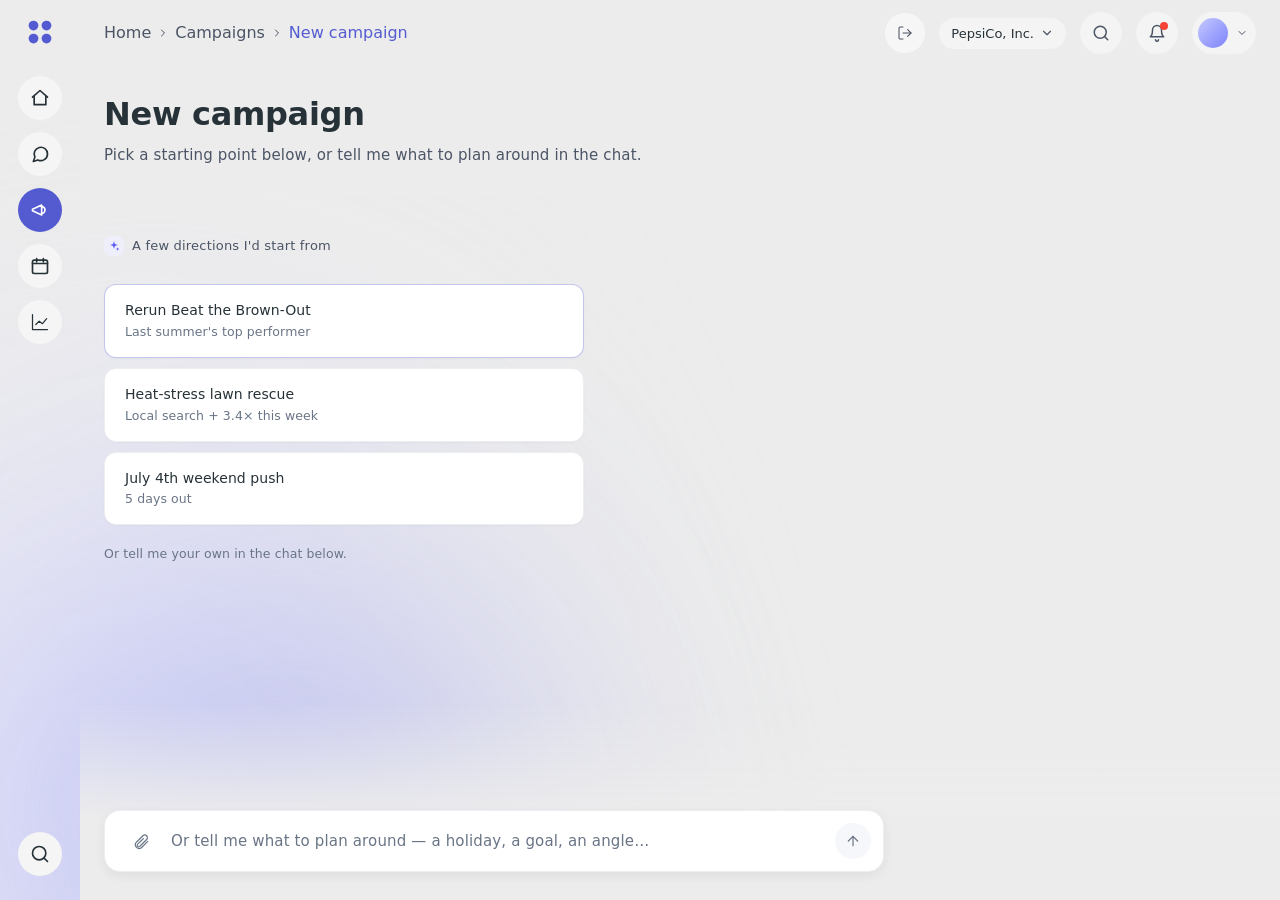
==== designs/create-campaign.html @ 0b5dced1 "Add campaign flow prototype" ====
<!doctype html>
<html lang="en">
<head>
<meta charset="utf-8" />
<meta name="viewport" content="width=device-width, initial-scale=1" />
<title>New campaign · Scout flow prototype</title>
<link rel="stylesheet" href="../design-system/tokens.css" />
<link rel="stylesheet" href="./_shared.css" />
<link rel="stylesheet" href="./_campaigns-components.css?v=7" />
<link rel="stylesheet" href="./_prototype.css" />
<style>
  body.mode-campaigns { background: var(--camp-surface-canvas); }

  /* Stick the shell — sidebar + topbar stay in place while the content
     column scrolls. The ambient background inherits the Campaigns
     dashboard treatment from _shared.css. */
  .sidebar {
    position: sticky !important;
    top: 0;
    height: 100vh;
    z-index: 25;
  }
  .topbar {
    position: sticky !important;
    top: 0;
    z-index: 22;
    background: var(--camp-surface-canvas, #ECECEC);
  }
  /* Hide the ambient blob outright once the user leaves the landing.
     The gradient competes with chat legibility, dock cards, and post
     drafts — and its transition was flashing back in between qdock
     openings and typewriter beats. Once the conversation starts
     (body.in-conversation), the surface commits to a single neutral
     canvas for the rest of the flow. `visibility: hidden` beats an
     `opacity: 0` transition here — no in-flight animation to stall. */
  body.in-conversation .atmosphere,
  body.has-side-panel .atmosphere,
  body.has-drafts .atmosphere,
  body.has-qdock .atmosphere {
    opacity: 0 !important;
    visibility: hidden;
    pointer-events: none;
  }
  /* Keep the conversation canvas transparent so the Campaigns dashboard
     atmosphere runs continuously behind the create flow instead of
     appearing as a clipped rectangle inside the main column. */
  .cc-main {
    position: relative;
    z-index: 1;
    background: transparent;
  }
  body.in-conversation .cc-main {
    background: transparent;
  }
  /* Chat log gets breathing room at the bottom so the composer/footbar
     doesn't cover the last message, and the confirmation/question docks
     always sit visibly beneath the newest message rather than under the
     composer. */
  /* Chat log always leaves room at the bottom for the fixed composer /
     question dock — so the newest message never hides underneath it. */
  main { min-height: 0; }
  .cc-main { padding-bottom: 200px; }
  body.has-drafts .cc-main { padding-bottom: 160px; }
  /* Q-dock is a wider variant of the composer's bottom slot: same fixed
     position, same left/right anchoring. The card carries a soft border
     and light shadow so it reads as an input surface, not a floating card. */
  .cc-qdock__card {
    box-shadow: 0 6px 20px rgba(15, 23, 42, 0.06) !important;
    border-radius: 14px !important;
    padding: 6px 6px 8px 6px; /* extra breathing space around head/list/composer */
  }
  /* Qdock header, list, and composer get extra whitespace so the surface
     feels like a room, not a stuffed shelf. Head is a comfy row; list has
     larger inter-option gaps; composer stands off the list with padding. */
  .cc-qdock__head { padding: 16px 16px 10px 16px !important; }
  .cc-qdock__list { padding: 4px 8px 4px 8px !important; gap: 4px !important; }
  .cc-qdock__opt { padding: 12px 14px !important; }
  .cc-qdock__composer {
    padding: 10px 12px 12px 12px !important;
    margin-top: 4px !important;
    border-top: 1px solid var(--camp-border-hairline) !important;
  }

  /* Bottom fade mask — always on. A tall gradient at the viewport bottom
     that goes from solid canvas at the bottom to transparent 200px up.
     This is what keeps the conversation from bleeding under the fixed
     composer / qdock: content simply fades into the canvas before it
     ever reaches the input surface. Sits BELOW the composer/qdock
     (z-index 30) and ABOVE the chat (z-index 1). */
  .cc-scroll-mask {
    position: fixed;
    left: var(--sidebar-w, 80px);
    right: 0;
    bottom: 0;
    height: 200px;
    z-index: 30;
    pointer-events: none;
    background: linear-gradient(
      to top,
      var(--camp-surface-canvas, #ECECEC) 0%,
      var(--camp-surface-canvas, #ECECEC) 40%,
      rgba(236, 236, 236, 0) 100%
    );
  }
  /* Panel-aware trim — when the drafts panel is open, the mask stops at
     the panel's edge so it doesn't fade over the drafts column. */
  body.has-side-panel .cc-scroll-mask { right: var(--cc-panel-w, 520px); }

  /* Qdock scrim — a PROGRESSIVE blur that's strong at the bottom (near
     the qdock) and fades to zero at the top (near the header). CSS
     can't gradient a `backdrop-filter` directly, so we stack two blurred
     pseudo-elements and use mask-image gradients to feather each
     layer's visibility across the vertical range. Net effect: perceived
     blur strength ramps from ~15px at the bottom → 0 at the top, with
     the two layers overlapping smoothly in the middle. */
  .cc-qdock-scrim {
    position: fixed;
    inset: var(--cc-topbar-h, 66px) 0 0 var(--sidebar-w, 80px);
    z-index: 33; /* below qdock (34), above mask (30) */
    background: transparent;
    opacity: 0;
    pointer-events: none;
    transition: opacity 220ms var(--ease-standard);
    overflow: hidden;
  }
  .cc-qdock-scrim::before,
  .cc-qdock-scrim::after {
    content: '';
    position: absolute;
    inset: 0;
    pointer-events: none;
  }
  /* Bottom layer — strongest blur, revealed only across the lower ~60%
     of the scrim with a smooth easing fade to invisible above. */
  .cc-qdock-scrim::before {
    backdrop-filter: blur(15px) saturate(0.9);
    -webkit-backdrop-filter: blur(15px) saturate(0.9);
    background: rgba(255, 255, 255, 0.20);
    -webkit-mask-image: linear-gradient(
      to top,
      rgba(0, 0, 0, 1) 0%,
      rgba(0, 0, 0, 1) 22%,
      rgba(0, 0, 0, 0.55) 48%,
      rgba(0, 0, 0, 0.15) 68%,
      rgba(0, 0, 0, 0) 82%
    );
    mask-image: linear-gradient(
      to top,
      rgba(0, 0, 0, 1) 0%,
      rgba(0, 0, 0, 1) 22%,
      rgba(0, 0, 0, 0.55) 48%,
      rgba(0, 0, 0, 0.15) 68%,
      rgba(0, 0, 0, 0) 82%
    );
  }
  /* Middle layer — gentler blur, extends further up so the transition
     from "blurred" to "sharp" isn't a hard step. Overlaps the bottom
     layer to reinforce mid-band softness without stacking harshly. */
  .cc-qdock-scrim::after {
    backdrop-filter: blur(6px) saturate(0.95);
    -webkit-backdrop-filter: blur(6px) saturate(0.95);
    background: rgba(255, 255, 255, 0.10);
    -webkit-mask-image: linear-gradient(
      to top,
      rgba(0, 0, 0, 0.7) 0%,
      rgba(0, 0, 0, 0.7) 35%,
      rgba(0, 0, 0, 0.35) 60%,
      rgba(0, 0, 0, 0.10) 82%,
      rgba(0, 0, 0, 0) 100%
    );
    mask-image: linear-gradient(
      to top,
      rgba(0, 0, 0, 0.7) 0%,
      rgba(0, 0, 0, 0.7) 35%,
      rgba(0, 0, 0, 0.35) 60%,
      rgba(0, 0, 0, 0.10) 82%,
      rgba(0, 0, 0, 0) 100%
    );
  }
  body.has-qdock .cc-qdock-scrim {
    opacity: 1;
    pointer-events: auto;
  }
  /* Keep the campaign header readable above the scrim so users always
     see what they're planning. */
  body.has-qdock .cc-header { z-index: 34; position: sticky; }
  /* Trim the scrim's right edge when the drafts panel is open so the
     panel doesn't get blurred with the chat. */
  body.has-side-panel .cc-qdock-scrim { right: var(--cc-panel-w, 520px); }

  /* Scroll padding so scrollIntoView respects the composer footprint —
     new messages land above the composer, not tucked behind it. */
  html { scroll-padding-bottom: 180px; }
  /* Neutralize the primary option's number badge — it read as "already
     selected" which conflicts with the "Recommended" chip's job. Numbers
     stay uniform; only the "Recommended" pill marks Scout's pick. */
  .cc-qdock__opt--primary .cc-qdock__opt-num {
    background: var(--camp-surface-hover, #F5F7FA) !important;
    color: var(--camp-text-tertiary) !important;
  }
  .cc-qdock__opt--primary:hover .cc-qdock__opt-num {
    background: var(--camp-surface, #FFF) !important;
    color: var(--indigo-500, #5B5BF5) !important;
  }
  /* Dock header controls — Skip + Minimize buttons sit on the right of
     the title bar so users can bail without a false answer, or collapse
     to keep scrolling the thread. */
  .cc-qdock__head-actions {
    margin-left: auto;
    display: inline-flex; align-items: center; gap: 4px;
  }
  .cc-qdock__head-btn {
    display: inline-flex; align-items: center; gap: 4px;
    height: 28px;
    padding: 0 10px;
    background: transparent;
    border: none;
    border-radius: 8px;
    color: var(--camp-text-tertiary);
    font-family: var(--font-sans);
    font-size: 12px; font-weight: 500;
    letter-spacing: 0.1px;
    cursor: pointer;
    transition: background 160ms var(--ease-standard), color 160ms var(--ease-standard);
  }
  .cc-qdock__head-btn:hover { background: var(--camp-surface-hover); color: var(--camp-text-primary); }
  .cc-qdock__head-btn svg { width: 14px; height: 14px; }
  /* Minimize button — icon-only. Hide the "Minimize" label so the row
     reads as a set of glyph controls, not verbose buttons. */
  #cc-qdock-minimize {
    width: 28px; height: 28px; padding: 0;
    display: grid; place-items: center;
    border-radius: 8px;
  }
  #cc-qdock-minimize .cc-qdock__head-btn-label { display: none; }
  #cc-qdock-minimize svg { width: 14px; height: 14px; }
  .cc-qdock.is-minimized .cc-qdock__list,
  .cc-qdock.is-minimized .cc-qdock__composer { display: none; }
  .cc-qdock.is-minimized .cc-qdock__card { border-radius: 999px !important; }
  .cc-qdock.is-minimized .cc-qdock__head { padding: 10px 14px; }
  .cc-qdock.is-minimized .cc-qdock__title {
    font-size: 12px; font-weight: 500; color: var(--camp-text-secondary);
    white-space: nowrap; overflow: hidden; text-overflow: ellipsis; max-width: 380px;
  }

  /* Spacing scale for the create-campaign surface. Tuned to the reference
     designs' generosity: 48px page gutter, 32px between the header and
     the conversation, no per-card elevation. */
  :root {
    /* All page-column content (breadcrumbs, heading, chat, composer)
       shares this single left inset from the main column edge. Prior
       to this the heading used a larger gutter than the breadcrumbs,
       which made the heading kick out visually. Now they share a rail. */
    --cc-rail-inset: 24px;
    /* Kept for compat with existing rules that used these tokens for
       from-viewport calculations. The rail token is the authoritative
       source going forward. */
    --cc-gutter-left: calc(var(--sidebar-w, 80px) + var(--cc-rail-inset));
    --cc-gutter-right: var(--cc-rail-inset);
    /* Drawer widened to fit the row-based post cards (842px card + gutter). */
    --cc-panel-w: 900px;
    --cc-chat-max: 780px;
    /* Landing container now sized to the two-card grid + heading gutter. */
    --cc-landing-max: 820px;
    /* Top chrome (topbar + campaign header) that stays stuck to viewport.
       Used to compute the scrolling region below. */
    --cc-topbar-h: 66px;
  }

  /* Header lives at the top-left of the main area — sticky beneath the
     topbar so the campaign title always follows the user as they scroll.
     Removed the auto-centering behavior on landing: the title now stays
     anchored to the left edge regardless of state. */
  .cc-header {
    position: sticky;
    top: var(--cc-topbar-h, 66px);
    z-index: 20;
    /* Left-anchored to the same rail as the topbar breadcrumbs — both
       live inside <main> so they share the same 24px inset origin. */
    padding: 28px var(--cc-rail-inset) 18px var(--cc-rail-inset);
    margin: 0;
    max-width: none;
    background: var(--camp-surface-canvas, #ECECEC);
  }
  /* Status row sits BELOW the heading + subtitle, quieter than before. */
  .cc-status-row {
    margin: 12px 0 0 0;
    display: flex;
    align-items: center;
    gap: 12px;
  }
  body.has-drafts .cc-status-row,
  body.has-side-panel .cc-status-row {
    /* Once we're past shaping, the status pill lives in the drawer
       header instead of taking up header room. */
    display: none;
  }
  /* KB chip next to the status pill — surfaces which KB Scout is on. */
  .cc-status-kb {
    display: inline-flex; align-items: center; gap: 6px;
    padding: 4px 10px;
    background: var(--camp-primary-tint);
    color: var(--indigo-500, #3C4194);
    border: none;
    border-radius: 999px;
    font-family: var(--font-sans);
    font-size: 11px; font-weight: 600;
    letter-spacing: 0.3px;
    cursor: pointer;
    transition: background 160ms var(--ease-standard);
  }
  .cc-status-kb:hover { background: var(--camp-primary-tint-hover, #DFE1F5); }
  .cc-status-kb[hidden] { display: none; }
  /* Shape-summary in header is retired — the header title and the
     in-chat selection pill together carry the shape's identity. */
  .cc-shape-summary { display: none !important; }
  /* Conversation column — the main body scrolls with the rail inset on
     both sides, and the inner chat log auto-centers within it. That
     makes the chat sit in the middle of the viewport (matching the
     composer / qdock, which also auto-center to the same width). */
  .cc-main {
    max-width: none;
    margin: 0;
    padding: 8px var(--cc-rail-inset) 140px var(--cc-rail-inset);
    transition: padding 360ms var(--ease-emphasized);
  }
  .cc-main .cc-chat {
    max-width: var(--cc-chat-max);
    margin: 0;
  }
  /* Lift the bottom clearance once drafts + footbar + lifted composer land. */
  body.has-drafts .cc-main { padding-bottom: 220px; }
  .cc-title {
    font-family: var(--font-sans);
    font-size: 32px; line-height: 40px; font-weight: 600;
    letter-spacing: -0.3px;
    color: var(--camp-text-primary);
    margin: 0 0 10px 0;
    text-align: left;
  }
  .cc-subtitle {
    font-family: var(--font-sans);
    font-size: 15px; line-height: 22px; font-weight: 400;
    letter-spacing: 0.15px;
    color: var(--camp-text-secondary);
    margin: 0;
    text-align: left;
  }
  /* Bottom-docked composer — same rail as the chat log and heading.
     Left-anchored, not auto-centered, so heading/chat/composer form a
     single visual column. */
  .cc-composer-dock {
    position: fixed;
    left: var(--cc-gutter-left);
    right: var(--cc-gutter-right);
    bottom: 28px;
    z-index: 32;
    transition: right 360ms var(--ease-emphasized), bottom 260ms var(--ease-standard);
  }
  .cc-composer-dock .chat-composer {
    max-width: var(--cc-chat-max);
    margin: 0;
    box-shadow: 0 4px 12px rgba(15, 23, 42, 0.06);
    border: 1px solid var(--camp-border-hairline);
  }
  /* QDock — left-anchored to the same rail as the chat + composer so
     heading, pills, chat items, and composer form one visual column. */
  .cc-qdock__card {
    margin: 0 !important;
  }

  /* When the side panel is open: it's flush-right, so composer/footbar
     end at exactly the panel edge. Chat column ANCHORS to the left (not
     centered) — the conversation slides into the header's column. Panel
     sits INSIDE the layout with a 12px gutter from the chat area — no
     elevation, no shadow, no floating card feel. Mirrors the campaigns
     dashboard's inline panel pattern. */
  body.has-side-panel .cc-composer-dock { right: calc(var(--cc-panel-w) + 12px); }
  body.has-side-panel .footbar { right: calc(var(--cc-panel-w) + 12px); }

  body.has-side-panel .cc-main {
    max-width: none;
    margin: 0;
    padding-left: var(--cc-gutter-left);
    padding-right: calc(var(--cc-panel-w) + 24px);
  }
  /* Chat column also shrinks so text doesn't run underneath the panel.
     The chatlog wraps to the remaining viewport width, and the header
     mirrors the same right-padding so the title doesn't get clipped. */
  body.has-side-panel .cc-header {
    padding-right: calc(var(--cc-panel-w) + 24px);
  }
  body.has-side-panel .cc-chat {
    max-width: none;
    width: 100%;
  }

  /* Narrower viewports: shrink the panel so the chat column keeps at
     least ~440px of breathing room. */
  @media (max-width: 1440px) {
    :root { --cc-panel-w: 720px; }
  }
  @media (max-width: 1200px) {
    :root { --cc-panel-w: 560px; }
    body.has-side-panel .cc-main {
      padding-right: calc(var(--cc-panel-w) + 16px);
    }
    body.has-side-panel .cc-header {
      padding-right: calc(var(--cc-panel-w) + 16px);
    }
  }
  /* Inline drafts panel — no shadow, no rounded corners on the outer
     edge. Uses the same canvas token as the campaigns dashboard's curated
     panel, so the panel reads as one continuous surface with the rest
     of the app, not a floating white card. Post cards inside get their
     own white surface for contrast. */
  .side-panel {
    width: var(--cc-panel-w) !important;
    top: 72px !important;
    right: 0 !important;
    bottom: 0 !important;
    height: auto !important;
    border-radius: 0 !important;
    border: none !important;
    border-left: 1px solid var(--camp-border-hairline) !important;
    box-shadow: none !important;
    background: var(--camp-surface-canvas, #ECECEC) !important;
  }
  .side-panel__body { overflow-y: auto; padding: 16px 20px 40px !important; }
  .side-panel__header--toolbar {
    padding: 14px 20px !important;
    border-bottom: 1px solid var(--camp-border-hairline);
    display: flex; align-items: center; gap: 12px;
    background: var(--camp-surface-canvas, #ECECEC);
    position: sticky; top: 0; z-index: 2;
  }
  /* Post cards inside the canvas-tinted panel get a white surface with a
     soft border so they still pop out of the neutral canvas. */
  .side-panel .postdraft {
    background: var(--camp-surface, #FFFFFF);
    border: 1px solid var(--camp-border-hairline);
    border-radius: 12px;
    padding: 16px;
    margin-bottom: 12px;
  }
  .side-panel .postdraft:last-child { margin-bottom: 0; }
  .side-panel__count {
    font-family: var(--font-sans);
    font-size: 13px; font-weight: 500;
    color: var(--camp-text-secondary);
    letter-spacing: 0.1px;
    white-space: nowrap;
  }
  .side-panel__toolbar {
    margin-left: auto;
    display: inline-flex; align-items: center; gap: 8px;
  }
  /* Retire the badge + heading block since the campaign heading is now
     always visible in the page's top-left. */
  .side-panel__badge, .side-panel__heading { display: none !important; }
  /* The chat column inside .cc-main stays at its natural width and
     hugs the LEFT gutter — no auto-centering. This is the "conversation
     shifted left" behavior the design calls for. */
  body.has-side-panel .cc-main .cc-chat {
    max-width: var(--cc-chat-max);
    margin-inline: 0;
  }
  body.has-side-panel .cc-composer-dock .chat-composer {
    margin: 0;
    max-width: var(--cc-chat-max);
  }

  /* Once drafts land, the composer STAYS put — users can keep talking
     to Scout ("swap the tone", "shorten Post 2", "regenerate all imagery")
     without leaving the flow. Only the bottom position shifts up so it
     doesn't overlap the drafts panel footer.
     (The old rule that hid this dock has been retired.) */
  body.has-drafts .cc-composer-dock { bottom: 20px; }

  /* Hide the empty user-avatar circle — per design-language §8 the user side
     is right-aligned, no avatar. Scoped locally so other flows using
     _campaigns-components.css can still opt in. */
  .chatmsg--user .chatmsg__avatar { display: none; }

  /* ==================================================================
     Landing hero — prompt + three shape cards.
     Shown on entry; fades out once the user seeds the campaign so the
     conversation can take the surface. Also the first hierarchy anchor:
     one giant prompt and three visible next moves is a stronger read
     than an empty page.
     ================================================================== */
  /* Landing wraps in its own wider container so the three shape cards
     can breathe in a single row. Once the landing is dismissed (hidden),
     cc-main snaps back to the narrow chat column width so the chatlog
     matches the composer pill's 760px. */
  body:not(.has-side-panel) .cc-main:has(.cc-landing:not([hidden])) {
    max-width: none;
    margin: 0;
  }
  /* Chatlog matches composer width. Left-anchored (not auto-centered) so
     it visually connects to the campaign heading in the top-left. */
  .cc-chat { max-width: var(--cc-chat-max); margin: 0; width: 100%; }
  .cc-landing {
    padding: 0 var(--cc-gutter-right) 0 0;
    max-width: none;
    margin: 0;
    opacity: 1;
    transform: translateY(0);
    transition: opacity 320ms var(--ease-standard), transform 320ms var(--ease-standard);
  }
  .cc-landing[hidden] { display: none; }
  .cc-landing.is-leaving { opacity: 0; transform: translateY(-6px); pointer-events: none; }
  .cc-landing__lead {
    color: var(--camp-text-secondary);
    font-size: 13px; line-height: 20px; font-weight: 500;
    letter-spacing: 0.2px;
    text-transform: none;
    margin: 0 0 12px 0;
    display: inline-flex; align-items: center; gap: 8px;
  }
  .cc-landing__lead-badge {
    display: inline-flex; align-items: center; justify-content: center;
    width: 20px; height: 20px;
    border-radius: 6px;
    background: var(--camp-primary-tint);
    color: var(--indigo-500, #3C4194);
  }
  .cc-landing__lead-badge svg { width: 12px; height: 12px; }
  /* Landing prompt input was removed — the bottom composer serves that
     role now. Lead + shape cards are the whole landing. */

  /* Shape cards — two side-by-side, Scout's curated starting points.
     Each card fades and lifts on entry with a staggered delay so the
     landing "unfolds" for the user rather than snapping in. */
  .cc-shape-grid {
    display: grid;
    grid-template-columns: repeat(2, minmax(0, 1fr));
    gap: 16px;
    max-width: 780px;
  }
  /* Intent-mode: three cards. Uses a 3-column grid at wider viewports,
     collapsing to a single column below 720px. */
  .cc-shape-grid--intents {
    grid-template-columns: repeat(3, minmax(0, 1fr));
    max-width: 900px;
  }
  @media (max-width: 780px) {
    .cc-shape-grid { grid-template-columns: 1fr; }
    .cc-shape-grid--intents { grid-template-columns: 1fr; }
  }
  @media (min-width: 780px) and (max-width: 1024px) {
    .cc-shape-grid--intents { grid-template-columns: repeat(2, minmax(0, 1fr)); }
  }
  .cc-shape-card {
    position: relative;
    display: flex; flex-direction: column; gap: 12px;
    padding: 22px;
    background: var(--camp-surface, #FFFFFF);
    border: 1px solid var(--camp-border-hairline, #E4E7EC);
    border-radius: 16px;
    text-align: left;
    cursor: pointer;
    opacity: 0;
    transform: translateY(10px);
    animation: ccShapeCardIn 520ms var(--ease-emphasized) both;
    animation-delay: calc(160ms + var(--cc-card-i, 0) * 90ms);
    transition: border-color 200ms var(--ease-standard), box-shadow 200ms var(--ease-standard), transform 200ms var(--ease-standard);
  }
  @keyframes ccShapeCardIn {
    from { opacity: 0; transform: translateY(10px); }
    to   { opacity: 1; transform: translateY(0); }
  }
  /* The lead label ("Scout can start from any of these") lifts in first,
     just ahead of the cards. */
  .cc-landing__lead {
    opacity: 0;
    animation: ccShapeCardIn 400ms var(--ease-emphasized) both;
    animation-delay: 60ms;
  }
  /* Landing leaves cleanly when the flow advances. */
  .cc-landing.is-leaving .cc-shape-card {
    animation: ccShapeCardOut 240ms var(--ease-standard) both;
    animation-delay: calc(var(--cc-card-i, 0) * 40ms);
  }
  @keyframes ccShapeCardOut {
    to { opacity: 0; transform: translateY(-6px); }
  }
  .cc-shape-card:hover {
    border-color: rgba(60, 65, 148, 0.32);
    box-shadow: 0 12px 28px rgba(60, 65, 148, 0.10);
    transform: translateY(-1px);
  }
  .cc-shape-card:focus-visible {
    outline: none;
    border-color: var(--indigo-500, #3C4194);
    box-shadow: 0 0 0 3px rgba(60, 65, 148, 0.16);
  }
  .cc-shape-card--rec { border-color: rgba(60, 65, 148, 0.24); }
  .cc-shape-card__head {
    display: flex; align-items: center; gap: 10px;
    flex-wrap: wrap;
  }
  .cc-shape-card__kind {
    font-size: 11px; font-weight: 700;
    letter-spacing: 0.6px; text-transform: uppercase;
    color: var(--indigo-500, #3C4194);
    background: var(--camp-primary-tint);
    padding: 4px 8px; border-radius: 999px;
  }
  .cc-shape-card__rec {
    font-size: 11px; font-weight: 600;
    color: var(--indigo-500, #3C4194);
    background: transparent;
    border: 1px solid rgba(60, 65, 148, 0.28);
    padding: 3px 8px; border-radius: 999px;
    letter-spacing: 0.2px;
  }
  .cc-shape-card__title {
    font-size: 18px; line-height: 24px; font-weight: 600;
    letter-spacing: -0.15px;
    color: var(--camp-text-primary);
    margin: 0;
  }
  .cc-shape-card__desc {
    font-size: 14px; line-height: 21px; font-weight: 400;
    color: var(--camp-text-secondary);
    margin: 0;
  }
  .cc-shape-card__meta {
    display: flex; align-items: center; gap: 10px;
    margin-top: auto;
    padding-top: 8px;
    border-top: 1px dashed rgba(228, 231, 236, 0.9);
    color: var(--camp-text-tertiary);
    font-size: 12px; font-weight: 500;
  }
  .cc-shape-card__meta svg { width: 13px; height: 13px; }
  .cc-shape-card__meta-sep { color: rgba(0, 0, 0, 0.14); }

  /* ==================================================================
     Status pill in the topbar — the single wayfinding signal.
     Ordered progression: Draft → Shaping → Drafting → In review.
     Sits to the left of the account switcher. Uses the campaign status
     families (§2 in campaigns.md).
     ================================================================== */
  .cc-status {
    display: inline-flex; align-items: center; gap: 8px;
    padding: 5px 12px 5px 10px;
    border-radius: 999px;
    font-size: 12px; font-weight: 500;
    letter-spacing: 0.15px;
    background: #F4F3FF; border: 1px solid #D9D6FE; color: #5925DC;
    transition: background 220ms var(--ease-standard), border-color 220ms var(--ease-standard), color 220ms var(--ease-standard);
  }
  .cc-status__dot {
    width: 6px; height: 6px; border-radius: 999px; background: currentColor;
    box-shadow: 0 0 0 3px rgba(89, 37, 220, 0.14);
  }
  .cc-status--shaping { background: #F4F3FF; border-color: #D9D6FE; color: #5925DC; }
  .cc-status--drafting { background: #FFFAEB; border-color: #FEDF89; color: #B54708; }
  .cc-status--drafting .cc-status__dot {
    box-shadow: 0 0 0 3px rgba(181, 71, 8, 0.16);
    animation: ccStatusPulse 1.6s ease-in-out infinite;
  }
  .cc-status--review { background: #EFF8FF; border-color: #B2DDFF; color: #175CD3; }
  .cc-status--ready { background: #ECFDF3; border-color: #ABEFC6; color: #067647; }
  @keyframes ccStatusPulse {
    0%, 100% { opacity: 1; }
    50%      { opacity: 0.35; }
  }

  /* Exit affordance in the topbar — quiet ghost text button. */
  .cc-exit {
    display: inline-flex; align-items: center; gap: 6px;
    background: transparent; border: none;
    color: var(--camp-text-secondary);
    font-size: 13px; font-weight: 500;
    cursor: pointer;
    padding: 8px 10px;
    border-radius: 8px;
    transition: background 160ms var(--ease-standard), color 160ms var(--ease-standard);
  }
  .cc-exit:hover { background: rgba(0, 0, 0, 0.04); color: var(--camp-text-primary); }
  .cc-exit svg { width: 16px; height: 16px; }
  .cc-exit--icon {
    padding: 0;
    width: 40px; height: 40px;
    border-radius: 999px;
    justify-content: center;
    background: rgba(255, 255, 255, 0.55);
  }
  .cc-exit--icon:hover { background: rgba(255, 255, 255, 0.85); }

  /* Title is a plain block now; the status pill sits below in .cc-status-row. */

  /* ==================================================================
     Header — title crossfade + shape summary chip below.
     ================================================================== */
  .cc-title { transition: opacity 320ms var(--ease-standard); }
  .cc-title.is-swapping { opacity: 0; }
  .cc-subtitle { transition: opacity 320ms var(--ease-standard); }
  .cc-subtitle.is-swapping { opacity: 0; }

  .cc-shape-summary {
    display: inline-flex; align-items: center; gap: 12px;
    padding: 8px 14px 8px 10px;
    margin: 8px 0 0 0;
    background: #FFFFFF;
    border: 1px solid rgba(60, 65, 148, 0.20);
    border-radius: 999px;
    box-shadow: 0 4px 12px rgba(15, 23, 42, 0.05);
    animation: ccChipIn 320ms var(--ease-emphasized);
  }
  .cc-shape-summary[hidden] { display: none; }
  .cc-shape-summary__pill {
    display: inline-flex; align-items: center; gap: 6px;
    padding: 4px 8px; border-radius: 999px;
    background: #EEF0FF;
    color: var(--indigo-500, #3C4194);
    font-size: 11px; font-weight: 600;
    letter-spacing: 0.3px;
  }
  .cc-shape-summary__pill svg { width: 11px; height: 11px; }
  .cc-shape-summary__body { display: flex; flex-direction: column; gap: 2px; }
  .cc-shape-summary__title {
    font-size: 13px; font-weight: 600;
    color: var(--camp-text-primary);
    letter-spacing: -0.05px;
  }
  .cc-shape-summary__meta {
    font-size: 11px; font-weight: 500;
    color: var(--camp-text-tertiary);
  }
  .cc-shape-summary__adjust {
    margin-left: 4px;
    background: transparent; border: none;
    color: var(--indigo-500, #3C4194);
    font-size: 12px; font-weight: 600;
    cursor: pointer;
    padding: 4px 8px; border-radius: 6px;
  }
  .cc-shape-summary__adjust:hover { background: rgba(60, 65, 148, 0.08); }
  @keyframes ccChipIn {
    0%   { opacity: 0; transform: translateY(-4px); }
    100% { opacity: 1; transform: translateY(0); }
  }

  /* ==================================================================
     Toast rail — bottom-right, stacked. §3.20.10.
     ================================================================== */
  .cc-toasts {
    position: fixed;
    right: 24px; bottom: 24px;
    z-index: 60;
    display: flex; flex-direction: column-reverse;
    gap: 10px;
    pointer-events: none;
    max-width: 420px;
  }
  .cc-toast {
    pointer-events: auto;
    display: flex; align-items: flex-start; gap: 10px;
    padding: 12px 14px;
    background: #FFFFFF;
    border-radius: 12px;
    box-shadow: 0 0 21px rgba(0, 0, 0, 0.14);
    min-width: 320px;
    animation: ccToastIn 260ms var(--ease-emphasized);
  }
  .cc-toast.is-leaving { animation: ccToastOut 220ms var(--ease-standard) forwards; }
  .cc-toast__icon {
    width: 22px; height: 22px; flex: 0 0 22px;
    border-radius: 999px;
    display: inline-flex; align-items: center; justify-content: center;
    color: #2E7D32;
  }
  .cc-toast__icon svg { width: 16px; height: 16px; }
  .cc-toast__body { display: flex; flex-direction: column; gap: 2px; flex: 1; min-width: 0; }
  .cc-toast__title {
    font-size: 14px; font-weight: 500;
    color: #2E7D32;
    letter-spacing: -0.05px;
  }
  .cc-toast__desc {
    font-size: 13px; font-weight: 400;
    color: var(--camp-text-secondary);
  }
  .cc-toast__action {
    background: transparent; border: none;
    color: var(--indigo-500, #3C4194);
    font-size: 13px; font-weight: 600;
    cursor: pointer;
    padding: 4px 8px; border-radius: 6px;
    align-self: center;
  }
  .cc-toast__action:hover { background: rgba(60, 65, 148, 0.08); }
  .cc-toast__close {
    width: 26px; height: 26px; flex: 0 0 26px;
    background: transparent; border: none; cursor: pointer;
    border-radius: 6px;
    display: inline-flex; align-items: center; justify-content: center;
    color: var(--camp-text-tertiary);
    align-self: flex-start;
  }
  .cc-toast__close:hover { background: rgba(0, 0, 0, 0.04); color: var(--camp-text-primary); }
  .cc-toast__close svg { width: 14px; height: 14px; }
  .cc-toast--info .cc-toast__icon { color: var(--indigo-500, #3C4194); }
  .cc-toast--info .cc-toast__title { color: var(--camp-text-primary); }
  .cc-toast--warn .cc-toast__icon { color: #B54708; }
  .cc-toast--warn .cc-toast__title { color: #7C4A1E; }
  @keyframes ccToastIn {
    0%   { opacity: 0; transform: translateY(8px); }
    100% { opacity: 1; transform: translateY(0); }
  }
  @keyframes ccToastOut {
    0%   { opacity: 1; transform: translateY(0); }
    100% { opacity: 0; transform: translateY(8px); }
  }

  /* ==================================================================
     Post card — horizontal ROW layout per the Figma spec.
     842px wide, 135px tall, 12px radius. Left gutter holds the drag
     grip (3 pairs of dots). Content area stacks: top row (num + AI
     badge + status pill + minus), middle body copy, bottom row (clock +
     scheduled at + attachments pill + arrow-up-right button).
     ================================================================== */
  .cc-postcard {
    display: flex; flex-direction: row; align-items: stretch;
    flex-shrink: 0;
    background: #FFFFFF;
    border-radius: 12px;
    min-height: 135px;
    border: 1px solid rgba(228, 231, 236, 0.6);
    overflow: hidden;
    transition: box-shadow 200ms var(--ease-standard), border-color 200ms var(--ease-standard);
    animation: ccCardIn 360ms var(--ease-emphasized) both;
  }
  /* When a comment sheet is open the card grows — release the clamp so
     the sheet is not cropped by min-height and overflow hidden. */
  .cc-postcard.is-commenting {
    min-height: 0;
    overflow: visible;
  }
  .cc-postcard:hover { border-color: rgba(60, 65, 148, 0.20); }
  .cc-postcard:hover { box-shadow: 0 6px 18px rgba(15, 23, 42, 0.06); }

  /* Drag grip — 3 pairs of 4px dots, vertically centered. */
  .cc-postcard__grip {
    flex: 0 0 24px;
    display: flex; flex-direction: column; align-items: center; justify-content: center;
    gap: 4px;
    cursor: grab;
  }
  .cc-postcard__grip-row {
    display: flex; gap: 2px;
  }
  .cc-postcard__grip-row span {
    width: 4px; height: 4px;
    border-radius: 999px;
    background: #CDD5DF;
    display: inline-block;
  }

  /* Content cell — 16px padding, three stacked rows. */
  .cc-postcard__cell {
    flex: 1; min-width: 0;
    padding: 16px;
    display: flex; flex-direction: column; justify-content: space-between;
    gap: 12px;
  }

  /* Top row: meta on the left, status + minus on the right. */
  .cc-postcard__row-head {
    display: flex; align-items: center; justify-content: space-between;
    gap: 8px;
  }
  .cc-postcard__row-head-left {
    display: flex; align-items: center; gap: 8px;
    min-width: 0;
  }
  .cc-postcard__num {
    font-family: var(--font-sans);
    font-size: 12px; font-weight: 400; line-height: 20px;
    color: #4B5565;
    white-space: nowrap;
  }
  .cc-postcard__ai {
    display: inline-flex; align-items: center; justify-content: center;
    width: 20px; height: 20px;
    border-radius: 999px;
    background: var(--ai-gradient, linear-gradient(135deg, #5B5BF5 0%, #A448F9 100%));
    color: #FFFFFF;
  }
  .cc-postcard__ai svg { width: 11px; height: 11px; }
  .cc-postcard__ver {
    font-size: 10px; font-weight: 600; letter-spacing: 0.3px;
    color: var(--camp-text-tertiary);
    border: 1px solid var(--camp-border-hairline, #E4E7EC);
    padding: 2px 6px; border-radius: 999px;
  }
  .cc-postcard__ver[hidden] { display: none; }

  .cc-postcard__row-head-right {
    display: flex; align-items: center; gap: 4px;
    flex: 0 0 auto;
  }
  /* In-Draft status pill (blue family, §2 in campaigns.md) */
  .cc-postcard__status {
    display: inline-flex; align-items: center;
    padding: 2px 8px;
    background: #EFF8FF;
    border: 1px solid #B2DDFF;
    color: #175CD3;
    border-radius: 999px;
    font-family: var(--font-sans);
    font-size: 12px; font-weight: 500; line-height: 18px;
  }
  .cc-postcard__minus {
    width: 26px; height: 26px;
    border: none; background: transparent;
    color: #9AA4B2;
    cursor: pointer;
    display: inline-flex; align-items: center; justify-content: center;
    border-radius: 6px;
  }
  .cc-postcard__minus:hover { background: var(--camp-surface-hover); color: var(--camp-text-primary); }
  .cc-postcard__minus svg { width: 18px; height: 18px; }

  /* Body copy — 2-line clamp so cards stay 135px tall. */
  .cc-postcard__text {
    font-family: var(--font-sans);
    font-size: 14px; font-weight: 400; line-height: 18px;
    color: #263238;
    margin: 0;
    display: -webkit-box;
    -webkit-line-clamp: 2;
    -webkit-box-orient: vertical;
    overflow: hidden;
    min-height: 36px;
    flex: 0 0 auto;
  }

  /* Bottom row: schedule + attachments on the left, arrow-up-right on the right. */
  .cc-postcard__row-foot {
    display: flex; align-items: center; justify-content: space-between;
    gap: 12px;
  }
  .cc-postcard__row-foot-left {
    display: flex; align-items: center; gap: 12px;
    min-width: 0;
  }
  .cc-postcard__schedule {
    display: inline-flex; align-items: center; gap: 8px;
    color: #4E4E50;
    cursor: pointer;
    padding: 2px 4px;
    border-radius: 6px;
    transition: background 160ms var(--ease-standard);
  }
  .cc-postcard__schedule:hover { background: var(--camp-surface-hover); }
  .cc-postcard__schedule svg { width: 18px; height: 18px; stroke: #667085; }
  .cc-postcard__schedule-text {
    font-family: 'Outfit', var(--font-sans);
    font-size: 12px; font-weight: 400; line-height: 20px;
    white-space: nowrap;
  }
  /* Card actions — quiet ghost buttons on the left, filled AI button
     on the right. Icons carry meaning; labels back them up. Both keep
     the same 28px pill height so the foot row scans as a unit. */
  .cc-postcard__act {
    display: inline-flex; align-items: center; gap: 6px;
    height: 28px;
    padding: 0 10px;
    background: transparent;
    border: 1px solid var(--camp-border-hairline, #E4E7EC);
    border-radius: 999px;
    color: var(--camp-text-secondary, #4B5565);
    cursor: pointer;
    font-family: var(--font-sans);
    font-size: 12px; font-weight: 500;
    letter-spacing: 0.1px;
    transition: background 160ms var(--ease-standard), color 160ms var(--ease-standard), border-color 160ms var(--ease-standard);
  }
  .cc-postcard__act:hover {
    background: var(--camp-surface-hover, #F5F7FA);
    color: var(--camp-text-primary);
    border-color: var(--camp-border-hairline, #E4E7EC);
  }
  .cc-postcard__act svg { width: 14px; height: 14px; }
  .cc-postcard__act--comment .cc-postcard__badge {
    display: inline-grid; place-items: center;
    min-width: 16px; height: 16px;
    padding: 0 5px;
    margin-left: 2px;
    background: var(--camp-primary);
    color: #FFFFFF;
    border-radius: 999px;
    font-size: 10px; font-weight: 700;
    letter-spacing: 0;
  }
  .cc-postcard__ai-btn {
    display: inline-flex; align-items: center; gap: 6px;
    height: 28px;
    padding: 0 12px;
    border: none;
    background: var(--ai-gradient, linear-gradient(135deg, #5B5BF5 0%, #A448F9 100%));
    color: #FFFFFF;
    border-radius: 999px;
    cursor: pointer;
    font-family: var(--font-sans);
    font-size: 12px; font-weight: 600;
    letter-spacing: 0.1px;
    transition: transform 160ms var(--ease-standard), filter 160ms var(--ease-standard), box-shadow 160ms var(--ease-standard);
  }
  .cc-postcard__ai-btn:hover {
    transform: translateY(-1px);
    filter: brightness(1.05);
    box-shadow: 0 4px 12px rgba(84, 91, 209, 0.28);
  }
  .cc-postcard__ai-btn svg { width: 12px; height: 12px; }

  /* Icon-only AI trigger — quieter than the gradient pill. A small round
     button with a subtle sparkle icon; the AI gradient shows up only on
     hover so it doesn't compete with the card content. */
  .cc-postcard__ai-icon {
    width: 32px; height: 32px;
    display: inline-grid; place-items: center;
    background: var(--camp-primary-tint, #EEEFFA);
    color: var(--camp-primary, #5B5BF5);
    border: none;
    border-radius: 999px;
    cursor: pointer;
    transition: background 160ms var(--ease-standard), color 160ms var(--ease-standard), transform 160ms var(--ease-standard);
  }
  .cc-postcard__ai-icon:hover {
    background: var(--ai-gradient, linear-gradient(135deg, #5B5BF5 0%, #A448F9 100%));
    color: #FFFFFF;
    transform: translateY(-1px);
  }
  .cc-postcard__ai-icon:focus-visible {
    outline: none;
    box-shadow: var(--camp-shadow-focus-ring, 0 0 0 3px rgba(84, 91, 209, 0.18));
  }
  .cc-postcard__ai-icon svg { width: 14px; height: 14px; }

  /* Tone chip — a clickable pill showing the current tone, opens a
     dropdown to change it. Sits where the "Comment" chip used to be. */
  .cc-postcard__tone-chip {
    display: inline-flex; align-items: center; gap: 6px;
    height: 28px;
    padding: 0 10px 0 8px;
    background: var(--camp-surface, #FFFFFF);
    border: 1px solid var(--camp-border-hairline, #E4E7EC);
    border-radius: 999px;
    color: var(--camp-text-secondary, #4B5565);
    cursor: pointer;
    font-family: var(--font-sans);
    font-size: 12px; font-weight: 500;
    letter-spacing: 0.1px;
    transition: background 160ms var(--ease-standard), color 160ms var(--ease-standard), border-color 160ms var(--ease-standard);
  }
  .cc-postcard__tone-chip:hover {
    background: var(--camp-surface-hover, #F5F7FA);
    color: var(--camp-text-primary);
    border-color: rgba(84, 91, 209, 0.18);
  }
  .cc-postcard__tone-chip:focus-visible {
    outline: none;
    box-shadow: var(--camp-shadow-focus-ring, 0 0 0 3px rgba(84, 91, 209, 0.18));
  }
  .cc-postcard__tone-chip > svg:first-child { width: 14px; height: 14px; color: var(--camp-primary); }
  .cc-postcard__tone-chip-chev { width: 10px; height: 10px; margin-left: 2px; opacity: 0.6; }
  /* Retire the status pill on the card head — tone chip now carries
     that role. */
  .cc-postcard__status { display: none !important; }

  /* Inline "insert post" divider — 2px indigo-tint line with a plus
     button on the right. Sits between adjacent cc-postcards. */
  .cc-post-divider {
    position: relative;
    height: 20px;
    display: flex; align-items: center;
    margin: 4px 0;
    opacity: 0;
    transition: opacity 160ms var(--ease-standard);
  }
  .cc-postcard:hover + .cc-post-divider,
  .cc-post-divider:hover {
    opacity: 1;
  }
  .cc-post-divider__line {
    flex: 1; height: 2px;
    background: #CACCF1;
    border-radius: 999px;
  }
  .cc-post-divider__plus {
    position: absolute;
    right: -6px;
    width: 22px; height: 22px;
    border-radius: 999px;
    border: 1.5px solid #8C91E0;
    background: #FFFFFF;
    color: #8C91E0;
    cursor: pointer;
    display: inline-flex; align-items: center; justify-content: center;
    transition: background 160ms var(--ease-standard), color 160ms var(--ease-standard);
  }
  .cc-post-divider__plus:hover {
    background: #8C91E0;
    color: #FFFFFF;
  }
  .cc-post-divider__plus svg { width: 12px; height: 12px; }

  @keyframes ccCardIn {
    0%   { opacity: 0; transform: translateY(6px); }
    100% { opacity: 1; transform: translateY(0); }
  }

  /* ==================================================================
     Floating dropdown for post footer buttons — Tone, Schedule, kebab.
     ================================================================== */
  .cc-dropdown {
    position: fixed;
    z-index: 55;
    min-width: 240px;
    background: #FFFFFF;
    border: 1px solid var(--camp-border-hairline, #E4E7EC);
    border-radius: 12px;
    box-shadow: 0 0 24px rgba(17, 17, 20, 0.14);
    padding: 6px;
    animation: ccDropIn 180ms var(--ease-emphasized);
  }
  .cc-dropdown[hidden] { display: none; }
  .cc-dropdown__label {
    font-size: 11px; font-weight: 700;
    letter-spacing: 0.4px; text-transform: none;
    color: var(--camp-text-tertiary);
    padding: 8px 10px 4px;
  }
  .cc-dropdown__item {
    display: flex; align-items: center; gap: 10px;
    width: 100%;
    padding: 9px 10px;
    border: none; background: transparent;
    text-align: left;
    font-family: var(--font-sans);
    font-size: 14px; font-weight: 400;
    color: var(--camp-text-primary);
    border-radius: 8px;
    cursor: pointer;
    transition: background 120ms var(--ease-standard);
  }
  .cc-dropdown__item:hover { background: var(--camp-surface-hover); }
  .cc-dropdown__item.is-active { color: var(--indigo-500, #3C4194); font-weight: 500; }
  .cc-dropdown__item.is-active::after {
    content: '';
    width: 6px; height: 6px; border-radius: 999px;
    background: var(--indigo-500, #3C4194);
    margin-left: auto;
  }
  .cc-dropdown__item svg { width: 15px; height: 15px; color: var(--camp-text-tertiary); }
  .cc-dropdown__item:hover svg { color: var(--camp-text-primary); }
  .cc-dropdown__sep {
    height: 1px; background: var(--camp-border-hairline, #E4E7EC);
    margin: 4px 6px;
  }
  .cc-dropdown__item--danger { color: #B42318; }
  .cc-dropdown__item--danger svg { color: #B42318; }
  .cc-dropdown__item--danger:hover { background: #FEF3F2; }
  .cc-dropdown__item:focus-visible {
    outline: none;
    background: var(--camp-surface-hover);
    box-shadow: inset 0 0 0 2px var(--camp-primary);
  }
  @keyframes ccDropIn {
    0%   { opacity: 0; transform: translateY(-4px); }
    100% { opacity: 1; transform: translateY(0); }
  }

  /* Focus rings for compact controls that share the same visual hit-target
     but did not previously expose a keyboard-visible state. Uses the
     campaign-scoped focus recipe (18% indigo halo) so it reads the same
     way as .cc-shape-card:focus-visible above. */
  .cc-postcard__minus:focus-visible,
  .cc-shape-summary__adjust:focus-visible,
  .cc-status-kb:focus-visible,
  .cc-ai-popover__close:focus-visible {
    outline: none;
    box-shadow: var(--camp-shadow-focus-ring, 0 0 0 3px rgba(84, 91, 209, 0.18));
  }
  .cc-postcard:focus-visible {
    outline: none;
    box-shadow: 0 0 0 2px var(--camp-primary), var(--camp-shadow-focus-ring, 0 0 0 5px rgba(84, 91, 209, 0.18));
  }

  /* Schedule dropdown — day chips + time chips. */
  .cc-dropdown--schedule { min-width: 320px; padding: 12px; }
  .cc-dropdown__row + .cc-dropdown__row { margin-top: 12px; }
  .cc-dropdown__row-label {
    font-size: 11px; font-weight: 600; letter-spacing: 0.3px;
    color: var(--camp-text-tertiary);
    margin-bottom: 6px;
  }
  .cc-dropdown__chips {
    display: flex; flex-wrap: wrap; gap: 6px;
  }
  .cc-dropdown__pill {
    padding: 6px 12px; border-radius: 8px;
    background: #FFFFFF;
    border: 1px solid #E4E7EC;
    font-size: 13px; font-weight: 500;
    color: var(--camp-text-primary);
    cursor: pointer;
    transition: background 120ms var(--ease-standard), border-color 120ms var(--ease-standard), color 120ms var(--ease-standard);
  }
  .cc-dropdown__pill:hover { background: #F8FAFC; }
  .cc-dropdown__pill.is-active {
    background: var(--indigo-500, #3C4194);
    border-color: var(--indigo-500, #3C4194);
    color: #FFFFFF;
  }

  /* ==================================================================
     Schedule confirmation modal — .cfm-lite variant.
     Symmetric buttons per §3.17.
     ================================================================== */
  .cc-modal-scrim {
    position: fixed; inset: 0; z-index: 70;
    background: rgba(15, 23, 42, 0.32);
    display: flex; align-items: center; justify-content: center;
    animation: ccScrimIn 220ms var(--ease-standard);
  }
  .cc-modal-scrim[hidden] { display: none; }
  .cc-modal {
    width: 469px; max-width: calc(100% - 32px);
    background: #FFFFFF;
    border-radius: 16px;
    box-shadow: 0 20px 40px rgba(15, 23, 42, 0.24);
    padding: 24px;
    animation: ccModalIn 260ms var(--ease-emphasized);
  }
  .cc-modal__hero {
    height: 108px;
    background: linear-gradient(135deg, rgba(60, 65, 148, 0.10) 0%, rgba(164, 72, 249, 0.14) 100%);
    border-radius: 12px;
    display: flex; align-items: center; justify-content: center;
    margin-bottom: 20px;
    position: relative; overflow: hidden;
  }
  .cc-modal__hero-mark {
    width: 42px; height: 42px; border-radius: 12px;
    background: #0B0B0F;
    color: #FFFFFF;
    display: inline-flex; align-items: center; justify-content: center;
  }
  .cc-modal__hero-mark svg { width: 22px; height: 22px; }
  .cc-modal__title {
    font-size: 20px; line-height: 26px; font-weight: 600;
    color: var(--camp-text-primary);
    text-align: center;
    margin: 0 0 8px 0;
    letter-spacing: -0.15px;
  }
  .cc-modal__desc {
    font-size: 14px; line-height: 21px; font-weight: 400;
    color: var(--camp-text-secondary);
    text-align: center;
    margin: 0 0 20px 0;
  }
  .cc-modal__foot {
    display: flex; gap: 10px;
  }
  .cc-modal__foot--three .cc-modal__btn { font-size: 13px; padding: 11px 12px; }
  .cc-modal__btn {
    flex: 1;
    padding: 12px 16px;
    border-radius: 10px;
    font-family: var(--font-sans);
    font-size: 14px; font-weight: 600;
    cursor: pointer;
    transition: background 160ms var(--ease-standard), color 160ms var(--ease-standard);
  }
  .cc-modal__btn--ghost {
    background: transparent;
    border: 1px solid var(--camp-border-hairline, #E4E7EC);
    color: var(--camp-text-primary);
  }
  .cc-modal__btn--ghost:hover { background: #F8FAFC; }
  .cc-modal__btn--secondary {
    background: #EEF0FF;
    border: 1px solid rgba(60, 65, 148, 0.24);
    color: var(--indigo-500, #3C4194);
  }
  .cc-modal__btn--secondary:hover { background: #DDE0F4; }
  .cc-modal__btn--primary {
    background: var(--indigo-500, #3C4194);
    border: 1px solid var(--indigo-500, #3C4194);
    color: #FFFFFF;
  }
  .cc-modal__btn--primary:hover { background: #4B4FB5; border-color: #4B4FB5; }

  /* Schedule modal — wider to accommodate the per-post preview list. */
  .cc-modal--schedule { width: 540px; }
  .cc-schedule-list {
    display: flex; flex-direction: column; gap: 6px;
    margin: 0 0 16px 0;
    max-height: 220px;
    overflow-y: auto;
  }
  .cc-schedule-row {
    display: flex; align-items: center; gap: 12px;
    padding: 10px 12px;
    background: #F8FAFC;
    border-radius: 10px;
    border: 1px solid rgba(228, 231, 236, 0.7);
  }
  .cc-schedule-row__num {
    flex: 0 0 auto;
    padding: 3px 8px;
    background: #EEF0FF;
    color: var(--indigo-500, #3C4194);
    font-size: 11px; font-weight: 600;
    letter-spacing: 0.3px;
    border-radius: 999px;
    min-width: 44px; text-align: center;
  }
  .cc-schedule-row__hook {
    flex: 1;
    font-size: 13px; font-weight: 500;
    color: var(--camp-text-primary);
    line-height: 18px;
    overflow: hidden;
    text-overflow: ellipsis;
    white-space: nowrap;
  }
  .cc-schedule-row__time {
    flex: 0 0 auto;
    display: inline-flex; align-items: center; gap: 6px;
    color: #4E4E50;
    font-family: 'Outfit', var(--font-sans);
    font-size: 12px; font-weight: 500;
    white-space: nowrap;
  }
  .cc-schedule-row__time svg { width: 14px; height: 14px; stroke: #667085; }
  .cc-schedule-row--flag {
    background: #FEF6EE;
    border-color: #F9DBAF;
  }
  .cc-schedule-row--flag .cc-schedule-row__num {
    background: #FDE1CB;
    color: #B54708;
  }

  .cc-schedule-warn {
    display: flex; align-items: center; gap: 10px;
    padding: 10px 12px;
    background: #FEF6EE;
    border: 1px solid #F9DBAF;
    border-radius: 10px;
    color: #B54708;
    font-size: 13px; font-weight: 500;
    margin: 0 0 16px 0;
  }
  .cc-schedule-warn[hidden] { display: none; }
  .cc-schedule-warn svg { width: 16px; height: 16px; flex: 0 0 16px; }

  .cc-schedule-view[hidden] { display: none; }
  .cc-modal__hero--success {
    background: linear-gradient(135deg, rgba(46, 125, 50, 0.10) 0%, rgba(46, 125, 50, 0.20) 100%);
  }
  .cc-modal__hero-mark--success {
    background: #2E7D32;
    color: #FFFFFF;
  }
  @keyframes ccScrimIn {
    0%   { opacity: 0; }
    100% { opacity: 1; }
  }
  @keyframes ccModalIn {
    0%   { opacity: 0; transform: scale(0.96); }
    100% { opacity: 1; transform: scale(1); }
  }

  /* ==================================================================
     QDock option row overrides — numbers on the LEFT (Claude-Code style),
     bigger main text when a "why" subtext is present.
     ================================================================== */
  .cc-qdock__opt {
    grid-template-columns: 28px 1fr auto !important;
    gap: 12px !important;
    align-items: flex-start !important;
    padding: 12px 12px !important;
  }
  .cc-qdock__opt-num {
    order: -1;
    width: 22px !important;
    height: 22px !important;
    border-radius: 6px !important;
    font-size: 11px !important;
    background: var(--camp-surface-hover, #F5F7FA) !important;
    color: var(--camp-text-secondary) !important;
    margin-top: 1px;
  }
  .cc-qdock__opt--primary .cc-qdock__opt-num {
    /* Match the neutral treatment used for all other option numbers.
       The "Recommended" pill on the right is the only marker for
       Scout's pick — the number badge should not double as one. */
    background: var(--camp-surface-hover, #F5F7FA) !important;
    color: var(--camp-text-tertiary) !important;
  }
  .cc-qdock__opt-body {
    gap: 4px !important;
    padding-right: 4px;
  }
  /* When a sub is present, promote the label to 16/600 for hierarchy. */
  .cc-qdock__opt-label {
    font-size: 15px !important;
    line-height: 22px !important;
    font-weight: 500 !important;
    color: var(--camp-text-primary) !important;
  }
  .cc-qdock__opt--with-sub .cc-qdock__opt-label {
    font-size: 16px !important;
    font-weight: 600 !important;
    line-height: 22px !important;
    letter-spacing: -0.05px !important;
  }
  .cc-qdock__opt-sub {
    font-size: 13px !important;
    line-height: 18px !important;
    color: var(--camp-text-secondary) !important;
    letter-spacing: 0.1px !important;
  }
  .cc-qdock__opt-sub::before {
    content: 'Why · ';
    color: var(--camp-text-tertiary);
    font-weight: 500;
  }
  .cc-qdock__opt-rec {
    align-self: center;
  }

  /* ==================================================================
     Selection pill — the user's first "you picked X" response in chat.
     Replaces the plain user bubble for the seed message: 12px radius,
     icon + label + sub-line hierarchy.
     ================================================================== */
  /* Redesigned selection pill — a single-line right-aligned chat entry
     that reads like the user's "you picked X" turn. No gradient badge,
     no double-line body. The full campaign identity now lives in the
     top-left heading (which updates on shape commit), so the pill only
     has to communicate the choice, not the whole story. */
  .cc-selection-pill {
    align-self: flex-end;
    display: inline-flex; align-items: baseline; gap: 8px;
    padding: 8px 14px;
    background: var(--camp-surface, #FFFFFF);
    border: 1px solid var(--camp-border-hairline, #E4E7EC);
    border-radius: 999px;
    max-width: 100%;
    animation: ccChipIn 320ms var(--ease-emphasized);
    margin: 8px 0 24px auto;
    box-shadow: 0 1px 2px rgba(15, 23, 42, 0.04);
  }
  .cc-selection-pill__icon { display: none; }
  .cc-selection-pill__body {
    display: inline-flex; align-items: baseline; gap: 8px;
    min-width: 0;
  }
  .cc-selection-pill__label {
    font-family: var(--font-sans);
    font-size: 14px; font-weight: 500; line-height: 20px;
    color: var(--camp-text-primary);
    letter-spacing: -0.05px;
    white-space: nowrap; overflow: hidden; text-overflow: ellipsis;
    max-width: 340px;
  }
  .cc-selection-pill__sub {
    font-family: var(--font-sans);
    font-size: 11px; font-weight: 600; line-height: 14px;
    color: var(--camp-text-tertiary);
    letter-spacing: 0.4px;
    text-transform: uppercase;
  }

  /* Applied-image strip on a post card. Small preview + filename +
     "tap to swap" hint. Sits between the row-head and the body copy. */
  .cc-postcard__media {
    display: flex; align-items: center; gap: 10px;
    margin: 6px 0 8px;
    padding: 8px;
    background: var(--camp-surface-field, #F8FAFC);
    border: 1px solid var(--camp-border-hairline, #E4E7EC);
    border-radius: 10px;
  }
  .cc-postcard__media-thumb {
    flex: 0 0 56px;
    width: 56px; height: 42px;
    border-radius: 6px;
    background-color: var(--camp-primary-tint);
    background-size: cover; background-position: center;
  }
  .cc-postcard__media-meta {
    display: flex; flex-direction: column;
    gap: 2px;
    min-width: 0;
  }
  .cc-postcard__media-name {
    font-family: var(--font-sans);
    font-size: 12px; font-weight: 600;
    color: var(--camp-text-primary);
    white-space: nowrap; overflow: hidden; text-overflow: ellipsis;
    max-width: 240px;
  }
  .cc-postcard__media-hint {
    font-family: var(--font-sans);
    font-size: 11px; font-weight: 500;
    color: var(--camp-text-tertiary);
    letter-spacing: 0.1px;
  }

  /* ==================================================================
     User image attachment in chat — grid of thumbnails, right-aligned,
     no bubble. Below the grid, a quiet secondary bubble narrates
     "N images shared with Scout" so the turn still reads as a message.
     ================================================================== */
  .chatmsg--images {
    display: flex; flex-direction: column;
    align-items: flex-end;
    gap: 6px;
    margin-bottom: 8px;
  }
  .chatmsg__images {
    display: grid;
    grid-template-columns: repeat(auto-fit, minmax(120px, 140px));
    gap: 6px;
    max-width: 460px;
  }
  .chatmsg__thumb {
    position: relative;
    aspect-ratio: 4 / 3;
    background-color: var(--camp-primary-tint);
    background-size: cover;
    background-position: center;
    border-radius: 12px;
    border: 1px solid var(--camp-border-hairline);
    overflow: hidden;
  }
  .chatmsg__thumb-name {
    position: absolute;
    left: 6px; right: 6px; bottom: 6px;
    padding: 3px 8px;
    background: rgba(15, 23, 42, 0.7);
    color: #FFFFFF;
    border-radius: 6px;
    font-family: var(--font-sans);
    font-size: 10px; font-weight: 500;
    letter-spacing: 0.1px;
    white-space: nowrap; overflow: hidden; text-overflow: ellipsis;
  }
  /* Thumb states — analyzing (Scout looking), relevant (green check),
     flagged (amber outline + "Off-brief" tag). */
  .chatmsg__thumb.is-analyzing::before {
    content: '';
    position: absolute; inset: 0;
    background: rgba(15, 23, 42, 0.35);
    backdrop-filter: blur(1px);
  }
  .chatmsg__thumb.is-analyzing::after {
    content: '';
    position: absolute;
    left: 50%; top: 50%;
    width: 22px; height: 22px;
    margin: -11px 0 0 -11px;
    border-radius: 999px;
    border: 2px solid rgba(255,255,255,0.35);
    border-top-color: #FFFFFF;
    animation: ccThumbSpin 700ms linear infinite;
  }
  @keyframes ccThumbSpin { to { transform: rotate(360deg); } }
  .chatmsg__thumb.is-relevant {
    outline: 2px solid #067647;
    outline-offset: -2px;
    box-shadow: 0 0 0 4px rgba(6, 118, 71, 0.10);
  }
  .chatmsg__thumb.is-flagged {
    outline: 2px solid #F79009;
    outline-offset: -2px;
    box-shadow: 0 0 0 4px rgba(247, 144, 9, 0.12);
  }
  .chatmsg__thumb-flag {
    position: absolute;
    left: 6px; top: 6px;
    padding: 3px 8px;
    background: #B54708;
    color: #FFFFFF;
    border-radius: 6px;
    font-family: var(--font-sans);
    font-size: 10px; font-weight: 700;
    letter-spacing: 0.4px;
    text-transform: uppercase;
  }
  /* Right-aligned flag note that gives users a decision moment for an
     image Scout flagged as off-brief. */
  .chatmsg--flag {
    align-self: flex-end;
    max-width: 460px;
    margin: 4px 0 12px;
  }
  .cc-flag-note {
    display: flex; gap: 12px;
    padding: 12px;
    background: var(--camp-surface, #FFFFFF);
    border: 1px solid var(--camp-border-hairline, #E4E7EC);
    border-left: 3px solid #F79009;
    border-radius: 12px;
  }
  .cc-flag-note__thumb {
    flex: 0 0 64px;
    width: 64px; height: 48px;
    border-radius: 6px;
    background-color: var(--camp-primary-tint);
    background-size: cover; background-position: center;
  }
  .cc-flag-note__body { flex: 1; min-width: 0; display: flex; flex-direction: column; gap: 4px; }
  .cc-flag-note__label {
    font-family: var(--font-sans);
    font-size: 13px; font-weight: 600;
    color: var(--camp-text-primary);
    white-space: nowrap; overflow: hidden; text-overflow: ellipsis;
  }
  .cc-flag-note__hint {
    font-family: var(--font-sans);
    font-size: 12px; color: var(--camp-text-tertiary);
    line-height: 1.4;
  }
  .cc-flag-note__actions {
    display: inline-flex; gap: 6px; margin-top: 4px;
  }
  .cc-flag-note__btn {
    height: 26px;
    padding: 0 10px;
    background: transparent;
    border: 1px solid var(--camp-border-hairline);
    border-radius: 999px;
    font-family: var(--font-sans);
    font-size: 12px; font-weight: 500;
    color: var(--camp-text-secondary);
    cursor: pointer;
    transition: background 160ms var(--ease-standard), color 160ms var(--ease-standard);
  }
  .cc-flag-note__btn:hover { background: var(--camp-surface-hover); color: var(--camp-text-primary); }
  .cc-flag-note__btn--primary {
    background: var(--camp-primary);
    border-color: var(--camp-primary);
    color: #FFFFFF;
  }
  .cc-flag-note__btn--primary:hover { background: var(--camp-primary-hover); color: #FFFFFF; }
  /* Regenerate icon on an applied media strip. */
  .cc-postcard__media-regen {
    margin-left: auto;
    width: 28px; height: 28px;
    display: grid; place-items: center;
    background: transparent;
    color: var(--camp-primary);
    border: 1px solid var(--camp-border-hairline);
    border-radius: 999px;
    cursor: pointer;
    transition: background 160ms var(--ease-standard), color 160ms var(--ease-standard), border-color 160ms var(--ease-standard);
  }
  .cc-postcard__media-regen:hover {
    background: var(--ai-gradient, linear-gradient(135deg, #5B5BF5 0%, #A448F9 100%));
    color: #FFFFFF;
    border-color: transparent;
  }
  .cc-postcard__media-regen svg { width: 12px; height: 12px; }
  .chatmsg__bubble--quiet {
    background: transparent !important;
    box-shadow: none !important;
    color: var(--camp-text-tertiary);
    font-size: 12px; font-weight: 500;
    padding: 0 !important;
  }

  /* ==================================================================
     Comment overlay — inline sheet attached to a post card. Slides down
     from the card foot, matches the card's soft palette. NOT a modal:
     the user can see the post above it while writing.
     ================================================================== */
  .cc-comment-sheet {
    display: none;
    background: var(--camp-surface-field, #F8FAFC);
    border: 1px solid var(--camp-border-hairline, #E4E7EC);
    border-radius: 12px;
    margin: 12px 0 4px 0;
    padding: 12px;
    animation: ccCommentIn 220ms var(--ease-emphasized) both;
  }
  .cc-postcard.is-commenting .cc-comment-sheet { display: block; }
  @keyframes ccCommentIn {
    from { opacity: 0; transform: translateY(-4px); }
    to   { opacity: 1; transform: translateY(0); }
  }
  .cc-comment-sheet__head {
    display: flex; align-items: center; gap: 8px;
    padding: 0 4px 8px;
  }
  .cc-comment-sheet__title {
    font-family: var(--font-sans);
    font-size: 11px; font-weight: 700;
    letter-spacing: 0.4px;
    text-transform: uppercase;
    color: var(--camp-text-tertiary);
  }
  .cc-comment-sheet__close {
    margin-left: auto;
    width: 20px; height: 20px;
    display: grid; place-items: center;
    background: transparent; border: none;
    color: var(--camp-text-tertiary);
    cursor: pointer;
    border-radius: 4px;
  }
  .cc-comment-sheet__close:hover { background: var(--camp-surface-hover); color: var(--camp-text-primary); }
  .cc-comment-sheet__close svg { width: 12px; height: 12px; }
  .cc-comment-sheet__list {
    display: flex; flex-direction: column; gap: 8px;
    padding: 0 4px 8px;
  }
  .cc-comment-sheet__list:empty { display: none; }
  .cc-comment {
    display: flex; gap: 10px; align-items: flex-start;
    padding: 8px 10px;
    background: var(--camp-surface, #FFFFFF);
    border-radius: 8px;
    border: 1px solid var(--camp-border-hairline);
  }
  .cc-comment__avatar {
    flex: 0 0 24px;
    width: 24px; height: 24px;
    border-radius: 999px;
    background: var(--camp-primary-tint);
    color: var(--camp-primary);
    display: grid; place-items: center;
    font-family: var(--font-sans);
    font-size: 11px; font-weight: 700;
  }
  .cc-comment__body {
    display: flex; flex-direction: column; gap: 2px;
    min-width: 0;
  }
  .cc-comment__meta {
    display: flex; align-items: baseline; gap: 8px;
    font-family: var(--font-sans);
    font-size: 11px;
  }
  .cc-comment__author { font-weight: 600; color: var(--camp-text-primary); }
  .cc-comment__time   { color: var(--camp-text-tertiary); }
  .cc-comment__text {
    font-family: var(--font-sans);
    font-size: 13px; line-height: 18px;
    color: var(--camp-text-quiet, #4E4E5B);
    letter-spacing: 0.1px;
  }
  .cc-comment-sheet__input-row {
    display: flex; gap: 8px; align-items: flex-end;
  }
  .cc-comment-sheet__input {
    flex: 1;
    min-height: 36px;
    max-height: 120px;
    padding: 8px 12px;
    background: var(--camp-surface, #FFFFFF);
    border: 1px solid var(--camp-border-hairline);
    border-radius: 8px;
    font-family: var(--font-sans);
    font-size: 13px; line-height: 18px;
    color: var(--camp-text-primary);
    resize: none;
    outline: none;
    transition: border-color 160ms var(--ease-standard);
  }
  .cc-comment-sheet__input:focus { border-color: var(--camp-primary); }
  .cc-comment-sheet__input::placeholder { color: var(--camp-text-tertiary); }
  .cc-comment-sheet__send {
    height: 36px;
    padding: 0 14px;
    background: var(--camp-primary);
    color: #FFFFFF;
    border: none;
    border-radius: 8px;
    font-family: var(--font-sans);
    font-size: 13px; font-weight: 600;
    cursor: pointer;
    transition: background 160ms var(--ease-standard);
  }
  .cc-comment-sheet__send:hover:not(:disabled) { background: var(--camp-primary-hover); }
  .cc-comment-sheet__send:disabled { opacity: 0.4; cursor: not-allowed; }

  /* Cc-conf card edit pencil hint — quiet at rest, live on hover. */
  .cc-conf__edit {
    opacity: 0.55;
    transition: opacity 160ms var(--ease-standard), background 160ms var(--ease-standard);
  }
  .cc-conf__row:hover .cc-conf__edit { opacity: 1; }
  .cc-conf__edit:hover { background: var(--camp-surface-hover); }

  /* ==================================================================
     AI popover — anchored 427px panel per campaigns.md §3.20.7.
     Preset tiles + free-text instruction + primary CTA.
     ================================================================== */
  .cc-ai-popover {
    position: fixed;
    z-index: 58;
    width: 380px;
    max-width: calc(100vw - 32px);
    background: #FFFFFF;
    border: 1px solid rgba(154, 164, 178, 0.20);
    border-radius: 12px;
    box-shadow: 0 20px 48px rgba(17, 17, 20, 0.20);
    padding: 12px;
    display: flex; flex-direction: column; gap: 12px;
    animation: ccDropIn 220ms var(--ease-emphasized);
  }
  .cc-ai-popover[hidden] { display: none; }
  .cc-ai-popover__head {
    display: flex; align-items: center; gap: 10px;
    padding-bottom: 4px;
    border-bottom: 1px solid var(--camp-border-hairline, #E4E7EC);
    margin-bottom: 6px;
  }
  .cc-ai-popover__mark--scout {
    width: 28px; height: 28px; border-radius: 8px;
    background: var(--camp-primary-tint, #EEEFFA);
    color: var(--camp-primary, #545BD1);
    display: inline-flex; align-items: center; justify-content: center;
    padding-bottom: 8px;
  }
  .cc-ai-popover__mark--scout svg { width: 16px; height: 16px; }
  .cc-ai-popover__head-body {
    flex: 1;
    display: flex; flex-direction: column; gap: 1px;
    min-width: 0;
  }
  .cc-ai-popover__title {
    font-size: 14px; font-weight: 600;
    color: var(--camp-text-primary);
    letter-spacing: -0.05px;
    line-height: 18px;
  }
  .cc-ai-popover__head-sub {
    font-size: 11px; font-weight: 500;
    color: var(--camp-text-tertiary);
    letter-spacing: 0.1px;
  }
  .cc-ai-popover__close {
    width: 24px; height: 24px;
    background: transparent; border: none; cursor: pointer;
    color: var(--camp-text-tertiary);
    border-radius: 6px;
    display: inline-flex; align-items: center; justify-content: center;
  }
  .cc-ai-popover__close:hover { background: rgba(0, 0, 0, 0.04); color: var(--camp-text-primary); }
  .cc-ai-popover__close svg { width: 14px; height: 14px; }

  /* Composer at the top — one input + a small send button. This is now
     the primary ask, not the fallback. The old "Editing / description"
     grey band is gone; the head subtitle carries that context. */
  .cc-ai-popover__composer {
    display: flex; align-items: center; gap: 8px;
    padding: 6px 8px 6px 12px;
    background: var(--camp-surface-field, #F8FAFC);
    border: 1px solid var(--camp-border-hairline, #E4E7EC);
    border-radius: 10px;
    transition: border-color 160ms var(--ease-standard), box-shadow 160ms var(--ease-standard);
  }
  .cc-ai-popover__composer:focus-within {
    border-color: var(--camp-primary, #545BD1);
    box-shadow: 0 0 0 3px rgba(84, 91, 209, 0.14);
    background: var(--camp-surface, #FFF);
  }
  .cc-ai-popover__input {
    flex: 1;
    padding: 6px 0;
    border: none;
    background: transparent;
    font-family: var(--font-sans);
    font-size: 13px; font-weight: 400;
    color: var(--camp-text-primary);
    outline: none;
  }
  .cc-ai-popover__input::placeholder { color: var(--camp-text-tertiary); }
  .cc-ai-popover__submit {
    flex: 0 0 32px;
    width: 32px; height: 32px;
    padding: 0;
    background: var(--camp-primary, #545BD1);
    border: none;
    color: #FFFFFF;
    border-radius: 999px;
    display: inline-grid; place-items: center;
    cursor: pointer;
    transition: background 160ms var(--ease-standard), transform 160ms var(--ease-standard);
  }
  .cc-ai-popover__submit svg { width: 14px; height: 14px; }
  .cc-ai-popover__submit:hover:not(:disabled) { background: var(--camp-primary-hover, #4848E0); transform: translateY(-1px); }
  .cc-ai-popover__submit:disabled { opacity: 0.35; cursor: not-allowed; }

  .cc-ai-popover__tiles-label {
    font-family: var(--font-sans);
    font-size: 11px; font-weight: 600;
    color: var(--camp-text-tertiary);
    letter-spacing: 0.4px;
    text-transform: uppercase;
    margin-top: 4px;
  }
  .cc-ai-popover__tiles {
    display: flex; flex-wrap: wrap; gap: 6px;
  }
  .cc-ai-popover__tile {
    padding: 6px 12px; min-height: 30px;
    background: var(--camp-surface, #FFFFFF);
    border: 1px solid var(--camp-border-hairline, #E4E7EC);
    border-radius: 999px;
    font-family: var(--font-sans);
    font-size: 12px; font-weight: 500;
    color: var(--camp-text-secondary);
    cursor: pointer;
    transition: background 120ms var(--ease-standard), border-color 120ms var(--ease-standard), color 120ms var(--ease-standard);
  }
  .cc-ai-popover__tile:hover {
    background: var(--camp-surface-hover, #F5F7FA);
    border-color: rgba(84, 91, 209, 0.30);
    color: var(--camp-primary, #545BD1);
  }

  /* ==================================================================
     Add-post ghost card — dashed placeholder at the end of the list.
     ================================================================== */
  .cc-add-post {
    background: transparent;
    border: 1.5px dashed rgba(60, 65, 148, 0.24);
    border-radius: 14px;
    padding: 22px 16px;
    display: flex; align-items: center; justify-content: center; gap: 10px;
    color: var(--camp-text-secondary);
    font-family: var(--font-sans);
    font-size: 14px; font-weight: 500;
    cursor: pointer;
    transition: background 160ms var(--ease-standard), border-color 160ms var(--ease-standard), color 160ms var(--ease-standard);
    margin-top: 12px;
  }
  .cc-add-post:hover {
    background: rgba(60, 65, 148, 0.04);
    border-color: rgba(60, 65, 148, 0.48);
    color: var(--indigo-500, #3C4194);
  }
  .cc-add-post__icon {
    width: 22px; height: 22px;
    border-radius: 6px;
    background: rgba(60, 65, 148, 0.10);
    color: var(--indigo-500, #3C4194);
    display: inline-flex; align-items: center; justify-content: center;
  }
  .cc-add-post__icon svg { width: 12px; height: 12px; }
  .cc-add-post.is-loading {
    pointer-events: none;
    color: var(--camp-text-tertiary);
  }

  /* ==================================================================
     Image mismatch state — the whole image slot flags loudly per
     §3.20.5 when a user-uploaded image doesn't match the tone.
     ================================================================== */
  .cc-postcard__image { position: relative; overflow: hidden; }
  .cc-postcard__image--mismatch {
    outline: 2px solid #F79009;
    outline-offset: -2px;
    box-shadow: 0 0 0 6px rgba(247, 144, 9, 0.12);
    animation: ccMismatchPulse 2.2s ease-in-out infinite;
  }
  .cc-postcard__image-flag {
    position: absolute; top: 0; left: 0; right: 0;
    background: #B54708; color: #FFFFFF;
    font-size: 10px; font-weight: 600;
    letter-spacing: 0.4px;
    padding: 3px 6px;
    display: flex; align-items: center; gap: 4px;
    line-height: 14px;
  }
  .cc-postcard__image-flag svg { width: 10px; height: 10px; }
  @keyframes ccMismatchPulse {
    0%, 100% { box-shadow: 0 0 0 6px rgba(247, 144, 9, 0.12); }
    50%      { box-shadow: 0 0 0 8px rgba(247, 144, 9, 0.22); }
  }

  /* Image dropdown affordance — the empty slot is now clickable */
  .cc-postcard__image { cursor: pointer; transition: transform 160ms var(--ease-standard); }
  .cc-postcard__image:hover { transform: translateY(-1px); }

  /* KB chip in the shape summary meta */
  .cc-shape-summary__kb {
    display: inline-flex; align-items: center; gap: 4px;
    padding: 2px 6px;
    background: var(--camp-primary-tint);
    color: var(--indigo-500, #3C4194);
    border-radius: 999px;
    font-size: 10px; font-weight: 600;
    letter-spacing: 0.2px;
    cursor: pointer;
    margin-left: 6px;
    transition: background 160ms var(--ease-standard);
  }
  .cc-shape-summary__kb:hover { background: #DDE0F4; }

  /* Hide the injected prototype chrome — the "Scout flow" menu at the
     bottom-right and the "Prototype" pill. They're prototype-only and
     don't belong in this flow. */
  .flow-menu, #flow-menu, .proto-pill, .prototype-pill { display: none !important; }

  /* ==================================================================
     Intent pills — vertically stacked, roomy, rounded cards.
     Three tap targets that read like a short list of possibilities,
     not chips. Each one: label on top, supporting meta below, no
     icons — clarity comes from the text itself.
     ================================================================== */
  .cc-landing--intents {
    display: flex;
    flex-direction: column;
    align-items: flex-start;
    gap: 16px;
    padding: 32px 0 12px;
    text-align: left;
  }
  .cc-landing--intents .cc-landing__lead {
    justify-content: flex-start;
    color: var(--camp-text-secondary, #667085);
    font-size: 13px;
  }
  .cc-intent-pills {
    display: flex;
    flex-direction: column;
    gap: 10px;
    width: 100%;
    max-width: 480px;
    align-self: flex-start;
  }
  .cc-intent-hint { align-self: flex-start; }
  .cc-intent-pill {
    display: flex;
    flex-direction: column;
    align-items: flex-start;
    gap: 4px;
    padding: 16px 20px;
    background: var(--camp-surface, #FFFFFF);
    border: 1px solid var(--camp-border-hairline, #E4E7EC);
    border-radius: 12px;
    font-family: var(--font-sans);
    color: var(--camp-text-primary, #101828);
    text-align: left;
    cursor: pointer;
    transition:
      background 180ms var(--ease-standard),
      border-color 180ms var(--ease-standard),
      transform 180ms var(--ease-standard),
      box-shadow 180ms var(--ease-standard);
    box-shadow: 0 1px 2px rgba(15, 23, 42, 0.03);
    line-height: 1.35;
  }
  .cc-intent-pill:hover {
    border-color: var(--camp-primary, #545BD1);
    transform: translateY(-1px);
    box-shadow: 0 4px 12px rgba(84, 91, 209, 0.08);
  }
  .cc-intent-pill:focus-visible {
    outline: none;
    border-color: var(--camp-primary, #545BD1);
    box-shadow: 0 0 0 3px rgba(84, 91, 209, 0.20);
  }
  .cc-intent-pill--rec {
    border-color: rgba(84, 91, 209, 0.35);
  }
  .cc-intent-pill__label {
    font-size: 14px;
    font-weight: 500;
    color: inherit;
    letter-spacing: 0.05px;
  }
  .cc-intent-pill__meta {
    color: var(--camp-text-tertiary, #98A2B3);
    font-weight: 400;
    font-size: 12.5px;
    letter-spacing: 0.1px;
  }
  .cc-intent-hint {
    font-family: var(--font-sans);
    font-size: 12.5px;
    color: var(--camp-text-tertiary, #98A2B3);
    letter-spacing: 0.1px;
    margin-top: 4px;
  }
  /* Retire the old shape-card styles when intent-mode is present. */
  .cc-landing--intents .cc-shape-grid { display: none; }

  /* ==================================================================
     Chat widgets go edge-to-edge inside the conversational container.
     The chat column is --cc-chat-max wide and the bottom composer sits
     at the same width; every Scout widget (plan card, proc-line, chip
     rows, postcards) fills that column so nothing floats inside a
     narrower nested box. Plain text stays at a comfortable reading
     measure — width is for widgets, not paragraphs. User bubbles keep
     their narrow right-aligned pill treatment.
     ================================================================== */
  .chatmsg--scout {
    width: 100%;
    max-width: 100%;
  }
  .chatmsg--scout .chatmsg__text { max-width: 68ch; }
  .cc-conf,
  .cc-proc-line {
    max-width: 100% !important;
    width: 100%;
  }

  /* ==================================================================
     Action states — Scout's visible working state before a message.
     Reuses the onboarding proc-line rhythm (icon+text crossfade with a
     breathing halo) then settles into a compact clickable receipt so
     users can inspect what Scout actually checked.
     ================================================================== */
  .cc-actions {
    display: flex;
    flex-direction: column;
    gap: 0;
    margin: 6px 0 14px 40px; /* aligns under .chatmsg__text (avatar 28 + gap 12) */
    max-width: 640px;
  }
  .cc-actions__ticker {
    display: flex;
    align-items: center;
    gap: 10px;
    min-height: 24px;
    color: #6c62c9;
    font-size: 13px;
    font-weight: 500;
    letter-spacing: 0.05px;
  }
  .cc-actions__icon {
    position: relative;
    width: 20px; height: 20px;
    display: inline-flex;
    align-items: center; justify-content: center;
    flex-shrink: 0;
    color: #7c3aed;
  }
  .cc-actions__icon-pulse {
    position: absolute;
    inset: -5px;
    border-radius: 50%;
    background: radial-gradient(circle at center, rgba(124, 58, 237, 0.34) 0%, rgba(124, 58, 237, 0) 68%);
    animation: ccActionsPulse 2400ms ease-in-out infinite;
    pointer-events: none;
  }
  @keyframes ccActionsPulse {
    0%, 100% { opacity: 0; transform: scale(0.86); }
    50%      { opacity: 0.65; transform: scale(1.1); }
  }
  .cc-actions__icon-glyph {
    position: relative;
    width: 18px; height: 18px;
    display: block;
  }
  .cc-actions__icon-glyph svg { width: 100%; height: 100%; display: block; }
  .cc-actions__icon-frame {
    position: absolute; inset: 0;
    opacity: 0; transform: scale(0.94);
    transition: opacity 300ms cubic-bezier(0.4,0,0.2,1), transform 300ms cubic-bezier(0.4,0,0.2,1);
  }
  .cc-actions__icon-frame--in  { opacity: 1; transform: scale(1); }
  .cc-actions__icon-frame--out { opacity: 0; transform: scale(0.94); transition-duration: 260ms; }
  .cc-actions__text-slot {
    position: relative;
    display: inline-flex; align-items: center;
    min-height: 18px; flex: 1;
    overflow: hidden;
  }
  .cc-actions__text-line {
    display: inline-block;
    opacity: 0; transform: translateY(4px);
    transition: opacity 320ms cubic-bezier(0.4,0,0.2,1), transform 320ms cubic-bezier(0.4,0,0.2,1);
  }
  .cc-actions__text-line--in  { opacity: 1; transform: translateY(0); }
  .cc-actions__text-line--out {
    opacity: 0; transform: translateY(-4px);
    transition-duration: 260ms;
    position: absolute; inset: 0;
  }
  /* Settled — after thinking ends the "checked X" line reads as inline
     grey metadata, not a chip or pill. No background, no border, no
     rounded box. Just icon + text + chevron, muted colour, click to
     expand into the detail list below. */
  .cc-actions--settled .cc-actions__ticker { display: none; }
  .cc-actions__receipt {
    display: none;
    align-items: center;
    gap: 6px;
    background: transparent;
    border: none;
    border-radius: 0;
    padding: 2px 0;
    color: #98A2B3; /* muted grey — reads as done, not active */
    font-size: 12px; font-weight: 500;
    line-height: 1.2;
    cursor: pointer;
    transition: color 160ms var(--ease-standard);
    align-self: flex-start;
    max-width: 100%;
    animation: ccActionsReceiptIn 320ms cubic-bezier(0.4,0,0.2,1) both;
  }
  @keyframes ccActionsReceiptIn {
    from { opacity: 0; transform: translateY(-4px); }
    to   { opacity: 1; transform: translateY(0); }
  }
  .cc-actions--settled .cc-actions__receipt { display: inline-flex; }
  .cc-actions__receipt:hover { color: #667085; }
  .cc-actions__receipt-check {
    width: 12px; height: 12px;
    display: inline-flex; align-items: center; justify-content: center;
    color: #98A2B3;
    flex-shrink: 0;
    opacity: 0.9;
  }
  .cc-actions__receipt-check svg { width: 100%; height: 100%; }
  .cc-actions__receipt-label {
    color: inherit;
    white-space: nowrap;
    overflow: hidden;
    text-overflow: ellipsis;
    max-width: 420px;
  }
  .cc-actions__receipt-chev {
    width: 12px; height: 12px;
    margin-left: 2px;
    transition: transform 200ms var(--ease-standard);
    opacity: 0.7;
    flex-shrink: 0;
  }
  .cc-actions__receipt[aria-expanded="true"] .cc-actions__receipt-chev { transform: rotate(180deg); }
  .cc-actions__detail {
    display: none;
    list-style: none;
    padding: 10px 12px 4px 6px;
    margin: 6px 0 0 0;
    animation: ccActionsDetailIn 260ms cubic-bezier(0.4,0,0.2,1);
  }
  @keyframes ccActionsDetailIn {
    from { opacity: 0; transform: translateY(-2px); }
    to   { opacity: 1; transform: translateY(0); }
  }
  .cc-actions__receipt[aria-expanded="true"] + .cc-actions__detail { display: block; }
  .cc-actions__detail-row {
    display: flex;
    gap: 10px;
    align-items: flex-start;
    padding: 6px 0;
  }
  .cc-actions__detail-icon {
    flex-shrink: 0;
    width: 16px; height: 16px;
    margin-top: 2px;
    color: #6f6f83;
  }
  .cc-actions__detail-icon svg { width: 100%; height: 100%; }
  .cc-actions__detail-body {
    flex: 1; min-width: 0;
    font-size: 12.5px; line-height: 1.45;
  }
  .cc-actions__detail-label { color: #2a2a3f; font-weight: 500; display: block; }
  .cc-actions__detail-value { color: #6d6d88; font-size: 12px; display: block; margin-top: 1px; }

  /* Tertiary action on the plan card — for "Show me other angles". */
  .cc-conf__btn--extra {
    background: transparent;
    border: 1px solid transparent;
    color: var(--camp-primary, #4A50AA);
    margin-right: auto; /* pushes primary/ghost to the far right */
    padding-left: 12px; padding-right: 12px;
  }
  .cc-conf__btn--extra:hover {
    background: var(--camp-primary-tint, rgba(74, 80, 170, 0.08));
    color: var(--camp-primary-hover, #3C4194);
  }

  /* ==================================================================
     Post card image slot — empty by default, click to upload or generate
     via a small popover. Bulk drag-drop over the chat area distributes
     images across posts one at a time.
     ================================================================== */
  .cc-postcard__body-row {
    display: flex;
    gap: 14px;
    align-items: flex-start;
  }
  .cc-postcard__body-row .cc-postcard__text {
    flex: 1;
    min-width: 0;
  }
  .cc-postcard__imgslot {
    flex-shrink: 0;
    width: 72px; height: 72px;
    border-radius: 10px;
    display: flex;
    align-items: center;
    justify-content: center;
    flex-direction: column;
    gap: 4px;
    cursor: pointer;
    background: var(--camp-surface, #FFF);
    transition: background 160ms var(--ease-standard), border-color 160ms var(--ease-standard);
    position: relative;
    overflow: hidden;
    font-family: var(--font-sans);
    font-size: 10.5px;
    color: var(--camp-text-tertiary, #98A2B3);
    letter-spacing: 0.1px;
  }
  .cc-postcard__imgslot--empty {
    border: 1.5px dashed rgba(84, 91, 209, 0.3);
    background: rgba(84, 91, 209, 0.03);
  }
  .cc-postcard__imgslot--empty:hover {
    border-color: var(--camp-primary, #545BD1);
    background: rgba(84, 91, 209, 0.06);
    color: var(--camp-primary, #545BD1);
  }
  .cc-postcard__imgslot--empty .cc-postcard__imgslot-icon {
    width: 22px; height: 22px;
    opacity: 0.7;
  }
  .cc-postcard__imgslot--busy {
    border: 1px solid var(--camp-border-hairline);
    background: rgba(84, 91, 209, 0.04);
    cursor: default;
  }
  .cc-postcard__imgspin {
    width: 22px; height: 22px;
    border-radius: 50%;
    border: 2px solid rgba(84, 91, 209, 0.2);
    border-top-color: var(--camp-primary, #545BD1);
    animation: ccImgSpin 800ms linear infinite;
  }
  @keyframes ccImgSpin { to { transform: rotate(360deg); } }
  .cc-postcard__imgbusy-label { color: var(--camp-text-secondary, #667085); }
  .cc-postcard__imgslot--ready {
    border: 1px solid var(--camp-border-hairline);
    padding: 0;
  }
  .cc-postcard__imgslot--ready img {
    width: 100%; height: 100%; object-fit: cover; display: block;
  }
  .cc-postcard__imgtag {
    position: absolute;
    top: 4px; right: 4px;
    background: rgba(0, 0, 0, 0.55);
    color: #FFF;
    padding: 1px 6px;
    border-radius: 999px;
    font-size: 9px;
    font-weight: 600;
    letter-spacing: 0.4px;
    text-transform: uppercase;
  }

  /* Image-source popover — the small menu that opens when the user clicks
     an empty image slot. Two options: Upload from device, Generate with AI. */
  .cc-imgmenu {
    position: absolute;
    z-index: 55;
    background: var(--camp-surface, #FFF);
    border: 1px solid var(--camp-border-hairline);
    border-radius: 12px;
    box-shadow: 0 12px 32px rgba(15, 23, 42, 0.12);
    padding: 6px;
    display: flex; flex-direction: column;
    min-width: 200px;
    animation: ccImgMenuIn 180ms var(--ease-standard) both;
  }
  @keyframes ccImgMenuIn {
    from { opacity: 0; transform: translateY(-4px); }
    to   { opacity: 1; transform: translateY(0); }
  }
  .cc-imgmenu__opt {
    display: flex; align-items: center; gap: 10px;
    padding: 10px 12px;
    background: transparent;
    border: none;
    border-radius: 8px;
    text-align: left;
    font-family: var(--font-sans);
    font-size: 13px; font-weight: 500;
    color: var(--camp-text-primary, #101828);
    cursor: pointer;
    transition: background 140ms var(--ease-standard);
  }
  .cc-imgmenu__opt:hover { background: var(--camp-surface-hover, #F5F7FA); }
  .cc-imgmenu__opt svg {
    width: 16px; height: 16px;
    color: var(--camp-primary, #545BD1);
    flex-shrink: 0;
  }
  .cc-imgmenu__sub {
    display: block;
    color: var(--camp-text-tertiary, #98A2B3);
    font-weight: 400;
    font-size: 11.5px;
    margin-top: 1px;
  }

  /* Chat drop-zone active state — soft indigo halo on the chat log when
     files are being dragged over the page. */
  .cc-chat.is-drop-active {
    outline: 2px dashed rgba(84, 91, 209, 0.45);
    outline-offset: 6px;
    border-radius: 12px;
    background: rgba(84, 91, 209, 0.04);
  }
  .cc-chat-dropcue {
    display: none;
    position: fixed;
    left: 50%; top: 50%;
    transform: translate(-50%, -50%);
    z-index: 60;
    background: var(--camp-surface, #FFF);
    border: 1px dashed var(--camp-primary, #545BD1);
    border-radius: 14px;
    padding: 18px 22px;
    font-family: var(--font-sans);
    font-size: 13.5px; font-weight: 500;
    color: var(--camp-primary, #545BD1);
    box-shadow: 0 12px 32px rgba(15, 23, 42, 0.16);
    pointer-events: none;
  }
  body.is-drop-active .cc-chat-dropcue { display: block; }

  /* One-line playback summary — Turn 4 final confirmation. */
  .cc-playback {
    margin: 6px 0 12px 40px;
    padding: 14px 18px;
    background: linear-gradient(180deg, rgba(124, 58, 237, 0.05), rgba(124, 58, 237, 0.02));
    border: 1px solid rgba(124, 58, 237, 0.16);
    border-radius: 12px;
    font-size: 13.5px;
    line-height: 1.55;
    color: #2a2a3f;
    max-width: 640px;
    animation: ccActionsReceiptIn 380ms cubic-bezier(0.4,0,0.2,1) both;
  }
  .cc-playback strong {
    color: var(--camp-primary, #4A50AA);
    font-weight: 600;
  }
  .cc-playback__sep {
    color: #b6b6c8;
    margin: 0 4px;
  }

</style>
</head>
<body class="mode-campaigns">

<!-- Icon sprite -->
<svg width="0" height="0" style="position:absolute" aria-hidden="true">
  <defs>
    <symbol id="i-logo" viewBox="0 0 32 32"><circle cx="8" cy="8" r="6" fill="currentColor"/><circle cx="24" cy="8" r="6" fill="currentColor"/><circle cx="8" cy="24" r="6" fill="currentColor"/><circle cx="24" cy="24" r="6" fill="currentColor"/></symbol>
    <symbol id="i-home" viewBox="0 0 24 24" fill="none" stroke="currentColor" stroke-width="2" stroke-linecap="round" stroke-linejoin="round"><path d="M3 11l9-8 9 8"/><path d="M5 10v10h14V10"/></symbol>
    <symbol id="i-chat" viewBox="0 0 24 24" fill="none" stroke="currentColor" stroke-width="2" stroke-linecap="round" stroke-linejoin="round"><path d="M21 12a8 8 0 0 1-11.6 7.1L4 21l1.9-5.4A8 8 0 1 1 21 12z"/></symbol>
    <symbol id="i-megaphone" viewBox="0 0 24 24" fill="none" stroke="currentColor" stroke-width="2" stroke-linecap="round" stroke-linejoin="round"><path d="M3 11v2l11 5V6L3 11z"/><path d="M14 8a4 4 0 0 1 0 8"/></symbol>
    <symbol id="i-cal" viewBox="0 0 24 24" fill="none" stroke="currentColor" stroke-width="2" stroke-linecap="round" stroke-linejoin="round"><rect x="3" y="5" width="18" height="16" rx="2"/><path d="M3 9h18M8 3v4M16 3v4"/></symbol>
    <symbol id="i-cal-line" viewBox="0 0 24 24" fill="none" stroke="currentColor" stroke-width="1.6" stroke-linecap="round" stroke-linejoin="round"><rect x="3" y="5" width="18" height="16" rx="2"/><path d="M3 10h18M8 3v4M16 3v4"/></symbol>
    <symbol id="i-analytics" viewBox="0 0 24 24" fill="none" stroke="currentColor" stroke-width="1.5" stroke-linecap="round" stroke-linejoin="round"><path d="M3 3v18h18"/><path d="M7 15l4-4 4 3 5-6"/></symbol>
    <symbol id="i-search" viewBox="0 0 24 24" fill="none" stroke="currentColor" stroke-width="2" stroke-linecap="round" stroke-linejoin="round"><circle cx="11" cy="11" r="8"/><line x1="21" y1="21" x2="16.65" y2="16.65"/></symbol>
    <symbol id="i-bell" viewBox="0 0 24 24" fill="none" stroke="currentColor" stroke-width="2" stroke-linecap="round" stroke-linejoin="round"><path d="M6 8a6 6 0 1 1 12 0c0 7 3 9 3 9H3s3-2 3-9"/><path d="M10 21a2 2 0 0 0 4 0"/></symbol>
    <symbol id="i-chevron-down" viewBox="0 0 24 24" fill="none" stroke="currentColor" stroke-width="2" stroke-linecap="round" stroke-linejoin="round"><polyline points="6 9 12 15 18 9"/></symbol>
    <symbol id="i-chevron-right" viewBox="0 0 24 24" fill="none" stroke="currentColor" stroke-width="2" stroke-linecap="round" stroke-linejoin="round"><polyline points="9 6 15 12 9 18"/></symbol>
    <symbol id="i-arrow-right" viewBox="0 0 24 24" fill="none" stroke="currentColor" stroke-width="2" stroke-linecap="round" stroke-linejoin="round"><line x1="5" y1="12" x2="19" y2="12"/><polyline points="12 5 19 12 12 19"/></symbol>
    <symbol id="i-plus" viewBox="0 0 24 24" fill="none" stroke="currentColor" stroke-width="2" stroke-linecap="round" stroke-linejoin="round"><line x1="12" y1="5" x2="12" y2="19"/><line x1="5" y1="12" x2="19" y2="12"/></symbol>
    <symbol id="i-kebab" viewBox="0 0 24 24" fill="currentColor"><circle cx="12" cy="5" r="1.6"/><circle cx="12" cy="12" r="1.6"/><circle cx="12" cy="19" r="1.6"/></symbol>
    <!-- Scout co-pilot symbols -->
    <symbol id="i-sparkle" viewBox="0 0 24 24" fill="currentColor"><path d="M12 2.5l1.9 5.6 5.6 1.9-5.6 1.9L12 17.5l-1.9-5.6L4.5 10l5.6-1.9L12 2.5zm7.2 12l.9 2.7 2.7.9-2.7.9-.9 2.7-.9-2.7-2.7-.9 2.7-.9.9-2.7z"/></symbol>
    <symbol id="i-x-square" viewBox="0 0 24 24" fill="none" stroke="currentColor" stroke-width="1.8" stroke-linecap="round" stroke-linejoin="round"><line x1="6" y1="6" x2="18" y2="18"/><line x1="18" y1="6" x2="6" y2="18"/></symbol>
    <symbol id="i-tone" viewBox="0 0 24 24" fill="none" stroke="currentColor" stroke-width="1.6" stroke-linecap="round" stroke-linejoin="round"><path d="M4 18c0-4.4 3.6-8 8-8s8 3.6 8 8"/><circle cx="9" cy="10.5" r="1"/><circle cx="15" cy="10.5" r="1"/></symbol>
    <symbol id="i-clock" viewBox="0 0 24 24" fill="none" stroke="currentColor" stroke-width="1.6" stroke-linecap="round" stroke-linejoin="round"><circle cx="12" cy="12" r="9"/><polyline points="12 7 12 12 15.5 14"/></symbol>
    <symbol id="i-pencil-line" viewBox="0 0 24 24" fill="none" stroke="currentColor" stroke-width="1.6" stroke-linecap="round" stroke-linejoin="round"><path d="M3 17.25V21h3.75L17.81 9.94l-3.75-3.75L3 17.25z"/><path d="M14.06 6.19l3.75 3.75"/></symbol>
    <symbol id="i-book-open" viewBox="0 0 24 24" fill="none" stroke="currentColor" stroke-width="1.6" stroke-linecap="round" stroke-linejoin="round"><path d="M2 6h7a3 3 0 0 1 3 3v12"/><path d="M22 6h-7a3 3 0 0 0-3 3v12"/></symbol>
    <symbol id="i-trending" viewBox="0 0 24 24" fill="none" stroke="currentColor" stroke-width="1.6" stroke-linecap="round" stroke-linejoin="round"><polyline points="3 17 9 11 13 15 21 7"/><polyline points="14 7 21 7 21 14"/></symbol>
    <symbol id="i-check" viewBox="0 0 24 24" fill="none" stroke="currentColor" stroke-width="2.2" stroke-linecap="round" stroke-linejoin="round"><polyline points="5 12 10 17 20 7"/></symbol>
    <symbol id="i-minus-sq" viewBox="0 0 18 18" fill="none" stroke="currentColor" stroke-width="1.5" stroke-linecap="round" stroke-linejoin="round"><rect x="2.25" y="2.25" width="13.5" height="13.5" rx="2"/><line x1="6" y1="9" x2="12" y2="9"/></symbol>
    <symbol id="i-paperclip" viewBox="0 0 12 12" fill="none" stroke="currentColor" stroke-width="1.2" stroke-linecap="round" stroke-linejoin="round"><path d="M9 3.5L5 7.5c-.6.6-.6 1.5 0 2.1.6.6 1.5.6 2.1 0l4.5-4.5c1-1 1-2.6 0-3.6s-2.6-1-3.6 0L3.4 5.9c-1.4 1.4-1.4 3.6 0 5s3.6 1.4 5 0L11.5 8"/></symbol>
    <symbol id="i-arrow-up-right" viewBox="0 0 14 14" fill="none" stroke="currentColor" stroke-width="1.4" stroke-linecap="round" stroke-linejoin="round"><line x1="4" y1="10" x2="10" y2="4"/><polyline points="5 4 10 4 10 9"/></symbol>
    <symbol id="i-cloud-sun" viewBox="0 0 24 24" fill="none" stroke="currentColor" stroke-width="1.7" stroke-linecap="round" stroke-linejoin="round"><circle cx="7.5" cy="7.5" r="2.5"/><line x1="7.5" y1="2.5" x2="7.5" y2="3.5"/><line x1="7.5" y1="11.5" x2="7.5" y2="12.5"/><line x1="2.5" y1="7.5" x2="3.5" y2="7.5"/><line x1="11.5" y1="7.5" x2="12.5" y2="7.5"/><line x1="4" y1="4" x2="4.7" y2="4.7"/><line x1="10.3" y1="10.3" x2="11" y2="11"/><path d="M13 18a4 4 0 0 1 4-4c.5 0 1 .1 1.4.3A3 3 0 0 1 21 17a3 3 0 0 1-3 3H8a3.5 3.5 0 0 1 0-7 3.9 3.9 0 0 1 1.5.3"/></symbol>
    <symbol id="i-tag" viewBox="0 0 24 24" fill="none" stroke="currentColor" stroke-width="1.7" stroke-linecap="round" stroke-linejoin="round"><path d="M20.6 13.4l-8 8a2 2 0 0 1-2.8 0L3 14.6a2 2 0 0 1 0-2.8l8-8H20v9.6z"/><circle cx="16" cy="8" r="1.2" fill="currentColor" stroke="none"/></symbol>
    <symbol id="i-users" viewBox="0 0 24 24" fill="none" stroke="currentColor" stroke-width="1.7" stroke-linecap="round" stroke-linejoin="round"><path d="M17 20v-2a4 4 0 0 0-4-4H6a4 4 0 0 0-4 4v2"/><circle cx="9.5" cy="7" r="3.5"/><path d="M22 20v-2a4 4 0 0 0-3-3.87"/><path d="M16 3.13a4 4 0 0 1 0 7.75"/></symbol>
    <symbol id="i-target" viewBox="0 0 24 24" fill="none" stroke="currentColor" stroke-width="1.7" stroke-linecap="round" stroke-linejoin="round"><circle cx="12" cy="12" r="9"/><circle cx="12" cy="12" r="5.5"/><circle cx="12" cy="12" r="2"/></symbol>
    <!-- Scout loader — 4 circles animate via CSS to signal "thinking". -->
    <symbol id="i-scout-loader" viewBox="0 0 24 24"><g><circle class="scout-loader__c scout-loader__c--1" cx="7"  cy="7"  r="3"/><circle class="scout-loader__c scout-loader__c--2" cx="7"  cy="17" r="3"/><circle class="scout-loader__c scout-loader__c--3" cx="17" cy="17" r="3"/><circle class="scout-loader__c scout-loader__c--4" cx="17" cy="7"  r="3"/></g></symbol>
  </defs>
</svg>

<div class="app mode-campaigns">
  <div class="atmosphere" aria-hidden="true">
    <div class="atmosphere__blob atmosphere__blob--violet"></div>
    <div class="atmosphere__blob atmosphere__blob--indigo"></div>
  </div>

  <aside class="sidebar">
    <div class="sidebar__logo"><svg width="26" height="26"><use href="#i-logo"/></svg></div>
    <nav class="sidebar__nav">
      <button class="sidebar__btn" title="Home" data-goto="../poc/index.html?view=home"><svg><use href="#i-home"/></svg></button>
      <button class="sidebar__btn" title="Scout"><svg><use href="#i-chat"/></svg></button>
      <button class="sidebar__btn is-active" title="Campaigns" data-goto="../poc/index.html"><svg><use href="#i-megaphone"/></svg></button>
      <button class="sidebar__btn" title="Scheduler"><svg><use href="#i-cal"/></svg></button>
      <button class="sidebar__btn" title="Analytics"><svg><use href="#i-analytics"/></svg></button>
    </nav>
    <div class="sidebar__footer">
      <button class="sidebar__btn" title="Search"><svg><use href="#i-search"/></svg></button>
    </div>
  </aside>

  <main>
    <header class="topbar">
      <div class="topbar__breadcrumb" style="white-space: nowrap;">
        Home <svg width="12" height="12"><use href="#i-chevron-right"/></svg>
        Campaigns <svg width="12" height="12"><use href="#i-chevron-right"/></svg>
        <b>New campaign</b>
      </div>
      <div class="topbar__right">
        <button class="cc-exit cc-exit--icon" id="cc-exit" type="button" aria-label="Save and exit" title="Save and exit">
          <svg viewBox="0 0 24 24" fill="none" stroke="currentColor" stroke-width="1.6" stroke-linecap="round" stroke-linejoin="round"><path d="M9 21H5a2 2 0 0 1-2-2V5a2 2 0 0 1 2-2h4"/><polyline points="16 17 21 12 16 7"/><line x1="21" y1="12" x2="9" y2="12"/></svg>
        </button>
        <button class="topbar__acct-switch">
          PepsiCo, Inc.
          <svg><use href="#i-chevron-down"/></svg>
        </button>
        <button class="topbar__icon-btn" aria-label="Search"><svg><use href="#i-search"/></svg></button>
        <button class="topbar__icon-btn" aria-label="Notifications">
          <svg><use href="#i-bell"/></svg>
          <span class="topbar__dot"></span>
        </button>
        <div class="topbar__avatar">
          <div class="topbar__avatar-img"></div>
          <svg width="12" height="12" style="color:#4B5565"><use href="#i-chevron-down"/></svg>
        </div>
      </div>
    </header>

    <header class="cc-header">
      <h1 class="cc-title" id="cc-title">New campaign</h1>
      <p class="cc-subtitle" id="cc-subtitle">Pick a starting point below, or tell me what to plan around in the chat.</p>
      <!-- Draft status pill + KB chip lived here previously — retired now that
           the campaign heading itself carries the state (title updates to the
           campaign name as soon as Scout starts drafting). -->
      <div class="cc-status-row" id="cc-status-row" hidden></div>
      <div class="cc-shape-summary" id="cc-shape-summary" hidden>
        <span class="cc-shape-summary__pill" style="display:none">
          <span id="cc-shape-summary-kind"></span>
        </span>
        <div class="cc-shape-summary__body" style="display:none">
          <span class="cc-shape-summary__title" id="cc-shape-summary-title"></span>
          <span class="cc-shape-summary__meta" id="cc-shape-summary-meta"></span>
        </div>
        <button class="cc-shape-summary__adjust" type="button" id="cc-shape-summary-adjust" style="display:none">Adjust</button>
      </div>
    </header>

    <div class="cc-main">
      <!-- Landing hero: prompt + three Scout-authored shape cards. Hidden
           once the user seeds the campaign (either by typing or picking a
           shape). -->
      <section class="cc-landing cc-landing--intents" id="cc-landing">
        <div class="cc-landing__lead">
          <span class="cc-landing__lead-badge" aria-hidden="true">
            <svg viewBox="0 0 24 24" fill="currentColor"><use href="#i-sparkle"/></svg>
          </span>
          A few directions I'd start from
        </div>
        <div class="cc-intent-pills" id="cc-shape-grid">
          <button class="cc-intent-pill cc-intent-pill--rec" type="button" data-shape="success">
            <span class="cc-intent-pill__label">Rerun Beat the Brown-Out</span>
            <span class="cc-intent-pill__meta">Last summer's top performer</span>
          </button>

          <button class="cc-intent-pill" type="button" data-shape="trend">
            <span class="cc-intent-pill__label">Heat-stress lawn rescue</span>
            <span class="cc-intent-pill__meta">Local search + 3.4× this week</span>
          </button>

          <button class="cc-intent-pill" type="button" data-shape="holiday">
            <span class="cc-intent-pill__label">July 4th weekend push</span>
            <span class="cc-intent-pill__meta">5 days out</span>
          </button>
        </div>
        <div class="cc-intent-hint">Or tell me your own in the chat below.</div>
      </section>

      <section class="cc-chat" aria-live="polite">
        <div class="chatlog" id="chatlog">
          <!-- Scout speaks async on shape pick or prompt submit — see run() below. -->
        </div>
      </section>
    </div>
  </main>
</div>

<!-- Bottom-docked composer (default state — hidden while a question dock is open). -->
<div class="cc-composer-dock" id="cc-composer-dock">
  <form class="chat-composer" id="cc-composer" autocomplete="off">
    <button class="chat-composer__attach" type="button" aria-label="Attach an image" title="Attach an image" id="cc-attach-btn">
      <svg viewBox="0 0 24 24" fill="none" stroke="currentColor" stroke-width="1.6" stroke-linecap="round" stroke-linejoin="round"><path d="M21 12.5l-8.5 8.5a5 5 0 0 1-7-7l9-9a3.5 3.5 0 1 1 5 5l-9 9a2 2 0 1 1-2.8-2.8L15 9"/></svg>
    </button>
    <input class="chat-composer__input" type="text" placeholder="Reply to Scout..." autofocus />
    <button class="chat-composer__send" type="submit" aria-label="Send" disabled>
      <svg viewBox="0 0 24 24" fill="none" stroke="currentColor" stroke-width="1.8" stroke-linecap="round" stroke-linejoin="round"><path d="M12 19V5"/><path d="m5 12 7-7 7 7"/></svg>
    </button>
  </form>
  <input type="file" id="cc-attach-input" accept="image/*" multiple hidden />
</div>

<!-- Always-on scroll mask — a canvas-tinted gradient at the bottom of
     the viewport that keeps chat content from bleeding under the fixed
     composer / qdock. Sits below the input surfaces but above the chat. -->
<div class="cc-scroll-mask" id="cc-scroll-mask" aria-hidden="true"></div>

<!-- Scrim behind the qdock — soft-white blur so the conversation reads
     as backgrounded while a question is on screen. Purely presentational. -->
<div class="cc-qdock-scrim" id="cc-qdock-scrim" aria-hidden="true"></div>

<!-- Global drop cue — shown when files are dragged over the page. -->
<div class="cc-chat-dropcue" id="cc-chat-dropcue" aria-hidden="true">Drop images to add them to your posts</div>

<!-- Question overlay dock — shown when Scout asks a question. Replaces
     the normal composer while active. Structure mirrors Claude Code's
     AskUserQuestion: header (step badge + title + skip), numbered options
     list, embedded composer input at the bottom for free-text answers.
     The user can EITHER click an option OR type their own reply. -->
<div class="cc-qdock" id="cc-qdock" hidden aria-hidden="true">
  <div class="cc-qdock__card">
    <header class="cc-qdock__head">
      <span class="cc-qdock__step" id="cc-qdock-step" hidden></span>
      <span class="cc-qdock__title" id="cc-qdock-title"></span>
      <div class="cc-qdock__head-actions">
        <button class="cc-qdock__head-btn" id="cc-qdock-minimize" type="button" aria-label="Minimize" title="Minimize">
          <svg viewBox="0 0 24 24" fill="none" stroke="currentColor" stroke-width="2" stroke-linecap="round" stroke-linejoin="round"><line x1="5" y1="12" x2="19" y2="12"/></svg>
          <span class="cc-qdock__head-btn-label">Minimize</span>
        </button>
        <button class="cc-qdock__head-btn" id="cc-qdock-skip" type="button" aria-label="Skip">
          Skip
        </button>
        <button class="cc-qdock__close" id="cc-qdock-close" type="button" aria-label="Close" title="Close">
          <svg viewBox="0 0 24 24" fill="none" stroke="currentColor" stroke-width="2" stroke-linecap="round" stroke-linejoin="round"><line x1="6" y1="6" x2="18" y2="18"/><line x1="18" y1="6" x2="6" y2="18"/></svg>
        </button>
      </div>
    </header>
    <div class="cc-qdock__list" id="cc-qdock-list"></div>
    <form class="cc-qdock__composer" id="cc-qdock-composer" autocomplete="off">
      <button class="cc-qdock__attach" type="button" aria-label="Attach">
        <svg viewBox="0 0 24 24" fill="none" stroke="currentColor" stroke-width="1.6" stroke-linecap="round" stroke-linejoin="round"><path d="M21 12.5l-8.5 8.5a5 5 0 0 1-7-7l9-9a3.5 3.5 0 1 1 5 5l-9 9a2 2 0 1 1-2.8-2.8L15 9"/></svg>
      </button>
      <input class="cc-qdock__input" id="cc-qdock-input" type="text" placeholder="Type your own answer here" />
      <button class="cc-qdock__send" id="cc-qdock-send" type="submit" aria-label="Send" disabled>
        <svg viewBox="0 0 24 24" fill="none" stroke="currentColor" stroke-width="1.8" stroke-linecap="round" stroke-linejoin="round"><path d="M12 19V5"/><path d="m5 12 7-7 7 7"/></svg>
      </button>
    </form>
  </div>
</div>

<!-- Side panel (drafts, revealed after commit). The panel header is now
     minimal — the campaign heading in the top-left of the page carries
     the identity, so the panel only holds the toolbar (schedule + revise
     + close). This mirrors the campaigns dashboard right-panel pattern. -->
<aside class="side-panel" id="cc-panel" aria-hidden="true" role="dialog" aria-labelledby="cc-title">
  <div class="side-panel__header side-panel__header--toolbar">
    <span class="side-panel__count" id="cc-panel-count">Four drafts ready</span>
    <div class="side-panel__toolbar">
      <button class="sbtn sbtn--ghost" type="button" data-cc-notquite>Revise</button>
      <button class="sbtn sbtn--primary" type="button" data-cc-schedule>Schedule campaign</button>
    </div>
    <button class="side-panel__close" type="button" aria-label="Close" data-cc-close>
      <svg viewBox="0 0 24 24" fill="none"><use href="#i-x-square"/></svg>
    </button>
  </div>
  <div class="side-panel__body" id="cc-drafts">
    <!-- 4x .postdraft rendered by JS on reveal -->
  </div>
</aside>

<!-- Retired footbar — schedule + revise now live in the drafts panel
     toolbar. Kept as a hidden empty div so any JS still keying on the
     id doesn't blow up in this prototype. -->
<div class="footbar" id="cc-footbar" hidden></div>

<!-- Toast rail — bottom-right stack. -->
<div class="cc-toasts" id="cc-toasts" aria-live="polite" aria-atomic="false"></div>

<!-- Floating dropdown — shared node repositioned to whichever button opened it. -->
<div class="cc-dropdown" id="cc-dropdown" hidden></div>

<!-- AI popover — anchored per-post refinement panel. Head shows Scout's
     avatar as the "who's doing the edit" cue. Input is at the top (a
     single ask-Scout composer), followed by preset shortcuts and Apply. -->
<div class="cc-ai-popover" id="cc-ai-popover" hidden aria-hidden="true">
  <div class="cc-ai-popover__head">
    <span class="cc-ai-popover__mark cc-ai-popover__mark--scout" aria-hidden="true">
      <svg viewBox="0 0 32 32" fill="currentColor"><use href="#i-logo"/></svg>
    </span>
    <div class="cc-ai-popover__head-body">
      <span class="cc-ai-popover__title">Edit with Scout</span>
      <span class="cc-ai-popover__head-sub" id="cc-ai-desc-text">Post 1</span>
    </div>
    <button class="cc-ai-popover__close" id="cc-ai-close" type="button" aria-label="Close">
      <svg viewBox="0 0 24 24" fill="none" stroke="currentColor" stroke-width="2" stroke-linecap="round" stroke-linejoin="round"><line x1="6" y1="6" x2="18" y2="18"/><line x1="18" y1="6" x2="6" y2="18"/></svg>
    </button>
  </div>
  <div class="cc-ai-popover__composer">
    <input class="cc-ai-popover__input" id="cc-ai-input" type="text" placeholder="Tell Scout how to change this post" />
    <button class="cc-ai-popover__submit" id="cc-ai-submit" type="button" aria-label="Apply" disabled>
      <svg viewBox="0 0 24 24" fill="none" stroke="currentColor" stroke-width="1.8" stroke-linecap="round" stroke-linejoin="round"><path d="M12 19V5"/><path d="m5 12 7-7 7 7"/></svg>
    </button>
  </div>
  <div class="cc-ai-popover__tiles-label">Or pick a quick edit</div>
  <div class="cc-ai-popover__tiles" id="cc-ai-tiles">
    <button class="cc-ai-popover__tile" type="button" data-ai-preset="shorten">Shorten</button>
    <button class="cc-ai-popover__tile" type="button" data-ai-preset="expand">Expand</button>
    <button class="cc-ai-popover__tile" type="button" data-ai-preset="rewrite">Rewrite</button>
    <button class="cc-ai-popover__tile" type="button" data-ai-preset="punchier">Make it punchier</button>
    <button class="cc-ai-popover__tile" type="button" data-ai-preset="softer">Softer tone</button>
    <button class="cc-ai-popover__tile" type="button" data-ai-preset="stronger-cta">Stronger CTA</button>
  </div>
</div>

<!-- Schedule confirmation modal — two states: confirm + success. -->
<div class="cc-modal-scrim" id="cc-schedule-scrim" hidden>
  <div class="cc-modal cc-modal--schedule" role="dialog" aria-labelledby="cc-schedule-title" aria-modal="true">
    <!-- Confirm state -->
    <div class="cc-schedule-view cc-schedule-view--confirm" id="cc-schedule-view-confirm">
      <div class="cc-modal__hero">
        <span class="cc-modal__hero-mark">
          <svg viewBox="0 0 24 24" fill="currentColor"><use href="#i-x-square"/></svg>
        </span>
      </div>
      <h2 class="cc-modal__title" id="cc-schedule-title">Send these posts to X</h2>
      <p class="cc-modal__desc" id="cc-schedule-desc">You can still edit or pause them from Campaigns after they're queued.</p>

      <!-- Per-post schedule preview -->
      <div class="cc-schedule-list" id="cc-schedule-list" role="list"></div>

      <!-- Optional warning strip when a post has an unresolved issue. -->
      <div class="cc-schedule-warn" id="cc-schedule-warn" hidden>
        <svg viewBox="0 0 24 24" fill="none" stroke="currentColor" stroke-width="2" stroke-linecap="round" stroke-linejoin="round"><path d="M10.3 3.86 1.82 18a2 2 0 0 0 1.71 3h16.94a2 2 0 0 0 1.71-3L13.71 3.86a2 2 0 0 0-3.42 0z"/><line x1="12" y1="9" x2="12" y2="13"/><line x1="12" y1="17" x2="12" y2="17"/></svg>
        <span id="cc-schedule-warn-text">One post has an unresolved image mismatch. Schedule anyway?</span>
      </div>

      <div class="cc-modal__foot cc-modal__foot--three">
        <button class="cc-modal__btn cc-modal__btn--ghost" type="button" id="cc-schedule-cancel">Not yet</button>
        <button class="cc-modal__btn cc-modal__btn--secondary" type="button" id="cc-schedule-publish-now">Publish first now</button>
        <button class="cc-modal__btn cc-modal__btn--primary" type="button" id="cc-schedule-confirm">Schedule all</button>
      </div>
    </div>

    <!-- Success state -->
    <div class="cc-schedule-view cc-schedule-view--success" id="cc-schedule-view-success" hidden>
      <div class="cc-modal__hero cc-modal__hero--success">
        <span class="cc-modal__hero-mark cc-modal__hero-mark--success">
          <svg viewBox="0 0 24 24" fill="none" stroke="currentColor" stroke-width="3" stroke-linecap="round" stroke-linejoin="round"><polyline points="5 12 10 17 20 7"/></svg>
        </span>
      </div>
      <h2 class="cc-modal__title" id="cc-schedule-success-title">Your campaign is live</h2>
      <p class="cc-modal__desc" id="cc-schedule-success-desc">Four posts queued. I'll publish them on your schedule and nudge you if anything needs attention.</p>
      <div class="cc-modal__foot">
        <button class="cc-modal__btn cc-modal__btn--ghost" type="button" id="cc-schedule-view-details">View schedule</button>
        <button class="cc-modal__btn cc-modal__btn--primary" type="button" id="cc-schedule-done">Back to Campaigns</button>
      </div>
    </div>
  </div>
</div>

<script>
  (function () {
    'use strict';

    const chatlog  = document.getElementById('chatlog');
    const composer = document.getElementById('cc-composer');
    const panel    = document.getElementById('cc-panel');
    const drafts   = document.getElementById('cc-drafts');
    const footbar  = document.getElementById('cc-footbar');
    if (!chatlog || !composer) return;

    const input   = composer.querySelector('.chat-composer__input');
    const sendBtn = composer.querySelector('.chat-composer__send');

    // -----------------------------------------------------------------
    // Refs for new surfaces (landing, status pill, header, summary, toasts)
    // -----------------------------------------------------------------
    const landingEl    = document.getElementById('cc-landing');
    const shapeGrid    = document.getElementById('cc-shape-grid');
    const statusEl     = document.getElementById('cc-status');
    const statusLabel  = document.getElementById('cc-status-label');
    const titleEl      = document.getElementById('cc-title');
    const subEl        = document.getElementById('cc-subtitle');
    const summaryEl    = document.getElementById('cc-shape-summary');
    const summaryKind  = document.getElementById('cc-shape-summary-kind');
    const summaryTitle = document.getElementById('cc-shape-summary-title');
    const summaryMeta  = document.getElementById('cc-shape-summary-meta');
    const summaryAdj   = document.getElementById('cc-shape-summary-adjust');
    const toastsEl     = document.getElementById('cc-toasts');
    const dropdownEl   = document.getElementById('cc-dropdown');
    const scheduleScrim   = document.getElementById('cc-schedule-scrim');
    const scheduleCancel  = document.getElementById('cc-schedule-cancel');
    const scheduleConfirm = document.getElementById('cc-schedule-confirm');
    const exitBtn      = document.getElementById('cc-exit');
    const footHint     = document.getElementById('cc-footbar-hint');

    // -----------------------------------------------------------------
    // Status pill — the single wayfinding signal in the topbar.
    //   'shaping'   → user is choosing / shaping the plan (Draft family)
    //   'drafting'  → Scout is generating posts (In Draft, animated dot)
    //   'review'    → drafts ready, awaiting approval (In Review family)
    //   'ready'     → scheduled/approved (Published family)
    // -----------------------------------------------------------------
    function setStatus(kind, label) {
      // Status pill was retired in this iteration — the page heading now
      // carries state. Guard both refs so we're a safe no-op when the
      // elements aren't in the DOM.
      if (!statusEl) return;
      const map = {
        shaping:  { cls: 'cc-status--shaping',  label: label || 'Draft' },
        drafting: { cls: 'cc-status--drafting', label: label || 'Drafting' },
        review:   { cls: 'cc-status--review',   label: label || 'In review' },
        ready:    { cls: 'cc-status--ready',    label: label || 'Ready to publish' },
      };
      const entry = map[kind] || map.shaping;
      statusEl.classList.remove('cc-status--shaping', 'cc-status--drafting', 'cc-status--review', 'cc-status--ready');
      statusEl.classList.add(entry.cls);
      if (statusLabel) statusLabel.textContent = entry.label;
    }

    // Header title crossfade — the surface commits to a name once the
    // shape lands. Also swaps the subtitle to a factual summary.
    async function swapHeader(title, subtitle) {
      titleEl.classList.add('is-swapping');
      subEl.classList.add('is-swapping');
      await beat(200);
      titleEl.textContent = title;
      if (subtitle != null) subEl.textContent = subtitle;
      await beat(20);
      titleEl.classList.remove('is-swapping');
      subEl.classList.remove('is-swapping');
    }

    // Shape summary chip — the standalone chip is retired. The header
    // title + in-chat selection pill carry the shape identity together.
    // What remains is the KB chip in the status row so users can see
    // which knowledge base Scout is drawing on.
    function showShapeSummary({ kind, title, meta }) {
      // Reveal the KB chip once a shape has landed.
      const kbBtn = document.getElementById('cc-shape-summary-kb');
      if (kbBtn) kbBtn.hidden = false;
    }

    // -----------------------------------------------------------------
    // Landing controller — hides the hero once the user commits.
    // -----------------------------------------------------------------
    function leaveLanding() {
      if (!landingEl || landingEl.hidden) return;
      landingEl.classList.add('is-leaving');
      // Commit the surface to the conversation state so the ambient
      // atmosphere gradient stays hidden for every turn — otherwise
      // it flashes back in between qdock openings and typewriter beats.
      document.body.classList.add('in-conversation');
      setTimeout(() => { landingEl.hidden = true; }, 320);
    }

    // -----------------------------------------------------------------
    // Toasts — bottom-right stack, auto-dismiss at 4.2s. §3.20.10.
    //   fireToast({ title, desc, kind: 'success' | 'info' | 'warn',
    //               actionLabel, onAction })
    // -----------------------------------------------------------------
    function fireToast({ title, desc, kind = 'success', actionLabel, onAction, duration = 4200 } = {}) {
      const toast = el('div', 'cc-toast' + (kind === 'info' ? ' cc-toast--info' : kind === 'warn' ? ' cc-toast--warn' : ''));
      const iconGlyph = kind === 'warn'
        ? '<svg viewBox="0 0 24 24" fill="none" stroke="currentColor" stroke-width="2" stroke-linecap="round" stroke-linejoin="round"><path d="M10.3 3.86 1.82 18a2 2 0 0 0 1.71 3h16.94a2 2 0 0 0 1.71-3L13.71 3.86a2 2 0 0 0-3.42 0z"/><line x1="12" y1="9" x2="12" y2="13"/><line x1="12" y1="17" x2="12" y2="17"/></svg>'
        : kind === 'info'
        ? '<svg viewBox="0 0 24 24" fill="none" stroke="currentColor" stroke-width="2" stroke-linecap="round" stroke-linejoin="round"><circle cx="12" cy="12" r="10"/><line x1="12" y1="8" x2="12" y2="12"/><line x1="12" y1="16" x2="12" y2="16"/></svg>'
        : '<svg viewBox="0 0 24 24" fill="none" stroke="currentColor" stroke-width="2.4" stroke-linecap="round" stroke-linejoin="round"><polyline points="5 12 10 17 20 7"/></svg>';
      toast.innerHTML =
        '<span class="cc-toast__icon">' + iconGlyph + '</span>' +
        '<div class="cc-toast__body">' +
          '<span class="cc-toast__title"></span>' +
          (desc ? '<span class="cc-toast__desc"></span>' : '') +
        '</div>' +
        (actionLabel ? '<button class="cc-toast__action" type="button"></button>' : '') +
        '<button class="cc-toast__close" type="button" aria-label="Dismiss">' +
          '<svg viewBox="0 0 24 24" fill="none" stroke="currentColor" stroke-width="2" stroke-linecap="round" stroke-linejoin="round"><line x1="6" y1="6" x2="18" y2="18"/><line x1="18" y1="6" x2="6" y2="18"/></svg>' +
        '</button>';
      toast.querySelector('.cc-toast__title').textContent = title;
      if (desc) toast.querySelector('.cc-toast__desc').textContent = desc;
      if (actionLabel) {
        const act = toast.querySelector('.cc-toast__action');
        act.textContent = actionLabel;
        act.addEventListener('click', () => { if (typeof onAction === 'function') onAction(); dismiss(); });
      }
      const closeBtn = toast.querySelector('.cc-toast__close');
      let dismissed = false;
      function dismiss() {
        if (dismissed) return;
        dismissed = true;
        toast.classList.add('is-leaving');
        setTimeout(() => toast.remove(), 240);
      }
      closeBtn.addEventListener('click', dismiss);
      toastsEl.appendChild(toast);
      if (duration > 0) setTimeout(dismiss, duration);
      // Cap the visible stack at 3.
      const stack = toastsEl.querySelectorAll('.cc-toast:not(.is-leaving)');
      if (stack.length > 3) stack[0].querySelector('.cc-toast__close').click();
      return { dismiss };
    }

    // -----------------------------------------------------------------
    // Floating dropdown — shared instance, positioned to whichever
    // trigger opened it. Auto-flips above if there's no room below.
    // Dismisses on click-outside, Escape, or scroll.
    // -----------------------------------------------------------------
    let dropdownAnchor = null;
    function openDropdown(anchor, html, onSelect) {
      closeDropdown();
      dropdownEl.innerHTML = html;
      dropdownEl.hidden = false;
      // Position: below the anchor by default; flip above if it would clip.
      const rect = anchor.getBoundingClientRect();
      dropdownEl.style.left = rect.left + 'px';
      dropdownEl.style.top  = (rect.bottom + 6) + 'px';
      // Wait a frame to know the dropdown's height.
      requestAnimationFrame(() => {
        const dh = dropdownEl.getBoundingClientRect().height;
        const dw = dropdownEl.getBoundingClientRect().width;
        if (rect.bottom + dh + 12 > window.innerHeight) {
          dropdownEl.style.top = (rect.top - dh - 6) + 'px';
        }
        // Keep within horizontal viewport.
        if (rect.left + dw + 12 > window.innerWidth) {
          dropdownEl.style.left = (window.innerWidth - dw - 12) + 'px';
        }
      });
      dropdownAnchor = anchor;
      anchor.classList.add('is-active');
      dropdownEl.addEventListener('click', dropdownClickHandler);
      function dropdownClickHandler(e) {
        const item = e.target.closest('[data-value]');
        if (!item) return;
        const value = item.dataset.value;
        closeDropdown();
        if (typeof onSelect === 'function') onSelect(value, item);
      }
    }
    function closeDropdown() {
      if (dropdownEl.hidden) return;
      dropdownEl.hidden = true;
      dropdownEl.innerHTML = '';
      if (dropdownAnchor) dropdownAnchor.classList.remove('is-active');
      dropdownAnchor = null;
    }
    document.addEventListener('click', (e) => {
      if (dropdownEl.hidden) return;
      if (e.target.closest('#cc-dropdown')) return;
      if (dropdownAnchor && e.target.closest('.cc-post-btn')) {
        // Clicking the same anchor should re-close (handled by opener).
        // Clicking a different anchor is handled by opener too.
        return;
      }
      closeDropdown();
    });
    document.addEventListener('keydown', (e) => {
      if (e.key === 'Escape') closeDropdown();
    });
    window.addEventListener('scroll', () => closeDropdown(), true);

    // -----------------------------------------------------------------
    // AI popover — full spec (§3.20.7). Anchored to a post's AI button,
    // presets commit immediately, free text needs the CTA. Applies
    // to a specific post index; on commit fires a scoped regenerate,
    // a version stamp, and an undo-toast.
    // -----------------------------------------------------------------
    const aiPopEl        = document.getElementById('cc-ai-popover');
    const aiPopClose     = document.getElementById('cc-ai-close');
    const aiPopDescText  = document.getElementById('cc-ai-desc-text');
    const aiPopSubmit    = document.getElementById('cc-ai-submit');
    const aiPopInput     = document.getElementById('cc-ai-input');
    const aiPopTiles     = document.getElementById('cc-ai-tiles');
    let aiPopIdx = -1;
    let aiPopAnchor = null;

    function openAIPopover(anchor, idx) {
      aiPopIdx = idx;
      aiPopAnchor = anchor;
      const post = postState[idx];
      // Head subtitle names the post; the submit button is icon-only now,
      // so its aria-label carries the context instead of on-screen text.
      aiPopDescText.textContent = 'Post ' + (idx+1) + ' · ' + post.hook.slice(0, 40);
      aiPopSubmit.setAttribute('aria-label', 'Apply to Post ' + (idx+1));
      aiPopSubmit.disabled = true;
      aiPopInput.value = '';
      aiPopEl.hidden = false;
      aiPopEl.setAttribute('aria-hidden', 'false');
      // Position: anchored to the AI button, right-aligned so the popover
      // opens toward the chat column (away from the panel edge).
      const rect = anchor.getBoundingClientRect();
      const popW = 380;
      aiPopEl.style.left = Math.max(12, rect.right - popW) + 'px';
      aiPopEl.style.top  = (rect.bottom + 8) + 'px';
      // Flip above if it would clip.
      requestAnimationFrame(() => {
        const ph = aiPopEl.getBoundingClientRect().height;
        if (rect.bottom + ph + 12 > window.innerHeight) {
          aiPopEl.style.top = (rect.top - ph - 8) + 'px';
        }
      });
      setTimeout(() => aiPopInput.focus({ preventScroll: true }), 60);
    }
    function closeAIPopover() {
      aiPopEl.hidden = true;
      aiPopEl.setAttribute('aria-hidden', 'true');
      aiPopIdx = -1;
      if (aiPopAnchor) aiPopAnchor.classList.remove('is-active');
      aiPopAnchor = null;
    }
    aiPopClose.addEventListener('click', closeAIPopover);
    aiPopInput.addEventListener('input', () => {
      aiPopSubmit.disabled = !aiPopInput.value.trim();
    });
    aiPopTiles.addEventListener('click', (e) => {
      const t = e.target.closest('[data-ai-preset]');
      if (!t) return;
      applyAIInstruction(t.dataset.aiPreset, t.textContent);
    });
    aiPopSubmit.addEventListener('click', () => {
      const text = aiPopInput.value.trim();
      if (!text) return;
      applyAIInstruction(null, text);
    });
    document.addEventListener('keydown', (e) => {
      if (e.key === 'Escape' && !aiPopEl.hidden) closeAIPopover();
    });
    document.addEventListener('click', (e) => {
      if (aiPopEl.hidden) return;
      if (e.target.closest('#cc-ai-popover')) return;
      if (e.target.closest('[data-post-ai]')) return;
      closeAIPopover();
    });

    function applyAIInstruction(preset, label) {
      const idx = aiPopIdx;
      const state = postState[idx];
      if (!state) return;
      // Snapshot for undo.
      const prev = { hook: state.hook, body: state.body, version: state.version };
      state.version += 1;
      state.hook = varyHook(state.hook, preset || label);
      closeAIPopover();
      const card = drafts.querySelector('[data-post-idx="' + idx + '"]');
      if (card) regenPost(card, state);
      fireToast({
        kind: 'warn',
        title: 'Refined post ' + (idx+1),
        desc: label ? '"' + label + '"' : 'Applied.',
        actionLabel: 'Undo',
        onAction: () => {
          state.hook = prev.hook;
          state.body = prev.body;
          state.version = prev.version;
          renderPostCards();
          fireToast({ title: 'Reverted post ' + (idx+1), duration: 2200 });
        },
        duration: 5000,
      });
    }

    // Deterministic hook variation so each AI action visibly changes the copy.
    function varyHook(current, hint) {
      const hints = String(hint || '').toLowerCase();
      if (hints.includes('short'))    return 'Ninety in the shade. Cool inside.';
      if (hints.includes('expand'))   return 'Ninety in the shade means one thing, and this week it means everything.';
      if (hints.includes('punch'))    return 'Ninety in the shade. Come cool off.';
      if (hints.includes('soft'))     return 'Warm day out there. Cool corner in here.';
      if (hints.includes('cta'))      return 'Ninety in the shade. Stop in before four.';
      if (hints.includes('rewrite'))  return 'Shade at Elm and 4th, stocked all week.';
      const rotation = [
        'Cool corner, warm welcome.',
        'Hydration on us, story on the house.',
        'Come by. We saved you the shade.',
      ];
      return rotation[Math.floor(current.length) % rotation.length];
    }

    // -----------------------------------------------------------------
    // Image slot — clickable menu (Generate / Upload / Skip).
    // Demo the mismatch state on Post 3 for pattern showcase.
    // -----------------------------------------------------------------
    const IMAGE_OPTIONS = [
      { label: 'Generate with Scout',   value: 'generate',  icon: 'i-sparkle' },
      { label: 'Upload from device',    value: 'upload',    icon: 'i-book-open' },
      { sep: true },
      { label: 'Skip image for this post', value: 'skip',   icon: 'i-x-square' },
    ];

    function tagPostMismatch(idx) {
      const card = drafts.querySelector('[data-post-idx="' + idx + '"]');
      if (!card) return;
      const image = card.querySelector('.cc-postcard__image');
      if (!image) return;
      image.classList.add('cc-postcard__image--mismatch');
      image.innerHTML =
        '<div class="cc-postcard__image-flag">' +
          '<svg viewBox="0 0 24 24" fill="none" stroke="currentColor" stroke-width="2.4" stroke-linecap="round" stroke-linejoin="round"><path d="M10.3 3.86 1.82 18a2 2 0 0 0 1.71 3h16.94a2 2 0 0 0 1.71-3L13.71 3.86a2 2 0 0 0-3.42 0z"/><line x1="12" y1="9" x2="12" y2="13"/><line x1="12" y1="17" x2="12" y2="17.01"/></svg>' +
          'Mismatch' +
        '</div>' +
        '<svg viewBox="0 0 24 24" fill="none" stroke="currentColor" stroke-width="1.6" stroke-linecap="round" stroke-linejoin="round" style="width:22px;height:22px;opacity:0.6;color:var(--camp-text-tertiary)"><rect x="3" y="3" width="18" height="18" rx="2"/><circle cx="8.5" cy="8.5" r="1.5"/><polyline points="21 15 16 10 5 21"/></svg>';
    }

    // KB chip in the shape summary
    document.addEventListener('click', (e) => {
      const kbBtn = e.target.closest('#cc-shape-summary-kb');
      if (kbBtn) {
        e.stopPropagation();
        fireToast({
          kind: 'info',
          title: 'Craftsperson KB',
          desc: 'Warm-portrait tone, first-person voice. Trained on your March campaign.',
          duration: 4200,
        });
      }
    });

    // -----------------------------------------------------------------
    // Add-post ghost card — click to append a new draft.
    // -----------------------------------------------------------------
    function addPost() {
      const idx = postState.length;
      const newPost = {
        tone: 'Warm, local',
        day: 'Mon, 10:00 AM',
        version: 0,
        hook: 'Something new for Monday.',
        body: 'A fifth post drafted from the same warm voice. Edit anything below or refine with Scout.',
      };
      postState.push(newPost);
      renderPostCards();
      fireToast({ kind: 'info', title: 'Added post ' + (idx+1), desc: 'Refine it with Scout, or reschedule below.', duration: 3200 });
    }

    // Convenience: build a simple list dropdown from an options array.
    function listDropdownHTML(items, activeValue) {
      return items.map(it => {
        if (it.sep) return '<div class="cc-dropdown__sep"></div>';
        if (it.label && !it.value) return '<div class="cc-dropdown__label">' + it.label + '</div>';
        const activeCls = (activeValue === it.value) ? ' is-active' : '';
        const dangerCls = it.danger ? ' cc-dropdown__item--danger' : '';
        const iconMarkup = it.icon ? '<svg viewBox="0 0 24 24" fill="none" stroke="currentColor" stroke-width="1.7" stroke-linecap="round" stroke-linejoin="round"><use href="#' + it.icon + '"/></svg>' : '';
        return '<button class="cc-dropdown__item' + activeCls + dangerCls + '" type="button" data-value="' + it.value + '">' +
                 iconMarkup +
                 '<span>' + it.label + '</span>' +
               '</button>';
      }).join('');
    }

    // -----------------------------------------------------------------
    // Small primitives
    // -----------------------------------------------------------------
    const beat = (ms) => new Promise(r => setTimeout(r, ms));
    function el(tag, cls, html) {
      const n = document.createElement(tag);
      if (cls) n.className = cls;
      if (html != null) n.innerHTML = html;
      return n;
    }
    function scrollDown() {
      // Scroll the latest chatlog child into view, but stop above the
      // fixed composer so a fresh Scout message never renders behind it.
      // `scroll-padding-bottom` on <html> handles this for scrollIntoView.
      const last = chatlog.lastElementChild;
      if (last) last.scrollIntoView({ behavior: 'smooth', block: 'end' });
    }

    // Composer disabled/enabled state (Scout is speaking → disabled).
    // Clear the placeholder while disabled so a stale prompt from a prior
    // step (e.g. "pick a shape above") doesn't linger after the shapes are
    // gone. The next awaitFreeText/awaitShapeCommit call sets a fresh one.
    function setComposerEnabled(enabled) {
      composer.classList.toggle('is-disabled', !enabled);
      composer.setAttribute('aria-disabled', String(!enabled));
      input.disabled = !enabled;
      if (!enabled) {
        input.placeholder = '';
        if (sendBtn) sendBtn.disabled = true;
      } else {
        syncSend();
      }
      if (enabled) input.focus({ preventScroll: true });
    }
    const syncSend = () => { if (sendBtn) sendBtn.disabled = !(input.value || '').trim(); };
    input.addEventListener('input', syncSend);
    syncSend();

    // -----------------------------------------------------------------
    // Typewriter — character stream with punctuation pauses.
    // 14ms base · 90ms after commas/colons · 160ms after sentence enders.
    // -----------------------------------------------------------------
    async function typewriter(node, text, baseSpeed = 14) {
      node.textContent = '';
      for (let i = 0; i < text.length; i++) {
        const ch = text[i];
        node.appendChild(document.createTextNode(ch));
        let d = baseSpeed;
        if (ch === '.' || ch === '?' || ch === '!') d = 160;
        else if (ch === ',' || ch === ';' || ch === ':') d = 90;
        else if (ch === '\n') d = 220;
        await beat(d);
        if (i % 6 === 0) scrollDown();
      }
      scrollDown();
    }

    // -----------------------------------------------------------------
    // Message builders
    // -----------------------------------------------------------------
    // Onboarding parity: the avatar IS the loader. Inline the 4 circles so
    // each can carry its own animation phase. When Scout stops "thinking"
    // we swap the SVG for a <use href="#i-logo"/> reference — same shape,
    // now at rest. viewBox 0 0 32 32 with r=6 circles matches poc exactly.
    function scoutAvatarLoading() {
      return '<span class="chatmsg__avatar chatmsg__avatar--loading" aria-label="Scout is thinking">' +
        '<svg viewBox="0 0 32 32" aria-hidden="true">' +
          '<circle cx="8"  cy="8"  r="6" class="scout-loader__c scout-loader__c--1"/>' +
          '<circle cx="8"  cy="24" r="6" class="scout-loader__c scout-loader__c--2"/>' +
          '<circle cx="24" cy="24" r="6" class="scout-loader__c scout-loader__c--3"/>' +
          '<circle cx="24" cy="8"  r="6" class="scout-loader__c scout-loader__c--4"/>' +
        '</svg>' +
        '</span>';
    }

    // Structure mirrors onboarding (.msg / .msg__head / .msg__text):
    //   [head: avatar + "Scout"]   (only on the most recent Scout turn)
    //   [text: plain typewriter body, no bubble]
    async function appendScoutMsg(text, { thinkFor = 500, beatAfter = 500 } = {}) {
      // Retire previous Scout turns so only the current one shows a head —
      // the log reads as one live speaker, not a wall of avatars.
      chatlog.querySelectorAll('.chatmsg--scout').forEach(m => m.classList.add('chatmsg--past'));

      const msg = el('div', 'chatmsg chatmsg--scout',
        '<div class="chatmsg__head">' +
          scoutAvatarLoading() +
          '<span class="chatmsg__author">Scout</span>' +
        '</div>' +
        '<div class="chatmsg__text"></div>'
      );
      chatlog.appendChild(msg);
      scrollDown();
      await beat(thinkFor);
      // Stop animating, swap inline circles for the static logo — same
      // shape, now at rest. currentColor stays indigo throughout.
      const av = msg.querySelector('.chatmsg__avatar');
      av.classList.remove('chatmsg__avatar--loading');
      av.removeAttribute('aria-label');
      av.innerHTML = '<svg viewBox="0 0 32 32" aria-hidden="true"><use href="#i-logo"/></svg>';
      const body = msg.querySelector('.chatmsg__text');
      await typewriter(body, text);
      await beat(beatAfter);
      return msg;
    }

    // User turns render as a right-aligned white bubble, no avatar, no
    // author label. Matches onboarding .msg--user.
    function appendUserMsg(text) {
      const msg = el('div', 'chatmsg chatmsg--user',
        '<div class="chatmsg__bubble"></div>'
      );
      msg.querySelector('.chatmsg__bubble').textContent = text;
      chatlog.appendChild(msg);
      scrollDown();
      return msg;
    }

    // User image attachment turn — right-aligned card that shows the
    // thumbnails the user just dropped in. Scout picks it up from here.
    function appendUserImages(images) {
      const thumbsHTML = images.map(im => (
        '<div class="chatmsg__thumb" style="background-image:url(' + im.url + ')">' +
          '<span class="chatmsg__thumb-name">' + im.name + '</span>' +
        '</div>'
      )).join('');
      const msg = el('div', 'chatmsg chatmsg--user chatmsg--images',
        '<div class="chatmsg__images">' + thumbsHTML + '</div>' +
        '<div class="chatmsg__bubble chatmsg__bubble--quiet">' + images.length + ' image' + (images.length > 1 ? 's' : '') + ' shared with Scout</div>'
      );
      chatlog.appendChild(msg);
      scrollDown();
      return msg;
    }

    // Designed selection pill — the seed/first user response in chat.
    // Replaces the plain bubble with an icon + label + sub-line.
    // Shape argument: { kind, label, icon: sprite-id (optional) }.
    function appendSelectionPill(spec) {
      const iconId = spec.icon || 'i-sparkle';
      const pill = el('div', 'cc-selection-pill',
        '<span class="cc-selection-pill__icon" aria-hidden="true">' +
          '<svg viewBox="0 0 24 24" fill="currentColor"><use href="#' + iconId + '"/></svg>' +
        '</span>' +
        '<div class="cc-selection-pill__body">' +
          '<span class="cc-selection-pill__sub"></span>' +
          '<span class="cc-selection-pill__label"></span>' +
        '</div>'
      );
      pill.querySelector('.cc-selection-pill__sub').textContent = spec.kind;
      pill.querySelector('.cc-selection-pill__label').textContent = spec.label;
      chatlog.appendChild(pill);
      scrollDown();
      return pill;
    }

    // -----------------------------------------------------------------
    // QDock — docked question overlay (Claude Code AskUserQuestion style).
    // Combines options with a composer input in one card at the bottom of
    // the screen, ABOVE the chat log. Users can either click an option OR
    // type a free-text reply. Replaces the normal cc-composer-dock while
    // active.
    //
    // Public API returns one of:
    //   { type: 'option', label, value, index }
    //   { type: 'custom', text }
    //   { type: 'skip' }
    // The higher-level appendQuickReplies / appendChips helpers unwrap
    // this into their existing return shapes.
    // -----------------------------------------------------------------
    const qdockEl       = document.getElementById('cc-qdock');
    const qdockTitleEl  = document.getElementById('cc-qdock-title');
    const qdockStepEl   = document.getElementById('cc-qdock-step');
    const qdockListEl   = document.getElementById('cc-qdock-list');
    const qdockFormEl   = document.getElementById('cc-qdock-composer');
    const qdockInputEl  = document.getElementById('cc-qdock-input');
    const qdockSendEl   = document.getElementById('cc-qdock-send');
    const qdockCloseEl  = document.getElementById('cc-qdock-close');

    let qdockResolver = null;

    qdockInputEl.addEventListener('input', () => {
      qdockSendEl.disabled = !qdockInputEl.value.trim();
    });

    qdockFormEl.addEventListener('submit', (e) => {
      e.preventDefault();
      const text = qdockInputEl.value.trim();
      if (!text || !qdockResolver) return;
      const resolver = qdockResolver;
      qdockResolver = null;
      qdockInputEl.value = '';
      qdockSendEl.disabled = true;
      appendUserMsg(text);
      closeQDock();
      resolver({ type: 'custom', text });
    });

    qdockCloseEl.addEventListener('click', () => {
      if (!qdockResolver) return;
      const resolver = qdockResolver;
      qdockResolver = null;
      closeQDock();
      resolver({ type: 'skip' });
    });

    // Skip = "no thanks, use your best judgment" — same as close-X, but the
    // separate control gives users a clearer read.
    const qdockSkipEl = document.getElementById('cc-qdock-skip');
    if (qdockSkipEl) {
      qdockSkipEl.addEventListener('click', () => qdockCloseEl.click());
    }

    // Minimize = collapse the dock to just its title bar so users can keep
    // reading the thread. Click the bar to expand again.
    const qdockMinEl = document.getElementById('cc-qdock-minimize');
    if (qdockMinEl) {
      qdockMinEl.addEventListener('click', (e) => {
        e.stopPropagation();
        qdockEl.classList.toggle('is-minimized');
      });
      // Clicking the collapsed dock re-expands it. Ignore clicks on the
      // buttons inside the head so users can still Skip or Close directly.
      qdockEl.addEventListener('click', (e) => {
        if (!qdockEl.classList.contains('is-minimized')) return;
        if (e.target.closest('.cc-qdock__head-btn, .cc-qdock__close')) return;
        qdockEl.classList.remove('is-minimized');
      });
    }

    document.addEventListener('keydown', (e) => {
      if (e.key === 'Escape' && !qdockEl.hidden && qdockResolver) {
        qdockCloseEl.click();
      }
    });

    // The most recent Scout message doubles as the question title in the
    // qdock header — reads naturally as "Scout asked X, here are options."
    function getLastScoutText() {
      const nodes = document.querySelectorAll('.chatmsg--scout .chatmsg__text');
      const last = nodes[nodes.length - 1];
      return last ? last.textContent.trim() : '';
    }

    function openQDock({ title, options, step, placeholder = 'Type your own answer here' }) {
      return new Promise((resolve) => {
        qdockResolver = resolve;
        qdockTitleEl.textContent = title;
        if (step) {
          qdockStepEl.textContent = step;
          qdockStepEl.hidden = false;
        } else {
          qdockStepEl.hidden = true;
        }
        qdockListEl.innerHTML = '';
        options.forEach((opt, i) => {
          const btn = document.createElement('button');
          btn.type = 'button';
          const classes = ['cc-qdock__opt'];
          if (opt.primary) classes.push('cc-qdock__opt--primary');
          if (opt.sub)     classes.push('cc-qdock__opt--with-sub');
          btn.className = classes.join(' ');
          // Number goes FIRST (left column, Claude-Code style).
          const num = el('span', 'cc-qdock__opt-num');
          num.textContent = String(i + 1);
          btn.appendChild(num);
          const body = el('span', 'cc-qdock__opt-body');
          const label = el('span', 'cc-qdock__opt-label');
          label.textContent = opt.label;
          body.appendChild(label);
          if (opt.sub) {
            const sub = el('span', 'cc-qdock__opt-sub');
            sub.textContent = opt.sub;
            body.appendChild(sub);
          }
          btn.appendChild(body);
          if (opt.primary) {
            const rec = el('span', 'cc-qdock__opt-rec');
            rec.textContent = 'Recommended';
            btn.appendChild(rec);
          }
          btn.addEventListener('click', () => {
            if (!qdockResolver) return;
            const resolver = qdockResolver;
            qdockResolver = null;
            // No user-reply bubble for option picks — the closing qdock
            // + Scout's next turn is enough context. Free-text replies
            // still emit a bubble (they carry the user's own words).
            closeQDock();
            resolver({ type: 'option', label: opt.label, value: opt.value ?? opt.label, index: i });
          });
          qdockListEl.appendChild(btn);
        });
        qdockInputEl.placeholder = placeholder;
        qdockInputEl.value = '';
        qdockSendEl.disabled = true;
        document.body.classList.add('has-qdock');
        qdockEl.hidden = false;
        qdockEl.setAttribute('aria-hidden', 'false');
        // Focus the input; the dock lives at its fixed bottom slot so
        // no scroll juggling is needed — the chat log stays put.
        setTimeout(() => qdockInputEl.focus({ preventScroll: true }), 80);
      });
    }

    function closeQDock() {
      qdockEl.hidden = true;
      qdockEl.setAttribute('aria-hidden', 'true');
      document.body.classList.remove('has-qdock');
      qdockListEl.innerHTML = '';
      qdockInputEl.value = '';
      qdockSendEl.disabled = true;
    }

    // appendQuickReplies / appendChips keep their original return shape so
    // the run() flow doesn't need heavy rewriting. Custom text from the
    // composer surfaces as the raw string (a caller can distinguish it
    // from option values by comparing against known values).
    async function appendQuickReplies(options) {
      const result = await openQDock({
        title: getLastScoutText() || 'Choose one',
        options,
      });
      if (result.type === 'option') return result.value;
      if (result.type === 'custom') return result.text;
      return null;
    }

    async function appendChips(items, { maxPick = 1 } = {}) {
      // Multi-select isn't used in the current flow; treat everything as
      // single-select via the qdock. When it comes back, wrap in an array
      // to match the original API. Pass through sub + primary so the
      // options render with the "why" subtext hierarchy.
      const result = await openQDock({
        title: getLastScoutText() || 'Pick one',
        options: items.map((it) => ({ label: it.label, sub: it.sub, primary: it.primary })),
      });
      if (result.type === 'option') return [result.label];
      if (result.type === 'custom') return [result.text];
      return null;
    }

    // -----------------------------------------------------------------
    // Proc-line — narrated processing, one line at a time.
    // -----------------------------------------------------------------
    function appendProcLine() {
      const wrap = el('div', 'cc-proc-line');
      const pointer = el('div', 'cc-proc-line__pointer cc-proc-line__pointer--persistent',
        '<span class="cc-proc-line__icon">' +
          '<span class="cc-proc-line__icon-pulse"></span>' +
          '<span class="cc-proc-line__icon-glyph"></span>' +
        '</span>' +
        '<span class="cc-proc-line__text-slot"></span>'
      );
      wrap.appendChild(pointer);
      chatlog.appendChild(wrap);
      scrollDown();
      const glyph = wrap.querySelector('.cc-proc-line__icon-glyph');
      const slot  = wrap.querySelector('.cc-proc-line__text-slot');

      async function swap({ icon, text }) {
        // Swap icon (crossfade)
        const oldFrame = glyph.querySelector('.cc-proc-line__icon-frame');
        const newFrame = el('span', 'cc-proc-line__icon-frame',
          '<svg viewBox="0 0 24 24" fill="none" stroke="currentColor" stroke-width="1.7" stroke-linecap="round" stroke-linejoin="round">' +
          '<use href="#' + icon + '"/></svg>'
        );
        glyph.appendChild(newFrame);
        // Force reflow so the transition applies to the state change
        void newFrame.offsetWidth;
        newFrame.classList.add('cc-proc-line__icon-frame--in');
        if (oldFrame) {
          oldFrame.classList.remove('cc-proc-line__icon-frame--in');
          oldFrame.classList.add('cc-proc-line__icon-frame--out');
          setTimeout(() => oldFrame.remove(), 300);
        }
        // Swap text
        const oldLine = slot.querySelector('.cc-proc-line__text-line');
        const newLine = el('span', 'cc-proc-line__text-line');
        newLine.textContent = text;
        slot.appendChild(newLine);
        void newLine.offsetWidth;
        newLine.classList.add('cc-proc-line__text-line--in');
        if (oldLine) {
          oldLine.classList.remove('cc-proc-line__text-line--in');
          oldLine.classList.add('cc-proc-line__text-line--out');
          setTimeout(() => oldLine.remove(), 300);
        }
        scrollDown();
      }

      async function finish() {
        pointer.classList.remove('cc-proc-line__pointer--persistent');
        pointer.classList.add('cc-proc-line__pointer--exit');
        await beat(400);
        wrap.remove();
      }

      return { swap, finish };
    }

    // -----------------------------------------------------------------
    // Action states — Scout's visible working state before a message.
    //
    // Runs a sequence of {icon, text, short, detail, hold} steps as a
    // live ticker (same crossfade rhythm as onboarding's proc-line),
    // then settles into a compact clickable receipt: "Scout checked:
    // past campaigns · analytics · forecast" that expands into the
    // full list of steps with their findings. This is the trust
    // artifact — proof Scout pulled from real signal, not guesses.
    //
    // Step shape:
    //   { icon: 'i-search', text: 'Looking through your past summer campaigns…',
    //     short: 'past campaigns',                       // label in receipt + detail
    //     detail: 'Pulled 12 campaigns across 3 seasons.', // expanded finding
    //     hold: 1100 }                                   // ms this step is visible
    // -----------------------------------------------------------------
    async function appendActionStates(steps) {
      const wrap = el('div', 'cc-actions cc-actions--running');
      const ticker = el('div', 'cc-actions__ticker',
        '<span class="cc-actions__icon">' +
          '<span class="cc-actions__icon-pulse"></span>' +
          '<span class="cc-actions__icon-glyph"></span>' +
        '</span>' +
        '<span class="cc-actions__text-slot"></span>'
      );
      wrap.appendChild(ticker);
      chatlog.appendChild(wrap);
      scrollDown();

      const glyph = wrap.querySelector('.cc-actions__icon-glyph');
      const slot  = wrap.querySelector('.cc-actions__text-slot');

      async function swap({ icon, text }) {
        const oldFrame = glyph.querySelector('.cc-actions__icon-frame');
        const newFrame = el('span', 'cc-actions__icon-frame',
          '<svg viewBox="0 0 24 24" fill="none" stroke="currentColor" stroke-width="1.7" stroke-linecap="round" stroke-linejoin="round"><use href="#' + icon + '"/></svg>'
        );
        glyph.appendChild(newFrame);
        void newFrame.offsetWidth;
        newFrame.classList.add('cc-actions__icon-frame--in');
        if (oldFrame) {
          oldFrame.classList.remove('cc-actions__icon-frame--in');
          oldFrame.classList.add('cc-actions__icon-frame--out');
          setTimeout(() => oldFrame.remove(), 300);
        }
        const oldLine = slot.querySelector('.cc-actions__text-line');
        const newLine = el('span', 'cc-actions__text-line');
        newLine.textContent = text;
        slot.appendChild(newLine);
        void newLine.offsetWidth;
        newLine.classList.add('cc-actions__text-line--in');
        if (oldLine) {
          oldLine.classList.remove('cc-actions__text-line--in');
          oldLine.classList.add('cc-actions__text-line--out');
          setTimeout(() => oldLine.remove(), 300);
        }
        scrollDown();
      }

      for (let i = 0; i < steps.length; i++) {
        const s = steps[i];
        await swap({ icon: s.icon, text: s.text });
        await beat(s.hold != null ? s.hold : 1100);
      }

      // Settle into a receipt row users can expand.
      wrap.classList.remove('cc-actions--running');
      wrap.classList.add('cc-actions--settled');

      const labels = steps.map(s => (s.short || s.text.replace(/[…\.]+$/, ''))).join(' · ');
      const receipt = document.createElement('button');
      receipt.type = 'button';
      receipt.className = 'cc-actions__receipt';
      receipt.setAttribute('aria-expanded', 'false');
      receipt.innerHTML =
        '<span class="cc-actions__receipt-check">' +
          '<svg viewBox="0 0 24 24" fill="none" stroke="currentColor" stroke-width="2.2" stroke-linecap="round" stroke-linejoin="round"><use href="#i-check"/></svg>' +
        '</span>' +
        '<span class="cc-actions__receipt-label"></span>' +
        '<svg class="cc-actions__receipt-chev" viewBox="0 0 24 24" fill="none" stroke="currentColor" stroke-width="2" stroke-linecap="round" stroke-linejoin="round"><use href="#i-chevron-down"/></svg>';
      receipt.querySelector('.cc-actions__receipt-label').textContent = 'Scout checked: ' + labels;
      wrap.appendChild(receipt);

      const detail = el('ul', 'cc-actions__detail');
      steps.forEach(s => {
        const li = el('li', 'cc-actions__detail-row',
          '<span class="cc-actions__detail-icon">' +
            '<svg viewBox="0 0 24 24" fill="none" stroke="currentColor" stroke-width="1.7" stroke-linecap="round" stroke-linejoin="round"><use href="#' + s.icon + '"/></svg>' +
          '</span>' +
          '<span class="cc-actions__detail-body">' +
            '<span class="cc-actions__detail-label"></span>' +
            (s.detail ? '<span class="cc-actions__detail-value"></span>' : '') +
          '</span>'
        );
        li.querySelector('.cc-actions__detail-label').textContent = s.short || s.text.replace(/[…\.]+$/, '');
        if (s.detail) li.querySelector('.cc-actions__detail-value').textContent = s.detail;
        detail.appendChild(li);
      });
      wrap.appendChild(detail);

      receipt.addEventListener('click', () => {
        const open = receipt.getAttribute('aria-expanded') === 'true';
        receipt.setAttribute('aria-expanded', open ? 'false' : 'true');
        scrollDown();
      });

      return wrap;
    }

    // -----------------------------------------------------------------
    // Plan card — the "here's the plan" block. Same visual chassis as
    // the confirmation card but ships without commit buttons: the plan
    // is presented, pencils let the user tweak any row inline, and the
    // fork (Go with plan / My own idea / Show other angles) is chosen
    // via reply chips that appear below. Returns a live handle so the
    // caller can read the (possibly edited) values later for playback.
    // -----------------------------------------------------------------
    function appendPlanCard({ title = 'The plan', subtitle, sections }) {
      const rowsHTML = sections.map((r, i) => `
        <div class="cc-conf__row" data-conf-row="${i}">
          <span class="cc-conf__label">${r.label}</span>
          <div class="cc-conf__val-wrap">
            <span class="cc-conf__val" data-conf-val>${r.value}</span>
            ${r.meta ? `<span class="cc-conf__meta">${r.meta}</span>` : ''}
          </div>
          <button type="button" class="cc-conf__edit" data-conf-edit="${r.label}" aria-label="Edit ${r.label}">
            <svg viewBox="0 0 24 24" fill="none"><use href="#i-pencil-line"/></svg>
          </button>
        </div>
      `).join('');
      const headHTML =
        '<div class="cc-conf__head">' +
          '<span class="cc-conf__mark" aria-hidden="true">' +
            '<svg viewBox="0 0 32 32" fill="currentColor"><use href="#i-logo"/></svg>' +
          '</span>' +
          '<div class="cc-conf__head-body">' +
            '<h3 class="cc-conf__title">' + title + '</h3>' +
            (subtitle ? '<p class="cc-conf__subtitle">' + subtitle + '</p>' : '') +
          '</div>' +
        '</div>';
      const card = el('div', 'cc-conf',
        headHTML +
        '<div class="cc-conf__rows">' + rowsHTML + '</div>'
      );
      chatlog.appendChild(card);
      scrollDown();

      // Pencil edits — open a scoped qdock and write the pick back inline.
      card.addEventListener('click', async (e) => {
        const editBtn = e.target.closest('[data-conf-edit]');
        if (!editBtn) return;
        e.stopPropagation();
        const label = editBtn.dataset.confEdit;
        const config = CONF_EDIT_OPTIONS[label] || {
          title: 'What should the ' + label.toLowerCase() + ' be?',
          options: [{ label: card.querySelector('[data-conf-edit="' + label + '"]').closest('.cc-conf__row').querySelector('.cc-conf__val').textContent, primary: true }],
        };
        const result = await openQDock({
          title: config.title,
          options: config.options,
          placeholder: 'Or tell me exactly what to change',
        });
        if (result && result.type !== 'skip') {
          const newVal = result.type === 'option' ? result.label : result.text;
          const row = editBtn.closest('.cc-conf__row');
          row.querySelector('[data-conf-val]').textContent = newVal;
          fireToast({
            kind: 'info',
            title: 'Updated ' + label.toLowerCase(),
            desc: "I'll fold that in when I draft.",
            duration: 3200,
          });
        }
      });

      function readValues() {
        const out = {};
        card.querySelectorAll('.cc-conf__row').forEach(row => {
          const lbl = row.querySelector('.cc-conf__label').textContent;
          const val = row.querySelector('.cc-conf__val').textContent;
          out[lbl] = val;
        });
        return out;
      }

      return { element: card, readValues };
    }

    // -----------------------------------------------------------------
    // Confirmation card — plan summary with edit affordances.
    //
    // Each row's edit pencil opens a QDock scoped to that field. The
    // user's pick (or free-text) is written back into the row live, so
    // the card doubles as an editor before the final commit.
    //
    // Editable row config (by label):
    //   { editable: true, options: [{label, value}], placeholder }
    // -----------------------------------------------------------------
    const CONF_EDIT_OPTIONS = {
      Shape: {
        title: 'Which shape should we go with?',
        options: [
          { label: 'Reactive · Heatwave sprint', primary: true },
          { label: 'Evergreen · Q&A Fridays' },
          { label: 'Launch · New apron drop' },
        ],
      },
      Cadence: {
        title: 'Pick a cadence.',
        options: [
          { label: '4 posts, Thu to Sun', primary: true },
          { label: '3 posts, every other day' },
          { label: 'Weekly, one post' },
        ],
      },
      Voice: {
        title: 'What voice should the posts use?',
        options: [
          { label: 'Warm, local (Craftsperson KB)', primary: true },
          { label: 'Playful, high energy' },
          { label: 'Direct, no frills' },
        ],
      },
      Audience: {
        title: 'Who should this reach?',
        options: [
          { label: 'Existing followers plus local search', primary: true },
          { label: 'Existing followers only' },
          { label: 'Broaden to lookalike regional audiences' },
        ],
      },
    };

    function appendConfCard({ title, subtitle, rows, sections, primaryLabel = 'Looks right, draft it', ghostLabel = 'Not yet' }) {
      return new Promise((resolve) => {
        // Accept either legacy {rows} or richer {sections} shape. Sections
        // gain a `meta` line beneath the value for the "why this choice"
        // rationale — the plan card should feel like a plan, not a form.
        const items = sections || rows.map(r => ({ label: r.label, value: r.value }));
        const rowsHTML = items.map((r, i) => `
          <div class="cc-conf__row" data-conf-row="${i}">
            <span class="cc-conf__label">${r.label}</span>
            <div class="cc-conf__val-wrap">
              <span class="cc-conf__val" data-conf-val>${r.value}</span>
              ${r.meta ? `<span class="cc-conf__meta">${r.meta}</span>` : ''}
            </div>
            <button type="button" class="cc-conf__edit" data-conf-edit="${r.label}" aria-label="Edit ${r.label}">
              <svg viewBox="0 0 24 24" fill="none"><use href="#i-pencil-line"/></svg>
            </button>
          </div>
        `).join('');
        const headHTML =
          '<div class="cc-conf__head">' +
            '<span class="cc-conf__mark" aria-hidden="true">' +
              '<svg viewBox="0 0 32 32" fill="currentColor"><use href="#i-logo"/></svg>' +
            '</span>' +
            '<div class="cc-conf__head-body">' +
              '<h3 class="cc-conf__title">' + title + '</h3>' +
              (subtitle ? '<p class="cc-conf__subtitle">' + subtitle + '</p>' : '') +
            '</div>' +
          '</div>';
        const card = el('div', 'cc-conf',
          headHTML +
          '<div class="cc-conf__rows">' + rowsHTML + '</div>' +
          '<div class="cc-conf__actions">' +
            '<button type="button" class="cc-conf__btn cc-conf__btn--ghost" data-choice="ghost">' + ghostLabel + '</button>' +
            '<button type="button" class="cc-conf__btn cc-conf__btn--primary" data-choice="primary">' + primaryLabel + '</button>' +
          '</div>'
        );
        chatlog.appendChild(card);
        scrollDown();

        // Edit pencil → open a scoped QDock, write the user's pick back
        // into the row live, and fire a quiet info toast confirming.
        card.addEventListener('click', async (e) => {
          const editBtn = e.target.closest('[data-conf-edit]');
          if (editBtn) {
            e.stopPropagation();
            const label = editBtn.dataset.confEdit;
            const config = CONF_EDIT_OPTIONS[label];
            if (!config) return;
            const result = await openQDock({
              title: config.title,
              options: config.options,
              placeholder: 'Or tell me exactly what to change',
            });
            if (result && result.type !== 'skip') {
              const newVal = result.type === 'option' ? result.label : result.text;
              const row = editBtn.closest('.cc-conf__row');
              const valEl = row.querySelector('[data-conf-val]');
              valEl.textContent = newVal;
              fireToast({
                kind: 'info',
                title: 'Updated ' + label.toLowerCase(),
                desc: 'I\'ll fold that in when I draft.',
                duration: 3200,
              });
            }
            return;
          }
          const btn = e.target.closest('[data-choice]');
          if (!btn) return;
          const choice = btn.dataset.choice;
          card.querySelectorAll('.cc-conf__btn').forEach((b) => { b.disabled = true; });
          appendUserMsg(choice === 'primary' ? primaryLabel : ghostLabel);
          // Snapshot the current row values so the caller can honor edits.
          const finalValues = {};
          card.querySelectorAll('.cc-conf__row').forEach((row) => {
            const lbl = row.querySelector('.cc-conf__label').textContent;
            const val = row.querySelector('.cc-conf__val').textContent;
            finalValues[lbl] = val;
          });
          resolve({ choice, values: finalValues });
        });
      });
    }

    // -----------------------------------------------------------------
    // Draft reveal — same as before but factored out.
    // -----------------------------------------------------------------
    const POSTS = [
      { day: 'Thu, 7:30 AM',  hook: 'Ninety by noon. Your lawn feels it before you do.',
        body: 'The first sign is not brown, it is dull. Cut high, water at dawn, and skip the mid-day sprinklers. If it is already turning, we run a free 10-minute lawn check Thu to Sun. No upsell, just a plan. Link in bio.' },
      { day: 'Fri, 12:30 PM', hook: 'The five-minute test every homeowner should know.',
        body: 'Step barefoot on the grass and lift your foot. If the blades stay flat, the roots are already drought-stressed. Fifteen bookings left this week for our free check. We come by, walk the yard, tell you what it actually needs.' },
      { day: 'Sat, 8:00 AM',  hook: 'Before Monday, this yard was giving up.',
        body: 'Deep watering, aeration at two inches, and a fresh cut at the right height. Three days later, the roots are drinking again. Same street, same summer, different story. Swipe for the after.' },
      { day: 'Sun, 4:00 PM',  hook: 'One quiet Sunday tip that saves a season.',
        body: 'Sharpen your mower blade before next weekend. A dull blade tears the grass instead of slicing it, and torn tips are what turn brown first. Ten minutes now saves a month of stress. Free checks continue Mon to Wed if you missed us.' }
    ];
    // Two-phase reveal:
    //   openPanelLoading() — right after Scout says "On it.", slide the
    //   side-panel open with 4 skeleton cards pulsing. The chat shifts
    //   left (has-side-panel) and the proc-line runs in the chat while
    //   the right side shows "generating" activity.
    //
    //   fillDrafts()       — once proc-line finishes, crossfade the
    //   skeletons to the real drafts and surface the footbar.
    function openPanelLoading() {
      // Skeleton cards mirror the real postdraft layout but every text
      // block is a pulsing bar. staggered animation-delays make the
      // shimmer feel alive, like content streaming in.
      drafts.innerHTML = Array.from({ length: POSTS.length }).map((_, i) => `
        <article class="postdraft postdraft--loading" style="animation-delay: ${i * 90}ms">
          <header class="postdraft__head">
            <span class="postdraft__num postdraft__num--sk"></span>
          </header>
          <div class="postdraft__hook postdraft__hook--sk"></div>
          <div class="postdraft__body postdraft__body--sk"></div>
          <div class="postdraft__body postdraft__body--sk postdraft__body--sk-short"></div>
          <div class="postdraft__chips">
            <span class="postdraft__chip postdraft__chip--sk"></span>
            <span class="postdraft__chip postdraft__chip--sk postdraft__chip--sk-narrow"></span>
          </div>
        </article>
      `).join('');
      // No panel heading anymore — instead, update the main campaign
      // heading in the top-left so the whole page moves into the
      // "drafting" state together. The subtitle carries the progress cue.
      if (titleEl) titleEl.textContent = 'Drafting your campaign';
      if (subEl)   subEl.textContent   = 'Pulling voice and shaping the posts…';
      const countEl = document.getElementById('cc-panel-count');
      if (countEl) countEl.textContent = 'Drafting…';
      document.body.classList.add('has-drafts');
      document.body.classList.add('has-side-panel');
      panel.classList.add('is-open');
      panel.classList.add('side-panel--loading');
      panel.setAttribute('aria-hidden', 'false');
    }

    // Per-post state — tone + schedule live here so dropdowns can round-
    // trip picks back onto the card without a full re-render.
    let postState = [];
    function initPostState() {
      postState = POSTS.map((p) => ({
        tone: 'Warm, local',
        day: p.day,   // display value e.g. "Thu, 10:00 AM"
        version: 0,   // bumps on AI-driven regenerate
        hook: p.hook,
        body: p.body,
        comments: [],
        image: null,          // { url, source: 'upload' | 'generated' }
        imageState: 'empty',  // 'empty' | 'uploading' | 'generating' | 'ready'
      }));
    }

    // ---- Comment overlay -------------------------------------------------
    // A card-scoped sheet — one is-open at a time. Storing comments in
    // postState.comments lets the count and the sheet re-render from a
    // single source of truth.
    function renderCommentList(card, state) {
      const list = card.querySelector('[data-post-comment-list]');
      if (!list) return;
      list.innerHTML = state.comments.map(c => (
        '<div class="cc-comment">' +
          '<span class="cc-comment__avatar">' + (c.initials || 'AQ') + '</span>' +
          '<div class="cc-comment__body">' +
            '<div class="cc-comment__meta">' +
              '<span class="cc-comment__author">' + (c.author || 'You') + '</span>' +
              '<span class="cc-comment__time">' + c.time + '</span>' +
            '</div>' +
            '<div class="cc-comment__text">' + c.text + '</div>' +
          '</div>' +
        '</div>'
      )).join('');
    }
    function refreshCommentBadge(card, state) {
      const btn = card.querySelector('[data-post-comment]');
      if (!btn) return;
      const label = btn.querySelector('span:not(.cc-postcard__badge)');
      const existingBadge = btn.querySelector('.cc-postcard__badge');
      if (existingBadge) existingBadge.remove();
      if (state.comments.length > 0) {
        const badge = document.createElement('span');
        badge.className = 'cc-postcard__badge';
        badge.textContent = String(state.comments.length);
        btn.appendChild(badge);
      }
    }
    function openCommentOverlay(card, idx) {
      const state = postState[idx];
      if (!state) return;
      // Close any other open sheets first — one at a time.
      document.querySelectorAll('.cc-postcard.is-commenting').forEach(c => {
        if (c !== card) c.classList.remove('is-commenting');
      });
      card.classList.toggle('is-commenting');
      if (!card.classList.contains('is-commenting')) return;
      renderCommentList(card, state);
      const input = card.querySelector('[data-post-comment-input]');
      const send  = card.querySelector('[data-post-comment-send]');
      const close = card.querySelector('[data-post-comment-close]');
      if (!input) return;
      // Local wiring — replaceWith clones to drop stale handlers.
      const newInput = input.cloneNode(true);
      input.replaceWith(newInput);
      const newSend = send.cloneNode(true);
      send.replaceWith(newSend);
      const newClose = close.cloneNode(true);
      close.replaceWith(newClose);
      const syncSend = () => { newSend.disabled = !newInput.value.trim(); };
      newInput.addEventListener('input', syncSend);
      newInput.addEventListener('keydown', (e) => {
        if (e.key === 'Enter' && !e.shiftKey) { e.preventDefault(); newSend.click(); }
      });
      newSend.addEventListener('click', () => {
        const text = newInput.value.trim();
        if (!text) return;
        state.comments.push({
          author: 'You', initials: 'YOU',
          time: 'just now',
          text,
        });
        newInput.value = '';
        syncSend();
        renderCommentList(card, state);
        refreshCommentBadge(card, state);
      });
      newClose.addEventListener('click', () => {
        card.classList.remove('is-commenting');
      });
      setTimeout(() => newInput.focus({ preventScroll: true }), 40);
    }

    const TONE_OPTIONS = [
      { label: 'Warm, local', value: 'Warm, local', icon: 'i-tone' },
      { label: 'Playful',     value: 'Playful',     icon: 'i-tone' },
      { label: 'Direct',      value: 'Direct',      icon: 'i-tone' },
      { label: 'Warm, urgent',value: 'Warm, urgent',icon: 'i-tone' },
    ];
    const SCHEDULE_DAYS = ['Thu', 'Fri', 'Sat', 'Sun', 'Mon', 'Tue', 'Wed'];
    const SCHEDULE_TIMES = ['9:00 AM', '10:00 AM', '12:30 PM', '2:00 PM', '4:00 PM', '7:00 PM'];

    function renderPostCards() {
      const rowGrip =
        '<div class="cc-postcard__grip" aria-hidden="true">' +
          '<div class="cc-postcard__grip-row"><span></span><span></span></div>' +
          '<div class="cc-postcard__grip-row"><span></span><span></span></div>' +
          '<div class="cc-postcard__grip-row"><span></span><span></span></div>' +
        '</div>';
      const cards = postState.map((p, i) => {
        // Image slot — three visual states: empty (click to add), busy
        // (uploading/generating spinner), ready (thumbnail).
        let imageSlotHTML;
        if (p.imageState === 'ready' && p.image) {
          const src = p.image.url;
          const sourceLabel = p.image.source === 'generated' ? 'AI' : 'Uploaded';
          imageSlotHTML = `
            <button type="button" class="cc-postcard__imgslot cc-postcard__imgslot--ready" data-post-image aria-label="Change image">
              <img src="${src}" alt="Post ${i+1} image" />
              <span class="cc-postcard__imgtag">${sourceLabel}</span>
            </button>`;
        } else if (p.imageState === 'uploading' || p.imageState === 'generating') {
          imageSlotHTML = `
            <div class="cc-postcard__imgslot cc-postcard__imgslot--busy" aria-label="${p.imageState}">
              <span class="cc-postcard__imgspin"></span>
              <span class="cc-postcard__imgbusy-label">${p.imageState === 'generating' ? 'Generating…' : 'Uploading…'}</span>
            </div>`;
        } else {
          imageSlotHTML = `
            <button type="button" class="cc-postcard__imgslot cc-postcard__imgslot--empty" data-post-image aria-label="Add image">
              <svg class="cc-postcard__imgslot-icon" viewBox="0 0 24 24" fill="none" stroke="currentColor" stroke-width="1.6" stroke-linecap="round" stroke-linejoin="round">
                <rect x="3" y="4" width="18" height="16" rx="2"/>
                <circle cx="9" cy="10" r="1.6"/>
                <path d="M21 16l-5-5-9 9"/>
              </svg>
              <span class="cc-postcard__imgslot-label">Add image</span>
            </button>`;
        }
        return `
        <article class="cc-postcard" style="animation-delay: ${i * 90}ms" data-post-idx="${i}">
          ${rowGrip}
          <div class="cc-postcard__cell">
            <div class="cc-postcard__row-head">
              <div class="cc-postcard__row-head-left">
                <span class="cc-postcard__num">Post ${i+1} of ${postState.length}</span>
                <span class="cc-postcard__ver" ${p.version ? '' : 'hidden'}>v1.${p.version}</span>
              </div>
              <div class="cc-postcard__row-head-right">
                <span class="cc-postcard__status" data-post-tone>${p.tone === 'Warm, local' ? 'In Draft' : p.tone}</span>
                <button class="cc-postcard__minus" type="button" aria-label="Post actions" data-post-kebab>
                  <svg viewBox="0 0 24 24" fill="none" stroke="currentColor"><use href="#i-minus-sq"/></svg>
                </button>
              </div>
            </div>
            <div class="cc-postcard__body-row">
              <p class="cc-postcard__text">${p.hook} ${p.body}</p>
              ${imageSlotHTML}
            </div>
            <div class="cc-postcard__row-foot">
              <div class="cc-postcard__row-foot-left">
                <span class="cc-postcard__schedule" data-post-time>
                  <svg viewBox="0 0 24 24" fill="none" stroke="currentColor" stroke-width="1.6" stroke-linecap="round" stroke-linejoin="round"><use href="#i-clock"/></svg>
                  <span class="cc-postcard__schedule-text" data-post-time-val>${p.day}</span>
                </span>
                <button class="cc-postcard__tone-chip" type="button" data-post-tone-chip aria-label="Change tone">
                  <svg viewBox="0 0 24 24" fill="none" stroke="currentColor" stroke-width="1.6" stroke-linecap="round" stroke-linejoin="round"><use href="#i-tone"/></svg>
                  <span data-post-tone-chip-val>${p.tone}</span>
                  <svg class="cc-postcard__tone-chip-chev" viewBox="0 0 24 24" fill="none" stroke="currentColor" stroke-width="2" stroke-linecap="round" stroke-linejoin="round"><polyline points="6 9 12 15 18 9"/></svg>
                </button>
              </div>
              <button class="cc-postcard__ai-icon" type="button" data-post-ai aria-label="Edit with Scout" title="Edit with Scout">
                <svg viewBox="0 0 24 24" fill="currentColor"><use href="#i-sparkle"/></svg>
              </button>
            </div>
          </div>
        </article>
      `;});

      // Interleave dividers between cards.
      const divider =
        '<div class="cc-post-divider" data-cc-insert-post aria-hidden="true">' +
          '<span class="cc-post-divider__line"></span>' +
          '<button class="cc-post-divider__plus" type="button" aria-label="Insert post here">' +
            '<svg viewBox="0 0 24 24" fill="none" stroke="currentColor" stroke-width="2" stroke-linecap="round" stroke-linejoin="round"><line x1="12" y1="5" x2="12" y2="19"/><line x1="5" y1="12" x2="19" y2="12"/></svg>' +
          '</button>' +
        '</div>';
      const interleaved = [];
      cards.forEach((c, idx) => {
        interleaved.push(c);
        if (idx < cards.length - 1) interleaved.push(divider);
      });

      drafts.innerHTML = interleaved.join('') +
        // Ghost "Add post" card at the bottom of the list.
        '<button class="cc-add-post" type="button" data-cc-add-post>' +
          '<span class="cc-add-post__icon"><svg viewBox="0 0 24 24" fill="none" stroke="currentColor" stroke-width="2" stroke-linecap="round" stroke-linejoin="round"><line x1="12" y1="5" x2="12" y2="19"/><line x1="5" y1="12" x2="19" y2="12"/></svg></span>' +
          '<span>Add another post</span>' +
        '</button>';

      // Drafting is done — restore the campaign identity on the page
      // heading, and switch the panel count to a settled message.
      if (titleEl) titleEl.textContent = 'Summer lawn revival';
      if (subEl)   subEl.textContent   = 'Four posts, warm and practical, drafted from your Craftsperson tone.';
      const countEl = document.getElementById('cc-panel-count');
      if (countEl) countEl.textContent = postState.length + ' drafts ready';
      panel.classList.remove('side-panel--loading');
      // Footbar is retired — schedule + revise live in the panel toolbar.
      if (footbar) footbar.hidden = true;
      setStatus('review');
    }

    // Insert-post: click the "+" between two rows to add a post at that index.
    function insertPostAt(idx) {
      const newPost = {
        tone: 'Warm, local',
        day: 'Mon, 10:00 AM',
        version: 0,
        hook: 'A new post between.',
        body: 'Slotted in between existing posts. Refine or reschedule as needed.',
        comments: [],
        image: null,
        imageState: 'empty',
      };
      postState.splice(idx, 0, newPost);
      renderPostCards();
      fireToast({ kind: 'info', title: 'Inserted post ' + (idx+1), duration: 2600 });
    }

    // ------------------------------------------------------------------
    // Image slot — click opens a small popover with two paths:
    //   1. Upload from device (file picker)
    //   2. Generate with AI (simulated in this prototype)
    //
    // Also supports bulk drag-and-drop over the chat/panel: dropped files
    // are distributed to the first N posts whose image slot is empty.
    // ------------------------------------------------------------------
    let imgMenuEl = null;
    let imgUploadInput = null;
    function ensureImgUploadInput() {
      if (imgUploadInput) return imgUploadInput;
      imgUploadInput = document.createElement('input');
      imgUploadInput.type = 'file';
      imgUploadInput.accept = 'image/*';
      imgUploadInput.hidden = true;
      document.body.appendChild(imgUploadInput);
      return imgUploadInput;
    }
    function closeImgMenu() {
      if (!imgMenuEl) return;
      imgMenuEl.remove();
      imgMenuEl = null;
      document.removeEventListener('click', onImgMenuOutside, true);
      document.removeEventListener('keydown', onImgMenuKey);
    }
    function onImgMenuOutside(e) {
      if (!imgMenuEl || imgMenuEl.contains(e.target)) return;
      closeImgMenu();
    }
    function onImgMenuKey(e) {
      if (e.key === 'Escape') closeImgMenu();
    }
    function openImgMenu(anchor, idx) {
      closeImgMenu();
      const menu = el('div', 'cc-imgmenu',
        '<button class="cc-imgmenu__opt" data-imgopt="upload" type="button">' +
          '<svg viewBox="0 0 24 24" fill="none" stroke="currentColor" stroke-width="1.7" stroke-linecap="round" stroke-linejoin="round"><path d="M12 3v14"/><path d="m6 9 6-6 6 6"/><path d="M4 17v2a2 2 0 0 0 2 2h12a2 2 0 0 0 2-2v-2"/></svg>' +
          '<span>Upload from device' +
            '<span class="cc-imgmenu__sub">JPG or PNG, up to 5 MB</span>' +
          '</span>' +
        '</button>' +
        '<button class="cc-imgmenu__opt" data-imgopt="generate" type="button">' +
          '<svg viewBox="0 0 24 24" fill="currentColor"><use href="#i-sparkle"/></svg>' +
          '<span>Generate with AI' +
            '<span class="cc-imgmenu__sub">On-brand shot from your post copy</span>' +
          '</span>' +
        '</button>'
      );
      document.body.appendChild(menu);
      const r = anchor.getBoundingClientRect();
      menu.style.left = Math.max(12, Math.min(window.innerWidth - menu.offsetWidth - 12, r.left)) + 'px';
      menu.style.top  = (r.bottom + 6) + 'px';
      // Flip above if it would clip.
      if (r.bottom + menu.offsetHeight + 12 > window.innerHeight) {
        menu.style.top = (r.top - menu.offsetHeight - 6) + 'px';
      }
      imgMenuEl = menu;
      setTimeout(() => document.addEventListener('click', onImgMenuOutside, true), 0);
      document.addEventListener('keydown', onImgMenuKey);
      menu.addEventListener('click', (e) => {
        const opt = e.target.closest('[data-imgopt]');
        if (!opt) return;
        const kind = opt.dataset.imgopt;
        closeImgMenu();
        if (kind === 'upload') triggerUploadForPost(idx);
        else if (kind === 'generate') generateImageForPost(idx);
      });
    }

    function triggerUploadForPost(idx) {
      const inp = ensureImgUploadInput();
      inp.onchange = (e) => {
        const file = (e.target.files || [])[0];
        e.target.value = '';
        if (!file) return;
        applyImageToPost(idx, { url: URL.createObjectURL(file), source: 'upload' });
      };
      inp.click();
    }
    function applyImageToPost(idx, image) {
      const st = postState[idx];
      if (!st) return;
      st.imageState = 'uploading';
      renderPostCards();
      // Simulate the tiny beat of write-back.
      setTimeout(() => {
        st.image = image;
        st.imageState = 'ready';
        renderPostCards();
        fireToast({
          kind: 'success',
          title: 'Image added to Post ' + (idx + 1),
          desc: image.source === 'generated' ? 'Generated with AI.' : 'Uploaded from your device.',
          duration: 3000,
        });
      }, 240);
    }
    // Prototype: fake AI generation with a soft brand-tinted gradient.
    function generateImageForPost(idx) {
      const st = postState[idx];
      if (!st) return;
      st.imageState = 'generating';
      renderPostCards();
      setTimeout(() => {
        // Simple SVG-in-datauri so no network round-trip. Softly branded.
        const hues = [
          ['#A7B7FF', '#6266E7'],
          ['#B6DFCF', '#3E8E7E'],
          ['#F5C892', '#D28039'],
          ['#E9B8D8', '#B44D95'],
        ];
        const [c1, c2] = hues[idx % hues.length];
        const svg = `<svg xmlns='http://www.w3.org/2000/svg' viewBox='0 0 200 200'><defs><linearGradient id='g' x1='0' y1='0' x2='1' y2='1'><stop offset='0' stop-color='${c1}'/><stop offset='1' stop-color='${c2}'/></linearGradient></defs><rect width='200' height='200' fill='url(#g)'/></svg>`;
        const url = 'data:image/svg+xml;utf8,' + encodeURIComponent(svg);
        st.image = { url, source: 'generated' };
        st.imageState = 'ready';
        renderPostCards();
        fireToast({ kind: 'success', title: 'Image generated for Post ' + (idx + 1), duration: 3000 });
      }, 1400);
    }

    // Global drag-drop — accept image files anywhere on the page (chat or
    // panel) and distribute across posts. First N empty slots get the
    // first N images; extras fall into new empty slots by re-rendering.
    let dragDepth = 0;
    window.addEventListener('dragenter', (e) => {
      if (!e.dataTransfer || !Array.from(e.dataTransfer.types || []).includes('Files')) return;
      dragDepth += 1;
      document.body.classList.add('is-drop-active');
      const chatEl = document.querySelector('.cc-chat');
      if (chatEl) chatEl.classList.add('is-drop-active');
    });
    window.addEventListener('dragover', (e) => {
      if (!e.dataTransfer || !Array.from(e.dataTransfer.types || []).includes('Files')) return;
      e.preventDefault();
      e.dataTransfer.dropEffect = 'copy';
    });
    window.addEventListener('dragleave', () => {
      dragDepth = Math.max(0, dragDepth - 1);
      if (dragDepth === 0) {
        document.body.classList.remove('is-drop-active');
        const chatEl = document.querySelector('.cc-chat');
        if (chatEl) chatEl.classList.remove('is-drop-active');
      }
    });
    window.addEventListener('drop', (e) => {
      if (!e.dataTransfer) return;
      const files = Array.from(e.dataTransfer.files || []).filter(f => f.type.startsWith('image/'));
      dragDepth = 0;
      document.body.classList.remove('is-drop-active');
      const chatEl = document.querySelector('.cc-chat');
      if (chatEl) chatEl.classList.remove('is-drop-active');
      if (!files.length) return;
      e.preventDefault();
      // If drafts don't exist yet, keep the existing chat-attach behavior
      // (delegate to handleImageUpload which stashes / narrates).
      if (!document.body.classList.contains('has-drafts')) {
        const images = files.slice(0, 6).map(f => ({ url: URL.createObjectURL(f), name: f.name }));
        appendUserImages(images);
        handleImageUpload(images);
        return;
      }
      // Drafts exist — distribute across empty slots.
      let applied = 0;
      for (let i = 0; i < postState.length && applied < files.length; i++) {
        if (postState[i].imageState === 'empty' || postState[i].imageState === 'ready') {
          const f = files[applied];
          applyImageToPost(i, { url: URL.createObjectURL(f), source: 'upload' });
          applied += 1;
        }
      }
      if (applied < files.length) {
        fireToast({ kind: 'info', title: 'Applied ' + applied + ' of ' + files.length + ' images', desc: 'Ran out of post slots.', duration: 3200 });
      }
    });

    // Delegated event wiring for per-post controls.
    drafts.addEventListener('click', (e) => {
      // Add-post ghost card — outside the per-card scope.
      const addBtn = e.target.closest('[data-cc-add-post]');
      if (addBtn) {
        addPost();
        return;
      }

      // Insert-post divider — find neighbor card indices.
      const divider = e.target.closest('[data-cc-insert-post]');
      if (divider) {
        // The divider sits AFTER card N; insert at N+1.
        const cardsArr = Array.from(drafts.querySelectorAll('.cc-postcard'));
        const prev = divider.previousElementSibling;
        const prevIdx = cardsArr.indexOf(prev);
        insertPostAt(prevIdx + 1);
        return;
      }

      const card = e.target.closest('[data-post-idx]');
      if (!card) return;
      const idx = Number(card.dataset.postIdx);
      const state = postState[idx];
      if (!state) return;

      // Image slot — click opens the image-source popover (upload / generate).
      const imgBtn = e.target.closest('[data-post-image]');
      if (imgBtn) {
        e.stopPropagation();
        openImgMenu(imgBtn, idx);
        return;
      }

      // Tone dropdown — accepts both the retired status pill (still in
      // markup as a hidden node for backward-compat) and the new tone
      // chip on the card foot.
      const toneBtn = e.target.closest('[data-post-tone], [data-post-tone-chip]');
      if (toneBtn) {
        e.stopPropagation();
        if (dropdownAnchor === toneBtn) { closeDropdown(); return; }
        const html = '<div class="cc-dropdown__label">Tone</div>' +
          listDropdownHTML(TONE_OPTIONS, state.tone);
        openDropdown(toneBtn, html, (value) => {
          state.tone = value;
          const chipVal = card.querySelector('[data-post-tone-chip-val]');
          if (chipVal) chipVal.textContent = value;
          const legacyVal = toneBtn.querySelector('[data-post-tone-val]');
          if (legacyVal) legacyVal.textContent = value;
          fireToast({ title: 'Post ' + (idx+1) + ' tone updated', desc: 'Now: ' + value, duration: 2600 });
        });
        return;
      }

      // Schedule dropdown — wider, day + time chips.
      const timeBtn = e.target.closest('[data-post-time]');
      if (timeBtn) {
        e.stopPropagation();
        if (dropdownAnchor === timeBtn) { closeDropdown(); return; }
        const parts = (state.day || '').split(', ');
        const activeDay  = parts[0] || 'Thu';
        const activeTime = parts[1] || '10:00 AM';
        const daysHTML  = SCHEDULE_DAYS.map(d => `<button type="button" class="cc-dropdown__pill${d===activeDay?' is-active':''}" data-schedule-day="${d}">${d}</button>`).join('');
        const timesHTML = SCHEDULE_TIMES.map(t => `<button type="button" class="cc-dropdown__pill${t===activeTime?' is-active':''}" data-schedule-time="${t}">${t}</button>`).join('');
        dropdownEl.classList.add('cc-dropdown--schedule');
        openDropdown(timeBtn,
          '<div class="cc-dropdown__row"><div class="cc-dropdown__row-label">Day</div><div class="cc-dropdown__chips" data-schedule-days>' + daysHTML + '</div></div>' +
          '<div class="cc-dropdown__row"><div class="cc-dropdown__row-label">Time</div><div class="cc-dropdown__chips" data-schedule-times>' + timesHTML + '</div></div>',
          () => {}
        );
        // Handle chip clicks manually — this dropdown isn't a plain list.
        let pickDay = activeDay, pickTime = activeTime;
        dropdownEl.addEventListener('click', function chipHandler(ev) {
          const dayEl  = ev.target.closest('[data-schedule-day]');
          const timeEl = ev.target.closest('[data-schedule-time]');
          if (dayEl) {
            pickDay = dayEl.dataset.scheduleDay;
            dropdownEl.querySelectorAll('[data-schedule-day]').forEach(n => n.classList.toggle('is-active', n === dayEl));
          }
          if (timeEl) {
            pickTime = timeEl.dataset.scheduleTime;
            dropdownEl.querySelectorAll('[data-schedule-time]').forEach(n => n.classList.toggle('is-active', n === timeEl));
          }
          if (dayEl || timeEl) {
            state.day = pickDay + ', ' + pickTime;
            timeBtn.querySelector('[data-post-time-val]').textContent = state.day;
            fireToast({ title: 'Post ' + (idx+1) + ' rescheduled', desc: 'Now: ' + state.day, duration: 2600 });
            setTimeout(() => { dropdownEl.removeEventListener('click', chipHandler); closeDropdown(); dropdownEl.classList.remove('cc-dropdown--schedule'); }, 220);
          }
        });
        return;
      }

      // Kebab dropdown — per-post actions.
      const kebabBtn = e.target.closest('[data-post-kebab]');
      if (kebabBtn) {
        e.stopPropagation();
        if (dropdownAnchor === kebabBtn) { closeDropdown(); return; }
        const html =
          '<div class="cc-dropdown__label">Post ' + (idx+1) + '</div>' +
          listDropdownHTML([
            { label: 'Regenerate',        value: 'regen',    icon: 'i-sparkle' },
            { label: 'Duplicate',         value: 'dup',      icon: 'i-plus' },
            { sep: true },
            { label: 'Delete post',       value: 'delete',   icon: 'i-x-square', danger: true },
          ]);
        openDropdown(kebabBtn, html, (value) => {
          if (value === 'regen') {
            state.version += 1;
            regenPost(card, state);
            fireToast({ kind: 'info', title: 'Regenerating post ' + (idx+1), desc: 'A new draft in a moment.', duration: 2400 });
          } else if (value === 'dup') {
            const clone = { ...state, hook: state.hook, body: state.body, version: 0 };
            postState.splice(idx + 1, 0, clone);
            renderPostCards();
            fireToast({ title: 'Duplicated', desc: 'A copy is now Post ' + (idx+2) + '.', duration: 2600 });
          } else if (value === 'delete') {
            postState.splice(idx, 1);
            renderPostCards();
            fireToast({ kind: 'warn', title: 'Post deleted', actionLabel: 'Undo', onAction: () => {
              postState.splice(idx, 0, state);
              renderPostCards();
            }, duration: 5000 });
          }
        });
        return;
      }

      // AI button — opens the full AI popover (§3.20.7).
      const aiBtn = e.target.closest('[data-post-ai]');
      if (aiBtn) {
        e.stopPropagation();
        if (aiPopIdx === idx && !aiPopEl.hidden) { closeAIPopover(); return; }
        openAIPopover(aiBtn, idx);
        return;
      }

      // Comment button — opens the inline comment overlay for this post.
      const commentBtn = e.target.closest('[data-post-comment]');
      if (commentBtn) {
        e.stopPropagation();
        openCommentOverlay(card, idx);
        return;
      }

      // Image slot — dropdown: generate / upload / skip.
      const imgEl = e.target.closest('.cc-postcard__image');
      if (imgEl) {
        e.stopPropagation();
        if (dropdownAnchor === imgEl) { closeDropdown(); return; }
        openDropdown(imgEl,
          '<div class="cc-dropdown__label">Image for Post ' + (idx+1) + '</div>' +
          listDropdownHTML(IMAGE_OPTIONS),
          (value) => {
            if (value === 'generate') {
              fireToast({ kind: 'info', title: 'Generating image for Post ' + (idx+1), desc: 'On-brand shot from your Craftsperson KB.', duration: 3200 });
            } else if (value === 'upload') {
              fireToast({ kind: 'info', title: 'Choose an image', desc: 'Upload not wired in this prototype.', duration: 2800 });
            } else if (value === 'skip') {
              fireToast({ title: 'Post ' + (idx+1) + ' will publish text-only', duration: 2600 });
            }
          }
        );
        return;
      }
    });

    // Refresh a single card's copy in place (fake regen — swap the hook).
    async function regenPost(card, state) {
      const hookEl = card.querySelector('.cc-postcard__hook');
      const bodyEl = card.querySelector('.cc-postcard__text');
      const verEl  = card.querySelector('.cc-postcard__ver');
      if (verEl) { verEl.textContent = 'v1.' + state.version; verEl.hidden = false; }
      hookEl.classList.add('is-swapping');
      bodyEl.classList.add('is-swapping');
      hookEl.style.transition = 'opacity 220ms ease';
      bodyEl.style.transition = 'opacity 220ms ease';
      hookEl.style.opacity = '0.35';
      bodyEl.style.opacity = '0.35';
      await beat(600);
      // Small deterministic tweak so the change is visible.
      const HOOK_ALTS = [
        'Ninety in the shade, cool in the shop.',
        'Shade at Elm and 4th, all week.',
        'Come by for the coffee, stay for the calm.',
        'Hydration on us, story on the house.',
      ];
      const pick = HOOK_ALTS[state.version % HOOK_ALTS.length];
      state.hook = pick;
      hookEl.textContent = pick;
      hookEl.style.opacity = '1';
      bodyEl.style.opacity = '1';
    }

    function fillDrafts() {
      initPostState();
      renderPostCards();
    }

    // Side-panel close (unchanged).
    function closePanel() {
      panel.classList.remove('is-open');
      panel.setAttribute('aria-hidden', 'true');
      document.body.classList.remove('has-side-panel');
    }
    document.addEventListener('click', (e) => {
      if (e.target.closest('[data-cc-close]')) closePanel();
    });
    document.addEventListener('keydown', (e) => {
      if (e.key === 'Escape' && panel.classList.contains('is-open')) closePanel();
    });

    // -----------------------------------------------------------------
    // Free-text composer — used when Scout hands the floor to the user
    // (e.g. after "Different angle" or "Tell me more"). Otherwise the
    // composer is disabled while Scout speaks.
    // -----------------------------------------------------------------
    // composerResolver can be either a function OR { fn, silent } — the
     // silent flag tells the submit handler NOT to append a user bubble
     // (useful when the caller wants to render its own designed pill).
    let composerResolver = null;
    composer.addEventListener('submit', (e) => {
      e.preventDefault();
      const text = (input.value || '').trim();
      if (!text || !composerResolver) return;
      input.value = '';
      syncSend();
      const spec = (typeof composerResolver === 'function')
        ? { fn: composerResolver, silent: false }
        : composerResolver;
      if (!spec.silent) appendUserMsg(text);
      composerResolver = null;
      setComposerEnabled(false);
      spec.fn(text);
    });
    function awaitFreeText(placeholder) {
      return new Promise((resolve) => {
        input.placeholder = placeholder || 'Reply to Scout...';
        composerResolver = resolve;
        setComposerEnabled(true);
      });
    }

    // -----------------------------------------------------------------
    // Image upload — the paperclip in the composer opens a file picker.
    // Chosen images render as a right-aligned user turn in the chat;
    // Scout then narrates a quick analysis and offers to attach each
    // image to a specific post. If drafts already exist, Scout applies
    // one image per card (up to POSTS.length). Otherwise Scout stashes
    // them and mentions they'll be woven in during drafting.
    // -----------------------------------------------------------------
    const attachBtn   = document.getElementById('cc-attach-btn');
    const attachInput = document.getElementById('cc-attach-input');
    let pendingImages = []; // { url, name } — held until drafts exist
    if (attachBtn && attachInput) {
      attachBtn.addEventListener('click', (e) => {
        e.preventDefault();
        attachInput.click();
      });
      attachInput.addEventListener('change', async (e) => {
        const files = Array.from(e.target.files || []).filter(f => f.type.startsWith('image/'));
        e.target.value = '';
        if (!files.length) return;
        const images = files.slice(0, 6).map(f => ({ url: URL.createObjectURL(f), name: f.name }));
        appendUserImages(images);
        await handleImageUpload(images);
      });
    }

    // Filename-based relevance heuristic. In a real build Scout would
    // read pixel/colour/subject; the prototype uses keywords so users
    // can see the flag interaction reliably. Everything else is treated
    // as "off-brief" and surfaced instead of silently hidden.
    const IMG_RELEVANT_KEYWORDS = ['lawn', 'grass', 'yard', 'garden', 'before', 'after', 'mower', 'green', 'sprinkler', 'crew', 'aerat'];
    function classifyImage(im) {
      const name = (im.name || '').toLowerCase();
      const relevant = IMG_RELEVANT_KEYWORDS.some(k => name.includes(k));
      // Best-guess "subject" for the Scout narration.
      const subject = /before/.test(name) ? 'a stressed lawn (before shot)'
                    : /after/.test(name)  ? 'a revived lawn (after shot)'
                    : /crew|team/.test(name) ? 'the crew at work'
                    : /mower|blade/.test(name) ? 'a mower/blade close-up'
                    : /green|lush/.test(name)  ? 'a healthy lawn'
                    : relevant ? 'a lawn subject' : 'something off-brief';
      return { relevant, subject };
    }

    async function handleImageUpload(images) {
      const draftsReady = document.body.classList.contains('has-drafts');

      // Classify + set loading visuals in the chat thumbnails.
      const classified = images.map(im => ({ ...im, ...classifyImage(im) }));
      setImagesAnalyzing(images, true);

      await appendScoutMsg('Got them. Reading colour, subject, and how each one fits the campaign.', { thinkFor: 240, beatAfter: 320 });
      // Fake the synthesis beat so users see the progress ring settle.
      await beat(1400);
      setImagesAnalyzing(images, false, classified);

      const good = classified.filter(c => c.relevant);
      const flagged = classified.filter(c => !c.relevant);

      if (!draftsReady) {
        pendingImages.push(...classified);
        if (good.length && flagged.length) {
          await appendScoutMsg('Kept ' + good.length + ' that fit — ' + flagged.length + ' looked off-brief so I\'ll flag those on the draft, you decide.', { thinkFor: 260, beatAfter: 300 });
        } else if (good.length) {
          await appendScoutMsg('Nice — all of these fit the summer-lawn brief. I\'ll weave them into the drafts as I go.', { thinkFor: 260, beatAfter: 300 });
        } else {
          await appendScoutMsg('These read as off-brief for a lawn campaign. I can still slot them in on your say-so, or you can pick different ones.', { thinkFor: 260, beatAfter: 300 });
        }
        return;
      }

      // Drafts exist — apply the good ones to specific posts, and offer
      // to skip/generate for the flagged ones.
      const cards = document.querySelectorAll('.cc-postcard');
      const applied = [];
      good.forEach((im, i) => {
        if (i >= cards.length) return;
        applyImageToCard(cards[i], im);
        applied.push(i + 1);
      });
      flagged.forEach(im => {
        appendImageFlagMsg(im);
      });

      if (applied.length && flagged.length) {
        await appendScoutMsg('Placed ' + applied.length + ' on Post ' + applied.join(', Post ') + '. ' + flagged.length + ' didn\'t fit — I\'ve flagged those above so you can decide.', { thinkFor: 300, beatAfter: 300 });
      } else if (applied.length) {
        const suffix = applied.length === 1 ? 'Post ' + applied[0] + '.'
                     : 'Posts ' + applied.slice(0, -1).join(', ') + ' and ' + applied.slice(-1) + '.';
        await appendScoutMsg('These fit — swapped onto ' + suffix + ' Tap any card to swap or ask Scout to regenerate.', { thinkFor: 260, beatAfter: 300 });
      } else {
        await appendScoutMsg('None of these read on-brief. Want me to generate lawn shots on your voice instead?', { thinkFor: 260, beatAfter: 300 });
      }
      fireToast({ kind: 'info', title: applied.length + ' image' + (applied.length===1?'':'s') + ' applied', desc: flagged.length ? flagged.length + ' flagged as off-brief.' : 'On-brand and on-brief.', duration: 3600 });
    }

    // Toggle the loading state on the chat thumbnails so users see Scout
    // "reading" them. When done, apply relevant/flagged states so the
    // relevance decision stays visible even after the analysis finishes.
    function setImagesAnalyzing(images, on, classified) {
      const wraps = document.querySelectorAll('.chatmsg__thumb');
      // We only mark the most-recent group of thumbs (last N).
      const arr = Array.from(wraps).slice(-images.length);
      arr.forEach((el, i) => {
        el.classList.toggle('is-analyzing', on);
        if (!on && classified && classified[i]) {
          el.classList.toggle('is-relevant', !!classified[i].relevant);
          el.classList.toggle('is-flagged', !classified[i].relevant);
          if (!classified[i].relevant) {
            let badge = el.querySelector('.chatmsg__thumb-flag');
            if (!badge) {
              badge = document.createElement('span');
              badge.className = 'chatmsg__thumb-flag';
              badge.textContent = 'Off-brief';
              el.appendChild(badge);
            }
          }
        }
      });
    }

    // For a flagged image, render a short right-aligned notice so users
    // can act on it (accept anyway / skip / generate replacement).
    function appendImageFlagMsg(im) {
      const note = el('div', 'chatmsg chatmsg--flag',
        '<div class="cc-flag-note">' +
          '<div class="cc-flag-note__thumb" style="background-image:url(' + im.url + ')"></div>' +
          '<div class="cc-flag-note__body">' +
            '<div class="cc-flag-note__label">' + im.name + '</div>' +
            '<div class="cc-flag-note__hint">Looks off-brief for a lawn campaign. Skip, or use it anyway?</div>' +
            '<div class="cc-flag-note__actions">' +
              '<button class="cc-flag-note__btn" type="button" data-flag-skip>Skip</button>' +
              '<button class="cc-flag-note__btn cc-flag-note__btn--primary" type="button" data-flag-use>Use anyway</button>' +
            '</div>' +
          '</div>' +
        '</div>'
      );
      chatlog.appendChild(note);
      scrollDown();
    }

    function applyImageToCard(card, im) {
      const cell = card.querySelector('.cc-postcard__cell');
      if (!cell) return;
      // Insert (or update) a media strip below the head row.
      let strip = card.querySelector('[data-post-media]');
      if (!strip) {
        strip = document.createElement('div');
        strip.className = 'cc-postcard__media';
        strip.setAttribute('data-post-media', '');
        const head = card.querySelector('.cc-postcard__row-head');
        if (head && head.nextSibling) cell.insertBefore(strip, head.nextSibling);
        else cell.appendChild(strip);
        // Small enter animation on first apply.
        strip.animate([
          { opacity: 0, transform: 'translateY(-4px)' },
          { opacity: 1, transform: 'translateY(0)' },
        ], { duration: 320, easing: 'cubic-bezier(.2,.6,0,1)' });
      }
      strip.innerHTML =
        '<div class="cc-postcard__media-thumb" style="background-image:url(' + im.url + ')"></div>' +
        '<div class="cc-postcard__media-meta">' +
          '<span class="cc-postcard__media-name">' + im.name + '</span>' +
          '<span class="cc-postcard__media-hint">Placed by Scout · tap to swap or regenerate</span>' +
        '</div>' +
        '<button class="cc-postcard__media-regen" type="button" aria-label="Regenerate with Scout" title="Regenerate with Scout">' +
          '<svg viewBox="0 0 24 24" fill="currentColor"><use href="#i-sparkle"/></svg>' +
        '</button>';
    }

    // -----------------------------------------------------------------
    // Shape catalog — the three cards on the landing, and any custom
    // prompt the user types. Each has its own narration + summary meta.
    // Voice discipline: no em-dashes, no exclamations, sentence case.
    // -----------------------------------------------------------------
    const SHAPES = {
      // Intent-based entries — each seeds a slightly different plan
      // opener so Scout's Turn 1 message reflects why the user picked it.
      success: {
        kind: 'Replay',
        title: 'Beat the Brown-Out (rerun)',
        summary: 'Rerun of last summer\'s top performer.',
        subtitleFactual: 'A rerun of last July\'s top summer campaign, tuned to the current heat wave.',
        openingScout: "You picked what worked. Last July, Beat the Brown-Out was your top summer performer — 2.3× replies, 15 bookings. The conditions match again this week, so here's the plan I'd rerun:",
      },
      trend: {
        kind: 'Trend',
        title: 'Heat-stress lawn rescue',
        summary: 'Riding the local heat-stress search surge.',
        subtitleFactual: 'A reactive sprint that rides the local heat-stress search surge.',
        openingScout: "\"Lawn care near me\" is up 3.4× in your zip this week — heat-stressed lawns are the top local search. Here's the plan I'd land while the trend is hot:",
      },
      holiday: {
        kind: 'Holiday',
        title: 'July 4th weekend push',
        summary: 'Pre-holiday booking window.',
        subtitleFactual: 'A pre-holiday sprint sized to the Independence Day booking window.',
        openingScout: "Independence Day is 5 days out and front-yard traffic peaks over the weekend. Lawn crews book heavy for pre-holiday touch-ups — here's the plan I'd time to that window:",
      },
      custom: {
        kind: 'Your own',
        title: 'Custom campaign',
        summary: 'Sized to your prompt.',
        subtitleFactual: 'Sized to your prompt.',
        openingScout: "Got it. Let me shape that around what's worked for you before — here's where I'd start:",
      },
      // Legacy keys — kept for compat with old ?shape= links and any
      // callers that still point at the previous vocabulary.
      reactive: null, evergreen: null, launch: null,
    };
    // Alias the retired keys to the closest intent for backward compatibility.
    SHAPES.reactive  = SHAPES.trend;
    SHAPES.evergreen = SHAPES.success;
    SHAPES.launch    = SHAPES.holiday;

    // Landing → shape commit. Two paths:
    //   1. Click a shape card
    //   2. Type in the bottom composer and submit
    function awaitShapeCommit() {
      return new Promise((resolve) => {
        let resolved = false;
        function pick(shapeKey, customText) {
          if (resolved) return;
          resolved = true;
          // Composer's job is done for this phase — put it back into a
          // quiet state so the stale "pick a shape above" placeholder
          // doesn't linger while Scout speaks.
          composerResolver = null;
          setComposerEnabled(false);
          resolve({ shapeKey, customText });
        }
        shapeGrid.addEventListener('click', (e) => {
          const btn = e.target.closest('[data-shape]');
          if (!btn) return;
          pick(btn.dataset.shape);
        });
        // Enable the bottom composer for a one-shot seed. Once the user
        // sends anything, treat it as a custom intent. Silent so the
        // caller can render a designed selection pill instead of a
        // plain user bubble.
        input.placeholder = 'Or tell me what to plan around — a holiday, a goal, an angle…';
        composerResolver = {
          fn: (text) => pick('custom', text),
          silent: true,
        };
        setComposerEnabled(true);
      });
    }

    // Adjust chip → open a QDock to reshape without leaving the flow.
    summaryAdj.addEventListener('click', async () => {
      const result = await openQDock({
        title: 'Which shape should I use instead?',
        options: [
          { label: 'Reactive, summer lawn revival', primary: true, value: 'reactive' },
          { label: 'Evergreen, Q&A Fridays',        value: 'evergreen' },
          { label: 'Launch, apron drop',            value: 'launch' },
        ],
        placeholder: 'Or tell me a different angle',
      });
      if (!result || result.type === 'skip') return;
      let shape;
      if (result.type === 'option') {
        shape = SHAPES[result.value];
      } else {
        shape = { ...SHAPES.custom, title: result.text.slice(0, 60), summary: 'Sized to your new direction.' };
      }
      showShapeSummary({ kind: shape.kind, title: shape.title, meta: shape.summary });
      swapHeader(shape.title, shape.subtitleFactual);
      fireToast({ kind: 'info', title: 'Reshaped', desc: 'Now: ' + shape.title, duration: 2800 });
    });

    // Exit button → confirm and toast, then keep the user on the page
    // for the prototype. In production this would navigate away.
    exitBtn.addEventListener('click', () => {
      fireToast({ kind: 'info', title: 'Saved as draft', desc: 'You can pick this back up from Campaigns.', duration: 3400 });
    });

    // Schedule modal wiring — populates a per-post preview, warns on
    // unresolved issues, offers "Publish now" for immediate posting,
    // and transitions to a success state on confirm.
    const scheduleView   = {
      confirm: document.getElementById('cc-schedule-view-confirm'),
      success: document.getElementById('cc-schedule-view-success'),
    };
    const scheduleList     = document.getElementById('cc-schedule-list');
    const scheduleWarn     = document.getElementById('cc-schedule-warn');
    const scheduleTitleEl  = document.getElementById('cc-schedule-title');
    const scheduleDescEl   = document.getElementById('cc-schedule-desc');
    const schedulePublish  = document.getElementById('cc-schedule-publish-now');
    const scheduleDone     = document.getElementById('cc-schedule-done');
    const scheduleViewDet  = document.getElementById('cc-schedule-view-details');

    function detectMismatchCount() {
      // Any post whose image slot carries the mismatch class is unresolved.
      return drafts.querySelectorAll('.cc-postcard__image--mismatch').length;
    }

    function buildScheduleList() {
      scheduleList.innerHTML = postState.map((p, i) => {
        const isFlag = false; // In the row layout, mismatches aren't per-post yet; keep hook simple.
        return `<div class="cc-schedule-row${isFlag ? ' cc-schedule-row--flag' : ''}" role="listitem">
          <span class="cc-schedule-row__num">Post ${i+1}</span>
          <span class="cc-schedule-row__hook">${p.hook}</span>
          <span class="cc-schedule-row__time">
            <svg viewBox="0 0 24 24" fill="none" stroke="currentColor" stroke-width="1.6" stroke-linecap="round" stroke-linejoin="round"><use href="#i-clock"/></svg>
            ${p.day}
          </span>
        </div>`;
      }).join('');
    }

    function openScheduleModal() {
      // Reset views.
      scheduleView.confirm.hidden = false;
      scheduleView.success.hidden = true;
      // Title reflects the current post count.
      const n = postState.length;
      const words = n === 1 ? 'this post' : n + ' posts';
      scheduleTitleEl.textContent = 'Send ' + words + ' to X';
      scheduleDescEl.textContent  = 'I\'ll queue them on the schedule you saw. You can still edit or pause them from Campaigns.';
      // Preview list.
      buildScheduleList();
      // Warn if anything unresolved.
      const mismatches = detectMismatchCount();
      if (mismatches > 0) {
        scheduleWarn.hidden = false;
        document.getElementById('cc-schedule-warn-text').textContent =
          mismatches + ' post' + (mismatches > 1 ? 's have' : ' has') + ' an unresolved image mismatch. Schedule anyway?';
      } else {
        scheduleWarn.hidden = true;
      }
      scheduleScrim.hidden = false;
    }
    function closeScheduleModal() {
      scheduleScrim.hidden = true;
    }
    scheduleCancel.addEventListener('click', closeScheduleModal);
    scheduleScrim.addEventListener('click', (e) => {
      if (e.target === scheduleScrim) closeScheduleModal();
    });

    // Commit the whole batch to the schedule → success view.
    function commitSchedule({ publishFirstNow } = {}) {
      scheduleView.confirm.hidden = true;
      scheduleView.success.hidden = false;
      const n = postState.length;
      const successTitle = publishFirstNow
        ? 'First post going live now'
        : (n === 1 ? 'Your post is scheduled' : 'Your campaign is scheduled');
      document.getElementById('cc-schedule-success-title').textContent = successTitle;
      document.getElementById('cc-schedule-success-desc').textContent = publishFirstNow
        ? 'Post 1 is publishing now. The remaining ' + (n-1) + ' will publish on schedule.'
        : n + ' posts queued. I\'ll publish them on your schedule and nudge you if anything needs attention.';
      // Also update the surface.
      setStatus('ready');
      footHint.textContent = publishFirstNow
        ? 'Post 1 publishing now, ' + (n-1) + ' queued.'
        : 'All ' + n + ' posts are queued. Scout will publish them on schedule.';
      footbar.querySelectorAll('button').forEach(b => { b.disabled = true; });
      fireToast({
        title: publishFirstNow ? 'Publishing Post 1' : 'Scheduled to X',
        desc: publishFirstNow ? (n-1) + ' more queued' : n + ' posts queued',
        duration: 4600,
      });
    }

    scheduleConfirm.addEventListener('click', () => commitSchedule({ publishFirstNow: false }));
    schedulePublish.addEventListener('click', () => commitSchedule({ publishFirstNow: true }));

    // Success actions — for the prototype, both close the modal and
    // return the user to the surface. In production these would nav.
    scheduleDone.addEventListener('click', () => {
      closeScheduleModal();
    });
    scheduleViewDet.addEventListener('click', () => {
      closeScheduleModal();
      fireToast({ kind: 'info', title: 'Scheduler view', desc: 'Opens the calendar in production.', duration: 2800 });
    });

    // Footbar — Not quite and Schedule end states.
    footbar.addEventListener('click', async (e) => {
      const nq = e.target.closest('[data-cc-notquite]');
      const sc = e.target.closest('[data-cc-schedule]');
      if (nq) {
        const result = await openQDock({
          title: 'What is off with the drafts?',
          options: [
            { label: 'Tone feels wrong',          primary: true, value: 'tone' },
            { label: 'Wrong days or times',       value: 'schedule' },
            { label: 'Rewrite them punchier',     value: 'punchier' },
          ],
          placeholder: 'Or tell me specifically what to change',
        });
        if (!result || result.type === 'skip') return;
        const detail = result.type === 'option' ? result.label.toLowerCase() : result.text;
        setStatus('drafting', 'Reworking');
        fireToast({ kind: 'info', title: 'Reworking all four posts', desc: 'Fold: ' + detail, duration: 3000 });
        // Fake regen — bump versions and adjust hooks so change is visible.
        postState.forEach((p) => { p.version += 1; });
        renderPostCards();
        setStatus('review');
        return;
      }
      if (sc) {
        openScheduleModal();
      }
    });

    // -----------------------------------------------------------------
    // The flow — one async function that reads top-to-bottom.
    // -----------------------------------------------------------------
    async function run() {
      setComposerEnabled(false);
      setStatus('shaping');
      // If the user arrives with a shape/seed already committed (from the
      // POC dashboard's picker, or the seed dev shortcut), skip the
      // landing warmth and commit the surface to the conversation state
      // synchronously — otherwise the gradient flashes on first paint.
      const qs = new URLSearchParams(location.search);
      if (qs.get('shape') || qs.get('seed') || qs.get('skip') === 'drafts') {
        document.body.classList.add('in-conversation');
      }

      // Dev shortcut — `?skip=drafts` jumps past the shaping conversation
      // straight to the drafts phase, so the post-card surface can be
      // designed and reviewed without walking through the typewriter.
      const skip = new URLSearchParams(location.search).get('skip');
      if (skip === 'drafts') {
        leaveLanding();
        const shape = SHAPES.reactive;
        titleEl.textContent = shape.title;
        subEl.textContent = shape.subtitleFactual;
        showShapeSummary({ kind: shape.kind, title: shape.title, meta: shape.summary });
        setStatus('drafting');
        openPanelLoading();
        await beat(400);
        fillDrafts();
        fireToast({ title: 'Drafts ready', desc: 'Four posts on the right. Tap any card to refine.', duration: 4200 });
        return;
      }

      const seed = new URLSearchParams(location.search).get('seed');
      // ?shape=<key> — direct entry from the POC dashboard's shape picker.
      // Skips the local landing and drops the user into the plan-first arc
      // with the chosen shape already committed. Falls back to reactive
      // if the key is unrecognized.
      const shapeParam = new URLSearchParams(location.search).get('shape');
      let commit = null;
      if (seed) {
        // Seed comes from a URL param — treat as a typed brief so we
        // still surface what the user asked for.
        appendSelectionPill({ kind: 'YOUR BRIEF', label: seed, icon: 'i-pencil-line' });
        leaveLanding();
        await beat(400);
      } else if (shapeParam && SHAPES[shapeParam]) {
        // Deep-link from the POC dashboard — no echo pill, Scout just
        // takes it from here.
        leaveLanding();
        commit = { shapeKey: shapeParam };
        await beat(400);
      } else {
        // Landing: wait for a pill pick or a prompt submit. Pill picks
        // don't emit an echo pill (the pill selection itself is the
        // action); typed briefs still surface as a pill so the user
        // sees their own words.
        commit = await awaitShapeCommit();
        leaveLanding();
        if (commit.shapeKey === 'custom') {
          appendSelectionPill({ kind: 'YOUR BRIEF', label: commit.customText, icon: 'i-pencil-line' });
        }
        await beat(400);
      }

      // Resolve which shape we're working with.
      let shape;
      if (seed) {
        shape = { ...SHAPES.reactive, subtitleFactual: 'Shaping around: ' + seed.slice(0, 80) };
      } else if (commit.shapeKey === 'custom') {
        const trimmed = commit.customText.slice(0, 60);
        shape = {
          ...SHAPES.custom,
          title: trimmed,
          subtitleFactual: 'Shaping around: ' + commit.customText.slice(0, 80),
          openingScout: 'Got it. I\'ll shape "' + trimmed + '" as a small sprint using your Craftsperson tone. Four posts, warm openers, spaced through the week.',
        };
      } else {
        shape = SHAPES[commit.shapeKey] || SHAPES.reactive;
      }

      // Header committing — the surface takes on the campaign's identity.
      await swapHeader(shape.title, shape.subtitleFactual);
      showShapeSummary({ kind: shape.kind, title: shape.title, meta: shape.summary });

      // ---------------------------------------------------------------
      // TURN 1 — Scout works, then presents an early plan.
      // ---------------------------------------------------------------
      // Action states show real capability being pulled: past campaigns,
      // analytics, forecast. The last hints at the plan so it doesn't
      // land cold. On completion they collapse to an expandable receipt.
      await appendActionStates([
        { icon: 'i-search',    text: 'Looking through your past summer campaigns…',
          short: 'past campaigns',
          detail: 'Pulled 12 summer campaigns across 3 seasons.',
          hold: 1150 },
        { icon: 'i-analytics', text: 'Checking what performed best…',
          short: 'analytics',
          detail: 'Beat the Brown-Out (Jul \'25) — 2.3× replies, 15 bookings.',
          hold: 1250 },
        { icon: 'i-cloud-sun', text: "Scanning this week's forecast…",
          short: 'forecast',
          detail: 'Heat wave forecast to land Thursday in your area.',
          hold: 1150 },
        { icon: 'i-sparkle',   text: 'Putting a plan together…',
          short: 'plan',
          detail: 'Reactive sprint, booking-driven, 4 touches across Instagram + email.',
          hold: 900 },
      ]);

      // Scout's Turn 1 opener adapts to the intent the user picked at
      // the landing (or typed in the composer). The plan itself is close
      // in each case — Brown-Out Rescue is the strongest bet — but the
      // framing changes so the message feels earned, not canned.
      const openerText = shape.openingScout ||
        "Summer's your biggest lawn window — and last July your Beat the Brown-Out campaign was your top performer of the season. Here's the plan I'd build on:";
      const planSubtitle = shape.kind === 'Holiday'
        ? 'Tuned to the July 4th booking window.'
        : shape.kind === 'Trend'
        ? 'Sized to this week\'s local search surge.'
        : shape.kind === 'Your own'
        ? 'Shaped around your idea, backed by what converts.'
        : 'Rebuilt from what worked for you last summer.';

      await appendScoutMsg(openerText, { thinkFor: 260, beatAfter: 320 });

      const plan = appendPlanCard({
        title: 'The plan',
        subtitle: planSubtitle,
        sections: [
          { label: 'Goal',     value: 'New treatment bookings',
            meta: 'Same primary goal as your top summer campaign last year.' },
          { label: 'Who',      value: 'Past customers due for re-treatment + nearby lookalike homeowners',
            meta: 'Estimated reach 3.8k · 42 replies · 18 bookings target.' },
          { label: 'Angle',    value: 'Heat-stress "brown-out" rescue',
            meta: 'Your highest-converting summer theme (Jul \'25).' },
          { label: 'Channels', value: 'Instagram + email',
            meta: 'Your two best-performing channels last summer.' },
          { label: 'Timing',   value: shape.kind === 'Holiday'
              ? '4-touch sequence, closing on July 4th'
              : '4-touch sequence, launching with the next heat wave',
            meta: shape.kind === 'Holiday'
              ? "Aligned to the Independence Day booking peak."
              : "Aligned to Thursday's forecasted heat wave." },
        ],
      });

      await beat(400);
      await appendScoutMsg('Want to run with this plan, or start from your own idea?', { thinkFor: 220, beatAfter: 300 });

      let fork = await appendQuickReplies([
        { label: 'Go with this plan',   primary: true, value: 'go',
          sub: 'Lock this in and drill into the last few details.' },
        { label: 'I have my own idea',                 value: 'own',
          sub: "Tell me your angle and I'll shape it against what's worked." },
        { label: 'Show me other angles',               value: 'other',
          sub: 'Two alternative directions from your past data.' },
      ]);

      // ---------------------------------------------------------------
      // "Other angles" — a lightweight side loop that pitches two
      // alternatives, then rejoins the main fork. Keeps the user in
      // exploratory mode without leaving the plan-first arc.
      // ---------------------------------------------------------------
      if (fork === 'other') {
        await appendScoutMsg(
          "Two other directions your data supports. Neither's as strong as Brown-Out Rescue for bookings, but they win on different metrics.",
          { thinkFor: 260, beatAfter: 260 }
        );
        fork = await appendQuickReplies([
          { label: 'Sprinkler-timing tips',           value: 'go',
            primary: true,
            sub: 'Evergreen · warmer replies, slower on bookings. Highest save-rate last year.' },
          { label: 'Neighbourhood before/afters',     value: 'go',
            sub: 'Story-first · biggest reach lift, but converts on the 3rd touch, not the 1st.' },
          { label: 'Back to the Brown-Out plan',      value: 'go',
            sub: 'Return to the original plan.' },
          { label: "Actually, I have my own idea",    value: 'own',
            sub: 'Switch to shaping around your angle instead.' },
        ]);
        if (fork === 'go') {
          await appendScoutMsg("Good — that one still leans on your Brown-Out shape underneath. Let me nail the last details.", { thinkFor: 240, beatAfter: 260 });
        }
      }

      // ---------------------------------------------------------------
      // PATH B — user has their own idea. Scout captures it, checks it
      // against past results, flags a soft misalignment (per user
      // guidance: "flag softly, go with user's instinct"), and reshapes
      // the plan around their angle before rejoining Path A.
      // ---------------------------------------------------------------
      if (fork === 'own') {
        await appendScoutMsg(
          "Tell me what you've got in mind — a goal, an angle, an audience, or just a rough thought. I'll shape it around what's worked for you before.",
          { thinkFor: 240, beatAfter: 260 }
        );
        const userIdea = await awaitFreeText("Type your angle or idea…");

        await appendActionStates([
          { icon: 'i-search',    text: 'Checking this against your past results…',
            short: 'past results',
            detail: "Compared your idea to every summer campaign you've run.",
            hold: 1200 },
          { icon: 'i-analytics', text: "Finding what's converted for similar campaigns…",
            short: 'similar campaigns',
            detail: 'Two comparables from Jun/Aug \'25 — mixed on conversion.',
            hold: 1250 },
        ]);

        // Soft flag — honest read, then defer to the user's instinct.
        await appendScoutMsg(
          'Good instinct — "' + userIdea + '". Honest read: your booking-driven summer plays have usually beaten pure-awareness ones on this list, so I\'d expect fewer bookings than Brown-Out. Happy to run with your angle though. Here\'s how I\'d shape it, using the pieces of your voice that convert:',
          { thinkFor: 320, beatAfter: 340 }
        );

        // Re-render the plan with the user's angle woven in. We reuse
        // the same card component so pencil edits still work.
        // Drop the old plan card so the surface stays clean.
        plan.element.style.transition = 'opacity 260ms ease, transform 260ms ease';
        plan.element.style.opacity = '0';
        plan.element.style.transform = 'translateY(-4px)';
        setTimeout(() => plan.element.remove(), 280);
        await beat(300);

        const reshapedIdea = userIdea.length > 60 ? userIdea.slice(0, 57) + '…' : userIdea;
        const plan2 = appendPlanCard({
          title: 'The plan',
          subtitle: 'Shaped around your angle, backed by what converts.',
          sections: [
            { label: 'Goal',     value: 'New treatment bookings',
              meta: "Kept booking-focused so we don't lose the conversion path." },
            { label: 'Who',      value: 'Past customers + nearby lookalike homeowners',
              meta: 'Same audience shape as your last three summer wins.' },
            { label: 'Angle',    value: reshapedIdea,
              meta: 'Your idea, framed for your Craftsperson voice.' },
            { label: 'Channels', value: 'Instagram + email',
              meta: 'Your two best-performing channels last summer.' },
            { label: 'Timing',   value: '4-touch sequence, launching with the next heat wave',
              meta: "Aligned to Thursday's forecasted heat wave." },
          ],
        });
        // Replace our handle so downstream reads pick up the reshaped plan.
        plan.element = plan2.element;
        plan.readValues = plan2.readValues;

        await beat(400);
        await appendScoutMsg('Want me to work it up into a full plan, or want to adjust it together first?', { thinkFor: 240, beatAfter: 280 });
        const bChoice = await appendQuickReplies([
          { label: 'Yes, plan it out',       primary: true, value: 'go',
            sub: "Lock this and I'll drill into the offer and timing." },
          { label: 'Keep it closer to my idea',              value: 'stay',
            sub: "Nudge the plan back toward the exact angle I described." },
          { label: "Let's adjust together",                  value: 'adjust',
            sub: 'Tell me one specific thing to change.' },
        ]);
        if (bChoice === 'stay') {
          await appendScoutMsg("Got it — I'll keep the plan aligned to your exact wording as I move forward.", { thinkFor: 220, beatAfter: 260 });
        } else if (bChoice === 'adjust') {
          const tweak = await awaitFreeText('What should I change?');
          await appendScoutMsg("Fair — I'll fold that in. \"" + tweak + "\"", { thinkFor: 220, beatAfter: 280 });
        }
      } else {
        // Path A — user accepted the original plan (or "other angles" landed back).
        await appendScoutMsg("Good — this is a solid starting point. Let me nail the last two details.", { thinkFor: 240, beatAfter: 280 });
      }

      // ---------------------------------------------------------------
      // TURN 2 — Confirm the offer.
      //
      // One decision. Data-backed default. Action state pulls the real
      // signal (past offers) so the pick feels earned, not arbitrary.
      // ---------------------------------------------------------------
      await appendActionStates([
        { icon: 'i-tag',       text: 'Pulling your best-performing offers…',
          short: 'past offers',
          detail: 'First-treatment 20% off (Jul \'25) — +34% booking rate vs no-offer summer weeks.',
          hold: 1200 },
      ]);
      await appendScoutMsg(
        "An offer usually lifts your booking rate about 30% on a campaign like this. Your strongest last summer was first treatment 20% off. Run that again?",
        { thinkFor: 260, beatAfter: 300 }
      );
      const offerChoice = await appendQuickReplies([
        { label: 'Use 20% off',            primary: true, value: '20',
          sub: 'Same offer that lifted bookings 34% last summer.' },
        { label: 'Try a different offer',                 value: 'other',
          sub: "Tell me the offer you'd like to test." },
        { label: 'No offer this time',                    value: 'none',
          sub: "Lean on the angle and timing alone. Expect fewer bookings." },
      ]);
      let offerValue = 'First treatment 20% off';
      if (offerChoice === 'other') {
        const custom = await awaitFreeText('What offer should we run?');
        offerValue = custom;
        await appendScoutMsg('Got it — I\'ll use "' + custom + '" across the sequence.', { thinkFor: 200, beatAfter: 260 });
      } else if (offerChoice === 'none') {
        offerValue = 'No offer';
        await appendScoutMsg("Understood — the sequence will lead with the angle and let the value carry it.", { thinkFor: 220, beatAfter: 280 });
      }

      // ---------------------------------------------------------------
      // TURN 3 — Confirm timing.
      // ---------------------------------------------------------------
      await appendActionStates([
        { icon: 'i-cloud-sun', text: 'Watching your local forecast…',
          short: 'forecast',
          detail: 'Heat wave lands Thursday — first real spike since the campaign window opened.',
          hold: 1250 },
      ]);
      await appendScoutMsg(
        "I'd launch touch one the day a heat wave hits and space the rest over 10 days. Looks like one lands this Thursday in your area — want me to build around that?",
        { thinkFor: 260, beatAfter: 300 }
      );
      const timingChoice = await appendQuickReplies([
        { label: 'Build around Thursday',   primary: true, value: 'thu',
          sub: 'First touch lands with the heat wave for maximum urgency.' },
        { label: 'Pick a fixed date',                      value: 'fixed',
          sub: "Tell me the day you want touch one to go out." },
        { label: 'Change the spacing',                     value: 'space',
          sub: "Same launch, different rhythm across the 10 days." },
      ]);
      let timingValue = 'Thursday launch, 4 touches over 10 days';
      if (timingChoice === 'fixed') {
        const when = await awaitFreeText('When should touch one go out?');
        timingValue = when + ' launch, 4 touches over 10 days';
        await appendScoutMsg('Set — touch one on ' + when + ', then three more spaced over the 10 days after.', { thinkFor: 200, beatAfter: 260 });
      } else if (timingChoice === 'space') {
        await appendScoutMsg("Fine — I'll tighten it to a 6-day arc: two touches this week, two next.", { thinkFor: 220, beatAfter: 260 });
        timingValue = 'Thursday launch, 4 touches over 6 days';
      }

      // ---------------------------------------------------------------
      // TURN 4 — Final one-line playback before generate.
      //
      // No plan card here — just a single sentence that reads back the
      // whole thing so the user sees exactly what's about to ship.
      // ---------------------------------------------------------------
      const pv = plan.readValues();
      const angleShort = (pv['Angle'] || 'Brown-Out Rescue').replace(/["']/g, '');
      await appendScoutMsg("Here's what I've nailed down with you:", { thinkFor: 300, beatAfter: 260 });

      const playback = el('div', 'cc-playback',
        '<strong></strong>' +
        '<span class="cc-playback__sep"> · </span>' +
        '<span class="cc-playback__part cc-playback__part--goal"></span>' +
        '<span class="cc-playback__sep"> · </span>' +
        '<span class="cc-playback__part cc-playback__part--offer"></span>' +
        '<span class="cc-playback__sep"> · </span>' +
        '<span class="cc-playback__part cc-playback__part--channels"></span>' +
        '<span class="cc-playback__sep"> · </span>' +
        '<span class="cc-playback__part cc-playback__part--timing"></span>'
      );
      playback.querySelector('strong').textContent = angleShort;
      playback.querySelector('.cc-playback__part--goal').textContent = 'booking-focused';
      playback.querySelector('.cc-playback__part--offer').textContent = offerValue;
      playback.querySelector('.cc-playback__part--channels').textContent = '4 touches (2 Instagram, 2 email)';
      playback.querySelector('.cc-playback__part--timing').textContent = timingValue.toLowerCase();
      chatlog.appendChild(playback);
      scrollDown();

      await beat(500);
      await appendScoutMsg('Good to generate it?', { thinkFor: 220, beatAfter: 260 });
      const genChoice = await appendQuickReplies([
        { label: 'Generate the campaign',   primary: true, value: 'go',
          sub: "I'll draft the 4 touches and stage them for review." },
        { label: 'Change something',                       value: 'change',
          sub: 'Tell me what to adjust and I\'ll reshape.' },
      ]);
      if (genChoice === 'change') {
        const tweak = await awaitFreeText('What should I change?');
        await appendScoutMsg("Fair — folding that in. \"" + tweak + "\"", { thinkFor: 220, beatAfter: 280 });
      }

      await appendScoutMsg('On it.', { thinkFor: 200, beatAfter: 300 });
      setStatus('drafting');

      openPanelLoading();

      const proc = appendProcLine();
      // No imagery step during planning — post cards ship without
      // images and let the user choose (upload or generate) per post.
      const steps = [
        { icon: 'i-book-open',   text: 'Pulling your Craftsperson voice profile' },
        { icon: 'i-trending',    text: 'Reading local lawn-care search signal' },
        { icon: 'i-pencil-line', text: 'Drafting four posts around the free check' },
        { icon: 'i-check',       text: 'Ready' },
      ];
      for (const s of steps) {
        await proc.swap(s);
        await beat(s.icon === 'i-check' ? 700 : 1200);
      }
      await proc.finish();

      fillDrafts();
      fireToast({ title: 'Drafts ready', desc: 'Four posts on the right. Tap any card to refine.', duration: 4200 });
    }

    run();
  })();
</script>

<script src="./_prototype.js?v=2"></script>
</body>
</html>
---- design-system/tokens.css ----
/* =========================================================================
   Flagstaff Social — Design Tokens
   Synced from Figma: "Flagstaff Social Design System - MUI"
     file:  GxID0fpIpOueLtT8nKmzBh
     pulled: 2025-09-03 file modification, regenerated for this build
   Source of truth lives in Figma; this file mirrors it for code.
   Components reference SEMANTIC tokens, never primitives.
   ========================================================================= */

:root {
  /* ---------------------------------------------------------------------
     COLOR — PRIMITIVES
     Raw palette. Pulled from the Figma file; never used directly in UI.
     --------------------------------------------------------------------- */

  /* Indigo — Flagstaff brand / primary
     The static Button-page sample I scraped earlier read #3C4194, but the
     in-app screens use a brighter indigo for accents (sidebar active state,
     primary buttons, links). #5B5BF5 matches what the live UI shows. The
     deeper #3C4194 is preserved as primary.dark for emphasis use. */
  --indigo-50:   #EEF0FF;
  --indigo-100:  #E0E3FF;
  --indigo-200:  #C5CAFF;
  --indigo-300:  #A3A9FF;
  --indigo-400:  #7C82FB;   /* primary.light */
  --indigo-500:  #5B5BF5;   /* primary.main  ← matches in-app accent */
  --indigo-600:  #4848E0;
  --indigo-700:  #3C4194;   /* primary.dark  (formerly extracted as main) */
  --indigo-800:  #2E2E8F;
  --indigo-900:  #1F1F66;

  /* Violet — secondary accent / AI gradient pair */
  --violet-300:  #B98FFF;
  --violet-400:  #9B6BFF;
  --violet-500:  #8347FF;
  --violet-600:  #6B2EE0;

  /* Neutral — Surfaces, text, borders. MUI grey palette + the custom slates
     observed in the Figma file (#9AA4B2 used as cool-grey divider). */
  --neutral-0:   #FFFFFF;
  --neutral-25:  #FAFAFA;
  --neutral-50:  #F5F5F7;   /* App canvas */
  --neutral-75:  #F0EFEC;   /* Sidebar surface */
  --neutral-100: #ECECEF;
  --neutral-150: #E4E4E8;
  --neutral-200: #D9D9DE;
  --neutral-300: #BDBDBD;   /* MUI grey.400 — observed */
  --neutral-400: #9AA4B2;   /* cool slate — observed in Figma */
  --neutral-500: #71717A;
  --neutral-600: #52525B;
  --neutral-700: #3F3F46;
  --neutral-800: #27272A;
  --neutral-900: #111114;

  /* Status — values from MUI Alert components in the Figma file.
     Each role has a main + dark + light-bg + dark-text ("contrast") shade. */
  --error-main:        #D32F2F;   /* MUI default; not directly observed but standard for the kit */
  --error-dark:        #C62828;   /* observed (alert error border) */
  --error-bg-light:    #FDEDED;   /* observed (alert error background) */
  --error-on-light:    #5F2120;   /* observed (alert error text) */

  --warning-main:      #FFB400;   /* observed — custom (MUI default would be #ED6C02) */
  --warning-dark:      #FB8C00;   /* observed */
  --warning-bg-light:  #FFF4E5;   /* observed (alert warning background) */
  --warning-on-light:  #663C00;   /* observed (alert warning text) */

  --info-main:         #0288D1;   /* observed */
  --info-dark:         #01579B;
  --info-bg-light:     #E5F6FD;   /* observed */
  --info-on-light:     #014361;   /* observed */

  --success-main:      #2E7D32;   /* observed */
  --success-dark:      #1E4620;   /* observed */
  --success-bg-light:  #EDF7ED;   /* observed */
  --success-on-light:  #1E4620;

  /* Legacy names — kept so any existing reference doesn't break. */
  --success-500: var(--success-main);
  --success-50:  var(--success-bg-light);
  --warning-500: var(--warning-main);
  --warning-50:  var(--warning-bg-light);
  --danger-500:  var(--error-main);
  --danger-50:   var(--error-bg-light);

  /* ---------------------------------------------------------------------
     COLOR — SEMANTIC
     Always reference these in components, never the primitives above.
     --------------------------------------------------------------------- */

  /* Surfaces */
  --surface-canvas:    var(--neutral-50);   /* page background */
  --surface-raised:    var(--neutral-0);    /* cards, panels */
  --surface-sunken:    var(--neutral-75);   /* sidebar, suggestion bubbles */
  --surface-overlay:   rgba(17, 17, 20, 0.55);

  /* Text */
  --text-primary:      var(--neutral-900);
  --text-secondary:    var(--neutral-600);
  --text-tertiary:     var(--neutral-500);
  --text-disabled:     var(--neutral-400);
  --text-on-primary:   var(--neutral-0);
  --text-link:         var(--indigo-500);
  --text-scout:        var(--indigo-500);   /* "Scout" label / brand mark */

  /* Borders */
  --border-subtle:     var(--neutral-150);
  --border-default:    var(--neutral-200);
  --border-strong:     var(--neutral-300);
  --border-focus:      var(--indigo-500);

  /* Brand & action — Figma's primary.main maps here. */
  --primary:           var(--indigo-500);   /* #3C4194 */
  --primary-hover:     var(--indigo-600);
  --primary-pressed:   var(--indigo-700);
  --primary-soft:      var(--indigo-50);
  --primary-soft-hover:var(--indigo-100);
  --primary-light:     var(--indigo-400);   /* #545BD1 — for hover backgrounds, skeletons */

  /* Scout AI accent — gradient. Anchored on primary so it stays in family. */
  --ai-gradient:       linear-gradient(135deg, var(--indigo-500) 0%, var(--violet-500) 100%);
  --ai-gradient-soft:  linear-gradient(135deg, var(--indigo-50) 0%, #F1ECFF 100%);

  /* Status semantic */
  --status-success:    var(--success-main);
  --status-warning:    var(--warning-main);
  --status-danger:     var(--error-main);
  --status-info:       var(--info-main);
  --status-notification: #F44336;   /* Notification dot (per campaigns.md §2) */

  /* ---------------------------------------------------------------------
     TYPOGRAPHY — MUI scale
     Family from Figma: "SF Pro Display". One scale matched to Figma's
     named typography styles. Each named style is exposed both as a CSS
     custom property bundle (-size / -line / -weight / -track) and as a
     ready-to-use class lower in this file.
     --------------------------------------------------------------------- */

  /* On macOS, -apple-system / BlinkMacSystemFont resolve to the actual SF Pro
     family (Display variant for sizes ≥ 20px, Text variant below). On other
     OSes, Inter (loaded via Google Fonts in styles.css) is the closest visual
     match to SF Pro Display. The literal "SF Pro Display" name is kept so
     systems with the actual font installed will pick it up first. */
  --font-sans: -apple-system, BlinkMacSystemFont, "SF Pro Display", "SF Pro Text",
               "Inter", system-ui, "Segoe UI", Roboto, Helvetica, Arial, sans-serif;
  --font-mono: "JetBrains Mono", ui-monospace, SFMono-Regular, Menlo, monospace;

  /* MUI named type styles — values pulled from the Figma TEXT styles */
  --type-h1-size:        84px;  --type-h1-line:        98px;     --type-h1-weight: 400;  --type-h1-track: -1.5px;
  --type-h2-size:        56px;  --type-h2-line:      67.2px;     --type-h2-weight: 500;  --type-h2-track: -0.5px;
  --type-h3-size:        44px;  --type-h3-line:      51.3px;     --type-h3-weight: 400;  --type-h3-track:  0;
  --type-h4-size:        22px;  --type-h4-line:      27.2px;     --type-h4-weight: 500;  --type-h4-track:  0.25px;
  --type-h5-size:        22px;  --type-h5-line:      29.3px;     --type-h5-weight: 500;  --type-h5-track:  0;
  --type-h6-size:        18px;  --type-h6-line:      28.8px;     --type-h6-weight: 500;  --type-h6-track:  0.15px;
  --type-subtitle1-size: 16px;  --type-subtitle1-line: 28px;     --type-subtitle1-weight: 400; --type-subtitle1-track: 0.15px;
  --type-subtitle2-size: 13px;  --type-subtitle2-line: 20.4px;   --type-subtitle2-weight: 500; --type-subtitle2-track: 0.1px;
  --type-body16-size:    16px;  --type-body16-line:    24px;     --type-body16-weight: 500;    --type-body16-track:    0.15px;
  --type-body14-size:    14px;  --type-body14-line:    20px;     --type-body14-weight: 400;    --type-body14-track:    0.17px;
  --type-body12-size:    12px;  --type-body12-line:  17.2px;     --type-body12-weight: 400;    --type-body12-track:    0.17px;
  --type-caption-size:   11px;  --type-caption-line: 18.3px;     --type-caption-weight: 400;   --type-caption-track:   0.4px;
  --type-overline-size:  11px;  --type-overline-line:29.3px;     --type-overline-weight: 400;  --type-overline-track:  1.0px;

  /* Practical-scale primitives — used by components that just need a size.
     Values match the MUI scale: 11/12/13/14/16/18/22/44/56/84. */
  --text-xs:   12px;
  --text-sm:   13px;
  --text-md:   14px;   /* default body */
  --text-base: 16px;
  --text-lg:   18px;
  --text-xl:   22px;
  --text-2xl:  44px;
  --text-3xl:  56px;
  --text-4xl:  84px;

  /* Line heights */
  --leading-tight:  1.2;
  --leading-snug:   1.35;
  --leading-normal: 1.5;
  --leading-relaxed:1.65;

  /* Weights */
  --weight-regular:  400;
  --weight-medium:   500;
  --weight-semibold: 600;
  --weight-bold:     700;

  /* Tracking */
  --tracking-tight:  -0.02em;
  --tracking-normal: 0;
  --tracking-wide:   0.02em;

  /* ---------------------------------------------------------------------
     SPACING (4-pt base, kept from prior — Figma uses MUI's 8-pt; our 4-pt
     is a strict superset so all MUI spacing values are reachable here.)
     --------------------------------------------------------------------- */
  --space-0:  0;
  --space-1:  4px;
  --space-2:  8px;
  --space-3:  12px;
  --space-4:  16px;
  --space-5:  20px;
  --space-6:  24px;
  --space-8:  32px;
  --space-10: 40px;
  --space-12: 48px;
  --space-16: 64px;
  --space-20: 80px;
  --space-24: 96px;

  /* ---------------------------------------------------------------------
     RADIUS
     --------------------------------------------------------------------- */
  --radius-xs:    4px;       /* MUI shape.borderRadius */
  --radius-sm:    6px;
  --radius-md:    10px;      /* buttons, inputs */
  --radius-lg:    14px;      /* small cards */
  --radius-xl:    18px;      /* large cards, panels */
  --radius-2xl:   24px;      /* hero panels */
  --radius-full:  9999px;    /* pills, circular icon buttons */

  /* Component-level aliases — extracted from the Dashboard / Post-creation
     screens. Use these in components to express intent (a "card") rather
     than picking a primitive each time. */
  --radius-panel:    var(--radius-2xl);   /* hero / outer container          (24) */
  --radius-card:     var(--radius-xl);    /* cards, suggestion bubbles       (18) */
  --radius-block:    var(--radius-lg);    /* sub-cards, inline media frames  (14) */
  --radius-control:  var(--radius-md);    /* buttons, inputs, dropdowns      (10) */
  --radius-pill:     var(--radius-full);  /* badges, sidebar icons, composer */

  /* Padding semantics — tied to typical container roles */
  --padding-panel:   var(--space-8);      /* outer panel internal padding    (32) */
  --padding-card:    var(--space-6);      /* card internal padding           (24) */
  --padding-block:   var(--space-4);      /* sub-card / pill block padding   (16) */
  --padding-control: var(--space-3);      /* button / input padding-y        (12) */

  /* ---------------------------------------------------------------------
     ELEVATION
     The semantic aliases (--shadow-xs … --shadow-xl) are intentionally
     soft — single-layer drop shadows with low alpha — to match the
     near-flat aesthetic of the live screens. Cards rely on a 1px subtle
     border for separation; the shadow is a quiet accent, not a frame.

     The MUI three-stack ladder (--shadow-elev-*) is kept available for
     components that explicitly need MUI parity, but it is no longer the
     default. Use --shadow-md / --shadow-lg in components.
     --------------------------------------------------------------------- */

  /* Default semantic shadows — soft, single-layer. */
  --shadow-xs:  0 1px 2px rgba(17, 17, 20, 0.04);
  --shadow-sm:  0 1px 3px rgba(17, 17, 20, 0.05), 0 1px 2px rgba(17, 17, 20, 0.03);
  --shadow-md:  0 4px 12px rgba(17, 17, 20, 0.06), 0 1px 3px rgba(17, 17, 20, 0.04);
  --shadow-lg:  0 12px 32px rgba(17, 17, 20, 0.08), 0 2px 6px rgba(17, 17, 20, 0.04);
  --shadow-xl:  0 24px 60px rgba(17, 17, 20, 0.12), 0 4px 12px rgba(17, 17, 20, 0.06);

  /* MUI elevation ladder — kept as primitives for explicit MUI-parity use. */
  --shadow-elev-0:  none;
  --shadow-elev-1:  0 2px 1px -1px rgba(0,0,0,.20), 0 1px 1px 0 rgba(0,0,0,.14), 0 1px 3px 0 rgba(0,0,0,.12);
  --shadow-elev-2:  0 3px 1px -2px rgba(0,0,0,.20), 0 2px 2px 0 rgba(0,0,0,.14), 0 1px 5px 0 rgba(0,0,0,.12);
  --shadow-elev-4:  0 2px 4px -1px rgba(0,0,0,.20), 0 4px 5px 0 rgba(0,0,0,.14), 0 1px 10px 0 rgba(0,0,0,.12);
  --shadow-elev-8:  0 5px 5px -3px rgba(0,0,0,.20), 0 8px 10px 1px rgba(0,0,0,.14), 0 3px 14px 2px rgba(0,0,0,.12);
  --shadow-elev-16: 0 8px 10px -5px rgba(0,0,0,.20), 0 16px 24px 2px rgba(0,0,0,.14), 0 6px 30px 5px rgba(0,0,0,.12);
  --shadow-elev-24: 0 11px 15px -7px rgba(0,0,0,.20), 0 24px 38px 3px rgba(0,0,0,.14), 0 9px 46px 8px rgba(0,0,0,.12);

  --shadow-focus-ring: 0 0 0 3px rgba(91, 91, 245, 0.18);   /* indigo-500 18% */

  /* ---------------------------------------------------------------------
     MOTION
     Calm, confident easing. Scout's voice in motion: deliberate, not jumpy.
     --------------------------------------------------------------------- */
  --duration-instant: 80ms;
  --duration-fast:    140ms;
  --duration-base:    220ms;
  --duration-slow:    360ms;
  --duration-slower:  560ms;

  --ease-standard:    cubic-bezier(0.2, 0, 0, 1);
  --ease-emphasized:  cubic-bezier(0.3, 0, 0, 1);
  --ease-decelerate:  cubic-bezier(0, 0, 0.2, 1);
  --ease-accelerate:  cubic-bezier(0.4, 0, 1, 1);

  /* Scout pacing — used between narrated processing observations */
  --scout-beat-short: 700ms;
  --scout-beat:       1100ms;
  --scout-beat-long:  1500ms;

  /* ---------------------------------------------------------------------
     LAYOUT
     --------------------------------------------------------------------- */
  --sidebar-width:        72px;
  --content-max-width:    1440px;
  --chat-column-max:      720px;
  --preview-column-min:   360px;

  /* MUI breakpoints from the Figma file (GRID styles).
     xs=444 / sm=600 / md=900 / lg=1200 / xl ≥ 1536. */
  --bp-xs:  444px;
  --bp-sm:  600px;
  --bp-md:  900px;
  --bp-lg: 1200px;
  --bp-xl: 1536px;

  /* Z-index scale */
  --z-base:     0;
  --z-raised:   10;
  --z-sticky:   100;
  --z-overlay:  1000;
  --z-modal:    1100;
  --z-toast:    1200;
}

/* =========================================================================
   TYPOGRAPHY CLASSES — apply MUI text styles in one shot.
   Use: <h1 class="t-h1">, <p class="t-body14">, <small class="t-caption">.
   ========================================================================= */
.t-h1        { font-family: var(--font-sans); font-size: var(--type-h1-size);        line-height: var(--type-h1-line);        font-weight: var(--type-h1-weight);        letter-spacing: var(--type-h1-track); }
.t-h2        { font-family: var(--font-sans); font-size: var(--type-h2-size);        line-height: var(--type-h2-line);        font-weight: var(--type-h2-weight);        letter-spacing: var(--type-h2-track); }
.t-h3        { font-family: var(--font-sans); font-size: var(--type-h3-size);        line-height: var(--type-h3-line);        font-weight: var(--type-h3-weight);        letter-spacing: var(--type-h3-track); }
.t-h4        { font-family: var(--font-sans); font-size: var(--type-h4-size);        line-height: var(--type-h4-line);        font-weight: var(--type-h4-weight);        letter-spacing: var(--type-h4-track); }
.t-h5        { font-family: var(--font-sans); font-size: var(--type-h5-size);        line-height: var(--type-h5-line);        font-weight: var(--type-h5-weight);        letter-spacing: var(--type-h5-track); }
.t-h6        { font-family: var(--font-sans); font-size: var(--type-h6-size);        line-height: var(--type-h6-line);        font-weight: var(--type-h6-weight);        letter-spacing: var(--type-h6-track); }
.t-subtitle1 { font-family: var(--font-sans); font-size: var(--type-subtitle1-size); line-height: var(--type-subtitle1-line); font-weight: var(--type-subtitle1-weight); letter-spacing: var(--type-subtitle1-track); }
.t-subtitle2 { font-family: var(--font-sans); font-size: var(--type-subtitle2-size); line-height: var(--type-subtitle2-line); font-weight: var(--type-subtitle2-weight); letter-spacing: var(--type-subtitle2-track); }
.t-body16    { font-family: var(--font-sans); font-size: var(--type-body16-size);    line-height: var(--type-body16-line);    font-weight: var(--type-body16-weight);    letter-spacing: var(--type-body16-track); }
.t-body14    { font-family: var(--font-sans); font-size: var(--type-body14-size);    line-height: var(--type-body14-line);    font-weight: var(--type-body14-weight);    letter-spacing: var(--type-body14-track); }
.t-body12    { font-family: var(--font-sans); font-size: var(--type-body12-size);    line-height: var(--type-body12-line);    font-weight: var(--type-body12-weight);    letter-spacing: var(--type-body12-track); }
.t-caption   { font-family: var(--font-sans); font-size: var(--type-caption-size);   line-height: var(--type-caption-line);   font-weight: var(--type-caption-weight);   letter-spacing: var(--type-caption-track); }
.t-overline  { font-family: var(--font-sans); font-size: var(--type-overline-size);  line-height: var(--type-overline-line);  font-weight: var(--type-overline-weight);  letter-spacing: var(--type-overline-track); text-transform: uppercase; }
---- designs/_shared.css ----
/* =========================================================================
   Scout Campaign AI — Shared design stylesheet
   Imports design tokens; provides Scout-flow-specific components.
   Every design agent's HTML file imports this via
     <link rel="stylesheet" href="./_shared.css" />
   ========================================================================= */

@import url("../design-system/tokens.css");
/* Font stack lives in tokens.css (--font-sans). SF Pro Display is preferred
   via -apple-system on macOS; other systems fall through to Inter (loaded by
   poc/index.html) and finally system-ui. Do NOT re-import a webfont here. */

/* -------- Reset -------- */
*, *::before, *::after { box-sizing: border-box; }
html, body { margin: 0; padding: 0; height: 100%; }
body {
  font-family: var(--font-sans);
  font-size: var(--text-md);
  line-height: var(--leading-normal);
  color: var(--text-primary);
  background: var(--surface-canvas);
  -webkit-font-smoothing: antialiased;
  -moz-osx-font-smoothing: grayscale;
  overflow-x: hidden;
}
button { font-family: inherit; cursor: pointer; border: none; background: none; padding: 0; color: inherit; }
input, textarea, select { font-family: inherit; font-size: inherit; color: inherit; }
a { color: var(--text-link); text-decoration: none; }
a:hover { text-decoration: underline; }
ul, ol { margin: 0; padding: 0; list-style: none; }
h1, h2, h3, h4, h5, h6, p { margin: 0; }
img, svg { display: block; max-width: 100%; }

/* -------- Sizes -------- */
:root {
  /* Sidebar is 80px in campaigns/dashboard mode per campaigns.md §2 (widened
     from the 72px onboarding sidebar). Keep this local; don't override
     tokens.css's global --sidebar-width (72px) which onboarding depends on. */
  --sidebar-w: 80px;
  --topbar-h: 66px;
  --panel-offset: 25px;
  /* Campaigns-scoped nav pill sizes */
  --nav-pill-size: 44px;
  --nav-pill-radius: 32px;

}

/* Campaigns-scope primary override — only inside the panelized mode.
   Everything in _shared.css that references var(--primary) resolves to the
   campaign-canonical #545BD1 (--camp-primary from _campaigns-components.css)
   for anything under .app.mode-campaigns. Onboarding stays untouched. */
.app.mode-campaigns {
  --primary:       var(--camp-primary, #545BD1);
  --primary-hover: var(--camp-primary-hover, #4848E0);
  --text-link:     var(--camp-primary, #545BD1);
  --text-scout:    var(--camp-primary, #545BD1);
  --border-focus:  var(--camp-primary, #545BD1);
}

/* -------- App shell -------- */
.app {
  display: grid;
  grid-template-columns: var(--sidebar-w) 1fr;
  min-height: 100vh;
  position: relative;
}
.app.mode-campaigns { background: #ECECEC; }

/* -------- Atmosphere blobs -------- */
.atmosphere {
  position: absolute;
  inset: 0;
  overflow: hidden;
  pointer-events: none;
  z-index: 0;
}
.atmosphere__blob {
  position: absolute;
  border-radius: 50%;
  filter: blur(140px);
  transform: rotate(73deg);
}
.atmosphere__blob--violet {
  background: #E0E1FF;
  width: 620px; height: 620px;
  left: -180px; bottom: -220px;
  filter: blur(160px);
}
.atmosphere__blob--indigo {
  background: #545BD1;
  opacity: 0.3;
  width: 480px; height: 480px;
  left: 40px; bottom: -180px;
}

/* -------- Sidebar -------- */
.sidebar {
  position: relative; z-index: 2;
  padding: 16px 0 24px;
  display: flex; flex-direction: column; align-items: center;
  gap: 12px;
}
.sidebar__logo {
  width: 32px; height: 32px;
  display: grid; place-items: center;
  color: var(--primary);
  margin-bottom: 16px;
}
.sidebar__nav, .sidebar__footer {
  display: flex; flex-direction: column; gap: 12px; align-items: center;
}
.sidebar__footer { margin-top: auto; }
.sidebar__btn {
  width: var(--nav-pill-size); height: var(--nav-pill-size);
  border-radius: var(--nav-pill-radius);
  background: #F5F5F5;
  color: #263238;
  display: grid; place-items: center;
  transition: background var(--duration-fast) var(--ease-standard);
}
.sidebar__btn:hover { background: #EBEBEB; }
.sidebar__btn:focus-visible {
  outline: 2px solid var(--primary);
  outline-offset: 2px;
}
.sidebar__btn.is-active {
  background: var(--primary);
  color: #FFFFFF;
}
.sidebar__btn svg { width: 20px; height: 20px; }

/* -------- Topbar (Campaigns mode) -------- */
.topbar {
  position: relative; z-index: 2;
  height: var(--topbar-h);
  padding: 12px 24px;
  display: flex; align-items: center; justify-content: space-between;
}
.topbar__breadcrumb {
  font-size: 16px; font-weight: 500;
  color: #4B5565;
  display: flex; align-items: center; gap: 6px;
}
.topbar__breadcrumb b { color: var(--primary); font-weight: 500; }
.topbar__right { display: flex; align-items: center; gap: 14px; }
.topbar__icon-btn {
  width: 42px; height: 42px;
  border-radius: 24px;
  background: rgba(255,255,255,0.4);
  display: grid; place-items: center;
  color: #4B5565;
  position: relative;
}
.topbar__icon-btn:hover { background: rgba(255,255,255,0.7); }
.topbar__icon-btn:focus-visible {
  outline: 2px solid var(--primary);
  outline-offset: 2px;
}
.topbar__icon-btn svg { width: 18px; height: 18px; }
.topbar__dot {
  position: absolute; top: 10px; right: 10px;
  width: 8px; height: 8px; border-radius: 50%;
  background: var(--status-notification);
}
.topbar__avatar {
  display: flex; align-items: center; gap: 8px;
  padding: 6px 8px 6px 6px;
  border-radius: 24px;
  background: rgba(255,255,255,0.4);
}
.topbar__avatar-img {
  width: 30px; height: 30px; border-radius: 50%;
  background: linear-gradient(135deg, #C5CAFF, #7C82FB);
}
.topbar__acct-switch {
  display: flex; align-items: center; gap: 6px;
  padding: 8px 12px;
  border-radius: 24px;
  background: rgba(255,255,255,0.4);
  font-size: 13px; color: #263238;
}
.topbar__acct-switch svg { width: 14px; height: 14px; color: #4B5565; }

/* -------- Panel (solid white per component sheet §Legend) --------
   Earlier drafts used rgba(255,255,255,0.4) + backdrop-filter blur — the
   canonical spec is a solid white surface. The atmosphere blobs still
   provide ambient colour on the canvas *behind* the panel. */
.panel {
  position: relative; z-index: 1;
  background: var(--camp-surface, #FFFFFF);
  border-radius: 24px;
  padding: 16px 24px 0;
  margin: 0 var(--panel-offset) var(--panel-offset) 0;
  min-height: calc(100vh - var(--topbar-h) - var(--panel-offset));
  box-shadow: var(--camp-shadow-post, 4px 4px 64px rgba(33, 50, 113, 0.08));
}

/* -------- Panel header (Campaigns / Home shared) -------- */
.panel__header {
  display: flex; justify-content: space-between; align-items: flex-start;
  padding: 16px 0 8px;
}
.panel__heading .panel__title {
  font-size: 22px; font-weight: 500; letter-spacing: 0.25px;
  color: #263238;
}
.panel__heading .panel__subtitle {
  font-size: 14px; color: #4B5565;
  margin-top: 6px; letter-spacing: 0.15px;
}
.panel__actions { display: flex; align-items: center; gap: 12px; }

/* -------- Buttons -------- */
.btn {
  height: 44px;
  padding: 0 20px;
  border-radius: 8px;
  background: var(--primary);
  color: #FFFFFF;
  font-size: 14px; font-weight: 500;
  display: inline-flex; align-items: center; gap: 8px;
  transition: background var(--duration-fast) var(--ease-standard);
}
.btn:hover { background: var(--primary-hover); }
.btn--ghost {
  background: #FFFFFF;
  color: #263238;
  border: 1px solid #D9D9DE;
}
.btn--ghost:hover { background: #F5F5F5; }
.btn--sm { height: 32px; padding: 0 12px; font-size: 13px; }
.btn--warm { background: #B54708; }
.btn--warm:hover { background: #9A3B06; }
.btn svg { width: 16px; height: 16px; }

/* -------- Filter tabs -------- */
.tabs {
  display: flex; gap: 16px; align-items: center;
  padding: 12px 0;
  border-bottom: 1px solid #EDEEF2;
  overflow-x: auto; scrollbar-width: none;
}
.tabs::-webkit-scrollbar { display: none; }
.tab {
  display: flex; align-items: center; gap: 6px;
  font: inherit; font-size: 16px; font-weight: 500;
  color: #697586;
  padding: 8px 0;
  position: relative;
  white-space: nowrap;
  background: transparent;
  border: 0;
  cursor: pointer;
  transition: color var(--duration-fast) var(--ease-standard);
}
.tab:not(.is-active):hover { color: #263238; }
.tab:focus-visible {
  outline: 2px solid var(--primary);
  outline-offset: 4px;
  border-radius: 4px;
}
.tab.is-active { color: var(--primary); }
.tab.is-active::after {
  content: "";
  position: absolute; left: 0; right: 0; bottom: -1px;
  height: 2px; background: var(--primary);
}
.tab__count {
  min-width: 20px; padding: 0 6px; height: 20px;
  border-radius: 9999px;
  background: #4B5565; color: #FFFFFF;
  font-size: 12px; font-weight: 500;
  display: inline-flex; align-items: center; justify-content: center;
}

/* -------- Card (campaign / generic surface) -------- */
.card {
  background: #FFFFFF;
  border-radius: 12px;
  padding: 16px;
  display: flex; flex-direction: column; gap: 12px;
  transition: box-shadow var(--duration-fast) var(--ease-standard);
}
.card:hover { box-shadow: var(--shadow-md); }
.card__head { display: flex; justify-content: space-between; align-items: flex-start; gap: 8px; }
.card__title {
  font-size: 16px; font-weight: 600;
  color: #263238;
  overflow: hidden;
  text-overflow: ellipsis;
  white-space: nowrap;
  flex: 1;
}
.card__kebab {
  width: 22px; height: 22px;
  display: grid; place-items: center;
  color: #697586;
  border-radius: 6px;
}
.card__kebab:hover { background: #F5F5F5; }
.card__kebab:focus-visible {
  outline: 2px solid var(--primary);
  outline-offset: 2px;
}
.card__desc {
  font-size: 14px; color: #4E4E5B;
  line-height: 1.5;
  display: -webkit-box; -webkit-line-clamp: 2; -webkit-box-orient: vertical;
  overflow: hidden;
}
.card__meta {
  display: flex; justify-content: space-between; align-items: center;
  font-size: 12px; color: #4B5565;
}
.card__meta svg { width: 14px; height: 14px; vertical-align: -2px; margin-right: 4px; }
.card__divider { height: 1px; background: #EDEEF2; margin: 4px 0; }
.card__foot {
  display: flex; justify-content: space-between; align-items: center;
  font-size: 12px;
}
.card__author { display: flex; align-items: center; gap: 8px; color: #263238; }
.card__author-avatar { width: 20px; height: 20px; border-radius: 50%; background: #C5CAFF; }
.card__timestamp { color: #919DAE; }

/* -------- Status badges -------- */
.status-badge {
  display: inline-flex; align-items: center; gap: 4px;
  padding: 2px 10px; height: 20px;
  border-radius: 9999px;
  font-size: 12px; font-weight: 500; line-height: 1;
  border: 1px solid;
}
.status-badge--draft    { background: #F4F3FF; border-color: #D9D6FE; color: #5925DC; }
.status-badge--review   { background: #FFFAEB; border-color: #FEDF89; color: #B54708; }
.status-badge--progress { background: #EFF8FF; border-color: #B2DDFF; color: #175CD3; }
.status-badge--published{ background: #ECFDF3; border-color: #ABEFC6; color: #067647; }
.status-badge--rejected { background: #FEF3F2; border-color: #FECDCA; color: #B42318; }
.status-badge--held     { background: #FFFAEB; border-color: #FEDF89; color: #B54708; }
.status-badge--locked   { background: #ECFDF3; border-color: #ABEFC6; color: #067647; }

/* =========================================================================
   Live summary strip — campaigns.md §3.8
   Sits above the plan block on the right canvas of the two-column detail
   view when the campaign is live. Read-only, ~32px tall.
   ========================================================================= */
.detail-live {
  display: inline-flex; align-items: center; gap: 8px;
  height: 32px;
  padding: 0 12px;
  border-radius: 8px;
  background: #ECFDF3;
  border: 1px solid #ABEFC6;
  color: #067647;
  font-size: 12px;
  letter-spacing: 0.1px;
  margin-bottom: 12px;
  max-width: 100%;
  overflow-x: auto;
  scrollbar-width: none;
}
.detail-live::-webkit-scrollbar { display: none; }
.detail-live__pulse {
  width: 6px; height: 6px; border-radius: 50%;
  background: #067647;
  animation: detailLivePulse 1.8s ease-in-out infinite;
  flex-shrink: 0;
}
@keyframes detailLivePulse {
  0%, 100% { opacity: 1;   transform: scale(1); }
  50%      { opacity: 0.4; transform: scale(0.8); }
}
.detail-live__label {
  font-family: var(--font-mono);
  font-size: 10px;
  font-weight: 600;
  letter-spacing: 0.6px;
  color: #067647;
}
.detail-live__sep { color: #ABEFC6; }
.detail-live__stat {
  display: inline-flex; align-items: baseline; gap: 4px;
  white-space: nowrap;
}
.detail-live__stat-label {
  color: #4B5565;
  font-size: 11px;
}
.detail-live__stat b {
  color: #263238;
  font-weight: 600;
}
.detail-live__stat em {
  color: #067647;
  font-style: normal;
  font-size: 11px;
}

/* =========================================================================
   Option primitive — campaigns.md §3.9
   Ambiguity resolver. Two densities: inline (chat) and canvas (side-by-side).
   ========================================================================= */
.opt-group {
  display: grid;
  gap: 10px;
  margin: 8px 0 12px;
}
.opt-group--inline {
  grid-template-columns: 1fr;
  max-width: 380px;
}
.opt-group--canvas {
  grid-template-columns: repeat(auto-fit, minmax(260px, 1fr));
  gap: 12px;
}

.opt-card {
  position: relative;
  background: #FFFFFF;
  border: 1px solid #E4E4E8;
  border-radius: 12px;
  padding: 12px 14px 14px;
  cursor: pointer;
  transition:
    border-color var(--duration-fast, 140ms) var(--ease-standard, ease),
    box-shadow var(--duration-fast, 140ms) var(--ease-standard, ease),
    transform var(--duration-fast, 140ms) var(--ease-standard, ease);
  display: flex; flex-direction: column; gap: 6px;
}
.opt-card:hover {
  border-color: #C5CAFF;
  box-shadow: 0 4px 12px rgba(17, 17, 20, 0.06);
}
.opt-card--recommended {
  border-color: var(--primary);
  background: linear-gradient(180deg, #FAFAFF 0%, #F5F5FF 100%);
}
.opt-card--recommended::before {
  content: "Recommended by Scout";
  position: absolute;
  top: -8px;
  left: 12px;
  padding: 2px 8px;
  border-radius: 999px;
  background: var(--primary);
  color: #FFFFFF;
  font-size: 10px;
  font-weight: 500;
  letter-spacing: 0.2px;
  line-height: 1.4;
}
.opt-card--blocked {
  border-color: #FECDCA;
  background: #FEF3F2;
  cursor: not-allowed;
}
.opt-card--blocked:hover { box-shadow: none; transform: none; border-color: #FECDCA; }

.opt-card__label {
  font-size: 14px;
  font-weight: 600;
  color: #263238;
  letter-spacing: -0.1px;
  line-height: 1.3;
}
.opt-card__preview {
  font-size: 13px;
  color: #4E4E5B;
  line-height: 1.5;
}
.opt-card__why,
.opt-card__then,
.opt-card__blocked {
  font-size: 12px;
  color: #4B5565;
  line-height: 1.5;
  padding-top: 4px;
  border-top: 1px dashed #EDEEF2;
  margin-top: 2px;
}
.opt-card__why b,
.opt-card__then b,
.opt-card__blocked b {
  color: #263238;
  font-weight: 600;
}
.opt-card__blocked { color: #B42318; border-top-color: #FECDCA; }
.opt-card__blocked b { color: #B42318; }
.opt-card--canvas .opt-card__label { font-size: 15px; }
.opt-card--canvas .opt-card__preview { font-size: 14px; }

/* Small "custom" hint below an inline group — the composer itself is the
   custom affordance, but this line reminds the user. Optional. */
.opt-group__hint {
  font-size: 11px;
  color: #919DAE;
  padding-left: 4px;
  margin-top: -4px;
}

/* -------- Scout brand mark -------- */
.scout-mark {
  width: 16px; height: 16px;
  border-radius: 5px;
  background: var(--ai-gradient);
  box-shadow: 0 0 0 3px rgba(91,91,245,0.12);
  flex-shrink: 0;
}
.scout-mark--lg {
  width: 28px; height: 28px;
  border-radius: 8px;
  box-shadow: 0 0 0 4px rgba(91,91,245,0.10);
}
.scout-mark--sparkle {
  display: grid; place-items: center;
  color: #FFFFFF;
}
.scout-mark--sparkle svg { width: 12px; height: 12px; }

/* -------- Scout strip (contextual dashboard message) -------- */
.scout-strip {
  display: flex; align-items: center; gap: 12px;
  background: linear-gradient(135deg, #EEF0FF 0%, #E0E3FF 100%);
  border: 1px solid #C5CAFF;
  border-radius: 12px;
  padding: 10px 12px;
  font-size: 14px;
  color: #263238;
}
.scout-strip__msg { flex: 1; line-height: 1.4; }
.scout-strip__msg b { color: var(--primary); font-weight: 600; }
.scout-strip__more {
  width: 28px; height: 28px;
  border-radius: 6px;
  display: grid; place-items: center;
  color: #697586;
}
.scout-strip__more:hover { background: rgba(255,255,255,0.5); }
.scout-strip--warn {
  background: linear-gradient(135deg, #FFF8E1 0%, #FEDF89 100%);
  border-color: #FEDF89;
}
.scout-strip--warn .scout-mark { background: #B54708; box-shadow: 0 0 0 3px rgba(181,71,8,0.15); }

/* -------- Scout suggestion card (used on Home) -------- */
.scout-suggest {
  background: var(--ai-gradient-soft, linear-gradient(135deg, #EEF0FF 0%, #F1ECFF 100%));
  border-radius: 12px;
  padding: 16px;
  color: #263238;
}
.scout-suggest__head {
  display: flex; align-items: center; gap: 8px;
  margin-bottom: 8px;
  font-size: 13px; color: var(--primary); font-weight: 500;
}
.scout-suggest__body { font-size: 14px; line-height: 1.5; }
.scout-suggest__actions { display: flex; gap: 8px; margin-top: 12px; }

/* -------- Chips (plan tokens, filters) -------- */
.chip {
  display: inline-flex; align-items: center; gap: 4px;
  padding: 4px 10px;
  height: 24px;
  border-radius: 9999px;
  background: #FFFFFF;
  border: 1px solid #E4E4E8;
  font-size: 12px; color: #4B5565;
  transition: background var(--duration-fast);
}
.chip:hover { background: #F5F5F7; }
.chip--edit { padding-right: 6px; }
.chip--edit::after { content: "×"; color: #9AA4B2; margin-left: 2px; font-size: 14px; }
.chip--lock { background: #ECFDF3; border-color: #ABEFC6; color: #067647; }
.chip--lock svg { width: 10px; height: 10px; }
.chip--scout {
  background: #EEF0FF;
  border-color: transparent;
  color: var(--primary);
}
.chip--verify {
  background: #FFFAEB;
  border-color: #FEDF89;
  color: #B54708;
}
.chip--source {
  text-decoration: underline dotted;
  color: #4B5565;
}

/* -------- Composer -------- */
.composer {
  display: flex; align-items: center; gap: 12px;
  background: #FFFFFF;
  border: 1px solid #E4E4E8;
  border-radius: 9999px;
  padding: 6px 6px 6px 16px;
  box-shadow: var(--shadow-xs);
}
.composer__input {
  flex: 1;
  border: 0; outline: 0;
  font-size: 14px;
  background: transparent;
  color: #263238;
}
.composer__input::placeholder { color: #9AA4B2; }
.composer__ghost {
  padding: 3px 8px;
  border-radius: 6px;
  background: #EEF0FF;
  color: var(--primary);
  font-size: 11px;
  font-weight: 500;
}
.composer__send {
  width: 34px; height: 34px;
  border-radius: 50%;
  background: var(--ai-gradient);
  color: #FFFFFF;
  display: grid; place-items: center;
}
.composer__send svg { width: 14px; height: 14px; }
.composer__attach {
  width: 34px; height: 34px;
  border-radius: 50%;
  color: #697586;
  display: grid; place-items: center;
}

/* -------- Plan block (editable pre-draft shape) -------- */
.plan-block {
  background: #FFFFFF;
  border: 1px solid #E7E8FF;
  border-left: 3px solid var(--primary);
  border-radius: 12px;
  padding: 14px 16px;
}
.plan-block__row {
  display: grid;
  grid-template-columns: 100px 1fr;
  gap: 12px;
  padding: 8px 0;
  border-bottom: 1px dashed #E4E4E8;
  align-items: center;
}
.plan-block__row:last-child { border-bottom: 0; }
.plan-block__key {
  font-size: 12px; color: #697586;
  font-weight: 500;
}
.plan-block__val {
  display: flex; flex-wrap: wrap; gap: 6px;
}

/* -------- Post card (draft in Phase 2 / detail view) -------- */
.post-card {
  background: #FFFFFF;
  border: 1px solid #E4E4E8;
  border-radius: 12px;
  padding: 14px 16px;
  display: flex; flex-direction: column; gap: 10px;
}
.post-card__head {
  display: flex; justify-content: space-between; align-items: center;
  gap: 10px;
}
.post-card__meta {
  font-size: 12px; color: #697586;
  display: flex; align-items: center; gap: 8px;
}
.post-card__meta svg { width: 12px; height: 12px; }
.post-card__title {
  font-size: 15px; font-weight: 600;
  color: #263238;
}
.post-card__body {
  font-size: 14px; color: #263238;
  line-height: 1.55;
}
.post-card__actions {
  display: flex; gap: 6px; flex-wrap: wrap;
  padding-top: 8px;
  border-top: 1px dashed #EDEEF2;
}
.post-card__action {
  height: 28px; padding: 0 10px;
  border-radius: 8px;
  background: #F5F5F7;
  color: #4B5565;
  font-size: 12px; font-weight: 500;
  display: inline-flex; align-items: center; gap: 4px;
}
.post-card__action:hover { background: #EBEBEB; }
.post-card__action svg { width: 12px; height: 12px; }
.post-card__version {
  background: #EEF0FF;
  color: var(--primary);
}

/* -------- Proposal / curation card -------- */
.proposal-card {
  background: #FFFFFF;
  border-radius: 14px;
  padding: 18px;
  display: flex; flex-direction: column; gap: 10px;
  transition: transform var(--duration-fast) var(--ease-standard), box-shadow var(--duration-fast) var(--ease-standard);
  position: relative;
  overflow: hidden;
}
.proposal-card:hover {
  transform: translateY(-2px);
  box-shadow: var(--shadow-md);
}
.proposal-card__axis {
  display: flex; align-items: center; gap: 6px;
  font-size: 12px; color: var(--primary);
  font-weight: 500;
}
.proposal-card__title {
  font-size: 18px; font-weight: 600;
  color: #263238;
  letter-spacing: -0.1px;
  line-height: 1.3;
}
.proposal-card__chips { display: flex; flex-wrap: wrap; gap: 6px; }
.proposal-card__why {
  font-size: 13px; color: #4E4E5B;
  line-height: 1.5;
}
.proposal-card__why b { color: #263238; }
.proposal-card__preview {
  padding: 10px 12px;
  background: #F5F5F7;
  border-left: 2px solid #E7E8FF;
  border-radius: 4px;
  font-size: 13px;
  color: #4E4E5B;
  font-style: italic;
  line-height: 1.5;
}
.proposal-card__foot {
  display: flex; justify-content: space-between; align-items: center;
  padding-top: 8px;
  border-top: 1px dashed #EDEEF2;
}
.proposal-card__freshness {
  font-size: 12px; color: #919DAE;
  display: flex; align-items: center; gap: 6px;
}
.proposal-card__freshness svg { width: 12px; height: 12px; }

/* -------- KB drawer -------- */
.kb-drawer {
  background: #FFFFFF;
  border-radius: 16px 0 0 16px;
  box-shadow: var(--shadow-lg);
  padding: 20px;
  display: flex; flex-direction: column; gap: 16px;
  max-width: 440px;
  min-height: 480px;
}
.kb-drawer__head {
  display: flex; justify-content: space-between; align-items: flex-start;
  padding-bottom: 12px;
  border-bottom: 1px solid #EDEEF2;
}
.kb-drawer__title {
  font-size: 18px; font-weight: 600;
  color: #263238;
}
.kb-drawer__snap {
  font-size: 12px; color: #697586;
  margin-top: 4px;
}
.kb-drawer__section {
  padding: 12px 0;
  border-bottom: 1px dashed #EDEEF2;
}
.kb-drawer__section:last-child { border-bottom: 0; }
.kb-drawer__section-head {
  display: flex; justify-content: space-between; align-items: center;
  margin-bottom: 10px;
}
.kb-drawer__section-title {
  font-size: 14px; font-weight: 600;
  color: #263238;
}
.kb-drawer__section-meta {
  font-size: 12px; color: #697586;
}
.kb-entry {
  display: flex; justify-content: space-between; align-items: center;
  padding: 8px 0;
  font-size: 14px;
  color: #263238;
  border-bottom: 1px dashed transparent;
}
.kb-entry:hover { background: #F5F5F7; margin: 0 -8px; padding-left: 8px; padding-right: 8px; border-radius: 6px; }
.kb-entry__watching { color: #697586; font-style: italic; }
.kb-entry__meta {
  font-size: 12px; color: #919DAE;
  display: flex; align-items: center; gap: 8px;
}
.kb-entry__actions { display: flex; gap: 6px; }
.kb-entry__action {
  padding: 2px 6px;
  border-radius: 4px;
  font-size: 11px;
  color: #4B5565;
}
.kb-entry__action:hover { background: #EEF0FF; color: var(--primary); }

/* -------- Stat strip (Home dashboard) -------- */
.stat-strip { display: grid; grid-template-columns: repeat(4, 1fr); gap: 12px; }
.stat {
  background: #FFFFFF;
  border-radius: 12px;
  padding: 16px;
}
.stat__label {
  font-size: 12px; font-weight: 500;
  color: #4B5565;
  margin-bottom: 4px;
  /* NOTE: sentence case only — no uppercase text-transform */
}
.stat__value {
  font-size: 28px; font-weight: 600;
  color: #263238;
  letter-spacing: -0.5px;
  line-height: 1;
  margin-bottom: 6px;
}
.stat__delta {
  font-size: 12px; color: #067647;
}
.stat__delta--down { color: #B42318; }

/* -------- Modals / overlays -------- */
.overlay {
  position: fixed; inset: 0;
  background: rgba(17,17,20,0.55);
  z-index: 100;
  display: grid; place-items: center;
}
.modal {
  background: #FFFFFF;
  border-radius: 18px;
  padding: 24px;
  max-width: 480px;
  width: calc(100% - 48px);
  box-shadow: var(--shadow-xl);
}
.modal__title {
  font-size: 18px; font-weight: 600;
  color: #263238;
  margin-bottom: 8px;
}
.modal__body {
  font-size: 14px; color: #4B5565;
  line-height: 1.55;
  margin-bottom: 20px;
}
.modal__actions {
  display: flex; gap: 8px; justify-content: flex-end;
}

/* -------- Utility -------- */
.mono { font-family: var(--font-mono); }
.stack-1 > * + * { margin-top: 4px; }
.stack-2 > * + * { margin-top: 8px; }
.stack-3 > * + * { margin-top: 12px; }
.stack-4 > * + * { margin-top: 16px; }
.stack-6 > * + * { margin-top: 24px; }
.row { display: flex; align-items: center; gap: 8px; }
.row--between { justify-content: space-between; }
.row--wrap { flex-wrap: wrap; }
.muted { color: #697586; }
.tiny { font-size: 12px; }

/* -------- Design-viewer chrome (used by all agents at top of file) -------- */
.designview {
  position: sticky; top: 0; z-index: 50;
  background: #1E2431; color: #FFFFFF;
  padding: 8px 16px;
  font-size: 13px;
  display: flex; justify-content: space-between; align-items: center;
  font-family: var(--font-sans);
}
.designview__title { font-weight: 500; }
.designview__desc { color: #A3A9FF; font-size: 12px; }
.designview a { color: #A3A9FF; }
.designview a:hover { color: #FFFFFF; text-decoration: underline; }
---- designs/_campaigns-components.css ----
/* =========================================================================
   Campaigns — Component styles
   ─────────────────────────────────────────────────────────────────────────
   Import this file on any page that needs the Campaigns module components.
   It defines module-scope tokens on :root, then styles every named component
   documented in design-system/campaigns.md §3.

     <link rel="stylesheet" href="/designs/_campaigns-components.css" />

   Base tokens (color primitives, typography, spacing, radius, elevation,
   motion) come from design-system/tokens.css which this file imports.

   The showcase / spec sheet is designs/campaign-components.html.
   Written spec (naming, do's and don'ts) is design-system/campaigns.md.

   Section index
     1  Module tokens                 :root
     2  Approval side drawer          .drawer / .drawer__*
     3  Generated post — X card       .xpost / .xpost__*
     4  Post loading skeleton         .xpost--loading, .skeleton
     5  Campaign detail panel         .cpanel + .cfield
     6  Post analytics grid           .analytics / .analytics__*
     7  Horizontal post row           .postrow / .postrow__*
     8  Date + time picker            .dtp / .dtp__*
     9  Dropdown options menu         .ddmenu / .ddmenu__*
    10  Campaign disclaimer           .cfm / .cfm__*
    11  Rejection feedback modal      .fbmodal / .fbmodal__*
    12  Read-only mode banner         .robanner / .robanner__*

   Class-naming rules
     • BEM. `.component__part` for children, `.component--variant` for state.
     • Never use a status-badge color family for anything other than an
       approval-state pill. See campaigns.md §3.2 for the trio spec.
     • Prefer semantic tokens (--camp-*) over raw hex. If you must introduce
       a new hex, add a token below and reference it — do NOT bury a raw hex
       in a component.

   ========================================================================= */

@import url("../design-system/tokens.css?v=2");

/* -------------------------------------------------------------------------
   1) MODULE TOKENS
   Additive layer on top of tokens.css. Names begin with --camp- so a
   reader immediately knows the value belongs to the Campaigns module and
   isn't part of the app-wide primitive/semantic layer.
   ------------------------------------------------------------------------- */
:root {
  /* Brand — the campaigns module uses a slightly cooler indigo than the
     app-wide --primary. Documented in campaigns.md §2. */
  --camp-primary:              #545BD1;
  --camp-primary-hover:        #4848E0;
  --camp-primary-tint:         #EEEFFA;   /* Analytics tile bg, location chip bg */
  --camp-primary-tint-cool:    #EEF2F6;   /* Audience chip bg, dtp time cell selected */
  --camp-primary-tint-hover:   #DFE1F5;

  /* Text — the campaign module's text scale sits at #263238/#4B5565/#697586,
     one step warmer than the app-wide neutral-900 primary. */
  --camp-text-primary:         #263238;
  --camp-text-secondary:       #4B5565;
  --camp-text-tertiary:        #697586;
  --camp-text-quiet:           #4E4E5B;   /* Post body copy */
  --camp-text-support:         #455A64;   /* Confirmation-modal description */
  --camp-text-code:            #202939;   /* Selected time-cell text */
  --camp-text-strong:          #282828;   /* X-post author name */
  --camp-text-modal-title:     #344054;

  /* Surfaces */
  --camp-surface:              #FFFFFF;
  --camp-surface-panel:        rgba(255, 255, 255, 0.4);   /* Translucent floating dashboard panel; 24px radius, backdrop-blur */
  --camp-surface-field:        #F8FAFC;   /* .cfield background */
  --camp-surface-hover:        #F5F7FA;   /* Icon-button hover, close-X hover */
  --camp-surface-comment:      #F4F4F4;   /* Comment bubble bg */
  --camp-surface-canvas:       #ECECEC;   /* Panel-behind canvas */
  --camp-surface-today:        #F9FAFB;   /* Date-picker "today" pill */
  --camp-surface-logo-tile:    #000000;   /* Small black logo tile inside .acct-switch; 24×24, 7px radius */

  /* Borders */
  --camp-border:               #ECEFF1;   /* Modal dividers, dtp column separator */
  --camp-border-input:         #D0D5DD;   /* Inputs, selects */
  --camp-border-subtle:        #EBEBEB;   /* Compose input, refine-button outline */
  --camp-border-quiet:         #EEEEEE;
  --camp-border-hairline:      #EDEEF2;   /* Card divider inside .camp-card */

  /* Status families (mirror campaigns.md §2 status table).
     For pills that surface an approval state on cards, drawers, rows. */
  --camp-status-progress-bg:   #EFF8FF;
  --camp-status-progress-bd:   #B2DDFF;
  --camp-status-progress-fg:   #175CD3;
  --camp-status-progress-solid:#0288D1;   /* .cpanel__badge outline */

  --camp-status-draft-bg:      #F4F3FF;
  --camp-status-draft-bd:      #D9D6FE;
  --camp-status-draft-fg:      #5925DC;

  --camp-status-review-bg:     #FFFAEB;
  --camp-status-review-bd:     #FEDF89;
  --camp-status-review-fg:     #B54708;

  --camp-status-published-bg:  #ECFDF3;
  --camp-status-published-bd:  #ABEFC6;
  --camp-status-published-fg:  #067647;

  --camp-status-revision-bg:   #FEF6EE;
  --camp-status-revision-bd:   #F9DBAF;
  --camp-status-revision-fg:   #B93815;

  --camp-status-rejected-bg:   #FEF3F2;
  --camp-status-rejected-bd:   #FECDCA;
  --camp-status-rejected-fg:   #B42318;

  /* Ancillary marks */
  --camp-tag:                  #0077B5;   /* Hashtag color inside .drawer */
  --camp-verified:             #21C8F2;   /* Blue-check on .drawer__author */
  --camp-verified-x:           #1D9BF0;   /* Blue-check on .xpost */
  --camp-x-handle:             #7C7C7C;   /* X handle + date */
  --camp-x-kebab:              #6D6D6D;
  --camp-refine-fg:            #605E5E;

  /* Skeleton pulse tile */
  --camp-skeleton:             rgba(0, 0, 0, 0.08);

  /* Feature-specific — confirmation modal hero.
     These four colors ONLY live in the .cfm hero. Do not reuse. */
  --camp-cfm-gradient:         linear-gradient(101.55deg, #5D64D7 -25.49%, #EBECFF 100.82%);
  --camp-cfm-ring:             rgba(234, 236, 240, 0.5);
  --camp-cfm-ring-solid:       #EAECF0;
  --camp-cfm-chip-purple-bg:   #DFCAFF;
  --camp-cfm-chip-purple-fg:   #2F0591;
  --camp-cfm-chip-blue-bg:     #C3E5FF;
  --camp-cfm-chip-blue-fg:     #083583;

  /* Elevation — component-specific shadow recipes.
     These extend tokens.css --shadow-* with values matched to the
     production Figma spec. */
  --camp-shadow-post:          4px 4px 64px rgba(33, 50, 113, 0.08);
  --camp-shadow-drawer:        -18px 0 40px -14px rgba(38, 50, 56, 0.16);
  --camp-shadow-dtp:           0 0 72px 4px rgba(0, 0, 0, 0.12);
  --camp-shadow-dtp-cal:       0 20px 24px -4px rgba(16, 24, 40, 0.08),
                               0 8px 8px -4px rgba(16, 24, 40, 0.03);
  --camp-shadow-menu:          0 1px 3px rgba(16, 24, 40, 0.1),
                               0 1px 2px rgba(16, 24, 40, 0.06);
  --camp-shadow-modal:         0 12px 16px -4px rgba(16, 24, 40, 0.08),
                               0 4px 6px -2px rgba(16, 24, 40, 0.03);
  --camp-shadow-modal-lg:      0 20px 40px -12px rgba(16, 24, 40, 0.16),
                               0 8px 12px -6px rgba(16, 24, 40, 0.06);
  --camp-shadow-btn-xs:        0 1px 2px rgba(16, 24, 40, 0.05);
  --camp-shadow-btn-glow:      0 0 16px rgba(0, 0, 0, 0.06);
  --camp-shadow-chip:          0 4px 4px rgba(0, 0, 0, 0.06);

  /* AI-authored glow — the indigo halo painted on any Scout-signed surface
     (badges, avatars, pills). Same hue as --camp-primary at low alpha.
     Sized by badge diameter: sm (22px), base (28px), lg (32px). */
  --camp-shadow-ai-glow-sm:    0 2px 6px rgba(84, 91, 209, 0.24);
  --camp-shadow-ai-glow:       0 2px 8px rgba(84, 91, 209, 0.28);
  --camp-shadow-ai-glow-lg:    0 2px 10px rgba(84, 91, 209, 0.28);

  /* Campaign-scoped focus ring. Same recipe as --shadow-focus-ring but
     built on --camp-primary (#545BD1) so it matches the module's indigo
     rather than the app-wide --primary (#5B5BF5). */
  --camp-shadow-focus-ring:    0 0 0 3px rgba(84, 91, 209, 0.18);

  /* Radius aliases — components read intent, not primitive size. */
  --camp-radius-modal:         12px;
  --camp-radius-modal-round:   18px;
  --camp-radius-card:          12px;
  --camp-radius-field:         12px;
  --camp-radius-panel:         24px;   /* Side-panel / hero shell radius */
  --camp-radius-btn:           8px;
  --camp-radius-input:         8px;
  --camp-radius-pill:          9999px;
  --camp-radius-chip:          8px;
  --camp-radius-media:         8px;
  --camp-radius-menu-item:     6px;

  /* Text — additional aliases surfaced from campaigns.md §2 Type. */
  --camp-text-timestamp:       #919DAE;  /* Card timestamp, zero-count meta */

  /* Post-preview typography — the .xpost card mimics X (Twitter), which
     uses Outfit-like weight. Kept as an alias so components read intent. */
  --font-x-preview:            'Outfit', var(--font-sans);
}

/* -------------------------------------------------------------------------
   2) APPROVAL SIDE DRAWER  (.drawer)
   407×876 right-side drawer opened from any post in a campaign for review.
   Two variants share the shell:
     .drawer            — post + comments (§3.8 in campaigns.md)
     .drawer + analytics tiles — post-publish variant (§3.13)
   Hashtag row and image grid are opt-in child blocks.
   ------------------------------------------------------------------------- */
.drawer {
  display: flex; flex-direction: column;
  align-items: flex-start;
  padding: 24px;
  gap: 14px;
  width: 407px;
  height: 876px;
  background: var(--camp-surface);
  border-radius: 0;
  box-shadow: var(--camp-shadow-drawer);
  overflow-y: auto;
}
.drawer__inner {
  width: 359px;
  align-self: center;
  display: flex; flex-direction: column;
  gap: 16px;
}

/* Header ------------------------------------------------------------------ */
.drawer__titlerow {
  display: flex; align-items: center; justify-content: space-between;
  gap: 8px;
  height: 24px;
}
.drawer__title-text {
  font-size: 16px; font-weight: 500; line-height: 24px;
  color: var(--camp-text-secondary);
}
.drawer__title-heavy {
  font-size: 18px; font-weight: 500; line-height: 160%;
  letter-spacing: 0.15px;
  color: var(--camp-text-primary);
}
.drawer__close {
  width: 24px; height: 24px;
  display: grid; place-items: center;
  color: var(--camp-text-secondary);
}
.drawer__close svg { width: 16px; height: 16px; }

/* Author / body ---------------------------------------------------------- */
.drawer__body { display: flex; flex-direction: column; gap: 12px; }
.drawer__author-row { display: flex; align-items: center; gap: 10px; }
.drawer__avatar {
  width: 32px; height: 32px; border-radius: var(--camp-radius-pill);
  background: linear-gradient(135deg, #FEDF89, #E4A73B);
  flex-shrink: 0;
}
.drawer__author { display: flex; align-items: flex-start; gap: 2px; }
.drawer__author-name {
  display: flex; align-items: center; gap: 4px;
  font-size: 16px; font-weight: 500; line-height: 19px;
  color: var(--camp-text-strong);
}
.drawer__verified {
  width: 14px; height: 14px;
  display: grid; place-items: center;
  color: var(--camp-verified);
}
.drawer__author-handle {
  margin-left: 2px;
  font-size: 14px; font-weight: 400; line-height: 17px;
  color: #000000;
}
.drawer__copy {
  font-size: 14px; font-weight: 400; line-height: 17px;
  color: var(--camp-text-quiet);
}
.drawer__copy--darker { color: rgba(0, 0, 0, 0.87); }

/* Media / hashtag row ---------------------------------------------------- */
.drawer__image {
  width: 359px; height: 224px;
  border-radius: var(--camp-radius-media);
  background:
    linear-gradient(135deg, rgba(255, 255, 255, 0.15), rgba(0, 0, 0, 0.15)),
    linear-gradient(45deg, #FFB74D, #E65100);
}
.drawer__tags { display: flex; flex-wrap: wrap; gap: 6px; }
.drawer__tag {
  font-size: 14px; font-weight: 400; line-height: 17px;
  color: var(--camp-tag);
}

/* Author meta strip ------------------------------------------------------ */
.drawer__meta {
  display: flex; align-items: center; justify-content: flex-end;
  gap: 4px;
  font-size: 14px; font-weight: 500; line-height: 17px;
  color: var(--camp-text-secondary);
}
.drawer__meta-chip { display: inline-flex; align-items: center; gap: 4px; }
.drawer__meta-avatar {
  width: 24px; height: 24px;
  border-radius: var(--camp-radius-pill);
  background: linear-gradient(135deg, #B2DDFF, #4A8EDF);
  flex-shrink: 0;
}
.drawer__meta-dot { color: #C6CBD3; margin: 0 4px; }

/* Refine action ---------------------------------------------------------- */
.drawer__refine {
  display: flex; align-items: center; justify-content: center;
  gap: 8px;
  width: 100%; height: 40px;
  padding: 8px 16px;
  background: var(--camp-surface);
  border: 1px solid var(--camp-border-quiet);
  border-radius: var(--camp-radius-btn);
  font-size: 16px; font-weight: 500; letter-spacing: 0.1px;
  color: var(--camp-text-strong);
}
.drawer__refine:hover { background: #FAFAFA; }
.drawer__refine svg { width: 14px; height: 14px; }

/* Comments block --------------------------------------------------------- */
.drawer__comments {
  padding-top: 8px;
  border-top: 1px solid var(--camp-border-subtle);
  display: flex; flex-direction: column; gap: 14px;
}
.drawer__comment { display: flex; gap: 8px; align-items: flex-start; }
.drawer__comment-avatar {
  width: 32px; height: 32px; border-radius: var(--camp-radius-pill);
  background: linear-gradient(135deg, #C5CAFF, #7C82FB);
  flex-shrink: 0;
}
.drawer__comment-bubble {
  flex: 1;
  padding: 6px;
  background: var(--camp-surface-comment);
  border-radius: var(--camp-radius-btn);
  display: flex; flex-direction: column; gap: 4px;
}
.drawer__comment-head {
  display: flex; justify-content: space-between; align-items: center;
}
.drawer__comment-name { font-size: 14px; font-weight: 500; color: var(--camp-text-strong); }
.drawer__comment-role,
.drawer__comment-time { font-size: 12px; color: var(--camp-text-quiet); }
.drawer__comment-body { font-size: 14px; line-height: 17px; color: var(--camp-text-quiet); }

/* Compose row */
.drawer__compose { display: flex; align-items: flex-start; gap: 8px; }
.drawer__compose-input {
  flex: 1;
  height: 36px;
  padding: 8px;
  display: flex; align-items: center; justify-content: space-between;
  background: var(--camp-surface);
  border: 1px solid var(--camp-border-subtle);
  border-radius: var(--camp-radius-field);
  color: #8C8C9E;
  font-size: 12px; font-weight: 500;
}
.drawer__compose-tools { display: flex; align-items: center; gap: 6px; color: var(--camp-refine-fg); }
.drawer__compose-tools svg { width: 14px; height: 14px; }

/* Image grid (drawer v2) */
.drawer__grid {
  display: flex; align-items: stretch;
  gap: 4px;
  width: 359px; height: 198px;
  border-radius: var(--camp-radius-field);
  overflow: hidden;
}
.drawer__grid-lg {
  width: 226px; height: 100%;
  background:
    linear-gradient(135deg, rgba(255, 255, 255, 0.15), rgba(0, 0, 0, 0.15)),
    linear-gradient(180deg, #C6E7FF, #4EA6D6);
}
.drawer__grid-col {
  flex: 1;
  display: flex; flex-direction: column; gap: 4px;
}
.drawer__grid-sm {
  flex: 1;
  background:
    linear-gradient(135deg, rgba(255, 255, 255, 0.15), rgba(0, 0, 0, 0.15)),
    linear-gradient(135deg, #FFCFA9, #F97316);
}
.drawer__grid-sm--alt {
  background:
    linear-gradient(135deg, rgba(255, 255, 255, 0.15), rgba(0, 0, 0, 0.15)),
    linear-gradient(135deg, #F9A8D4, #DB2777);
}

/* -------------------------------------------------------------------------
   3) GENERATED POST — X-STYLE CARD  (.xpost)
   Preview surface for a scheduled X post inside a campaign detail view.
   The layout mirrors X so authors preview what actually publishes.
   Optional footer with Draft / Schedule / Post actions.
   ------------------------------------------------------------------------- */
.xpost {
  display: flex; flex-direction: column;
  padding: 18px; gap: 1px;
  width: 421px;
  background: var(--camp-surface);
  border-radius: 24px;
  box-shadow: var(--camp-shadow-post);
}
.xpost__body { display: flex; align-items: flex-start; gap: 12px; }
.xpost__avatar {
  width: 40px; height: 40px; border-radius: var(--camp-radius-pill);
  background: linear-gradient(135deg, #FEDF89, #E4A73B);
  flex-shrink: 0;
}
.xpost__main {
  flex: 1;
  min-width: 0;
  display: flex; flex-direction: column; gap: 12px;
}
.xpost__head {
  display: flex; align-items: center; justify-content: space-between;
  gap: 12px;
}
.xpost__idrow {
  display: flex; align-items: center; gap: 4px;
  min-width: 0;
}
.xpost__name {
  font-family: var(--font-x-preview);
  font-size: 16px; font-weight: 600; line-height: 20px;
  color: var(--camp-text-strong);
}
.xpost__verified {
  width: 17px; height: 17px;
  display: grid; place-items: center;
  color: var(--camp-verified-x);
}
.xpost__handle,
.xpost__date {
  font-family: var(--font-x-preview);
  font-size: 14px; font-weight: 400; line-height: 18px;
  color: var(--camp-x-handle);
}
.xpost__dot { color: var(--camp-x-handle); }
.xpost__kebab {
  display: flex; align-items: center; gap: 2px;
  color: var(--camp-x-kebab);
  flex-shrink: 0;
}
.xpost__kebab span {
  width: 3px; height: 3px; border-radius: 50%;
  background: var(--camp-x-kebab);
}
.xpost__text {
  font-family: var(--font-x-preview);
  font-size: 14px; font-weight: 400; line-height: 22px;
  color: var(--camp-text-strong);
}
.xpost__image {
  width: 100%;
  aspect-ratio: 325 / 202.89;
  background:
    linear-gradient(135deg, rgba(255, 255, 255, 0.18), rgba(0, 0, 0, 0.18)),
    linear-gradient(45deg, #F2C94C, #EB5757);
  border-radius: var(--camp-radius-media);
}
.xpost__footer {
  display: flex; align-items: center; justify-content: center;
  gap: 16px;
  padding: 12px 16px 0;
  margin-top: 8px;
  border-top: 1px solid var(--camp-border-hairline);
}
.xpost__action {
  display: flex; align-items: center; gap: 8px;
  font-family: var(--font-x-preview);
  font-size: 14px; font-weight: 400; line-height: 18px;
  letter-spacing: 0.1px;
  color: var(--camp-refine-fg);
}
.xpost__action svg { width: 14px; height: 14px; }

/* -------------------------------------------------------------------------
   4) POST LOADING SKELETON  (.xpost--loading, .skeleton)
   Reuses the .xpost shell; the avatar hides, header collapses to a small
   skeleton chip + kebab, and the body renders three pulsing lines.
   ------------------------------------------------------------------------- */
.xpost--loading { min-height: 124px; }
.xpost__head--loading {
  display: flex; align-items: center; justify-content: space-between;
  gap: 12px;
}
.skeleton {
  background: var(--camp-skeleton);
  border-radius: 3px;
  animation: camp-skeleton-pulse 1.4s ease-in-out infinite;
}
@keyframes camp-skeleton-pulse {
  0%, 100% { opacity: 0.45; }
  50%      { opacity: 0.85; }
}
.xpost__skeleton-lines {
  margin-top: 4px;
  display: flex; flex-direction: column; gap: 10px;
}
.xpost__skeleton-lines .skeleton { height: 16px; }
.xpost__skeleton-lines .skeleton:nth-child(1) { width: 100%; }
.xpost__skeleton-lines .skeleton:nth-child(2) { width: 81%; }
.xpost__skeleton-lines .skeleton:nth-child(3) { width: 50%; }

/* -------------------------------------------------------------------------
   5) CAMPAIGN DETAIL PANEL  (.cpanel + .cfield)
   Plan-and-configure surface. Title + status badge, six field cards,
   sticky action footer.
   ------------------------------------------------------------------------- */
.cpanel {
  display: flex; flex-direction: column;
  align-items: flex-end; justify-content: space-between;
  padding: 16px;
  gap: 32px;
  width: 421px;
  background: var(--camp-surface);
  border-radius: var(--camp-radius-card);
}
.cpanel__inner {
  width: 100%;
  display: flex; flex-direction: column; gap: 18px;
}
.cpanel__head {
  display: flex; align-items: center; justify-content: space-between;
  gap: 12px;
}
.cpanel__title {
  display: flex; align-items: center; gap: 4px;
  font-size: 28px; font-weight: 500; line-height: 116.7%;
  color: var(--camp-text-primary);
}
.cpanel__head-right { display: flex; align-items: center; gap: 6px; }
.cpanel__badge {
  display: inline-flex; align-items: center;
  padding: 2px 8px;
  background: var(--camp-status-progress-bg);
  border: 1px solid var(--camp-status-progress-solid);
  border-radius: var(--camp-radius-pill);
  font-size: 12px; font-weight: 500; line-height: 18px;
  letter-spacing: 0.1px;
  color: var(--camp-status-progress-fg);
  white-space: nowrap;
  flex-shrink: 0;
}
.cpanel__badge--draft     { background: var(--camp-status-draft-bg);     border-color: var(--camp-status-draft-bd);     color: var(--camp-status-draft-fg); }
.cpanel__badge--review    { background: var(--camp-status-review-bg);    border-color: var(--camp-status-review-bd);    color: var(--camp-status-review-fg); }
.cpanel__badge--published { background: var(--camp-status-published-bg); border-color: var(--camp-status-published-bd); color: var(--camp-status-published-fg); }
.cpanel__badge--revision  { background: var(--camp-status-revision-bg);  border-color: var(--camp-status-revision-bd);  color: var(--camp-status-revision-fg); }
.cpanel__badge--rejected  { background: var(--camp-status-rejected-bg);  border-color: var(--camp-status-rejected-bd);  color: var(--camp-status-rejected-fg); }
.cpanel__kebab {
  width: 20px; height: 20px;
  display: grid; place-items: center;
  color: var(--neutral-400);
}
.cpanel__kebab svg { width: 14px; height: 14px; }

.cpanel__fields { display: flex; flex-direction: column; gap: 16px; }

.cfield {
  display: flex; align-items: flex-start; gap: 6px;
  padding: 12px;
  background: var(--camp-surface-field);
  border-radius: var(--camp-radius-field);
}
.cfield__icon {
  width: 18px; height: 18px;
  flex-shrink: 0;
  color: var(--camp-text-secondary);
  margin-top: 1px;
  display: grid; place-items: center;
}
.cfield__icon svg { width: 18px; height: 18px; }
.cfield__body {
  flex: 1;
  min-width: 0;
  display: flex; flex-direction: column; gap: 4px;
}
.cfield__label {
  font-size: 14px; font-weight: 500; line-height: 20px;
  color: var(--camp-text-secondary);
}
.cfield__value {
  font-size: 14px; font-weight: 400; line-height: 20px;
  color: var(--camp-text-tertiary);
}
.cfield__chips { display: flex; flex-wrap: wrap; gap: 8px; }
.cfield__chip {
  display: inline-flex; align-items: center;
  padding: 0 8px; height: 28px;
  background: var(--camp-primary-tint-cool);
  border-radius: 30px;
  font-size: 14px; line-height: 20px;
  color: var(--camp-text-tertiary);
}
.cfield__cat { display: inline-flex; align-items: center; gap: 4px; }
.cfield__cat-logo {
  width: 16px; height: 16px;
  display: grid; place-items: center;
  background: #000000;
  border-radius: 3.2px;
  color: var(--camp-surface);
  font-family: var(--font-x-preview);
  font-size: 11px; font-weight: 700;
}
.cfield__value-loc { display: flex; flex-wrap: wrap; gap: 6px; }
.cfield__loc {
  display: inline-flex; align-items: center;
  padding: 4px 8px;
  background: var(--camp-primary-tint);
  border-radius: 60px;
  font-size: 14px; line-height: 20px;
  color: var(--camp-primary);
}
.cfield--split {
  display: flex; gap: 12px;
  padding: 0; background: transparent;
}
.cfield--split > .cfield { flex: 1; }

.cpanel__foot {
  width: 100%;
  display: flex; align-items: center; justify-content: flex-end;
  gap: 12px;
}
.cpanel__btn-draft {
  display: inline-flex; align-items: center;
  padding: 6px 8px; gap: 8px;
  background: var(--camp-surface);
  border-radius: var(--camp-radius-btn);
  font-size: 16px; font-weight: 500; letter-spacing: 0.1px;
  color: #212121;
}
.cpanel__btn-primary {
  display: inline-flex; align-items: center; justify-content: center;
  padding: 12px 16px; gap: 4px;
  background: var(--camp-primary);
  border-radius: var(--camp-radius-btn);
  font-size: 16px; font-weight: 500; letter-spacing: 0.1px;
  color: var(--camp-surface);
}
.cpanel__btn-primary:hover { background: var(--camp-primary-hover); }

/* -------------------------------------------------------------------------
   6) POST ANALYTICS GRID  (.analytics)
   Six tiles rendered inside a drawer or detail panel to show published-post
   performance. Tile bg is --camp-primary-tint.
   ------------------------------------------------------------------------- */
.analytics__title {
  font-size: 16px; font-weight: 500; line-height: 150%;
  letter-spacing: 0.15px;
  color: var(--camp-text-primary);
}
.analytics__grid { display: flex; flex-direction: column; gap: 6px; }
.analytics__tile {
  padding: 6px 8px;
  background: var(--camp-primary-tint);
  border-radius: var(--camp-radius-btn);
  display: flex; flex-direction: column; gap: 4px;
}
.analytics__tile-label {
  font-size: 13px; line-height: 143%;
  letter-spacing: 0.17px;
  color: rgba(0, 0, 0, 0.6);
}
.analytics__tile-value {
  display: flex; align-items: center; gap: 6px;
  font-size: 16px; font-weight: 500;
  letter-spacing: 0.15px;
  color: rgba(0, 0, 0, 0.87);
}
.analytics__tile-delta {
  display: inline-flex; align-items: center; gap: 2px;
  font-size: 13px;
  color: var(--success-main);
}
.analytics__tile-delta svg { width: 14px; height: 14px; }

/* -------------------------------------------------------------------------
   7) HORIZONTAL POST ROW  (.postrow)
   Compact list row for text-only scheduled posts. Drag grip on the left,
   pagination + AI signal in the header, quick actions on the right.
   ------------------------------------------------------------------------- */
.postrow {
  display: flex; align-items: center;
  width: 842px; height: 135px;
  padding: 0 0 0 24px;
  background: var(--camp-surface);
  border-radius: var(--camp-radius-card);
  cursor: pointer;
  transition: box-shadow var(--duration-fast, 140ms) var(--ease-standard, ease),
              transform var(--duration-fast, 140ms) var(--ease-standard, ease);
}
.postrow:hover {
  box-shadow: 0 4px 12px rgba(17, 17, 20, 0.06), 0 1px 3px rgba(17, 17, 20, 0.04);
  transform: translateY(-1px);
}
.postrow:focus-visible {
  outline: 2px solid var(--camp-primary);
  outline-offset: 2px;
}
.postrow__grip {
  width: 18px;
  display: flex; flex-direction: column; align-items: center;
  gap: 0;
}
.postrow__grip-row {
  display: flex; align-items: center; gap: 2px;
  margin: -2px 0;
}
.postrow__grip-row:last-child { margin: 0; }
.postrow__grip-dot {
  width: 4px; height: 4px; border-radius: 50%;
  background: #CDD5DF;
}
.postrow__cell {
  flex: 1;
  display: flex; flex-direction: column; justify-content: center;
  gap: 24px;
  padding: 16px;
  background: var(--camp-surface);
  border-radius: var(--camp-radius-card);
}
.postrow__row { display: flex; align-items: flex-start; }
.postrow__main {
  flex: 1;
  min-width: 0;
  display: flex; flex-direction: column; gap: 4px;
}
.postrow__label {
  display: flex; align-items: center; gap: 8px;
  height: 20px;
}
.postrow__label-text {
  font-size: 12px; line-height: 20px;
  color: var(--camp-text-secondary);
}
.postrow__ai-badge {
  display: grid; place-items: center;
  width: 20px; height: 20px;
  border-radius: var(--camp-radius-pill);
  background: linear-gradient(295.57deg, #A448F9 2.63%, #3944FF 79.1%);
  color: var(--camp-surface);
}
.postrow__ai-badge svg { width: 11px; height: 11px; }
.postrow__copy {
  font-size: 14px; line-height: 18px;
  color: var(--camp-text-primary);
  display: -webkit-box;
  -webkit-line-clamp: 2;
  -webkit-box-orient: vertical;
  overflow: hidden;
}
.postrow__right {
  display: flex; align-items: center; gap: 4px;
  justify-content: flex-end;
  flex-shrink: 0;
  padding-left: 12px;
}
.postrow__status {
  display: inline-flex; align-items: center;
  padding: 2px 8px;
  background: var(--camp-status-progress-bg);
  border: 1px solid var(--camp-status-progress-bd);
  border-radius: var(--camp-radius-pill);
  font-size: 12px; font-weight: 500; line-height: 18px;
  letter-spacing: 0.1px;
  color: var(--camp-status-progress-fg);
  white-space: nowrap;
}
.postrow__status--draft     { background: var(--camp-status-draft-bg);     border-color: var(--camp-status-draft-bd);     color: var(--camp-status-draft-fg); }
.postrow__status--review    { background: var(--camp-status-review-bg);    border-color: var(--camp-status-review-bd);    color: var(--camp-status-review-fg); }
.postrow__status--published { background: var(--camp-status-published-bg); border-color: var(--camp-status-published-bd); color: var(--camp-status-published-fg); }
.postrow__status--revision  { background: var(--camp-status-revision-bg);  border-color: var(--camp-status-revision-bd);  color: var(--camp-status-revision-fg); }
.postrow__status--rejected  { background: var(--camp-status-rejected-bg);  border-color: var(--camp-status-rejected-bd);  color: var(--camp-status-rejected-fg); }

/* Per-post flags — Locked, Hedged. These are NOT approval states (§2 table).
   Neutral chip with a leading icon so a scanner reads them as annotations,
   not workflow. Locked keeps a padlock; Hedged pairs with the voice-fit
   warning in the foot row so we don't repaint the alarm here. */
.postrow__flag {
  display: inline-flex; align-items: center; gap: 4px;
  padding: 2px 8px;
  background: var(--camp-surface-hover);
  border: 1px solid var(--camp-border-quiet);
  border-radius: var(--camp-radius-pill);
  font-size: 12px; font-weight: 500; line-height: 18px;
  letter-spacing: 0.1px;
  color: var(--camp-text-secondary);
  white-space: nowrap;
}
.postrow__flag svg { width: 10px; height: 10px; }

.postrow__kebab {
  width: 24px; height: 24px;
  display: grid; place-items: center;
  border-radius: 6px;
  color: var(--camp-text-secondary);
  background: transparent;
  cursor: pointer;
  transition: background var(--duration-fast) var(--ease-standard), color var(--duration-fast);
}
.postrow__kebab:hover { background: var(--camp-surface-hover); color: var(--camp-text-primary); }
.postrow__foot {
  display: flex; align-items: center; justify-content: space-between;
  gap: 8px;
}
.postrow__attach {
  display: inline-flex; align-items: center; gap: 6px;
  padding: 2px 8px; height: 24px;
  background: var(--camp-surface-hover);
  border-radius: var(--camp-radius-pill);
  font-size: 12px; line-height: 20px;
  color: var(--camp-text-secondary);
}
.postrow__attach svg { width: 12px; height: 12px; color: var(--camp-text-primary); }
.postrow__go {
  width: 32px; height: 32px;
  display: grid; place-items: center;
  background: var(--camp-primary-tint);
  border-radius: var(--camp-radius-pill);
  color: var(--camp-text-primary);
}
.postrow__go:hover { background: var(--camp-primary-tint-hover); }
.postrow__go svg { width: 14px; height: 14px; }

/* -------------------------------------------------------------------------
   8) DATE + TIME PICKER  (.dtp)
   516×588 modal — header, calendar left, three-column time picker right,
   footer. Selected day pill is --camp-primary; today is a soft gray disc;
   events show a small dot below.
   ------------------------------------------------------------------------- */
.dtp {
  display: flex; flex-direction: column;
  width: 516px;
  background: var(--camp-surface);
  border-radius: var(--camp-radius-modal);
  box-shadow: var(--camp-shadow-dtp);
  overflow: hidden;
}
.dtp__head {
  display: flex; justify-content: space-between; align-items: flex-start;
  padding: 12px 16px;
  border-bottom: 1px solid var(--camp-border);
}
.dtp__head-text { display: flex; flex-direction: column; }
.dtp__title {
  font-size: 18px; font-weight: 500; line-height: 24px;
  color: var(--camp-text-primary);
}
.dtp__sub {
  font-size: 14px; line-height: 28px; letter-spacing: 0.1px;
  color: var(--camp-text-secondary);
}
.dtp__close {
  width: 40px; height: 40px;
  display: grid; place-items: center;
  border-radius: var(--camp-radius-btn);
  color: var(--neutral-400);
}
.dtp__close:hover { background: var(--camp-surface-hover); }
.dtp__close svg { width: 20px; height: 20px; }

.dtp__body { display: flex; align-items: stretch; background: var(--camp-surface); }
.dtp__cal {
  width: 328px;
  padding: 12px 24px 20px;
  background: var(--camp-surface);
  box-shadow: var(--camp-shadow-dtp-cal);
  z-index: 1;
  display: flex; flex-direction: column; gap: 16px;
}
.dtp__month {
  display: flex; justify-content: space-between; align-items: center;
}
.dtp__nav-btn {
  width: 36px; height: 36px;
  display: grid; place-items: center;
  border-radius: var(--camp-radius-btn);
  color: var(--camp-text-primary);
}
.dtp__nav-btn:hover { background: var(--camp-surface-hover); }
.dtp__nav-btn svg { width: 20px; height: 20px; }
.dtp__month-label {
  font-size: 16px; font-weight: 500; line-height: 24px;
  color: var(--camp-text-primary);
}
.dtp__actions { display: flex; gap: 12px; }
.dtp__input {
  flex: 1; height: 40px;
  padding: 8px 14px;
  display: flex; align-items: center;
  background: var(--camp-surface);
  border: 1px solid var(--camp-border-input);
  border-radius: var(--camp-radius-input);
  font-size: 16px; line-height: 24px;
  color: var(--camp-text-primary);
}
.dtp__today {
  height: 40px;
  padding: 10px 14px;
  background: var(--camp-surface);
  border: 1px solid var(--camp-border);
  border-radius: var(--camp-radius-btn);
  font-size: 14px; font-weight: 500;
  color: var(--camp-text-primary);
}
.dtp__today:hover { background: var(--camp-surface-hover); }

.dtp__grid {
  display: grid;
  grid-template-columns: repeat(7, 40px);
  row-gap: 4px;
}
.dtp__dow {
  height: 40px;
  display: grid; place-items: center;
  font-size: 12px; font-weight: 500;
  letter-spacing: 0.2px;
  color: #98A2B3;
}
.dtp__day {
  position: relative;
  width: 40px; height: 40px;
  display: grid; place-items: center;
  border-radius: var(--camp-radius-pill);
  font-size: 14px; font-weight: 400; line-height: 20px;
  color: var(--camp-text-primary);
  cursor: pointer;
}
.dtp__day:hover { background: var(--camp-surface-hover); }
.dtp__day--muted { color: var(--camp-text-tertiary); }
.dtp__day--selected {
  background: var(--camp-primary);
  color: var(--camp-surface);
  font-weight: 500;
  font-family: var(--font-x-preview);
}
.dtp__day--selected:hover { background: var(--camp-primary-hover); }
.dtp__day--today { background: var(--camp-surface-today); }
.dtp__day-dot {
  position: absolute; left: 50%; bottom: 4px;
  transform: translateX(-50%);
  width: 5px; height: 5px;
  border-radius: 50%;
  background: #98A2B3;
}
.dtp__day--has-event .dtp__day-dot { background: var(--camp-primary); }

.dtp__time { display: flex; flex: 1; background: var(--camp-surface); }
.dtp__time-col {
  width: 60px;
  padding: 12px 8px 0;
  max-height: 440px;
  overflow-y: auto;
  display: flex; flex-direction: column; align-items: center;
  border-left: 1px solid var(--camp-border);
}
.dtp__time-col:last-child { overflow: hidden; }
.dtp__time-col::-webkit-scrollbar { width: 4px; }
.dtp__time-col::-webkit-scrollbar-thumb { background: #E4E6EA; border-radius: 4px; }

.dtp__time-cell {
  width: 44px; height: 44px;
  flex-shrink: 0;
  display: grid; place-items: center;
  font-family: var(--font-x-preview);
  font-size: 16px; line-height: 28px;
  color: var(--camp-text-secondary);
  border-radius: 4px;
}
.dtp__time-cell.is-selected {
  background: var(--camp-primary-tint-cool);
  color: var(--camp-text-code);
  font-weight: 500;
}

.dtp__foot {
  display: flex; justify-content: flex-end; align-items: center;
  gap: 12px;
  padding: 16px;
  border-top: 1px solid var(--camp-border);
}
.dtp__btn-cancel {
  display: inline-flex; align-items: center; justify-content: center;
  height: 40px;
  padding: 10px 14px;
  background: var(--camp-surface);
  border-radius: var(--camp-radius-btn);
  font-size: 14px; font-weight: 500;
  color: var(--camp-text-primary);
}
.dtp__btn-cancel:hover { background: var(--camp-surface-hover); }
.dtp__btn-save {
  display: inline-flex; align-items: center; justify-content: center;
  height: 40px;
  padding: 10px 14px;
  background: var(--camp-primary);
  border-radius: var(--camp-radius-btn);
  box-shadow: var(--camp-shadow-btn-xs);
  font-size: 14px; font-weight: 500;
  color: var(--camp-surface);
}
.dtp__btn-save:hover { background: var(--camp-primary-hover); }

/* -------------------------------------------------------------------------
   9) DROPDOWN OPTIONS MENU  (.ddmenu)
   Anchored options menu. 20×20 line icon + label per row.
   ------------------------------------------------------------------------- */
.ddmenu {
  width: 320px;
  padding: 4px 0;
  background: var(--camp-surface);
  border-radius: var(--camp-radius-modal);
  box-shadow: var(--camp-shadow-menu);
  display: flex; flex-direction: column;
}
.ddmenu__item { padding: 1px 6px; }
.ddmenu__item-inner {
  display: flex; align-items: center; gap: 8px;
  padding: 10px 10px 10px 8px;
  border-radius: var(--camp-radius-menu-item);
}
.ddmenu__item:hover .ddmenu__item-inner { background: #F5F6FA; }
.ddmenu__item-icon {
  width: 20px; height: 20px;
  flex-shrink: 0;
  color: var(--camp-text-secondary);
  display: grid; place-items: center;
}
.ddmenu__item-icon svg { width: 20px; height: 20px; }
.ddmenu__item-label {
  font-size: 14px; font-weight: 500; line-height: 24px;
  color: var(--camp-text-primary);
}

/* -------------------------------------------------------------------------
   10) CAMPAIGN DISCLAIMER  (.cfm)
   Pre-launch confirmation modal. Indigo gradient hero with concentric
   rings + floating example post chips.
   The hero colors (--camp-cfm-*) are used ONLY here. Do not reuse.
   ------------------------------------------------------------------------- */
.cfm {
  position: relative;
  width: 469px;
  padding: 0 0 16px;
  background: var(--camp-surface);
  border-radius: var(--camp-radius-modal);
  box-shadow: var(--camp-shadow-modal);
  overflow: hidden;
}
.cfm__hero {
  position: relative;
  width: 100%; height: 204px;
  background: var(--camp-cfm-gradient);
  overflow: hidden;
}
.cfm__rings {
  position: absolute; inset: 0;
  display: grid; place-items: center;
  -webkit-mask-image: radial-gradient(circle at center, #000 0%, transparent 65%);
          mask-image: radial-gradient(circle at center, #000 0%, transparent 65%);
}
.cfm__rings-inner { position: relative; width: 336px; height: 336px; }
.cfm__ring {
  position: absolute;
  left: 50%; top: 50%;
  transform: translate(-50%, -50%);
  border-radius: 50%;
  border: 1px solid var(--camp-cfm-ring);
}
.cfm__ring--1 { width: 96px;  height: 96px;  }
.cfm__ring--2 { width: 144px; height: 144px; border-color: rgba(234, 236, 240, 0.45); }
.cfm__ring--3 { width: 192px; height: 192px; border-color: rgba(234, 236, 240, 0.6); }
.cfm__ring--4 { width: 240px; height: 240px; border-color: rgba(234, 236, 240, 0.4); }
.cfm__ring--5 { width: 288px; height: 288px; border-color: rgba(234, 236, 240, 0.4); }
.cfm__ring--6 { width: 336px; height: 336px; border-color: var(--camp-cfm-ring-solid); }
.cfm__logo {
  position: absolute;
  left: 50%; top: 50%;
  transform: translate(-50%, -50%);
  width: 32px; height: 32px;
  display: grid; place-items: center;
  background: #000000;
  border-radius: 4px;
  font-family: var(--font-x-preview);
  font-weight: 700; font-size: 14px;
  color: var(--camp-surface);
}

.cfm__chip {
  position: absolute;
  width: 155px;
  padding: 8px;
  display: flex; align-items: center; gap: 6px;
  border-radius: var(--camp-radius-chip);
  font-family: var(--font-x-preview);
  font-size: 12px; line-height: 15px;
  z-index: 2;
}
.cfm__chip--purple {
  background: var(--camp-cfm-chip-purple-bg);
  color: var(--camp-cfm-chip-purple-fg);
  box-shadow: var(--camp-shadow-chip);
}
.cfm__chip--blue {
  background: var(--camp-cfm-chip-blue-bg);
  color: var(--camp-cfm-chip-blue-fg);
}
.cfm__chip-text {
  flex: 1;
  display: -webkit-box;
  -webkit-line-clamp: 2;
  -webkit-box-orient: vertical;
  overflow: hidden;
}
.cfm__chip-icon {
  width: 16px; height: 16px;
  flex-shrink: 0;
  display: grid; place-items: center;
  background: #000000;
  border-radius: 3px;
  box-shadow: var(--camp-shadow-btn-xs);
  color: var(--camp-surface);
  font-family: var(--font-x-preview);
  font-weight: 700; font-size: 10px;
}
.cfm__chip--1 { top: 16px;  right: 24px; }
.cfm__chip--2 { top: 74px;  left: 20px;  }
.cfm__chip--3 { top: 148px; right: 32px; }

.cfm__close {
  position: absolute;
  top: 12px; right: 12px;
  width: 40px; height: 40px;
  display: grid; place-items: center;
  border-radius: var(--camp-radius-btn);
  color: var(--camp-text-secondary);
  z-index: 3;
}
.cfm__close:hover { background: rgba(255, 255, 255, 0.4); }
.cfm__close svg { width: 20px; height: 20px; }

.cfm__content {
  padding: 6px 16px 0;
  display: flex; flex-direction: column; gap: 24px;
}
.cfm__title {
  padding-top: 6px;
  text-align: center;
  font-size: 18px; font-weight: 500; line-height: 160%;
  letter-spacing: 0.15px;
  color: var(--camp-text-primary);
}
.cfm__desc {
  text-align: center;
  font-size: 14px; line-height: 143%;
  letter-spacing: 0.17px;
  color: var(--camp-text-support);
}
.cfm__fields { display: flex; flex-direction: column; gap: 16px; }
.cfm__field {
  display: flex; align-items: center;
  gap: 8px;
  height: 40px;
}
.cfm__field-icon {
  width: 18px; height: 18px;
  flex-shrink: 0;
  display: grid; place-items: center;
  color: var(--camp-text-secondary);
}
.cfm__field-icon svg { width: 18px; height: 18px; }
.cfm__field-body { display: flex; flex-direction: column; gap: 4px; }
.cfm__field-label {
  font-size: 14px; font-weight: 500; line-height: 16px;
  color: var(--camp-text-secondary);
}
.cfm__field-value {
  display: flex; align-items: center; gap: 4px;
  font-size: 14px; line-height: 20px;
  color: #475467;
}
.cfm__cat-logo {
  width: 16px; height: 16px;
  display: grid; place-items: center;
  background: #000000;
  border-radius: 3.2px;
  color: var(--camp-surface);
  font-family: var(--font-x-preview);
  font-weight: 700; font-size: 10px;
}
.cfm__field-row { display: flex; gap: 12px; }
.cfm__field-row > .cfm__field {
  flex: 1;
  height: 44px;
  align-items: flex-start;
}
.cfm__field-row .cfm__field-icon { margin-top: 1px; }
.cfm__field-row .cfm__field-value { color: var(--camp-text-tertiary); }

.cfm__divider {
  height: 1px;
  background: var(--camp-primary-tint-cool);
}
.cfm__duration {
  margin-top: 6px;
  text-align: center;
  font-size: 14px; line-height: 20px;
  color: var(--camp-text-secondary);
}
.cfm__foot { display: flex; gap: 8px; padding: 8px 16px 0; }
.cfm__btn-cancel {
  flex: 1; height: 44px;
  display: inline-flex; align-items: center; justify-content: center;
  padding: 10px 14px;
  background: var(--camp-surface);
  border-radius: var(--camp-radius-btn);
  font-size: 14px; font-weight: 500;
  color: var(--camp-text-modal-title);
}
.cfm__btn-cancel:hover { background: var(--camp-surface-hover); }
.cfm__btn-confirm {
  flex: 1; height: 44px;
  display: inline-flex; align-items: center; justify-content: center;
  padding: 10px 16px;
  background: var(--camp-primary);
  border-radius: var(--camp-radius-btn);
  box-shadow: var(--camp-shadow-btn-xs);
  font-size: 16px; font-weight: 500; letter-spacing: 0.17px;
  color: var(--camp-surface);
}
.cfm__btn-confirm:hover { background: var(--camp-primary-hover); }

/* -------------------------------------------------------------------------
   11) REJECTION FEEDBACK MODAL  (.fbmodal)
   Small single-field feedback modal shown when a reviewer rejects.
   Larger radius (18px) than the standard modal to signal "quick action."
   ------------------------------------------------------------------------- */
.fbmodal {
  position: relative;
  width: 469px;
  padding: 0 0 16px;
  background: var(--camp-surface);
  border-radius: var(--camp-radius-modal-round);
  box-shadow: var(--camp-shadow-modal-lg);
}
.fbmodal__head {
  position: relative;
  padding: 16px 24px;
  border-bottom: 1px solid rgba(238, 238, 238, 0.933);
  display: flex; flex-direction: column;
}
.fbmodal__title {
  padding-right: 60px;
  font-size: 18px; font-weight: 500; line-height: 28px;
  color: var(--camp-text-primary);
}
.fbmodal__sub {
  padding-right: 60px;
  font-size: 14px; line-height: 20px;
  color: var(--camp-text-secondary);
}
.fbmodal__close {
  position: absolute;
  top: 16px; right: 16px;
  width: 44px; height: 44px;
  display: grid; place-items: center;
  border-radius: var(--camp-radius-btn);
  color: var(--neutral-400);
}
.fbmodal__close:hover { background: var(--camp-surface-hover); }
.fbmodal__close svg { width: 24px; height: 24px; }

.fbmodal__body {
  padding: 8px 16px 0;
  display: flex; flex-direction: column; align-items: flex-end;
  gap: 16px;
}
.fbmodal__field {
  width: 100%;
  display: flex; flex-direction: column; gap: 6px;
}
.fbmodal__label {
  font-size: 14px; font-weight: 500; line-height: 20px;
  color: var(--camp-text-primary);
}
.fbmodal__select {
  display: flex; align-items: center; justify-content: space-between;
  padding: 10px 14px;
  height: 44px;
  background: var(--camp-surface);
  border: 1px solid var(--camp-border-input);
  border-radius: var(--camp-radius-btn);
  font-size: 16px; line-height: 24px;
  color: var(--camp-text-primary);
}
.fbmodal__select--placeholder { color: var(--neutral-400); }
.fbmodal__select svg { width: 20px; height: 20px; color: var(--neutral-400); }

.fbmodal__foot { display: flex; align-items: center; gap: 8px; }
.fbmodal__btn-cancel {
  display: inline-flex; align-items: center; justify-content: center;
  height: 40px;
  padding: 8px 16px;
  background: var(--camp-surface);
  border-radius: var(--camp-radius-btn);
  box-shadow: var(--camp-shadow-btn-glow);
  font-size: 16px; letter-spacing: 0.1px;
  color: var(--camp-text-primary);
}
.fbmodal__btn-cancel:hover { background: var(--camp-surface-hover); }
.fbmodal__btn-submit {
  display: inline-flex; align-items: center; justify-content: center;
  height: 40px;
  padding: 8px 16px;
  background: var(--camp-primary);
  border-radius: var(--camp-radius-btn);
  font-size: 16px; font-weight: 500; letter-spacing: 0.1px;
  color: var(--camp-surface);
}
.fbmodal__btn-submit:hover { background: var(--camp-primary-hover); }

/* -------------------------------------------------------------------------
   12) READ-ONLY MODE BANNER  (.robanner)
   Full-width bar shown above a campaign or post surface when the current
   user has view-only access. Eye icon + explanation on the left, primary
   action + dismiss X on the right.
     .robanner        — 1336×48 shell (stretches to container width)
     .robanner__body  — icon + copy
     .robanner__btn   — primary indigo action (e.g. "Request Edit")
     .robanner__close — dismiss for the session
   ------------------------------------------------------------------------- */
.robanner {
  box-sizing: border-box;
  display: flex; align-items: center; justify-content: space-between;
  gap: 12px;
  width: 100%;
  max-width: 1336px;
  min-height: 48px;
  padding: 4px 12px;
  background: var(--camp-surface);
  border-radius: var(--camp-radius-modal);
}
.robanner__body {
  flex: 1;
  min-width: 0;
  display: flex; align-items: center;
  gap: 16px;
}
.robanner__icon {
  width: 24px; height: 24px;
  flex-shrink: 0;
  display: grid; place-items: center;
  color: var(--camp-text-primary);
}
.robanner__icon svg { width: 24px; height: 24px; }
.robanner__text {
  min-width: 0;
  font-size: 16px; font-weight: 500; line-height: 150%;
  letter-spacing: 0.15px;
  color: var(--camp-text-secondary);
}
.robanner__actions {
  display: flex; align-items: center;
  flex-shrink: 0;
}
.robanner__btn {
  display: inline-flex; align-items: center; justify-content: center;
  height: 34px;
  padding: 8px;
  gap: 6px;
  background: var(--camp-primary);
  box-shadow: var(--camp-shadow-btn-xs);
  border-radius: var(--camp-radius-btn);
  color: var(--camp-surface);
  font-size: 13px; font-weight: 500; line-height: 24px;
  letter-spacing: 0.4px;
  white-space: nowrap;
}
.robanner__btn:hover { background: var(--camp-primary-hover); }
.robanner__close {
  width: 40px; height: 40px;
  display: grid; place-items: center;
  border-radius: var(--camp-radius-btn);
  color: var(--camp-text-primary);
}
.robanner__close:hover { background: var(--camp-surface-hover); }
.robanner__close svg { width: 20px; height: 20px; }

/* =========================================================================
   Scout co-pilot shared components (orchestrator, 2026-07-05)
   Used by:
     - designs/index.html          (dashboard: strip + side panel)
     - designs/create-campaign.html (create flow: chat + panel + footer)
   Do not redefine these in page-scoped <style> blocks.
   ========================================================================= */

/* ---- Scout message strip (dashboard, between panel__header and tabs) ---- */
.scout-strip {
  display: flex;
  align-items: center;
  gap: 16px;
  padding: 14px 16px 14px 14px;
  background: var(--camp-surface);
  border: 1px solid var(--camp-border-hairline);
  border-radius: var(--camp-radius-modal);
  box-shadow: var(--shadow-xs);
  position: relative;
  isolation: isolate;
}
.scout-strip::before {
  content: "";
  position: absolute;
  inset: 0;
  border-radius: inherit;
  padding: 1px;
  background: var(--ai-gradient);
  -webkit-mask:
    linear-gradient(#000 0 0) content-box,
    linear-gradient(#000 0 0);
  -webkit-mask-composite: xor;
          mask-composite: exclude;
  opacity: 0.35;
  pointer-events: none;
}
.scout-strip__badge {
  flex: 0 0 auto;
  width: 28px; height: 28px;
  border-radius: var(--camp-radius-pill);
  display: grid; place-items: center;
  background: var(--ai-gradient);
  color: var(--text-on-primary);
  box-shadow: var(--camp-shadow-ai-glow);
}
.scout-strip__badge svg { width: 16px; height: 16px; }
.scout-strip__body {
  flex: 1 1 auto;
  min-width: 0;
  font-family: var(--font-sans);
  font-size: 14px; line-height: 20px; font-weight: 400;
  letter-spacing: 0.15px;
  color: var(--camp-text-primary);
}
.scout-strip__body b {
  font-weight: 600;
  color: var(--camp-text-primary);
}
.scout-strip__body .scout-strip__muted {
  color: var(--camp-text-secondary);
  font-weight: 400;
}
.scout-strip__cta {
  flex: 0 0 auto;
  display: inline-flex; align-items: center; gap: 6px;
  height: 32px;
  padding: 0 12px;
  border-radius: var(--camp-radius-btn);
  background: var(--camp-primary);
  color: var(--text-on-primary);
  font-size: 13px; font-weight: 500; line-height: 1;
  letter-spacing: 0.1px;
  box-shadow: var(--camp-shadow-btn-xs);
  cursor: pointer;
  transition: background 180ms var(--ease-standard),
              transform 160ms var(--ease-standard),
              box-shadow 160ms var(--ease-standard);
}
.scout-strip__cta:hover { background: var(--camp-primary-hover); }
.scout-strip__cta:active {
  transform: translateY(1px);
  box-shadow: none;
}
.scout-strip__cta:focus-visible {
  outline: 2px solid var(--camp-primary);
  outline-offset: 2px;
}
.scout-strip__cta svg { width: 14px; height: 14px; }
.scout-strip__close {
  flex: 0 0 auto;
  width: 28px; height: 28px;
  display: grid; place-items: center;
  border-radius: var(--camp-radius-pill);
  color: var(--camp-text-tertiary);
  background: transparent;
  cursor: pointer;
  transition: background var(--duration-fast) var(--ease-standard), color var(--duration-fast) var(--ease-standard);
}
.scout-strip__close:hover {
  background: var(--camp-surface-hover);
  color: var(--camp-text-secondary);
}
.scout-strip__close:focus-visible {
  outline: 2px solid var(--camp-primary);
  outline-offset: 2px;
}
.scout-strip__close svg { width: 14px; height: 14px; }

/* ---- Chat composer pill (dashboard side-panel foot + create page) ---- */
.chat-composer {
  display: flex;
  align-items: center;
  gap: 10px;
  width: 100%;
  padding: 12px 12px 12px 20px;
  background: var(--camp-surface);
  border: 1px solid var(--camp-border-subtle);
  border-radius: 16px;
  box-shadow: var(--shadow-xs);
  transition: border-color var(--duration-fast) var(--ease-standard), box-shadow var(--duration-fast) var(--ease-standard);
}
.chat-composer:focus-within {
  border-color: var(--camp-primary);
  box-shadow: var(--camp-shadow-focus-ring);
}
.chat-composer__attach {
  flex: 0 0 auto;
  width: 32px; height: 32px;
  display: grid; place-items: center;
  border-radius: var(--camp-radius-pill);
  background: transparent;
  color: var(--camp-text-tertiary);
  cursor: pointer;
  transition: background var(--duration-fast) var(--ease-standard), color var(--duration-fast) var(--ease-standard);
}
.chat-composer__attach:hover {
  background: var(--camp-surface-hover);
  color: var(--camp-text-secondary);
}
.chat-composer__attach:focus-visible {
  outline: 2px solid var(--camp-primary);
  outline-offset: 2px;
}
.chat-composer__attach svg { width: 18px; height: 18px; }
.chat-composer__input {
  flex: 1 1 auto;
  min-width: 0;
  border: 0;
  outline: 0;
  background: transparent;
  font-family: var(--font-sans);
  font-size: 15px; line-height: 22px; font-weight: 400;
  letter-spacing: 0.15px;
  color: var(--camp-text-primary);
  padding: 6px 4px;
}
.chat-composer__input::placeholder {
  color: var(--camp-text-tertiary);
}
.chat-composer__send {
  flex: 0 0 auto;
  width: 36px; height: 36px;
  display: grid; place-items: center;
  border-radius: var(--camp-radius-pill);
  background: var(--camp-primary);
  color: var(--text-on-primary);
  cursor: pointer;
  box-shadow: var(--camp-shadow-btn-xs);
  transition: background var(--duration-fast) var(--ease-standard), transform var(--duration-fast) var(--ease-standard);
}
.chat-composer__send:hover { background: var(--camp-primary-hover); }
.chat-composer__send:active { transform: scale(0.96); }
.chat-composer__send:focus-visible {
  outline: 2px solid var(--camp-primary);
  outline-offset: 2px;
}
.chat-composer__send svg { width: 16px; height: 16px; }
.chat-composer__send:disabled {
  background: var(--camp-surface-hover);
  color: var(--camp-text-tertiary);
  box-shadow: none;
  cursor: not-allowed;
}

/* ---- Side panel (right-edge slide-in, shared) ----
   Flat by design: no drop-shadow, no elevation. Reads as a bordered
   canvas region that sits alongside the chat, not a raised drawer.
   Border is a single hairline on the left edge; the rest of the frame
   is defined by the surrounding page background. */
.side-panel {
  position: fixed;
  top: 0;
  right: 0;
  bottom: 0;
  width: 520px;
  max-width: calc(100vw - 120px);
  background: var(--camp-surface);
  border-left: 1px solid var(--camp-border-hairline);
  border-radius: 0;
  box-shadow: none;
  display: flex;
  flex-direction: column;
  z-index: 45;
  transform: translateX(calc(100% + 20px));
  transition: transform 360ms var(--ease-emphasized);
  overflow: hidden;
}
.side-panel.is-open { transform: translateX(0); }
.side-panel__backdrop {
  position: fixed;
  inset: 0;
  background: rgba(38, 50, 56, 0.20);
  opacity: 0;
  pointer-events: none;
  z-index: 44;
  transition: opacity var(--duration-base) var(--ease-standard);
}
.side-panel__backdrop.is-open {
  opacity: 1;
  pointer-events: auto;
}
.side-panel__header {
  flex: 0 0 auto;
  display: flex;
  align-items: flex-start;
  gap: 14px;
  padding: 28px 28px 20px 28px;
  border-bottom: 1px solid var(--camp-border-hairline);
}
/* Flat sparkle badge — no gradient fill, no glow. Just the indigo mark
   on a tint chip, consistent with reference chip tokens. */
.side-panel__badge {
  flex: 0 0 auto;
  width: 32px; height: 32px;
  border-radius: 10px;
  display: grid; place-items: center;
  background: var(--camp-primary-tint);
  color: var(--indigo-500, #5B5BF5);
  box-shadow: none;
}
.side-panel__badge svg { width: 16px; height: 16px; }
.side-panel__heading {
  flex: 1 1 auto;
  min-width: 0;
}
.side-panel__title {
  font-family: var(--font-sans);
  font-size: 20px; line-height: 26px; font-weight: 600;
  color: var(--camp-text-primary);
  letter-spacing: -0.1px;
  margin: 0 0 6px 0;
}
.side-panel__sub {
  font-family: var(--font-sans);
  font-size: 14px; line-height: 21px; font-weight: 400;
  color: var(--camp-text-secondary);
  letter-spacing: 0.15px;
  margin: 0;
}
.side-panel__close {
  flex: 0 0 auto;
  width: 32px; height: 32px;
  display: grid; place-items: center;
  border-radius: var(--camp-radius-pill);
  background: transparent;
  color: var(--camp-text-tertiary);
  cursor: pointer;
  transition: background var(--duration-fast) var(--ease-standard), color var(--duration-fast) var(--ease-standard);
}
.side-panel__close:hover {
  background: var(--camp-surface-hover);
  color: var(--camp-text-secondary);
}
.side-panel__close:focus-visible {
  outline: 2px solid var(--camp-primary);
  outline-offset: 2px;
}
.side-panel__close svg { width: 16px; height: 16px; }
.side-panel__body {
  flex: 1 1 auto;
  min-height: 0;
  overflow-y: auto;
  padding: 24px 28px 28px 28px;
  display: flex;
  flex-direction: column;
  gap: 0;
}
.side-panel__foot {
  flex: 0 0 auto;
  padding: 16px 28px 24px 28px;
  border-top: 1px solid var(--camp-border-hairline);
  background: var(--camp-surface);
}

/* ---- Generated campaign card (dashboard side panel) ---- */
.gencard {
  display: flex;
  flex-direction: column;
  gap: 10px;
  padding: 14px;
  background: var(--camp-surface);
  border-radius: var(--camp-radius-modal);
  cursor: pointer;
  transition: box-shadow var(--duration-base) var(--ease-standard), transform var(--duration-base) var(--ease-standard);
  position: relative;
  isolation: isolate;
}
.gencard::before {
  content: "";
  position: absolute;
  inset: 0;
  border-radius: inherit;
  border: 1px solid var(--camp-border-hairline);
  pointer-events: none;
}
.gencard:hover {
  box-shadow: var(--shadow-md);
  transform: translateY(-1px);
}
.gencard:focus-visible {
  box-shadow: var(--shadow-focus-ring), 0 4px 12px rgba(17,17,20,0.06);
  outline: none;
}
.gencard__head {
  display: flex;
  align-items: center;
  gap: 8px;
}
.gencard__axis {
  display: inline-flex;
  align-items: center;
  gap: 4px;
  height: 22px;
  padding: 0 8px;
  border-radius: var(--camp-radius-pill);
  background: var(--camp-primary-tint-cool);
  color: var(--camp-text-secondary);
  font-family: var(--font-sans);
  font-size: 11px; font-weight: 500; line-height: 1;
  letter-spacing: 0.4px;
}
.gencard__axis svg { width: 10px; height: 10px; }
.gencard__title {
  font-family: var(--font-sans);
  font-size: 15px; line-height: 20px; font-weight: 600;
  color: var(--camp-text-primary);
  letter-spacing: 0.1px;
  margin: 2px 0 0 0;
}
.gencard__why {
  font-family: var(--font-sans);
  font-size: 13px; line-height: 19px; font-weight: 400;
  color: var(--camp-text-quiet);
  letter-spacing: 0.15px;
  margin: 0;
  display: -webkit-box;
  -webkit-line-clamp: 2;
  -webkit-box-orient: vertical;
  overflow: hidden;
}
.gencard__meta {
  display: flex;
  align-items: center;
  gap: 10px;
  color: var(--camp-text-tertiary);
  font-family: var(--font-sans);
  font-size: 12px; font-weight: 400; letter-spacing: 0.17px;
}
.gencard__meta-chip {
  display: inline-flex;
  align-items: center;
  gap: 4px;
}
.gencard__meta-chip svg { width: 12px; height: 12px; }
.gencard__meta-sep {
  width: 3px; height: 3px;
  border-radius: 50%;
  background: var(--camp-text-tertiary);
  opacity: 0.5;
}

/* ---- Chat message bubbles (create-campaign) ---- */
.chatlog {
  display: flex;
  flex-direction: column;
  gap: 28px;
  width: 100%;
}
/* Onboarding parity: Scout turns render as [avatar + "Scout" name] head row
   above plain-text body, no bubble. User turns render as a right-aligned
   white bubble, no avatar. Only the most-recent Scout turn shows its head
   (see .chatmsg--past below). Mirrors poc/styles.css §Messages exactly. */
.chatmsg {
  display: flex; flex-direction: column;
  gap: 8px;
  max-width: 720px;
  width: fit-content;
}
.chatmsg--scout { align-self: flex-start; }
.chatmsg--user {
  align-self: flex-end;
  width: fit-content;
  max-width: 560px;
}

/* Head row: 22px avatar sitting inline with the "Scout" name. */
.chatmsg__head {
  display: flex; align-items: center; gap: 10px;
}

/* Avatar geometry matches onboarding (.msg__avatar) exactly: 22×22,
   transparent background, indigo currentColor so the 4-circle logo shows
   through. No pill, no gradient, no glow. */
.chatmsg__avatar {
  flex: 0 0 auto;
  width: 22px; height: 22px;
  border-radius: 50%;
  display: grid; place-items: center;
  font-size: var(--text-xs, 12px);
  font-weight: 600;
}
/* Uses --indigo-500 directly, not --primary. _shared.css remaps --primary
   to the lighter --camp-primary (#545BD1) in campaign contexts, but
   onboarding's Scout avatar is the deeper indigo-500 (#3C4194). We want
   the exact onboarding indigo here, so we sidestep the remap. */
.chatmsg--scout .chatmsg__avatar {
  background: transparent;
  color: var(--indigo-500, #3C4194);
  box-shadow: none;
}
.chatmsg--scout .chatmsg__avatar svg { width: 22px; height: 22px; }
.chatmsg--user .chatmsg__avatar {
  background: var(--camp-primary-tint-cool);
  color: var(--camp-text-secondary);
}

/* "Scout" name — same indigo/semibold as onboarding's .msg__name. Uses
   --indigo-500 directly for the same reason as the avatar above:
   _shared.css remaps --text-scout to the lighter --camp-primary. */
.chatmsg__author {
  display: block;
  font-size: 14px;
  font-weight: 600;
  line-height: 1;
  letter-spacing: 0;
  color: var(--indigo-500, #3C4194);
  margin: 0;
}
.chatmsg--user .chatmsg__author { display: none; }

/* Plain-text Scout body — no bubble. 16px/1.6 secondary text, matching
   onboarding's .msg__text. */
.chatmsg__text {
  font-family: var(--font-sans);
  font-size: 16px;
  line-height: 1.6;
  color: var(--camp-text-secondary);
  white-space: pre-wrap;
  max-width: 100%;
}

/* Only the most-recent Scout turn shows its head. Previous turns hide it
   so the log reads as one live speaker instead of a wall of repeated
   avatars. Mirrors .msg--scout.msg--past in onboarding. */
.chatmsg--scout.chatmsg--past .chatmsg__head { display: none; }

/* User bubble — right-aligned white pill, matches onboarding .msg--user. */
.chatmsg__bubble {
  min-width: 0;
  padding: 12px 16px;
  border-radius: var(--radius-lg, 16px);
  font-family: var(--font-sans);
  font-size: 16px;
  line-height: 1.55;
  font-weight: 400;
  color: var(--camp-text-primary);
  background: var(--camp-surface, #FFFFFF);
  border: 1px solid var(--camp-border-hairline);
  border-top-right-radius: var(--radius-xs, 4px);
  box-shadow: 0 1px 2px rgba(15, 23, 42, 0.06);
}

/* ---- Post row in create-campaign side-panel -------------------------
   Follows the "Generated Post Content" reference: no per-card border or
   shadow — posts are rows in a list separated by hairlines. Left rail
   holds the sparkle-tag "Post XX out of YY" chip; the body flows below
   in a spacious column. Chips at the bottom carry meta (tone + time). */
.postdraft {
  display: flex;
  flex-direction: column;
  gap: 12px;
  padding: 22px 0;
  background: transparent;
  border: none;
  border-bottom: 1px solid var(--camp-border-hairline);
  border-radius: 0;
}
.postdraft:first-child { padding-top: 4px; }
.postdraft:last-child { border-bottom: none; padding-bottom: 4px; }

.postdraft__head {
  display: flex;
  align-items: center;
  gap: 10px;
}
.postdraft__num {
  font-family: var(--font-sans);
  font-size: 13px; font-weight: 500; letter-spacing: 0.15px;
  color: var(--camp-text-secondary);
  text-transform: none;
}
/* Flat sparkle chip — indigo mark on tint, no gradient, no glow. */
.postdraft__ai {
  width: 22px; height: 22px;
  border-radius: 8px;
  display: grid; place-items: center;
  background: var(--camp-primary-tint);
  color: var(--indigo-500, #5B5BF5);
  box-shadow: none;
}
.postdraft__ai svg { width: 12px; height: 12px; }
.postdraft__image {
  aspect-ratio: 16 / 10;
  width: 100%;
  border-radius: 12px;
  background: var(--camp-surface-field);
  overflow: hidden;
  position: relative;
}
.postdraft__image img {
  width: 100%; height: 100%; object-fit: cover; display: block;
}
.postdraft__hook {
  font-family: var(--font-sans);
  font-size: 15px; line-height: 22px; font-weight: 600;
  color: var(--camp-text-primary);
  letter-spacing: 0.1px;
  margin: 0;
}
.postdraft__body {
  font-family: var(--font-sans);
  font-size: 14px; line-height: 22px; font-weight: 400;
  color: var(--camp-text-quiet);
  letter-spacing: 0.15px;
  margin: 0;
}
.postdraft__chips {
  display: flex;
  flex-wrap: wrap;
  gap: 8px;
  margin-top: 4px;
}
.postdraft__chip {
  display: inline-flex;
  align-items: center;
  gap: 6px;
  height: 26px;
  padding: 0 12px;
  border-radius: var(--camp-radius-pill);
  background: var(--camp-primary-tint-cool);
  color: var(--camp-text-secondary);
  font-family: var(--font-sans);
  font-size: 12px; font-weight: 500; line-height: 1;
  letter-spacing: 0.15px;
}
.postdraft__chip svg { width: 12px; height: 12px; }
.postdraft__chip--tone svg { color: var(--indigo-500, #5B5BF5); }

/* ---- Skeleton loading state for postdraft ---------------------------
   Rendered while Scout is "drafting" (side-panel open, proc-line running
   in the chat). Each text/image slot becomes a shimmering bar. The whole
   card also breathes with a soft pulse; per-card animation-delay makes
   the four cards feel like they're streaming in rather than blinking in
   unison.

   When drafts land, JS replaces the .postdraft--loading cards with
   .postdraft--fill-in ones which fade+lift into place. */
.postdraft--loading {
  animation: ccSkeletonPulse 1.6s ease-in-out infinite;
}
.postdraft--fill-in {
  animation: ccFadeUp 480ms var(--ease-emphasized) both;
}
.postdraft__num--sk,
.postdraft__hook--sk,
.postdraft__body--sk,
.postdraft__image--sk,
.postdraft__chip--sk {
  background: linear-gradient(
    90deg,
    var(--camp-skeleton, rgba(0, 0, 0, 0.06)) 0%,
    rgba(0, 0, 0, 0.03) 50%,
    var(--camp-skeleton, rgba(0, 0, 0, 0.06)) 100%
  );
  background-size: 200% 100%;
  animation: ccShimmer 1.4s linear infinite;
  border-radius: 6px;
  color: transparent;
}
.postdraft__num--sk { display: inline-block; width: 72px; height: 12px; }
.postdraft__hook--sk { height: 18px; width: 82%; }
.postdraft__body--sk { height: 12px; width: 100%; }
.postdraft__body--sk-short { width: 62%; }
.postdraft__image--sk { border-radius: var(--camp-radius-modal); }
.postdraft__chip--sk {
  height: 24px;
  width: 96px;
  border-radius: var(--camp-radius-pill);
}
.postdraft__chip--sk-narrow { width: 70px; }
@keyframes ccShimmer {
  0%   { background-position: 200% 0; }
  100% { background-position: -200% 0; }
}
@keyframes ccSkeletonPulse {
  0%, 100% { opacity: 1; }
  50%      { opacity: 0.85; }
}

/* Side-panel header while drafting — softer feel, no strong "Heatwave"
   title yet. The badge glow shifts to a spinning aura so it reads as an
   active/streaming state. */
.side-panel--loading .side-panel__badge {
  animation: ccBadgePulse 1.8s ease-in-out infinite;
}
@keyframes ccBadgePulse {
  0%, 100% { transform: scale(1);    opacity: 1;   }
  50%      { transform: scale(1.08); opacity: 0.9; }
}

/* ---- Buttons (shared, Scout flow) ---- */
.sbtn {
  display: inline-flex;
  align-items: center;
  justify-content: center;
  gap: 6px;
  height: 40px;
  padding: 0 16px;
  border-radius: var(--camp-radius-btn);
  font-family: var(--font-sans);
  font-size: 14px; font-weight: 500; line-height: 1;
  letter-spacing: 0.1px;
  cursor: pointer;
  transition: background 160ms var(--ease-standard),
              color 160ms var(--ease-standard),
              box-shadow 160ms var(--ease-standard),
              transform 160ms var(--ease-standard);
  white-space: nowrap;
}
.sbtn:active { transform: translateY(1px); }
.sbtn:focus-visible {
  outline: 2px solid var(--camp-primary);
  outline-offset: 2px;
}
.sbtn--primary {
  background: var(--camp-primary);
  color: var(--text-on-primary);
  box-shadow: var(--camp-shadow-btn-xs);
}
.sbtn--primary:hover { background: var(--camp-primary-hover); }
.sbtn--ghost {
  background: transparent;
  color: var(--camp-text-secondary);
}
.sbtn--ghost:hover {
  background: var(--camp-surface-hover);
  color: var(--camp-text-primary);
}
.sbtn--sm { height: 32px; padding: 0 12px; font-size: 13px; }
.sbtn svg { width: 14px; height: 14px; }

/* ---- Footer bar (create-campaign "Not quite / Looks good") ---- */
.footbar {
  position: fixed;
  left: var(--cc-gutter-left, calc(var(--sidebar-w, 80px) + 48px));
  right: var(--cc-gutter-right, 48px);
  bottom: 28px;
  display: flex;
  align-items: center;
  justify-content: flex-end;
  gap: 12px;
  padding: 16px 24px;
  background: var(--camp-surface);
  border: 1px solid var(--camp-border-hairline);
  border-radius: 14px;
  box-shadow: 0 4px 12px rgba(15, 23, 42, 0.06);
  z-index: 30;
  transition: right 360ms var(--ease-emphasized);
}
.footbar[hidden] { display: none; }
.footbar__hint {
  margin-right: auto;
  font-family: var(--font-sans);
  font-size: 13px; line-height: 19px; font-weight: 400;
  color: var(--camp-text-tertiary);
  letter-spacing: 0.15px;
}

/* =========================================================================
   CONVERSATIONAL PRIMITIVES (borrowed from the onboarding flow)
   Onboarding at poc/styles.css defines these as .chip / .qreply /
   .proc-line / .conf. We use a cc-* prefix here so they stay scoped to
   the campaign-create surface and don't collide with future work.
   ========================================================================= */

/* ---- Scout avatar: animated 4-circle pulse while Scout is "thinking" ---
   Exact parity with onboarding (poc/styles.css §Scout-branded "thinking"
   indicator): the avatar IS the loader. Its four circles pulse
   counter-clockwise (TL → BL → BR → TR) with 350ms phase offsets over a
   1.4s cycle, so a small "spot" travels anti-clockwise around the 2×2
   grid. Each circle dips to scale(0.25) opacity 0.4 at 25% of its cycle,
   then rests at full scale for the remainder.

   The avatar is transparent with indigo currentColor, so both the loading
   circles and the static logo (once JS swaps in <use href="#i-logo"/>)
   render in the same indigo — no gradient, no pill, no glow. */
.chatmsg--scout .chatmsg__avatar svg { color: currentColor; }
.chatmsg__avatar--loading svg { width: 100%; height: 100%; display: block; }
.chatmsg__avatar--loading .scout-loader__c {
  fill: currentColor;
  transform-box: fill-box;
  transform-origin: center;
  animation: ccScoutLoaderPulse 1.4s ease-in-out infinite;
}
.chatmsg__avatar--loading .scout-loader__c--1 { animation-delay: 0ms;   }  /* TL */
.chatmsg__avatar--loading .scout-loader__c--2 { animation-delay: 350ms; }  /* BL */
.chatmsg__avatar--loading .scout-loader__c--3 { animation-delay: 700ms; }  /* BR */
.chatmsg__avatar--loading .scout-loader__c--4 { animation-delay: 1050ms; } /* TR */
@keyframes ccScoutLoaderPulse {
  0%, 60%, 100% { transform: scale(1);    opacity: 1;   }
  25%           { transform: scale(0.25); opacity: 0.4; }
}

/* Composer disabled during Scout turns / structured input */
.chat-composer.is-disabled,
.chat-composer[aria-disabled="true"] {
  opacity: 0.55;
  pointer-events: none;
}
.chat-composer.is-disabled .chat-composer__input { color: var(--camp-text-tertiary); }

/* =========================================================================
   QDock — question overlay that docks at the bottom during Scout's asks.
   Structure mirrors Claude Code's AskUserQuestion widget: header row with
   step badge + question + skip; numbered option rows below; composer
   input embedded at the foot so users can EITHER click an option OR type
   their own reply. Replaces the normal .cc-composer-dock while open.
   ========================================================================= */
.cc-qdock {
  position: fixed;
  left: var(--cc-gutter-left, calc(var(--sidebar-w, 80px) + 48px));
  right: var(--cc-gutter-right, 48px);
  bottom: 28px;
  z-index: 34;
  pointer-events: none;
  transition: right 360ms var(--ease-emphasized), bottom 260ms var(--ease-standard);
}
.cc-qdock[aria-hidden="false"] { pointer-events: auto; }
.cc-qdock[hidden] { display: none; }
/* Track the composer's shifting geometry — flush against the panel edge
   and left-anchored when the side-panel is open. */
body.has-side-panel .cc-qdock { right: var(--cc-panel-w, 520px); }
body.has-drafts .cc-qdock { bottom: 108px; }

.cc-qdock__card {
  max-width: var(--cc-chat-max, 760px);
  margin: 0 auto;
  background: var(--camp-surface, #FFFFFF);
  border: 1px solid var(--camp-border-hairline);
  border-radius: 16px;
  box-shadow: 0 6px 20px rgba(15, 23, 42, 0.08);
  overflow: hidden;
  animation: ccQDockIn 420ms var(--ease-emphasized) both;
}
body.has-side-panel .cc-qdock__card { margin: 0; }
@keyframes ccQDockIn {
  from { opacity: 0; transform: translateY(14px); }
  to   { opacity: 1; transform: translateY(0); }
}

/* Header — step badge, question title, skip (×). */
.cc-qdock__head {
  display: flex; align-items: flex-start; gap: 12px;
  padding: 16px 14px 12px 16px;
}
.cc-qdock__step {
  flex: 0 0 auto;
  font-family: var(--font-sans);
  font-size: 10px; font-weight: 700; letter-spacing: 0.5px;
  color: var(--indigo-500, #5B5BF5);
  background: var(--camp-primary-tint);
  padding: 4px 8px;
  border-radius: var(--camp-radius-pill);
  line-height: 1.2;
  margin-top: 2px;
}
.cc-qdock__step[hidden] { display: none; }
.cc-qdock__title {
  flex: 1;
  font-family: var(--font-sans);
  font-size: 15px; font-weight: 600; line-height: 22px;
  color: var(--camp-text-primary);
  letter-spacing: 0.1px;
  min-width: 0;
}
.cc-qdock__close {
  all: unset;
  width: 28px; height: 28px;
  border-radius: 8px;
  display: grid; place-items: center;
  cursor: pointer;
  color: var(--camp-text-tertiary);
  transition:
    background var(--duration-fast) var(--ease-standard),
    color var(--duration-fast) var(--ease-standard);
}
.cc-qdock__close svg { width: 16px; height: 16px; }
.cc-qdock__close:hover {
  background: var(--camp-surface-hover);
  color: var(--camp-text-primary);
}
.cc-qdock__close:focus-visible {
  outline: 2px solid var(--indigo-500, #5B5BF5);
  outline-offset: -2px;
}

/* Options list — full-width numbered rows. */
.cc-qdock__list {
  padding: 0 8px 8px 8px;
  display: flex; flex-direction: column;
  gap: 2px;
}
.cc-qdock__opt {
  all: unset;
  display: grid;
  grid-template-columns: 1fr auto auto;
  align-items: center;
  gap: 10px;
  padding: 10px 12px;
  border-radius: 10px;
  cursor: pointer;
  transition:
    background var(--duration-fast) var(--ease-standard),
    color var(--duration-fast) var(--ease-standard);
}
.cc-qdock__opt:hover { background: var(--camp-primary-tint); }
.cc-qdock__opt:focus-visible {
  outline: 2px solid var(--indigo-500, #5B5BF5);
  outline-offset: -2px;
}
.cc-qdock__opt-body {
  display: flex; flex-direction: column; gap: 3px;
  min-width: 0;
}
.cc-qdock__opt-label {
  font-family: var(--font-sans);
  font-size: 15px; font-weight: 500; line-height: 20px;
  color: var(--camp-text-primary);
  letter-spacing: 0.1px;
}
.cc-qdock__opt-sub {
  font-family: var(--font-sans);
  font-size: 13px; font-weight: 400; line-height: 18px;
  color: var(--camp-text-tertiary);
  letter-spacing: 0.1px;
}
.cc-qdock__opt-rec {
  font-size: 10px; font-weight: 600; letter-spacing: 0.5px;
  text-transform: uppercase;
  color: var(--indigo-500, #5B5BF5);
  padding: 3px 8px;
  border-radius: var(--camp-radius-pill);
  background: var(--camp-primary-tint);
  line-height: 1;
  white-space: nowrap;
}
.cc-qdock__opt-num {
  display: grid; place-items: center;
  width: 24px; height: 24px;
  border-radius: 6px;
  background: var(--camp-surface-hover, #F5F7FA);
  color: var(--camp-text-tertiary);
  font-family: var(--font-sans);
  font-size: 12px; font-weight: 600;
  font-variant-numeric: tabular-nums;
  line-height: 1;
}
.cc-qdock__opt--primary .cc-qdock__opt-num {
  background: var(--indigo-500, #5B5BF5);
  color: #FFF;
}
.cc-qdock__opt:hover .cc-qdock__opt-num {
  background: var(--camp-surface, #FFF);
  color: var(--indigo-500, #5B5BF5);
}
.cc-qdock__opt--primary:hover .cc-qdock__opt-num {
  background: var(--indigo-500, #5B5BF5);
  color: #FFF;
}

/* Composer at the foot — shares the input pill treatment with .chat-composer
   but sits inside the card, separated by a hairline. */
.cc-qdock__composer {
  display: flex; align-items: center; gap: 8px;
  padding: 10px 12px 12px 12px;
  border-top: 1px solid var(--camp-border-hairline);
  background: var(--camp-surface-field, #F8FAFC);
}
.cc-qdock__attach,
.cc-qdock__send {
  all: unset;
  width: 32px; height: 32px;
  border-radius: 10px;
  display: grid; place-items: center;
  color: var(--camp-text-tertiary);
  cursor: pointer;
  transition: background var(--duration-fast) var(--ease-standard), color var(--duration-fast) var(--ease-standard);
}
.cc-qdock__attach svg,
.cc-qdock__send svg { width: 16px; height: 16px; }
.cc-qdock__attach:hover { background: var(--camp-surface-hover); color: var(--camp-text-primary); }
.cc-qdock__send {
  background: var(--camp-primary-tint);
  color: var(--indigo-500, #5B5BF5);
}
.cc-qdock__send:not(:disabled):hover { background: var(--indigo-500, #5B5BF5); color: #FFF; }
.cc-qdock__send:disabled { opacity: 0.4; cursor: not-allowed; }
.cc-qdock__input {
  flex: 1;
  border: none; outline: none;
  background: transparent;
  font-family: var(--font-sans);
  font-size: 15px; line-height: 22px;
  color: var(--camp-text-primary);
  min-width: 0;
  padding: 0 4px;
}
.cc-qdock__input::placeholder { color: var(--camp-text-tertiary); }

/* Hide the normal composer while the qdock is open — they occupy the
   same slot. */
body.has-qdock .cc-composer-dock { display: none; }

/* ---- Question card — Claude Code AskUserQuestion parity ---------------
   Vertical numbered list inside a hairline-bordered card. Each row is a
   full-width button with a number badge on the left, label in the middle,
   and an optional "Recommended" tag on the right. On hover the row tints
   with primary-tint. On chosen: the row locks in primary tint and the
   other rows hide (--settled) so the log shows the picked answer inline.

   Reused for BOTH quick replies (single-select, auto-commit) AND chips
   (multi-select with Done button). The .cc-chips variant just adds a Done
   button pinned to the bottom-right of the card. */
.cc-qreplies,
.cc-chips {
  align-self: flex-start;
  width: 100%;
  max-width: 480px;
  padding: 6px;
  margin-left: 32px;
  background: var(--camp-surface);
  border: 1px solid var(--camp-border-hairline);
  border-radius: var(--radius-lg, 16px);
  box-shadow: 0 1px 2px rgba(15, 23, 42, 0.04);
  display: flex; flex-direction: column;
  gap: 2px;
  animation: ccFadeUp 380ms var(--ease-emphasized) both;
}

.cc-qreply,
.cc-chip {
  all: unset;
  display: grid;
  grid-template-columns: 24px 1fr auto;
  align-items: center;
  gap: 12px;
  padding: 10px 12px;
  min-height: 40px;
  border-radius: 10px;
  color: var(--camp-text-primary);
  font-family: var(--font-sans);
  font-size: 15px;
  line-height: 20px;
  font-weight: 500;
  letter-spacing: 0.1px;
  cursor: pointer;
  transition:
    background var(--duration-fast) var(--ease-standard),
    color var(--duration-fast) var(--ease-standard);
}

/* Number badge on the left — subtle mono digit that reads as a keyboard hint. */
.cc-qreply__num,
.cc-chip__num {
  display: grid; place-items: center;
  width: 24px; height: 24px;
  border-radius: 6px;
  background: var(--camp-surface-hover, #F5F7FA);
  color: var(--camp-text-tertiary);
  font-family: var(--font-sans);
  font-size: 12px; font-weight: 600; line-height: 1;
  letter-spacing: 0;
  font-variant-numeric: tabular-nums;
}
.cc-qreply__label,
.cc-chip__label { min-width: 0; }

/* "Recommended" tag on the right of the primary option — mirrors
   Claude Code's convention of tagging the default choice. */
.cc-qreply__rec,
.cc-chip__rec {
  font-size: 11px; font-weight: 500; letter-spacing: 0.4px;
  text-transform: uppercase;
  color: var(--indigo-500, #5B5BF5);
  padding: 3px 8px;
  border-radius: var(--camp-radius-pill);
  background: var(--camp-primary-tint);
  line-height: 1;
}

.cc-qreply:hover,
.cc-chip:hover {
  background: var(--camp-primary-tint);
  color: var(--indigo-500, #5B5BF5);
}
.cc-qreply:hover .cc-qreply__num,
.cc-chip:hover .cc-chip__num {
  background: var(--camp-surface);
  color: var(--indigo-500, #5B5BF5);
}

.cc-qreply:focus-visible,
.cc-chip:focus-visible {
  outline: 2px solid var(--indigo-500, #5B5BF5);
  outline-offset: -2px;
}

/* Primary/recommended option — the "Enter to accept" default. Subtle
   left indicator (a filled indigo dot in the num slot) plus the
   Recommended tag on the right. No heavy fill on the whole row — the
   card style leaves the row understated by default so the recommendation
   feels like a tag, not a shove. */
.cc-qreply--primary .cc-qreply__num {
  background: var(--indigo-500, #5B5BF5);
  color: #FFF;
}

/* Chosen state — a locked-in confirmation for the picked row. */
.cc-qreply--chosen,
.cc-chip--chosen {
  background: var(--camp-primary-tint);
  color: var(--indigo-500, #5B5BF5);
  cursor: default;
  pointer-events: none;
}
.cc-qreply--chosen .cc-qreply__num,
.cc-chip--chosen .cc-chip__num {
  background: var(--indigo-500, #5B5BF5);
  color: #FFF;
}

/* Settled — non-chosen rows collapse out; the picked row stands alone.
   The card border also drops so it reads as a quiet, past decision. */
.cc-qreplies--settled,
.cc-chips--settled {
  border-color: transparent;
  box-shadow: none;
  padding: 0;
  background: transparent;
}
.cc-qreplies--settled .cc-qreply:not(.cc-qreply--chosen),
.cc-chips--settled .cc-chip:not(.cc-chip--chosen) { display: none; }
.cc-qreplies--settled .cc-qreply--chosen,
.cc-chips--settled .cc-chip--chosen {
  margin: 0;
}

/* ---- Chips multi-select — Done button pinned to card foot ------------- */
.cc-chip[aria-pressed="true"] {
  background: var(--camp-primary-tint);
  color: var(--indigo-500, #5B5BF5);
}
.cc-chip[aria-pressed="true"] .cc-chip__num {
  background: var(--indigo-500, #5B5BF5);
  color: #FFF;
}
.cc-chips__done {
  margin: 6px 6px 2px 6px;
  padding: 10px 14px;
  border-radius: 10px;
  background: var(--indigo-500, #5B5BF5);
  color: #FFF;
  font-family: var(--font-sans);
  font-size: 14px; font-weight: 600; line-height: 1;
  letter-spacing: 0.1px;
  border: none;
  cursor: pointer;
  transition: background var(--duration-fast) var(--ease-standard), opacity var(--duration-fast);
}
.cc-chips__done:hover { background: var(--camp-primary-hover); }
.cc-chips__done:disabled { opacity: 0.45; cursor: not-allowed; }
.cc-chips--settled .cc-chips__done { display: none; }

/* ---- Proc-line — narrated processing ----------------------------------- */
.cc-proc-line {
  align-self: flex-start;
  padding-left: 40px;
  width: 100%;
  max-width: 720px;
  min-height: 24px;
  position: relative;
}
.cc-proc-line__pointer {
  display: flex; align-items: center; gap: 12px;
  font-size: 14px;
  line-height: 1.5;
  color: #7c3aed;
  animation: ccProcPointerIn 520ms cubic-bezier(0.2, 0, 0, 1) both;
}
.cc-proc-line__pointer--exit {
  animation: ccProcPointerOut 400ms cubic-bezier(0.4, 0, 1, 1) forwards;
}
.cc-proc-line__icon {
  position: relative;
  display: inline-grid; place-items: center;
  width: 22px; height: 22px;
  flex-shrink: 0;
  color: #7c3aed;
}
.cc-proc-line__icon svg { width: 18px; height: 18px; display: block; }
.cc-proc-line__icon-glyph {
  position: relative;
  width: 18px; height: 18px;
  display: grid; place-items: center;
}
.cc-proc-line__icon-frame {
  position: absolute; inset: 0;
  display: grid; place-items: center;
  opacity: 0;
  transform: scale(0.94);
  transition:
    opacity 420ms cubic-bezier(0.4, 0, 0.2, 1),
    transform 420ms cubic-bezier(0.4, 0, 0.2, 1);
}
.cc-proc-line__icon-frame--in    { opacity: 1; transform: scale(1); }
.cc-proc-line__icon-frame--out   {
  opacity: 0; transform: scale(0.94);
  transition:
    opacity 260ms cubic-bezier(0.4, 0, 1, 1),
    transform 260ms cubic-bezier(0.4, 0, 1, 1);
}
.cc-proc-line__icon-pulse {
  display: block;
  position: absolute; inset: -8px;
  border-radius: 50%;
  background: radial-gradient(circle, rgba(124, 58, 237, 0.18), transparent 70%);
  opacity: 0;
  animation: ccProcIconBreathe 2800ms ease-in-out infinite;
  pointer-events: none;
  z-index: -1;
}
@keyframes ccProcIconBreathe {
  0%, 100% { opacity: 0;    transform: scale(0.88); }
  50%      { opacity: 0.45; transform: scale(1.08); }
}
.cc-proc-line__text-slot {
  flex: 1;
  position: relative;
  display: inline-block;
  min-height: 1.5em;
  color: #6d28d9;
  font-weight: 500;
}
.cc-proc-line__text-line {
  display: block;
  opacity: 0;
  transform: translateY(4px);
  transition:
    opacity 440ms cubic-bezier(0.4, 0, 0.2, 1) 120ms,
    transform 440ms cubic-bezier(0.4, 0, 0.2, 1) 120ms;
}
.cc-proc-line__text-line--in  { opacity: 1; transform: translateY(0); }
.cc-proc-line__text-line--out {
  position: absolute; left: 0; right: 0; top: 0;
  opacity: 0;
  transform: translateY(-4px);
  transition:
    opacity 280ms cubic-bezier(0.4, 0, 1, 1),
    transform 280ms cubic-bezier(0.4, 0, 1, 1);
}
@keyframes ccProcPointerIn {
  from { opacity: 0; transform: translateY(8px); }
  to   { opacity: 1; transform: translateY(0); }
}
@keyframes ccProcPointerOut {
  from { opacity: 1; transform: translateY(0); }
  to   { opacity: 0; transform: translateY(-12px); }
}

/* ---- Confirmation card — the plan document ----------------------------
   Reads like a lightweight planning doc, not a form. Header is a hero
   section with the Scout mark + title + subtitle; body is a two-column
   grid of label → value/meta rows; footer holds Save-and-review + primary.
   No gradient tint so the card sits calmly in the chat column. */
.cc-conf {
  margin-left: 0;
  align-self: stretch;
  width: 100%;
  max-width: 680px;
  background: var(--camp-surface);
  border: 1px solid var(--camp-border-hairline);
  border-radius: 16px;
  overflow: hidden;
  animation: ccFadeUp 480ms var(--ease-emphasized) both;
}
.cc-conf__head {
  padding: 22px 24px 18px;
  border-bottom: 1px solid var(--camp-border-hairline);
  display: flex;
  gap: 14px;
  align-items: flex-start;
}
.cc-conf__mark {
  flex: 0 0 36px;
  width: 36px; height: 36px;
  border-radius: 10px;
  background: var(--ai-gradient, linear-gradient(135deg, #5B5BF5 0%, #A448F9 100%));
  color: #FFFFFF;
  display: grid; place-items: center;
}
.cc-conf__mark svg { width: 18px; height: 18px; }
.cc-conf__head-body { flex: 1; min-width: 0; }
.cc-conf__title {
  display: block;
  font-size: 17px; font-weight: 600;
  color: var(--camp-text-primary);
  letter-spacing: -0.2px;
  margin: 0 0 4px 0;
  line-height: 1.35;
}
.cc-conf__title svg { display: none; }
.cc-conf__subtitle {
  margin: 0;
  font-size: 13px;
  color: var(--camp-text-secondary);
  letter-spacing: 0.1px;
  line-height: 1.5;
}
.cc-conf__rows { padding: 4px 0; }
.cc-conf__row {
  display: grid;
  grid-template-columns: 100px 1fr auto;
  gap: 16px;
  padding: 14px 24px;
  align-items: start;
  border-bottom: 1px solid var(--camp-border-hairline);
}
.cc-conf__row:last-child { border-bottom: none; }
.cc-conf__row:hover { background: rgba(84, 91, 209, 0.025); }
.cc-conf__label {
  font-size: 11px;
  color: var(--camp-text-tertiary);
  font-weight: 600;
  letter-spacing: 0.5px;
  text-transform: uppercase;
  padding-top: 4px;
}
.cc-conf__val-wrap {
  display: flex; flex-direction: column;
  gap: 4px;
  min-width: 0;
}
.cc-conf__val {
  font-size: 14.5px;
  font-weight: 500;
  color: var(--camp-text-primary);
  line-height: 1.4;
  letter-spacing: 0.05px;
}
.cc-conf__meta {
  font-size: 12.5px;
  color: var(--camp-text-tertiary);
  line-height: 1.5;
  letter-spacing: 0.1px;
}
.cc-conf__edit {
  width: 24px; height: 24px;
  display: grid; place-items: center;
  border-radius: var(--radius-sm);
  color: var(--camp-text-tertiary);
  cursor: pointer;
  transition: background var(--duration-fast), color var(--duration-fast);
}
.cc-conf__edit:hover { background: var(--camp-surface-hover); color: var(--camp-primary); }
.cc-conf__edit svg { width: 12px; height: 12px; }
.cc-conf__actions {
  display: flex; justify-content: flex-end; gap: 8px;
  padding: 12px 22px 18px;
  border-top: 1px solid var(--camp-border-hairline);
}
.cc-conf__btn {
  padding: 9px 16px;
  border-radius: var(--camp-radius-btn);
  font-size: 13px; font-weight: 500;
  letter-spacing: 0.15px;
  cursor: pointer;
  transition: background var(--duration-fast), border-color var(--duration-fast), color var(--duration-fast);
}
.cc-conf__btn--ghost {
  background: transparent;
  border: 1px solid var(--camp-border-input);
  color: var(--camp-text-secondary);
}
.cc-conf__btn--ghost:hover { background: var(--camp-surface-hover); color: var(--camp-text-primary); }
.cc-conf__btn--primary {
  background: var(--camp-primary);
  border: 1px solid var(--camp-primary);
  color: #FFF;
}
.cc-conf__btn--primary:hover {
  background: var(--camp-primary-hover);
  border-color: var(--camp-primary-hover);
}
---- designs/_prototype.css ----
/* =========================================================================
   Prototype-mode chrome — loaded alongside _shared.css
   - Hides the per-file design-viewer annotation bar
   - Styles for the floating "Scout flow" mini-menu (injected by _prototype.js)
   - Micro-styling so any sidebar / [data-goto] element reads as clickable
   ========================================================================= */

/* Hide the per-file design-viewer bar in prototype mode */
.designview { display: none !important; }

/* Sidebar buttons become anchors in prototype mode — mark hover state */
.sidebar__btn { cursor: pointer; }

/* Any element with data-goto is clickable (falls back to pointer cursor) */
[data-goto] { cursor: pointer; }

/* -------------------------------------------------------------------------
   Floating mini-menu (bottom right)
   Trigger button opens a small panel with links to all 8 flow designs.
   ------------------------------------------------------------------------- */
.flow-menu {
  position: fixed;
  right: 20px;
  bottom: 20px;
  z-index: 40;
  font-family: var(--font-sans);
}
.flow-menu__trigger {
  display: inline-flex; align-items: center; gap: 8px;
  height: 40px;
  padding: 0 14px 0 12px;
  border-radius: 999px;
  background: #1F2937;
  color: #FFFFFF;
  font-size: 13px; font-weight: 500;
  box-shadow: 0 6px 20px rgba(15, 23, 42, 0.18), 0 2px 6px rgba(15, 23, 42, 0.12);
  transition: transform 160ms ease, box-shadow 160ms ease;
}
.flow-menu__trigger:hover {
  transform: translateY(-1px);
  box-shadow: 0 10px 24px rgba(15, 23, 42, 0.22), 0 3px 8px rgba(15, 23, 42, 0.14);
}
.flow-menu__trigger svg { width: 14px; height: 14px; }
.flow-menu__badge {
  display: inline-grid; place-items: center;
  min-width: 18px; height: 18px;
  padding: 0 6px;
  border-radius: 999px;
  background: var(--primary);
  color: #FFFFFF;
  font-size: 11px; font-weight: 600;
  line-height: 1;
}
.flow-menu__panel {
  position: absolute;
  right: 0;
  bottom: 52px;
  width: 320px;
  background: #FFFFFF;
  border-radius: 14px;
  box-shadow:
    0 20px 40px rgba(15, 23, 42, 0.18),
    0 4px 12px rgba(15, 23, 42, 0.10),
    0 0 0 1px rgba(15, 23, 42, 0.04);
  padding: 10px;
  opacity: 0;
  transform: translateY(8px) scale(0.98);
  transform-origin: bottom right;
  pointer-events: none;
  transition: opacity 160ms ease, transform 160ms ease;
}
.flow-menu.is-open .flow-menu__panel {
  opacity: 1;
  transform: translateY(0) scale(1);
  pointer-events: auto;
}
.flow-menu__header {
  display: flex; justify-content: space-between; align-items: baseline;
  padding: 6px 8px 8px;
  border-bottom: 1px solid #EDEEF2;
  margin-bottom: 6px;
}
.flow-menu__title {
  font-size: 13px; font-weight: 600;
  color: #263238;
  letter-spacing: -0.1px;
}
.flow-menu__sub { font-size: 11px; color: #919DAE; }
.flow-menu__group-label {
  padding: 8px 8px 4px;
  font-size: 10px;
  font-weight: 600;
  letter-spacing: 0.6px;
  color: #919DAE;
}
.flow-menu__link {
  display: flex; align-items: center; gap: 10px;
  padding: 8px 10px;
  border-radius: 8px;
  color: #263238;
  font-size: 13px;
  transition: background 160ms ease;
}
.flow-menu__link:hover { background: #F5F6FB; text-decoration: none; }
.flow-menu__link .num {
  font-size: 10px;
  font-family: var(--font-mono, ui-monospace, "SF Mono", monospace);
  color: #919DAE;
  min-width: 28px;
}
.flow-menu__link .name { flex: 1; }
.flow-menu__link .arrow { color: #B0B7C3; display: inline-flex; }
.flow-menu__link .arrow svg { width: 12px; height: 12px; }
.flow-menu__link:hover .arrow { color: var(--primary); }
.flow-menu__link.is-current {
  background: linear-gradient(180deg, #F4F5FF 0%, #EEF0FF 100%);
}
.flow-menu__link.is-current .num { color: var(--primary); }

/* Small pill in the corner that says "Prototype" — reserved for future use */
.proto-pill {
  position: fixed;
  left: calc(var(--sidebar-w, 72px) + 20px);
  bottom: 20px;
  z-index: 39;
  display: inline-flex; align-items: center; gap: 6px;
  height: 28px;
  padding: 0 10px;
  border-radius: 999px;
  background: rgba(31, 41, 55, 0.85);
  color: #FFFFFF;
  font-size: 11px; font-weight: 500;
  letter-spacing: 0.2px;
  backdrop-filter: blur(6px);
  -webkit-backdrop-filter: blur(6px);
}
.proto-pill .dot {
  width: 6px; height: 6px; border-radius: 50%;
  background: #ABEFC6;
  box-shadow: 0 0 0 3px rgba(6, 118, 71, 0.20);
}
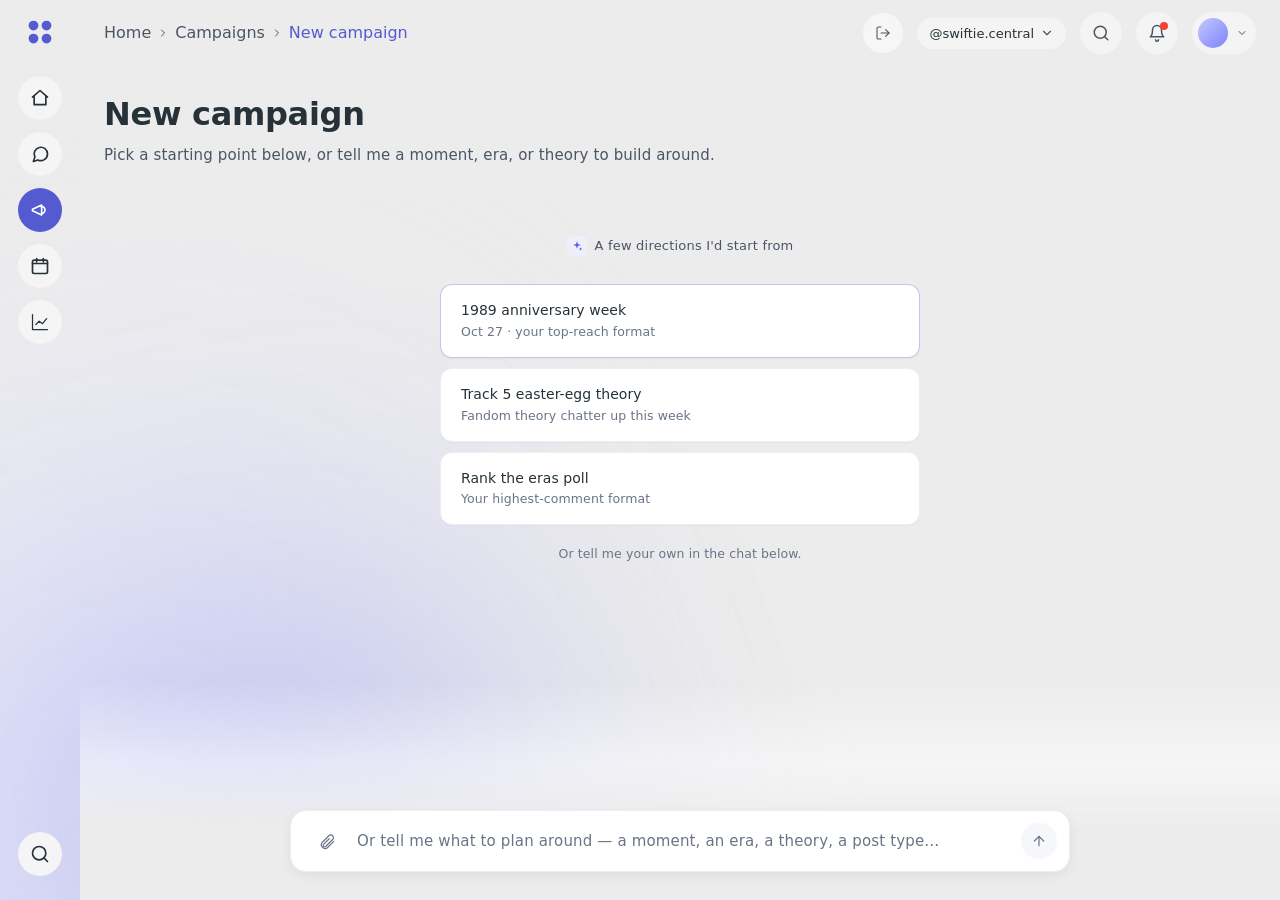
==== commit 447e3564: "Create campaign flow: Swiftie fan-account rework + centered pre-generation layout - Rework Turn 1 st" ====
--- a/designs/create-campaign.html
+++ b/designs/create-campaign.html
@@ -81,25 +81,31 @@
     border-top: 1px solid var(--camp-border-hairline) !important;
   }
 
-  /* Bottom fade mask — always on. A tall gradient at the viewport bottom
-     that goes from solid canvas at the bottom to transparent 200px up.
-     This is what keeps the conversation from bleeding under the fixed
-     composer / qdock: content simply fades into the canvas before it
-     ever reaches the input surface. Sits BELOW the composer/qdock
-     (z-index 30) and ABOVE the chat (z-index 1). */
+  /* -------------------------------------------------------------------
+     Glass system — a single material recipe shared across the drafting
+     card, the qdock scrim, and the bottom fade. Reads as one language:
+     - Warm-white tint (rgba(252, 252, 254, ...)) instead of pure white
+     - saturate(1.08) adds a hint of colour warmth through the glass
+     - Intensity (opacity + blur strength) varies per role, not the tint
+     ------------------------------------------------------------------- */
+
+  /* Bottom fade mask — always on during conversation. Fades from a warm
+     glass tint (bridging the qdock scrim material) into the canvas so
+     content never bleeds under the fixed composer / qdock. */
   .cc-scroll-mask {
     position: fixed;
     left: var(--sidebar-w, 80px);
     right: 0;
     bottom: 0;
-    height: 200px;
+    height: 220px;
     z-index: 30;
     pointer-events: none;
     background: linear-gradient(
       to top,
       var(--camp-surface-canvas, #ECECEC) 0%,
-      var(--camp-surface-canvas, #ECECEC) 40%,
-      rgba(236, 236, 236, 0) 100%
+      var(--camp-surface-canvas, #ECECEC) 32%,
+      rgba(252, 252, 254, 0.55) 62%,
+      rgba(252, 252, 254, 0) 100%
     );
   }
   /* Panel-aware trim — when the drafts panel is open, the mask stops at
@@ -131,11 +137,13 @@
     pointer-events: none;
   }
   /* Bottom layer — strongest blur, revealed only across the lower ~60%
-     of the scrim with a smooth easing fade to invisible above. */
+     of the scrim with a smooth easing fade to invisible above. Both
+     layers share the same warm-glass tint so the gradient reads as an
+     intensity change (blur strength), not a colour drift. */
   .cc-qdock-scrim::before {
-    backdrop-filter: blur(15px) saturate(0.9);
-    -webkit-backdrop-filter: blur(15px) saturate(0.9);
-    background: rgba(255, 255, 255, 0.20);
+    backdrop-filter: blur(12px) saturate(1.08);
+    -webkit-backdrop-filter: blur(12px) saturate(1.08);
+    background: rgba(252, 252, 254, 0.22);
     -webkit-mask-image: linear-gradient(
       to top,
       rgba(0, 0, 0, 1) 0%,
@@ -154,12 +162,13 @@
     );
   }
   /* Middle layer — gentler blur, extends further up so the transition
-     from "blurred" to "sharp" isn't a hard step. Overlaps the bottom
-     layer to reinforce mid-band softness without stacking harshly. */
+     from "blurred" to "sharp" isn't a hard step. Same tint as the
+     bottom layer at half strength (0.10) — reinforces mid-band softness
+     without stacking harshly. */
   .cc-qdock-scrim::after {
-    backdrop-filter: blur(6px) saturate(0.95);
-    -webkit-backdrop-filter: blur(6px) saturate(0.95);
-    background: rgba(255, 255, 255, 0.10);
+    backdrop-filter: blur(5px) saturate(1.08);
+    -webkit-backdrop-filter: blur(5px) saturate(1.08);
+    background: rgba(252, 252, 254, 0.10);
     -webkit-mask-image: linear-gradient(
       to top,
       rgba(0, 0, 0, 0.7) 0%,
@@ -326,7 +335,7 @@
   }
   .cc-main .cc-chat {
     max-width: var(--cc-chat-max);
-    margin: 0;
+    margin: 0 auto;
   }
   /* Lift the bottom clearance once drafts + footbar + lifted composer land. */
   body.has-drafts .cc-main { padding-bottom: 220px; }
@@ -390,9 +399,189 @@
   body.has-side-panel .cc-header {
     padding-right: calc(var(--cc-panel-w) + 24px);
   }
+  /* In drafting state the header keeps its usual left inset but doesn't
+     compress the title — the drafts panel to the right handles its own
+     space. Title/subtitle scale down so they sit above the card without
+     dominating it. */
+  body.has-drafts .cc-header {
+    padding-right: calc(var(--cc-panel-w, 900px) + 24px);
+    padding-bottom: 12px;
+  }
+  body.has-drafts .cc-title { font-size: 24px; line-height: 30px; }
+  body.has-drafts .cc-subtitle { font-size: 14px; line-height: 20px; }
   body.has-side-panel .cc-chat {
     max-width: none;
     width: 100%;
+  }
+
+  /* ==================================================================
+     Drafting state — the left chat becomes a bounded conversation card,
+     visually balanced against the drafts panel on the right. Per Figma:
+     translucent white surface (rgba(255,255,255,0.4)), 24px radius,
+     internal scroll, composer integrated at the bottom edge.
+     ================================================================== */
+  body.has-drafts .cc-main {
+    position: fixed;
+    /* Left/right derived so the card centers within the left column of
+       the split layout (between the sidebar + heading rail and the
+       drafts panel). max-width matches the spec's 667.5px inner cap. */
+    left: calc(var(--sidebar-w, 80px) + 24px);
+    right: calc(var(--cc-panel-w, 900px) + 24px);
+    top: calc(var(--cc-topbar-h, 66px) + 148px);
+    bottom: 24px;
+    max-width: 668px;
+    margin: 0 auto;
+    padding: 16px;
+    /* Warm-glass material — same recipe as the qdock scrim layers:
+       cream-white tint + gentle saturate, softened by a 12px backdrop
+       blur so the card reads as a frosted surface, not a flat pane. */
+    background: rgba(252, 252, 254, 0.55);
+    backdrop-filter: blur(12px) saturate(1.08);
+    -webkit-backdrop-filter: blur(12px) saturate(1.08);
+    border: 1px solid rgba(255, 255, 255, 0.6);
+    border-radius: 24px;
+    display: flex;
+    flex-direction: column;
+    gap: 12px;
+    overflow: hidden;
+    z-index: 10;
+    transition: none;
+  }
+  /* The chatlog now scrolls INSIDE the card, not with the page. Gives
+     each message a consistent 24px rhythm and 16/24 inner padding.
+     Stacked class selector `.has-drafts.has-side-panel` beats the plain
+     `.has-side-panel` rule further down in the sheet (both classes are
+     always present together in drafting state). */
+  body.has-drafts.has-side-panel .cc-main .cc-chat,
+  body.has-drafts .cc-main .cc-chat {
+    flex: 1 1 auto;
+    align-self: stretch;
+    min-height: 0;
+    overflow-y: auto;
+    padding: 16px 24px 24px 24px;
+    display: flex;
+    flex-direction: column;
+    align-items: stretch;
+    gap: 24px;
+    max-width: none;
+    margin: 0;
+    width: 100%;
+    box-sizing: border-box;
+  }
+  /* Custom scroll rail on the right — 4px, muted, rounded. Firefox uses
+     `scrollbar-width: thin` as a graceful fallback; Chromium/WebKit gets
+     the exact spec. */
+  body.has-drafts .cc-main .cc-chat {
+    scrollbar-width: thin;
+    scrollbar-color: #D8D8D8 transparent;
+  }
+  body.has-drafts .cc-main .cc-chat::-webkit-scrollbar { width: 6px; }
+  body.has-drafts .cc-main .cc-chat::-webkit-scrollbar-track { background: transparent; }
+  body.has-drafts .cc-main .cc-chat::-webkit-scrollbar-thumb {
+    background: #D8D8D8;
+    border-radius: 8px;
+  }
+  /* Composer floats fixed, positioned to visually sit INSIDE the card's
+     bottom edge. Its horizontal bounds match the card's inner padding,
+     its vertical position hugs the card's bottom. 50px height, 16px
+     radius, white surface — matches Figma spec. */
+  body.has-drafts .cc-composer-dock {
+    position: fixed;
+    /* Card left = sidebar + 24; add 16px inner padding = 40 total. */
+    left: calc(var(--sidebar-w, 80px) + 40px);
+    right: calc(var(--cc-panel-w, 900px) + 40px);
+    bottom: 40px; /* card bottom (24) + inner padding (16) */
+    max-width: 636px;
+    padding: 0;
+    z-index: 15;
+    margin: 0 auto;
+  }
+  body.has-drafts .cc-composer-dock .chat-composer {
+    max-width: none;
+    margin: 0;
+    padding: 12px 20px;
+    height: 50px;
+    background: #FFFFFF;
+    border: 1px solid #EEEEEE;
+    border-radius: 16px;
+    box-shadow: none;
+    box-sizing: border-box;
+    display: flex;
+    align-items: center;
+    gap: 8px;
+  }
+  /* Give the chat log enough bottom padding so the last message doesn't
+     tuck under the composer overlay. 50 (composer) + 16 (breathing) = 66. */
+  body.has-drafts .cc-main .cc-chat { padding-bottom: 82px; }
+  /* Bottom mask + qdock scrim don't apply inside the card — they were
+     designed for the page-scroll world. Turn them off in drafting state
+     so the card's own boundary reads as the edge of the conversation. */
+  body.has-drafts .cc-scroll-mask { display: none; }
+
+  /* Messages inside the card — Figma-spec styling. User turns become
+     compact right-aligned pills; Scout turns become bordered response
+     cards so the two sides read as clearly separate. */
+  body.has-drafts .cc-main .chatmsg--user {
+    align-self: flex-end;
+    max-width: 560px;
+  }
+  body.has-drafts .cc-main .chatmsg--user .chatmsg__bubble {
+    background: #F4F4F4;
+    border-radius: 8px;
+    padding: 8px 12px;
+    font-family: var(--font-sans);
+    font-size: 14px;
+    line-height: 17px;
+    color: #263238;
+    letter-spacing: 0;
+    box-shadow: none;
+  }
+  /* Scout responses in the card get a bordered surface — reads like a
+     versioned response block, not free-flowing chat. */
+  body.has-drafts .cc-main .chatmsg--scout {
+    align-self: stretch;
+    border: 1px solid #E6E6E6;
+    border-radius: 12px;
+    padding: 12px;
+    background: #FFFFFF;
+    box-shadow: none;
+  }
+  body.has-drafts .cc-main .chatmsg--scout .chatmsg__head { margin-bottom: 6px; }
+  body.has-drafts .cc-main .chatmsg--scout .chatmsg__text {
+    font-family: var(--font-sans);
+    font-size: 14px;
+    line-height: 22px;
+    color: #263238;
+  }
+  /* Action-state receipt stays subtle inline metadata even inside the
+     card — no chip treatment, just muted grey. */
+  body.has-drafts .cc-main .cc-actions { margin: 0; padding: 0; }
+  body.has-drafts .cc-main .cc-actions__receipt { padding: 0; }
+
+  /* Composer input inside the card — tighten the placeholder + send
+     button to the spec's proportions. */
+  body.has-drafts .cc-composer-dock .chat-composer__input {
+    font-family: var(--font-sans);
+    font-size: 14px;
+    line-height: 24px;
+    color: #263238;
+    height: 26px;
+    flex: 1;
+  }
+  body.has-drafts .cc-composer-dock .chat-composer__input::placeholder {
+    color: #9AA4B2;
+  }
+  body.has-drafts .cc-composer-dock .chat-composer__send {
+    width: 26px; height: 26px;
+    background: #EEF2F6;
+    border-radius: 32px;
+    border: none;
+    display: grid; place-items: center;
+    padding: 5px;
+  }
+  body.has-drafts .cc-composer-dock .chat-composer__send svg {
+    width: 16px; height: 16px;
+    color: #98A2B3;
   }
 
   /* Narrower viewports: shrink the panel so the chat column keeps at
@@ -497,9 +686,12 @@
     max-width: none;
     margin: 0;
   }
-  /* Chatlog matches composer width. Left-anchored (not auto-centered) so
-     it visually connects to the campaign heading in the top-left. */
-  .cc-chat { max-width: var(--cc-chat-max); margin: 0; width: 100%; }
+  /* Chatlog matches composer width. Auto-centered horizontally during
+     planning so the conversation sits in the middle of the viewport.
+     Once drafts land, has-drafts rules re-anchor it inside the left
+     card. `width` deliberately unset so auto margins can distribute
+     the spare space and actually center the block. */
+  .cc-chat { max-width: var(--cc-chat-max); margin: 0 auto; }
   .cc-landing {
     padding: 0 var(--cc-gutter-right) 0 0;
     max-width: none;
@@ -857,9 +1049,14 @@
   .cc-postcard__grip-row span {
     width: 4px; height: 4px;
     border-radius: 999px;
-    background: #CDD5DF;
+    background: #D9DEE7;
     display: inline-block;
-  }
+    transition: background 160ms var(--ease-standard);
+  }
+  .cc-postcard:hover .cc-postcard__grip-row span { background: #98A2B3; }
+  .cc-postcard__grip { flex: 0 0 22px; padding-left: 6px; }
+  .cc-postcard__grip-row { gap: 3px; }
+  .cc-postcard__grip { gap: 3px; }
 
   /* Content cell — 16px padding, three stacked rows. */
   .cc-postcard__cell {
@@ -878,12 +1075,23 @@
     display: flex; align-items: center; gap: 8px;
     min-width: 0;
   }
+  /* Post index — small, tabular, monospaced-feel; the counter recedes
+     so it does not compete with the actual post copy. "01 / 04" reads
+     as a quiet tally, not a heading. */
   .cc-postcard__num {
     font-family: var(--font-sans);
-    font-size: 12px; font-weight: 400; line-height: 20px;
-    color: #4B5565;
+    font-size: 11.5px;
+    font-weight: 500;
+    line-height: 16px;
+    color: #98A2B3;
+    letter-spacing: 0.2px;
     white-space: nowrap;
-  }
+    font-variant-numeric: tabular-nums;
+    display: inline-flex; align-items: baseline; gap: 2px;
+  }
+  .cc-postcard__num-idx { color: #4B5565; font-weight: 600; }
+  .cc-postcard__num-sep { color: #CBD5E1; padding: 0 1px; }
+  .cc-postcard__num-total { color: #98A2B3; }
   .cc-postcard__ai {
     display: inline-flex; align-items: center; justify-content: center;
     width: 20px; height: 20px;
@@ -926,18 +1134,51 @@
   .cc-postcard__minus:hover { background: var(--camp-surface-hover); color: var(--camp-text-primary); }
   .cc-postcard__minus svg { width: 18px; height: 18px; }
 
-  /* Body copy — 2-line clamp so cards stay 135px tall. */
+  /* Body copy — the hook leads (stronger weight, slightly larger), the
+     body sits behind it as secondary prose. Structuring the copy this
+     way lets the reader scan the strongest sentence before deciding to
+     invest in the rest. Editable-on-focus with a subtle affordance. */
   .cc-postcard__text {
     font-family: var(--font-sans);
-    font-size: 14px; font-weight: 400; line-height: 18px;
-    color: #263238;
     margin: 0;
+    display: block;
+    overflow: hidden;
+    min-height: 44px;
+    flex: 0 0 auto;
+    padding: 4px 6px;
+    margin: -4px -6px;
+    border-radius: 8px;
+    cursor: text;
+    transition: background 140ms var(--ease-standard), box-shadow 140ms var(--ease-standard);
+  }
+  .cc-postcard__text:hover,
+  .cc-postcard__text:focus-visible {
+    background: rgba(84, 91, 209, 0.035);
+    outline: none;
+  }
+  .cc-postcard__text:focus-visible {
+    box-shadow: inset 0 0 0 1.5px rgba(84, 91, 209, 0.35);
+  }
+  .cc-postcard__hook {
+    font-size: 14.5px;
+    font-weight: 600;
+    line-height: 20px;
+    color: #1E293B;
+    letter-spacing: -0.05px;
+  }
+  .cc-postcard__hook::after { content: ' '; }
+  .cc-postcard__body {
+    font-size: 13.5px;
+    font-weight: 400;
+    line-height: 20px;
+    color: #4B5565;
+  }
+  /* Two-line clamp on the WHOLE copy so cards stay compact. Applies to
+     the flex-inline hook + body sequence rendered inside the container. */
+  .cc-postcard__body-row .cc-postcard__text {
     display: -webkit-box;
-    -webkit-line-clamp: 2;
+    -webkit-line-clamp: 3;
     -webkit-box-orient: vertical;
-    overflow: hidden;
-    min-height: 36px;
-    flex: 0 0 auto;
   }
 
   /* Bottom row: schedule + attachments on the left, arrow-up-right on the right. */
@@ -1068,11 +1309,47 @@
     outline: none;
     box-shadow: var(--camp-shadow-focus-ring, 0 0 0 3px rgba(84, 91, 209, 0.18));
   }
-  .cc-postcard__tone-chip > svg:first-child { width: 14px; height: 14px; color: var(--camp-primary); }
+  .cc-postcard__tone-chip > svg:first-child { display: none; }
   .cc-postcard__tone-chip-chev { width: 10px; height: 10px; margin-left: 2px; opacity: 0.6; }
   /* Retire the status pill on the card head — tone chip now carries
      that role. */
   .cc-postcard__status { display: none !important; }
+
+  /* Tone dot — a small colored circle that carries the tone at a glance.
+     Warm = amber; Direct/expert = indigo; Playful = pink; Craft = teal.
+     Multiple posts sharing a tone read as a group visually. */
+  .cc-postcard__tone-dot {
+    width: 6px; height: 6px;
+    border-radius: 999px;
+    background: #F59E0B;
+    display: inline-block;
+    flex: 0 0 auto;
+  }
+  .cc-postcard[data-tone^="warm"]    .cc-postcard__tone-dot { background: #F59E0B; }
+  .cc-postcard[data-tone^="direct"]  .cc-postcard__tone-dot { background: #5B5BF5; }
+  .cc-postcard[data-tone^="playful"] .cc-postcard__tone-dot { background: #EC4899; }
+  .cc-postcard[data-tone^="craft"]   .cc-postcard__tone-dot { background: #14B8A6; }
+  .cc-postcard[data-tone^="expert"]  .cc-postcard__tone-dot { background: #5B5BF5; }
+
+  /* Character count — a subtle tabular readout so users can gauge X's
+     280 limit at a glance. Sits in the foot row next to the tone chip
+     and can flip to amber/red states via .is-warn / .is-over. */
+  .cc-postcard__count {
+    display: inline-flex;
+    align-items: baseline;
+    font-family: var(--font-sans);
+    font-size: 11px;
+    font-weight: 500;
+    color: var(--camp-text-tertiary, #98A2B3);
+    letter-spacing: 0.2px;
+    font-variant-numeric: tabular-nums;
+    margin-left: 2px;
+  }
+  .cc-postcard__count-num { color: #4B5565; font-weight: 600; }
+  .cc-postcard__count-sep { padding: 0 2px; color: #CBD5E1; }
+  .cc-postcard__count-max { color: #98A2B3; }
+  .cc-postcard__count.is-warn .cc-postcard__count-num { color: #B54708; }
+  .cc-postcard__count.is-over .cc-postcard__count-num { color: #B42318; }
 
   /* Inline "insert post" divider — 2px indigo-tint line with a plus
      button on the right. Sits between adjacent cc-postcards. */
@@ -2103,6 +2380,41 @@
   .cc-landing--intents .cc-shape-grid { display: none; }
 
   /* ==================================================================
+     Pre-generation state — the whole conversation stays centered
+     (landing pills + shaping chat + composer) so the pre-campaign
+     experience reads as calm and gathered. Once the campaign is
+     generated and the drafts side panel opens (body.has-side-panel),
+     the layout shifts to the left rail so the conversation lines up
+     with the drafts column edge.
+     The heading itself stays left-anchored throughout — it's the
+     campaign's identity marker on the top-left corner regardless
+     of state.
+     ================================================================== */
+  body:not(.has-side-panel) .cc-landing--intents {
+    align-items: center;
+    text-align: center;
+  }
+  body:not(.has-side-panel) .cc-landing--intents .cc-landing__lead {
+    justify-content: center;
+  }
+  body:not(.has-side-panel) .cc-intent-pills,
+  body:not(.has-side-panel) .cc-intent-hint {
+    align-self: center;
+  }
+  body:not(.has-side-panel) .cc-composer-dock .chat-composer {
+    margin: 0 auto;
+  }
+  body:not(.has-side-panel) .cc-qdock__card {
+    margin: 0 auto !important;
+  }
+  /* Chat items always hug the left edge of the chat container itself,
+     regardless of whether the container is centered or left-anchored.
+     Scout messages already use align-self: flex-start from the shared
+     base; user bubbles keep flex-end. */
+  .cc-chat .chatlog { align-items: flex-start; }
+  .cc-chat .chatmsg--user { align-self: flex-end; }
+
+  /* ==================================================================
      Chat widgets go edge-to-edge inside the conversational container.
      The chat column is --cc-chat-max wide and the bottom composer sits
      at the same width; every Scout widget (plan card, proc-line, chip
@@ -2324,18 +2636,34 @@
     color: var(--camp-text-tertiary, #98A2B3);
     letter-spacing: 0.1px;
   }
+  /* Empty image slot — solid tint (no dashed border) so it recedes
+     visually. The whole slot is the affordance; the icon carries meaning,
+     the label appears only on hover. Multiplied across 4 cards, the panel
+     stays calm instead of shouting "Add image" four times. */
   .cc-postcard__imgslot--empty {
-    border: 1.5px dashed rgba(84, 91, 209, 0.3);
-    background: rgba(84, 91, 209, 0.03);
+    border: 1px solid rgba(84, 91, 209, 0.10);
+    background: rgba(84, 91, 209, 0.04);
+    color: rgba(84, 91, 209, 0.55);
   }
   .cc-postcard__imgslot--empty:hover {
-    border-color: var(--camp-primary, #545BD1);
-    background: rgba(84, 91, 209, 0.06);
+    border-color: rgba(84, 91, 209, 0.35);
+    background: rgba(84, 91, 209, 0.09);
     color: var(--camp-primary, #545BD1);
   }
   .cc-postcard__imgslot--empty .cc-postcard__imgslot-icon {
-    width: 22px; height: 22px;
-    opacity: 0.7;
+    width: 20px; height: 20px;
+    opacity: 0.85;
+  }
+  /* Hide the "Add image" label at rest — the icon speaks. Reveal on hover
+     so the affordance is still discoverable. */
+  .cc-postcard__imgslot--empty .cc-postcard__imgslot-label {
+    display: none;
+  }
+  .cc-postcard__imgslot--empty:hover .cc-postcard__imgslot-label {
+    display: block;
+    font-size: 10.5px;
+    font-weight: 500;
+    margin-top: 2px;
   }
   .cc-postcard__imgslot--busy {
     border: 1px solid var(--camp-border-hairline);
@@ -2538,7 +2866,7 @@
           <svg viewBox="0 0 24 24" fill="none" stroke="currentColor" stroke-width="1.6" stroke-linecap="round" stroke-linejoin="round"><path d="M9 21H5a2 2 0 0 1-2-2V5a2 2 0 0 1 2-2h4"/><polyline points="16 17 21 12 16 7"/><line x1="21" y1="12" x2="9" y2="12"/></svg>
         </button>
         <button class="topbar__acct-switch">
-          PepsiCo, Inc.
+          @swiftie.central
           <svg><use href="#i-chevron-down"/></svg>
         </button>
         <button class="topbar__icon-btn" aria-label="Search"><svg><use href="#i-search"/></svg></button>
@@ -2555,7 +2883,7 @@
 
     <header class="cc-header">
       <h1 class="cc-title" id="cc-title">New campaign</h1>
-      <p class="cc-subtitle" id="cc-subtitle">Pick a starting point below, or tell me what to plan around in the chat.</p>
+      <p class="cc-subtitle" id="cc-subtitle">Pick a starting point below, or tell me a moment, era, or theory to build around.</p>
       <!-- Draft status pill + KB chip lived here previously — retired now that
            the campaign heading itself carries the state (title updates to the
            campaign name as soon as Scout starts drafting). -->
@@ -2584,19 +2912,19 @@
           A few directions I'd start from
         </div>
         <div class="cc-intent-pills" id="cc-shape-grid">
-          <button class="cc-intent-pill cc-intent-pill--rec" type="button" data-shape="success">
-            <span class="cc-intent-pill__label">Rerun Beat the Brown-Out</span>
-            <span class="cc-intent-pill__meta">Last summer's top performer</span>
+          <button class="cc-intent-pill cc-intent-pill--rec" type="button" data-shape="holiday">
+            <span class="cc-intent-pill__label">1989 anniversary week</span>
+            <span class="cc-intent-pill__meta">Oct 27 · your top-reach format</span>
           </button>
 
           <button class="cc-intent-pill" type="button" data-shape="trend">
-            <span class="cc-intent-pill__label">Heat-stress lawn rescue</span>
-            <span class="cc-intent-pill__meta">Local search + 3.4× this week</span>
+            <span class="cc-intent-pill__label">Track 5 easter-egg theory</span>
+            <span class="cc-intent-pill__meta">Fandom theory chatter up this week</span>
           </button>
 
-          <button class="cc-intent-pill" type="button" data-shape="holiday">
-            <span class="cc-intent-pill__label">July 4th weekend push</span>
-            <span class="cc-intent-pill__meta">5 days out</span>
+          <button class="cc-intent-pill" type="button" data-shape="success">
+            <span class="cc-intent-pill__label">Rank the eras poll</span>
+            <span class="cc-intent-pill__meta">Your highest-comment format</span>
           </button>
         </div>
         <div class="cc-intent-hint">Or tell me your own in the chat below.</div>
@@ -4081,13 +4409,15 @@
               <span class="cc-postcard__imgslot-label">Add image</span>
             </button>`;
         }
+        const charCount = (p.hook + ' ' + p.body).length;
+        const toneKey = (p.tone || '').toLowerCase().split(',')[0].trim();
         return `
-        <article class="cc-postcard" style="animation-delay: ${i * 90}ms" data-post-idx="${i}">
+        <article class="cc-postcard" style="animation-delay: ${i * 90}ms" data-post-idx="${i}" data-tone="${toneKey}">
           ${rowGrip}
           <div class="cc-postcard__cell">
             <div class="cc-postcard__row-head">
               <div class="cc-postcard__row-head-left">
-                <span class="cc-postcard__num">Post ${i+1} of ${postState.length}</span>
+                <span class="cc-postcard__num"><span class="cc-postcard__num-idx">${String(i+1).padStart(2,'0')}</span><span class="cc-postcard__num-sep">/</span><span class="cc-postcard__num-total">${String(postState.length).padStart(2,'0')}</span></span>
                 <span class="cc-postcard__ver" ${p.version ? '' : 'hidden'}>v1.${p.version}</span>
               </div>
               <div class="cc-postcard__row-head-right">
@@ -4098,7 +4428,10 @@
               </div>
             </div>
             <div class="cc-postcard__body-row">
-              <p class="cc-postcard__text">${p.hook} ${p.body}</p>
+              <div class="cc-postcard__text" role="textbox" tabindex="0">
+                <span class="cc-postcard__hook">${p.hook}</span>
+                <span class="cc-postcard__body">${p.body}</span>
+              </div>
               ${imageSlotHTML}
             </div>
             <div class="cc-postcard__row-foot">
@@ -4108,10 +4441,13 @@
                   <span class="cc-postcard__schedule-text" data-post-time-val>${p.day}</span>
                 </span>
                 <button class="cc-postcard__tone-chip" type="button" data-post-tone-chip aria-label="Change tone">
-                  <svg viewBox="0 0 24 24" fill="none" stroke="currentColor" stroke-width="1.6" stroke-linecap="round" stroke-linejoin="round"><use href="#i-tone"/></svg>
+                  <span class="cc-postcard__tone-dot" aria-hidden="true"></span>
                   <span data-post-tone-chip-val>${p.tone}</span>
                   <svg class="cc-postcard__tone-chip-chev" viewBox="0 0 24 24" fill="none" stroke="currentColor" stroke-width="2" stroke-linecap="round" stroke-linejoin="round"><polyline points="6 9 12 15 18 9"/></svg>
                 </button>
+                <span class="cc-postcard__count" aria-label="Character count">
+                  <span class="cc-postcard__count-num" data-post-count>${charCount}</span><span class="cc-postcard__count-sep">/</span><span class="cc-postcard__count-max">280</span>
+                </span>
               </div>
               <button class="cc-postcard__ai-icon" type="button" data-post-ai aria-label="Edit with Scout" title="Edit with Scout">
                 <svg viewBox="0 0 24 24" fill="currentColor"><use href="#i-sparkle"/></svg>
@@ -4144,8 +4480,8 @@
 
       // Drafting is done — restore the campaign identity on the page
       // heading, and switch the panel count to a settled message.
-      if (titleEl) titleEl.textContent = 'Summer lawn revival';
-      if (subEl)   subEl.textContent   = 'Four posts, warm and practical, drafted from your Craftsperson tone.';
+      if (titleEl) titleEl.textContent = '1989 anniversary week';
+      if (subEl)   subEl.textContent   = 'Four posts, celebratory and community-first, drafted in your Swiftie voice.';
       const countEl = document.getElementById('cc-panel-count');
       if (countEl) countEl.textContent = postState.length + ' drafts ready';
       panel.classList.remove('side-panel--loading');
@@ -4771,31 +5107,31 @@
       // opener so Scout's Turn 1 message reflects why the user picked it.
       success: {
         kind: 'Replay',
-        title: 'Beat the Brown-Out (rerun)',
-        summary: 'Rerun of last summer\'s top performer.',
-        subtitleFactual: 'A rerun of last July\'s top summer campaign, tuned to the current heat wave.',
-        openingScout: "You picked what worked. Last July, Beat the Brown-Out was your top summer performer — 2.3× replies, 15 bookings. The conditions match again this week, so here's the plan I'd rerun:",
+        title: 'Rank the eras poll',
+        summary: "Your highest-comment format, run again.",
+        subtitleFactual: "A community poll built on your highest-comment format from the last three months.",
+        openingScout: "Your \"rank the eras\" poll was your top-commented post this year — 4.1× your usual replies. Fandom's warmed up again this week, so here's the plan I'd build on:",
       },
       trend: {
         kind: 'Trend',
-        title: 'Heat-stress lawn rescue',
-        summary: 'Riding the local heat-stress search surge.',
-        subtitleFactual: 'A reactive sprint that rides the local heat-stress search surge.',
-        openingScout: "\"Lawn care near me\" is up 3.4× in your zip this week — heat-stressed lawns are the top local search. Here's the plan I'd land while the trend is hot:",
+        title: 'Track 5 easter-egg theory',
+        summary: 'Riding the theory chatter this week.',
+        subtitleFactual: "A theory-carousel sprint that rides the Track 5 easter-egg chatter buzzing in the fandom this week.",
+        openingScout: "\"Track 5\" mentions in your niche are up 3.4× this week — Swifties are decoding fresh clues. Theory carousels are your highest-save format, so here's the plan I'd land while the chatter's live:",
       },
       holiday: {
         kind: 'Holiday',
-        title: 'July 4th weekend push',
-        summary: 'Pre-holiday booking window.',
-        subtitleFactual: 'A pre-holiday sprint sized to the Independence Day booking window.',
-        openingScout: "Independence Day is 5 days out and front-yard traffic peaks over the weekend. Lawn crews book heavy for pre-holiday touch-ups — here's the plan I'd time to that window:",
+        title: '1989 anniversary week',
+        summary: "Oct 27 anniversary countdown.",
+        subtitleFactual: "A 5-post anniversary countdown timed to the 1989 anniversary on Oct 27.",
+        openingScout: "Big week coming up — the 1989 anniversary lands Oct 27, and your anniversary throwback posts are consistently your highest-reach content. Here's the plan I'd build on:",
       },
       custom: {
         kind: 'Your own',
         title: 'Custom campaign',
         summary: 'Sized to your prompt.',
         subtitleFactual: 'Sized to your prompt.',
-        openingScout: "Got it. Let me shape that around what's worked for you before — here's where I'd start:",
+        openingScout: "Got it. Let me shape that around what's landed for you before — here's where I'd start:",
       },
       // Legacy keys — kept for compat with old ?shape= links and any
       // callers that still point at the previous vocabulary.
@@ -4831,7 +5167,7 @@
         // sends anything, treat it as a custom intent. Silent so the
         // caller can render a designed selection pill instead of a
         // plain user bubble.
-        input.placeholder = 'Or tell me what to plan around — a holiday, a goal, an angle…';
+        input.placeholder = 'Or tell me what to plan around — a moment, an era, a theory, a post type…';
         composerResolver = {
           fn: (text) => pick('custom', text),
           silent: true,
@@ -5075,7 +5411,7 @@
           ...SHAPES.custom,
           title: trimmed,
           subtitleFactual: 'Shaping around: ' + commit.customText.slice(0, 80),
-          openingScout: 'Got it. I\'ll shape "' + trimmed + '" as a small sprint using your Craftsperson tone. Four posts, warm openers, spaced through the week.',
+          openingScout: 'Got it. I\'ll shape "' + trimmed + '" into a short build in your Swiftie voice — theory-first, community-forward, spaced through the week.',
         };
       } else {
         shape = SHAPES[commit.shapeKey] || SHAPES.reactive;
@@ -5092,37 +5428,37 @@
       // analytics, forecast. The last hints at the plan so it doesn't
       // land cold. On completion they collapse to an expandable receipt.
       await appendActionStates([
-        { icon: 'i-search',    text: 'Looking through your past summer campaigns…',
-          short: 'past campaigns',
-          detail: 'Pulled 12 summer campaigns across 3 seasons.',
+        { icon: 'i-search',    text: 'Looking through your top-performing posts…',
+          short: 'top posts',
+          detail: 'Pulled your 40 highest-reach posts across the last 6 months.',
           hold: 1150 },
-        { icon: 'i-analytics', text: 'Checking what performed best…',
-          short: 'analytics',
-          detail: 'Beat the Brown-Out (Jul \'25) — 2.3× replies, 15 bookings.',
+        { icon: 'i-analytics', text: 'Checking what your followers engage with most…',
+          short: 'engagement',
+          detail: 'Theory carousels + polls lead your saves and comments.',
           hold: 1250 },
-        { icon: 'i-cloud-sun', text: "Scanning this week's forecast…",
-          short: 'forecast',
-          detail: 'Heat wave forecast to land Thursday in your area.',
+        { icon: 'i-cal',       text: 'Scanning the fandom calendar…',
+          short: 'fandom calendar',
+          detail: '1989 anniversary lands Oct 27 — five days out.',
           hold: 1150 },
         { icon: 'i-sparkle',   text: 'Putting a plan together…',
           short: 'plan',
-          detail: 'Reactive sprint, booking-driven, 4 touches across Instagram + email.',
+          detail: '5-post build-up, theory + poll centrepieces, Instagram + TikTok.',
           hold: 900 },
       ]);
 
       // Scout's Turn 1 opener adapts to the intent the user picked at
       // the landing (or typed in the composer). The plan itself is close
-      // in each case — Brown-Out Rescue is the strongest bet — but the
-      // framing changes so the message feels earned, not canned.
+      // in each case — the 1989 anniversary build is the strongest bet
+      // — but the framing changes so the message feels earned, not canned.
       const openerText = shape.openingScout ||
-        "Summer's your biggest lawn window — and last July your Beat the Brown-Out campaign was your top performer of the season. Here's the plan I'd build on:";
+        "Big week coming up — the 1989 anniversary lands Oct 27, and your anniversary throwback posts are consistently your highest-reach content. Here's the plan I'd build on:";
       const planSubtitle = shape.kind === 'Holiday'
-        ? 'Tuned to the July 4th booking window.'
+        ? 'Timed to the 1989 anniversary on Oct 27.'
         : shape.kind === 'Trend'
-        ? 'Sized to this week\'s local search surge.'
+        ? "Sized to this week's Track 5 theory chatter."
         : shape.kind === 'Your own'
-        ? 'Shaped around your idea, backed by what converts.'
-        : 'Rebuilt from what worked for you last summer.';
+        ? "Shaped around your idea, backed by what your fandom engages with."
+        : "Rebuilt from your highest-comment format this year.";
 
       await appendScoutMsg(openerText, { thinkFor: 260, beatAfter: 320 });
 
@@ -5130,20 +5466,26 @@
         title: 'The plan',
         subtitle: planSubtitle,
         sections: [
-          { label: 'Goal',     value: 'New treatment bookings',
-            meta: 'Same primary goal as your top summer campaign last year.' },
-          { label: 'Who',      value: 'Past customers due for re-treatment + nearby lookalike homeowners',
-            meta: 'Estimated reach 3.8k · 42 replies · 18 bookings target.' },
-          { label: 'Angle',    value: 'Heat-stress "brown-out" rescue',
-            meta: 'Your highest-converting summer theme (Jul \'25).' },
-          { label: 'Channels', value: 'Instagram + email',
-            meta: 'Your two best-performing channels last summer.' },
+          { label: 'Goal',     value: 'Grow reach + follower engagement',
+            meta: "Same primary goal as your top anniversary posts this year." },
+          { label: 'Who',      value: 'Core Swifties + eras-curious lookalikes in your niche',
+            meta: 'Estimated reach 42k · 3.1k saves · 890 comments target.' },
+          { label: 'Angle',    value: '1989 anniversary — countdown + fan memories',
+            meta: 'Your highest-reach theme (anniversary throwbacks).' },
+          { label: 'Format',   value: 'Theory/easter-egg carousel + mid-week fan poll',
+            meta: 'Your two highest-engagement post types.' },
+          { label: 'Channels', value: 'Instagram + TikTok',
+            meta: "Where your account moves fastest." },
           { label: 'Timing',   value: shape.kind === 'Holiday'
-              ? '4-touch sequence, closing on July 4th'
-              : '4-touch sequence, launching with the next heat wave',
+              ? '5-post build-up, landing on Oct 27'
+              : shape.kind === 'Trend'
+              ? '3-post theory sprint, live while the chatter is up'
+              : '5-post build-up across the week',
             meta: shape.kind === 'Holiday'
-              ? "Aligned to the Independence Day booking peak."
-              : "Aligned to Thursday's forecasted heat wave." },
+              ? 'Aligned to the 1989 anniversary drop day.'
+              : shape.kind === 'Trend'
+              ? 'Ride the theory wave before it settles.'
+              : "Save the biggest post for the anniversary itself." },
         ],
       });
 
@@ -5166,22 +5508,22 @@
       // ---------------------------------------------------------------
       if (fork === 'other') {
         await appendScoutMsg(
-          "Two other directions your data supports. Neither's as strong as Brown-Out Rescue for bookings, but they win on different metrics.",
+          "Two other directions your data supports. Neither pulls the reach of the 1989 anniversary build, but they win on different metrics.",
           { thinkFor: 260, beatAfter: 260 }
         );
         fork = await appendQuickReplies([
-          { label: 'Sprinkler-timing tips',           value: 'go',
+          { label: 'Track-by-track appreciation',     value: 'go',
             primary: true,
-            sub: 'Evergreen · warmer replies, slower on bookings. Highest save-rate last year.' },
-          { label: 'Neighbourhood before/afters',     value: 'go',
-            sub: 'Story-first · biggest reach lift, but converts on the 3rd touch, not the 1st.' },
-          { label: 'Back to the Brown-Out plan',      value: 'go',
+            sub: 'Evergreen · warmer replies, slower on reach. Highest save-rate this year.' },
+          { label: 'Fan-art + bracelet reposts',      value: 'go',
+            sub: 'Community-first · biggest follower lift, but momentum builds over the week.' },
+          { label: 'Back to the 1989 anniversary plan', value: 'go',
             sub: 'Return to the original plan.' },
           { label: "Actually, I have my own idea",    value: 'own',
             sub: 'Switch to shaping around your angle instead.' },
         ]);
         if (fork === 'go') {
-          await appendScoutMsg("Good — that one still leans on your Brown-Out shape underneath. Let me nail the last details.", { thinkFor: 240, beatAfter: 260 });
+          await appendScoutMsg("Good — that one still leans on the anniversary build underneath. Let me nail the last details.", { thinkFor: 240, beatAfter: 260 });
         }
       }
 
@@ -5193,25 +5535,25 @@
       // ---------------------------------------------------------------
       if (fork === 'own') {
         await appendScoutMsg(
-          "Tell me what you've got in mind — a goal, an angle, an audience, or just a rough thought. I'll shape it around what's worked for you before.",
+          "Tell me what you've got in mind — an era, a moment, a post type, or just a rough thought. I'll shape it around what's worked for your account before.",
           { thinkFor: 240, beatAfter: 260 }
         );
         const userIdea = await awaitFreeText("Type your angle or idea…");
 
         await appendActionStates([
-          { icon: 'i-search',    text: 'Checking this against your past results…',
-            short: 'past results',
-            detail: "Compared your idea to every summer campaign you've run.",
+          { icon: 'i-search',    text: 'Checking this against your past posts…',
+            short: 'past posts',
+            detail: "Compared your idea to every anniversary and theory post you've run.",
             hold: 1200 },
-          { icon: 'i-analytics', text: "Finding what's converted for similar campaigns…",
-            short: 'similar campaigns',
-            detail: 'Two comparables from Jun/Aug \'25 — mixed on conversion.',
+          { icon: 'i-analytics', text: "Finding what's landed with your followers…",
+            short: 'engagement fit',
+            detail: 'Two comparables from the last two months — mixed on reach.',
             hold: 1250 },
         ]);
 
         // Soft flag — honest read, then defer to the user's instinct.
         await appendScoutMsg(
-          'Good instinct — "' + userIdea + '". Honest read: your booking-driven summer plays have usually beaten pure-awareness ones on this list, so I\'d expect fewer bookings than Brown-Out. Happy to run with your angle though. Here\'s how I\'d shape it, using the pieces of your voice that convert:',
+          'Love it — "' + userIdea + '". Honest read: your anniversary + theory formats have pulled the strongest reach on this list, so a straight appreciation post may land quieter. Happy to run with your angle though. To give it the best shot, here\'s how I\'d frame it against what\'s driven your top engagement:',
           { thinkFor: 320, beatAfter: 340 }
         );
 
@@ -5227,18 +5569,20 @@
         const reshapedIdea = userIdea.length > 60 ? userIdea.slice(0, 57) + '…' : userIdea;
         const plan2 = appendPlanCard({
           title: 'The plan',
-          subtitle: 'Shaped around your angle, backed by what converts.',
+          subtitle: "Shaped around your angle, backed by what your fandom engages with.",
           sections: [
-            { label: 'Goal',     value: 'New treatment bookings',
-              meta: "Kept booking-focused so we don't lose the conversion path." },
-            { label: 'Who',      value: 'Past customers + nearby lookalike homeowners',
-              meta: 'Same audience shape as your last three summer wins.' },
+            { label: 'Goal',     value: 'Grow reach + follower engagement',
+              meta: "Kept reach-first so we don't lose momentum into the anniversary." },
+            { label: 'Who',      value: 'Core Swifties + eras-curious lookalikes',
+              meta: 'Same audience shape as your last three top posts.' },
             { label: 'Angle',    value: reshapedIdea,
-              meta: 'Your idea, framed for your Craftsperson voice.' },
-            { label: 'Channels', value: 'Instagram + email',
-              meta: 'Your two best-performing channels last summer.' },
-            { label: 'Timing',   value: '4-touch sequence, launching with the next heat wave',
-              meta: "Aligned to Thursday's forecasted heat wave." },
+              meta: 'Your idea, framed as a theory rather than confirmed fact.' },
+            { label: 'Format',   value: 'Theory/easter-egg carousel + fan poll',
+              meta: 'Your two highest-engagement post types.' },
+            { label: 'Channels', value: 'Instagram + TikTok',
+              meta: 'Where your account moves fastest.' },
+            { label: 'Timing',   value: '5-post build-up across the week',
+              meta: "Saving the biggest post for anniversary day itself." },
           ],
         });
         // Replace our handle so downstream reads pick up the reshaped plan.
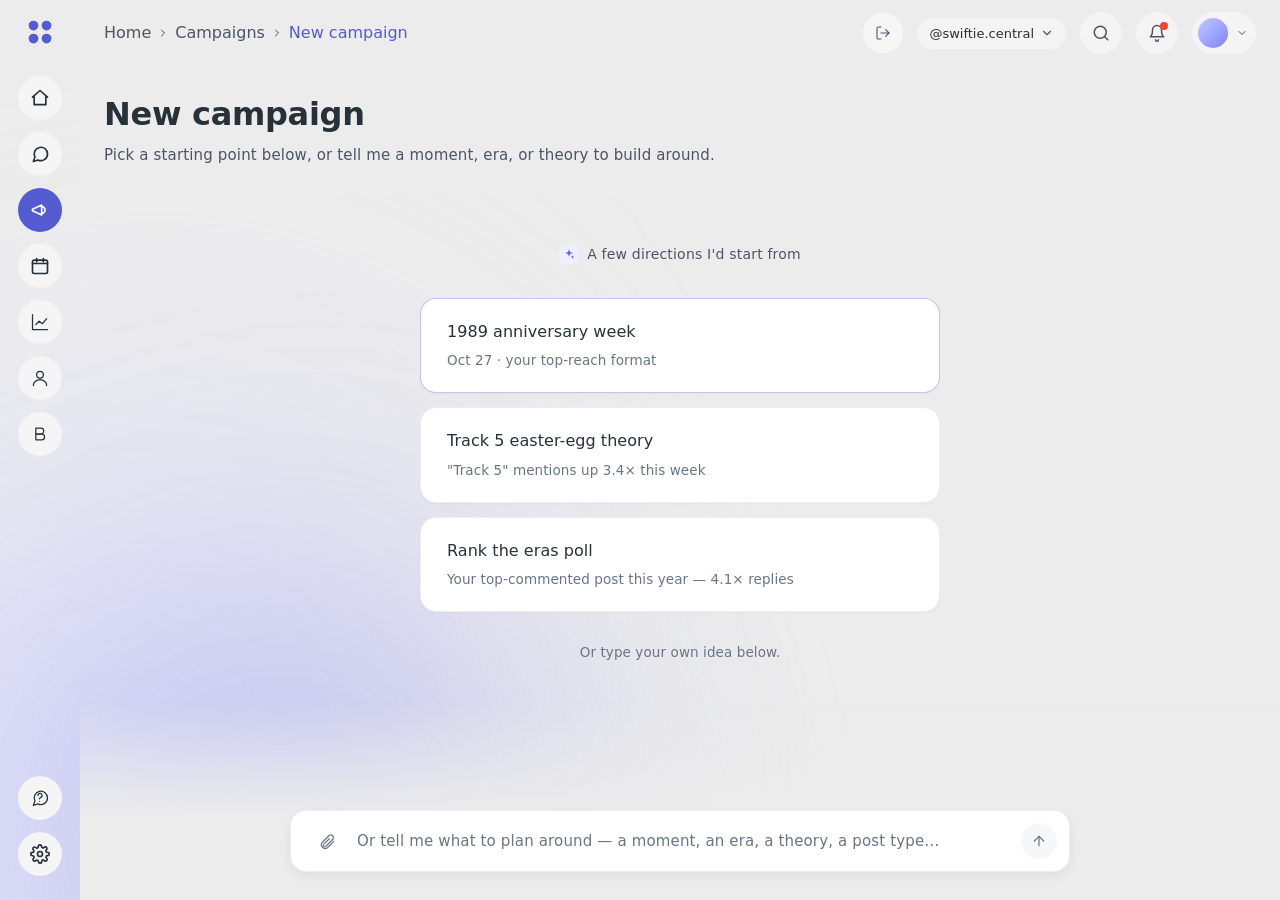
==== commit 427dfb1a: "Round 3: incremental DOM ops + left-column balance - Extract postCardHTML(), postDividerHTML(), post" ====
--- a/designs/create-campaign.html
+++ b/designs/create-campaign.html
@@ -65,9 +65,18 @@
      position, same left/right anchoring. The card carries a soft border
      and light shadow so it reads as an input surface, not a floating card. */
   .cc-qdock__card {
-    box-shadow: 0 6px 20px rgba(15, 23, 42, 0.06) !important;
+    /* Card participates in the material story — a slightly translucent
+       surface with its own gentle backdrop-filter creates a "clarity
+       zone" punched into the frosted scrim, rather than a paper card
+       floating on fog. Boosted shadow so the card still lifts. */
+    box-shadow: 0 12px 32px rgba(15, 23, 42, 0.10),
+                0 2px 6px rgba(15, 23, 42, 0.05) !important;
     border-radius: 14px !important;
-    padding: 6px 6px 8px 6px; /* extra breathing space around head/list/composer */
+    padding: 6px 6px 8px 6px;
+    background: rgba(255, 255, 255, 0.88) !important;
+    backdrop-filter: blur(4px) saturate(1.08) !important;
+    -webkit-backdrop-filter: blur(4px) saturate(1.08) !important;
+    border: 1px solid rgba(255, 255, 255, 0.6) !important;
   }
   /* Qdock header, list, and composer get extra whitespace so the surface
      feels like a room, not a stuffed shelf. Head is a comfy row; list has
@@ -89,44 +98,50 @@
      - Intensity (opacity + blur strength) varies per role, not the tint
      ------------------------------------------------------------------- */
 
-  /* Bottom fade mask — always on during conversation. Fades from a warm
-     glass tint (bridging the qdock scrim material) into the canvas so
-     content never bleeds under the fixed composer / qdock. */
+  /* Bottom fade mask — always on during conversation. Pure canvas fade,
+     no warm-glass tint in the intermediate stops. The scrim material
+     is only meant to appear when the qdock is open; when closed, the
+     bottom should read as clean canvas fading to transparent, not
+     glass-tinted haze. */
   .cc-scroll-mask {
     position: fixed;
     left: var(--sidebar-w, 80px);
     right: 0;
     bottom: 0;
-    height: 220px;
+    height: 200px;
     z-index: 30;
     pointer-events: none;
     background: linear-gradient(
       to top,
       var(--camp-surface-canvas, #ECECEC) 0%,
-      var(--camp-surface-canvas, #ECECEC) 32%,
-      rgba(252, 252, 254, 0.55) 62%,
-      rgba(252, 252, 254, 0) 100%
+      var(--camp-surface-canvas, #ECECEC) 42%,
+      rgba(236, 236, 236, 0) 100%
     );
   }
   /* Panel-aware trim — when the drafts panel is open, the mask stops at
      the panel's edge so it doesn't fade over the drafts column. */
   body.has-side-panel .cc-scroll-mask { right: var(--cc-panel-w, 520px); }
 
-  /* Qdock scrim — a PROGRESSIVE blur that's strong at the bottom (near
-     the qdock) and fades to zero at the top (near the header). CSS
-     can't gradient a `backdrop-filter` directly, so we stack two blurred
-     pseudo-elements and use mask-image gradients to feather each
-     layer's visibility across the vertical range. Net effect: perceived
-     blur strength ramps from ~15px at the bottom → 0 at the top, with
-     the two layers overlapping smoothly in the middle. */
+  /* Qdock scrim — a progressive blur that's strong at the bottom (near
+     the qdock) and fades to zero at the top (near the header). Two
+     blurred pseudo-elements stack; a third noise layer (child span)
+     sits on top so the material reads as real frosted glass, not a
+     software blur. Ease-in-out on the fade so the room settles around
+     the question rather than snapping to it. */
   .cc-qdock-scrim {
     position: fixed;
     inset: var(--cc-topbar-h, 66px) 0 0 var(--sidebar-w, 80px);
     z-index: 33; /* below qdock (34), above mask (30) */
     background: transparent;
     opacity: 0;
+    /* CRITICAL: visibility: hidden fully kills the backdrop-filter on
+       the ::before/::after pseudo-elements. With opacity:0 alone, some
+       browsers keep computing the filter and it bleeds a subtle blur
+       into the bottom of the page even when the qdock is closed. */
+    visibility: hidden;
     pointer-events: none;
-    transition: opacity 220ms var(--ease-standard);
+    transition: opacity 340ms cubic-bezier(0.4, 0, 0.2, 1),
+                visibility 0s linear 340ms;
     overflow: hidden;
   }
   .cc-qdock-scrim::before,
@@ -136,59 +151,110 @@
     inset: 0;
     pointer-events: none;
   }
-  /* Bottom layer — strongest blur, revealed only across the lower ~60%
-     of the scrim with a smooth easing fade to invisible above. Both
-     layers share the same warm-glass tint so the gradient reads as an
-     intensity change (blur strength), not a colour drift. */
+  /* Bottom layer — the strong-blur core sits right under the qdock. A
+     whisper of cool undertone (rgba(248,250,253,X)) reads as glass, not
+     a Photoshop overlay. Saturate commits to 1.12 so colours under the
+     blur retain vibrance instead of graying out. Mask taper uses
+     pixel-based stops at the top so short viewports keep a real feather
+     instead of collapsing to a hard band. */
   .cc-qdock-scrim::before {
-    backdrop-filter: blur(12px) saturate(1.08);
-    -webkit-backdrop-filter: blur(12px) saturate(1.08);
-    background: rgba(252, 252, 254, 0.22);
+    backdrop-filter: blur(22px) saturate(1.12);
+    -webkit-backdrop-filter: blur(22px) saturate(1.12);
+    background: rgba(248, 250, 253, 0.30);
+    /* Strictly ascending stops — previous version mixed pixel-from-top
+       (like 80px) with percent-from-bottom stops that reversed order,
+       which collapses into a HARD BAND under CSS clamping rules. This
+       reads as the "sudden crop" of the blur. Fixed by using a smooth
+       0% → 100% ramp with generous mid-band easing. */
     -webkit-mask-image: linear-gradient(
       to top,
-      rgba(0, 0, 0, 1) 0%,
-      rgba(0, 0, 0, 1) 22%,
-      rgba(0, 0, 0, 0.55) 48%,
-      rgba(0, 0, 0, 0.15) 68%,
-      rgba(0, 0, 0, 0) 82%
+      rgba(0, 0, 0, 1)    0%,
+      rgba(0, 0, 0, 1)    38%,
+      rgba(0, 0, 0, 0.78) 50%,
+      rgba(0, 0, 0, 0.42) 62%,
+      rgba(0, 0, 0, 0.18) 72%,
+      rgba(0, 0, 0, 0.05) 82%,
+      rgba(0, 0, 0, 0)    92%
     );
     mask-image: linear-gradient(
       to top,
-      rgba(0, 0, 0, 1) 0%,
-      rgba(0, 0, 0, 1) 22%,
-      rgba(0, 0, 0, 0.55) 48%,
-      rgba(0, 0, 0, 0.15) 68%,
-      rgba(0, 0, 0, 0) 82%
+      rgba(0, 0, 0, 1)    0%,
+      rgba(0, 0, 0, 1)    38%,
+      rgba(0, 0, 0, 0.78) 50%,
+      rgba(0, 0, 0, 0.42) 62%,
+      rgba(0, 0, 0, 0.18) 72%,
+      rgba(0, 0, 0, 0.05) 82%,
+      rgba(0, 0, 0, 0)    92%
     );
   }
-  /* Middle layer — gentler blur, extends further up so the transition
-     from "blurred" to "sharp" isn't a hard step. Same tint as the
-     bottom layer at half strength (0.10) — reinforces mid-band softness
-     without stacking harshly. */
+  /* Middle layer — a longer, gentler blur that extends further up so
+     the transition from strong blur to sharp content is a slow taper,
+     not a visible band. Same cool tint at half strength. */
   .cc-qdock-scrim::after {
-    backdrop-filter: blur(5px) saturate(1.08);
-    -webkit-backdrop-filter: blur(5px) saturate(1.08);
-    background: rgba(252, 252, 254, 0.10);
+    backdrop-filter: blur(9px) saturate(1.12);
+    -webkit-backdrop-filter: blur(9px) saturate(1.12);
+    background: rgba(248, 250, 253, 0.14);
+    /* Same fix — strictly ascending stops. The middle layer extends
+       farther up than the strong layer so the composite fade reaches
+       all the way to the scrim's top edge without a visible seam. */
     -webkit-mask-image: linear-gradient(
       to top,
-      rgba(0, 0, 0, 0.7) 0%,
-      rgba(0, 0, 0, 0.7) 35%,
-      rgba(0, 0, 0, 0.35) 60%,
-      rgba(0, 0, 0, 0.10) 82%,
-      rgba(0, 0, 0, 0) 100%
+      rgba(0, 0, 0, 0.85) 0%,
+      rgba(0, 0, 0, 0.85) 32%,
+      rgba(0, 0, 0, 0.62) 48%,
+      rgba(0, 0, 0, 0.36) 62%,
+      rgba(0, 0, 0, 0.16) 76%,
+      rgba(0, 0, 0, 0.04) 88%,
+      rgba(0, 0, 0, 0)    100%
     );
     mask-image: linear-gradient(
       to top,
-      rgba(0, 0, 0, 0.7) 0%,
-      rgba(0, 0, 0, 0.7) 35%,
-      rgba(0, 0, 0, 0.35) 60%,
-      rgba(0, 0, 0, 0.10) 82%,
-      rgba(0, 0, 0, 0) 100%
+      rgba(0, 0, 0, 0.85) 0%,
+      rgba(0, 0, 0, 0.85) 32%,
+      rgba(0, 0, 0, 0.62) 48%,
+      rgba(0, 0, 0, 0.36) 62%,
+      rgba(0, 0, 0, 0.16) 76%,
+      rgba(0, 0, 0, 0.04) 88%,
+      rgba(0, 0, 0, 0)    100%
+    );
+  }
+  /* Noise layer — inline SVG turbulence at ~5% opacity. Grounds the
+     material from "software blur" to "frosted glass" by adding
+     micro-diffraction Backdrop-filter alone can never simulate.
+     Masked with the same envelope as the blur so noise only shows
+     where the glass is thick. */
+  .cc-qdock-scrim__noise {
+    position: absolute;
+    inset: 0;
+    pointer-events: none;
+    opacity: 0.055;
+    background-image: url("data:image/svg+xml;utf8,<svg xmlns='http://www.w3.org/2000/svg' width='240' height='240'><filter id='n'><feTurbulence type='fractalNoise' baseFrequency='0.85' numOctaves='2' seed='4'/><feColorMatrix values='0 0 0 0 0.05  0 0 0 0 0.05  0 0 0 0 0.05  0 0 0 1 0'/></filter><rect width='100%25' height='100%25' filter='url(%23n)'/></svg>");
+    background-size: 240px 240px;
+    mix-blend-mode: multiply;
+    /* Same fix — strictly ascending stops so the noise fades cleanly
+       instead of collapsing to a hard band. */
+    -webkit-mask-image: linear-gradient(
+      to top,
+      rgba(0, 0, 0, 1)   0%,
+      rgba(0, 0, 0, 1)   40%,
+      rgba(0, 0, 0, 0.4) 60%,
+      rgba(0, 0, 0, 0)   80%
+    );
+    mask-image: linear-gradient(
+      to top,
+      rgba(0, 0, 0, 1)   0%,
+      rgba(0, 0, 0, 1)   40%,
+      rgba(0, 0, 0, 0.4) 60%,
+      rgba(0, 0, 0, 0)   80%
     );
   }
   body.has-qdock .cc-qdock-scrim {
     opacity: 1;
+    visibility: visible;
     pointer-events: auto;
+    /* Match transition — no delay on visibility when opening. */
+    transition: opacity 340ms cubic-bezier(0.4, 0, 0.2, 1),
+                visibility 0s linear 0s;
   }
   /* Keep the campaign header readable above the scrim so users always
      see what they're planning. */
@@ -245,7 +311,23 @@
   #cc-qdock-minimize svg { width: 14px; height: 14px; }
   .cc-qdock.is-minimized .cc-qdock__list,
   .cc-qdock.is-minimized .cc-qdock__composer { display: none; }
-  .cc-qdock.is-minimized .cc-qdock__card { border-radius: 999px !important; }
+  .cc-qdock.is-minimized .cc-qdock__card {
+    border-radius: 999px !important;
+    /* Minimized state has no modal presence — drop the backdrop-filter
+       and the translucent surface so it reads as a status pill, not a
+       glass card. */
+    background: #FFFFFF !important;
+    backdrop-filter: none !important;
+    -webkit-backdrop-filter: none !important;
+    border: 1px solid var(--camp-border-hairline) !important;
+    box-shadow: 0 4px 12px rgba(15, 23, 42, 0.06) !important;
+  }
+  /* And hide the entire scrim when the qdock is minimized — no more
+     blurred conversation behind an unobtrusive pill. */
+  body.has-qdock:has(.cc-qdock.is-minimized) .cc-qdock-scrim {
+    opacity: 0 !important;
+    pointer-events: none !important;
+  }
   .cc-qdock.is-minimized .cc-qdock__head { padding: 10px 14px; }
   .cc-qdock.is-minimized .cc-qdock__title {
     font-size: 12px; font-weight: 500; color: var(--camp-text-secondary);
@@ -409,9 +491,22 @@
   }
   body.has-drafts .cc-title { font-size: 24px; line-height: 30px; }
   body.has-drafts .cc-subtitle { font-size: 14px; line-height: 20px; }
+  /* When the drafts panel is open, the left conversation column should
+     stay narrow (matching the composer) rather than sprawling across
+     the whole viewport. Was `max-width: none; width: 100%` — that let
+     the chat sprawl 1300px+ next to a 560px composer, making the left
+     side read as cropped and imbalanced. */
   body.has-side-panel .cc-chat {
-    max-width: none;
+    max-width: var(--cc-chat-max, 780px);
     width: 100%;
+    margin: 0;
+  }
+  /* In the drafting phase specifically, the chat column matches the
+     composer's floating pill width so the two feel like one column. */
+  body.has-drafts .cc-chat,
+  body.has-drafts.has-side-panel .cc-chat {
+    max-width: 636px;
+    margin: 0;
   }
 
   /* ==================================================================
@@ -421,30 +516,28 @@
      internal scroll, composer integrated at the bottom edge.
      ================================================================== */
   body.has-drafts .cc-main {
-    position: fixed;
-    /* Left/right derived so the card centers within the left column of
-       the split layout (between the sidebar + heading rail and the
-       drafts panel). max-width matches the spec's 667.5px inner cap. */
-    left: calc(var(--sidebar-w, 80px) + 24px);
-    right: calc(var(--cc-panel-w, 900px) + 24px);
-    top: calc(var(--cc-topbar-h, 66px) + 148px);
-    bottom: 24px;
-    max-width: 668px;
-    margin: 0 auto;
-    padding: 16px;
-    /* Warm-glass material — same recipe as the qdock scrim layers:
-       cream-white tint + gentle saturate, softened by a 12px backdrop
-       blur so the card reads as a frosted surface, not a flat pane. */
-    background: rgba(252, 252, 254, 0.55);
-    backdrop-filter: blur(12px) saturate(1.08);
-    -webkit-backdrop-filter: blur(12px) saturate(1.08);
-    border: 1px solid rgba(255, 255, 255, 0.6);
-    border-radius: 24px;
-    display: flex;
-    flex-direction: column;
-    gap: 12px;
-    overflow: hidden;
-    z-index: 10;
+    /* The chat now flows in the natural document column instead of
+       becoming a bounded card. This matches the pre-draft experience —
+       transparent surface, no border, no rounded frame, no backdrop
+       blur — so the drafts panel is the only visible container in the
+       drafting state. Chat sits centered in the remaining left column. */
+    position: relative;
+    left: auto;
+    right: auto;
+    top: auto;
+    bottom: auto;
+    max-width: none;
+    margin: 0;
+    padding: 8px var(--cc-rail-inset) 140px var(--cc-rail-inset);
+    background: transparent;
+    backdrop-filter: none;
+    -webkit-backdrop-filter: none;
+    border: 0;
+    border-radius: 0;
+    display: block;
+    gap: 0;
+    overflow: visible;
+    z-index: auto;
     transition: none;
   }
   /* The chatlog now scrolls INSIDE the card, not with the page. Gives
@@ -463,7 +556,9 @@
     flex-direction: column;
     align-items: stretch;
     gap: 24px;
-    max-width: none;
+    /* Cap the chat column to the composer's width so the left side reads
+       as one balanced column instead of a wide chat over a narrow input. */
+    max-width: 636px;
     margin: 0;
     width: 100%;
     box-sizing: border-box;
@@ -1134,6 +1229,57 @@
   .cc-postcard__minus:hover { background: var(--camp-surface-hover); color: var(--camp-text-primary); }
   .cc-postcard__minus svg { width: 18px; height: 18px; }
 
+  /* Split top-right actions — duplicate + delete replace the old kebab.
+     Two 26px targets, quiet at rest, distinct on hover: duplicate lifts
+     indigo, delete flushes red so destructive intent reads clearly. */
+  .cc-postcard__act {
+    width: 26px; height: 26px;
+    border: none; background: transparent;
+    color: #9AA4B2;
+    cursor: pointer;
+    display: inline-flex; align-items: center; justify-content: center;
+    border-radius: 6px;
+    transition: background 160ms var(--ease-standard), color 160ms var(--ease-standard);
+  }
+  .cc-postcard__act svg { width: 16px; height: 16px; }
+  .cc-postcard__act--duplicate:hover {
+    background: var(--camp-primary-tint, #EEF0FF);
+    color: var(--camp-primary, #545BD1);
+  }
+  .cc-postcard__act--delete:hover {
+    background: #FEECEC;
+    color: #D92D20;
+  }
+
+  /* Body row with image on the RIGHT — flex row, text first, image
+     pinned to a fixed 96px column on the right. DOM order matches
+     visual order so tab / screen-reader flow reads copy first. */
+  .cc-postcard__body-row--image-right {
+    display: flex;
+    flex-direction: row;
+    align-items: flex-start;
+    gap: 14px;
+  }
+  .cc-postcard__body-row--image-right .cc-postcard__text {
+    flex: 1 1 auto;
+    min-width: 0;
+  }
+  .cc-postcard__body-row--image-right .cc-postcard__imgslot,
+  .cc-postcard__body-row--image-right .cc-postcard__image {
+    flex: 0 0 96px;
+  }
+
+  /* Schedule chip variant — reuses the tone chip pill shape so the two
+     controls read as siblings. Icon on the left, label, chevron on the
+     right. Same rest / hover treatment as .cc-postcard__tone-chip. */
+  .cc-postcard__tone-chip--schedule { }
+  .cc-postcard__tone-chip-icon {
+    width: 12px; height: 12px;
+    flex-shrink: 0;
+    opacity: 0.9;
+    color: currentColor;
+  }
+
   /* Body copy — the hook leads (stronger weight, slightly larger), the
      body sits behind it as secondary prose. Structuring the copy this
      way lets the reader scan the strongest sentence before deciding to
@@ -1576,8 +1722,295 @@
   }
   .cc-modal__btn--primary:hover { background: #4B4FB5; border-color: #4B4FB5; }
 
-  /* Schedule modal — wider to accommodate the per-post preview list. */
-  .cc-modal--schedule { width: 540px; }
+  /* ==================================================================
+     Schedule picker — 516×588 overlay with a month calendar plus hour /
+     minute / AM-PM column scrollers. Matches the provided spec. Opens
+     from "Schedule for later"; on Apply, redistributes post times.
+     ================================================================== */
+  .cc-sched-scrim {
+    position: fixed;
+    inset: 0;
+    background: rgba(15, 23, 42, 0.32);
+    /* Higher than any other layer (side-panel is 45, qdock scrim 33,
+       toasts stack around 60) so the picker sits above everything. */
+    z-index: 200;
+    display: grid;
+    place-items: center;
+    animation: ccScrimIn 220ms cubic-bezier(0.4, 0, 0.2, 1);
+  }
+  .cc-sched-scrim[hidden] { display: none; }
+  .cc-sched {
+    display: flex;
+    flex-direction: column;
+    align-items: flex-start;
+    width: 516px;
+    height: 588px;
+    background: #FFFFFF;
+    box-shadow: 0 0 72px 4px rgba(0, 0, 0, 0.12);
+    border-radius: 12px;
+    animation: ccModalIn 260ms cubic-bezier(0.3, 0, 0, 1);
+  }
+  .cc-sched__head {
+    box-sizing: border-box;
+    display: flex;
+    flex-direction: row;
+    justify-content: space-between;
+    align-items: flex-start;
+    padding: 12px 16px;
+    width: 100%;
+    height: 76px;
+    border-bottom: 1px solid #ECEFF1;
+    flex: 0 0 auto;
+  }
+  .cc-sched__head-copy { display: flex; flex-direction: column; gap: 0; padding-top: 4px; }
+  .cc-sched__title {
+    font-family: var(--font-sans);
+    font-size: 18px; font-weight: 500; line-height: 24px;
+    color: #263238;
+    margin: 0;
+  }
+  .cc-sched__subtitle {
+    font-family: var(--font-sans);
+    font-size: 14px; font-weight: 400; line-height: 28px;
+    letter-spacing: 0.1px;
+    color: #4B5565;
+    margin: 0;
+  }
+  .cc-sched__close {
+    width: 40px; height: 40px;
+    padding: 8px;
+    display: grid; place-items: center;
+    background: transparent;
+    border: 0;
+    border-radius: 8px;
+    color: #9AA4B2;
+    cursor: pointer;
+    transition: background 160ms var(--ease-standard), color 160ms var(--ease-standard);
+  }
+  .cc-sched__close:hover { background: #F5F7FA; color: #263238; }
+  .cc-sched__close svg { width: 20px; height: 20px; }
+
+  .cc-sched__body {
+    display: flex;
+    flex-direction: row;
+    align-items: stretch;
+    width: 516px;
+    height: 440px;
+    flex: 0 0 auto;
+  }
+  .cc-sched__cal {
+    width: 328px;
+    height: 440px;
+    background: #FFFFFF;
+    box-shadow: 0 20px 24px -4px rgba(16, 24, 40, 0.08),
+                0 8px 8px -4px rgba(16, 24, 40, 0.03);
+    box-sizing: border-box;
+  }
+  .cc-sched__cal-content {
+    display: flex; flex-direction: column;
+    padding: 12px 24px 20px;
+    gap: 12px;
+    width: 100%;
+    box-sizing: border-box;
+  }
+  .cc-sched__cal-month {
+    display: flex; align-items: center; justify-content: space-between;
+    width: 100%;
+    height: 36px;
+  }
+  .cc-sched__cal-nav {
+    width: 36px; height: 36px;
+    display: grid; place-items: center;
+    background: transparent;
+    border: 0; border-radius: 8px;
+    color: #263238;
+    cursor: pointer;
+    transition: background 160ms var(--ease-standard);
+  }
+  .cc-sched__cal-nav:hover { background: #F5F7FA; }
+  .cc-sched__cal-nav svg { width: 20px; height: 20px; }
+  .cc-sched__cal-month-label {
+    font-family: var(--font-sans);
+    font-size: 16px; font-weight: 500; line-height: 24px;
+    color: #263238;
+    text-align: center;
+    min-width: 100px;
+  }
+  .cc-sched__cal-year {
+    display: flex; align-items: center; justify-content: space-between;
+    gap: 12px;
+    padding: 0 6px;
+  }
+  .cc-sched__cal-year > span:first-child {
+    font-family: var(--font-sans);
+    font-size: 15px; font-weight: 500;
+    color: #263238;
+  }
+  .cc-sched__cal-year-btn {
+    font-family: var(--font-sans);
+    font-size: 13px; font-weight: 500;
+    color: #4B5565;
+    padding: 4px 10px;
+    border-radius: 6px;
+    background: #F5F7FA;
+    cursor: pointer;
+  }
+  .cc-sched__cal-weekhead {
+    display: grid;
+    grid-template-columns: repeat(7, 40px);
+    gap: 0;
+    padding-top: 2px;
+  }
+  .cc-sched__cal-weekhead span {
+    text-align: center;
+    font-family: var(--font-sans);
+    font-size: 12px; font-weight: 500;
+    color: #697586;
+    letter-spacing: 0.2px;
+    padding: 4px 0;
+  }
+  .cc-sched__cal-grid {
+    display: grid;
+    grid-template-columns: repeat(7, 40px);
+    row-gap: 4px;
+  }
+  .cc-sched__cal-cell {
+    width: 40px; height: 40px;
+    border-radius: 9999px;
+    background: transparent;
+    border: 0;
+    display: grid; place-items: center;
+    font-family: var(--font-sans);
+    font-size: 14px; font-weight: 500;
+    color: #263238;
+    cursor: pointer;
+    transition: background 140ms var(--ease-standard);
+    position: relative;
+  }
+  .cc-sched__cal-cell:hover { background: #F5F7FA; }
+  .cc-sched__cal-cell--muted { color: #697586; font-weight: 400; }
+  .cc-sched__cal-cell--today {
+    background: #F9FAFB;
+  }
+  .cc-sched__cal-cell--today::after {
+    content: '';
+    position: absolute;
+    width: 5px; height: 5px;
+    left: calc(50% - 2.5px);
+    bottom: 4px;
+    border-radius: 999px;
+    background: #545BD1;
+  }
+  .cc-sched__cal-cell--selected {
+    background: #545BD1;
+    color: #FFFFFF;
+    font-family: 'Outfit', var(--font-sans);
+  }
+  .cc-sched__cal-cell--selected:hover { background: #4B4FB5; }
+
+  .cc-sched__time {
+    display: flex;
+    flex-direction: row;
+    align-items: stretch;
+    width: 188px;
+    height: 440px;
+    background: #FFFFFF;
+  }
+  .cc-sched__time-col {
+    box-sizing: border-box;
+    display: flex;
+    flex-direction: column;
+    align-items: center;
+    padding: 12px 8px 12px;
+    gap: 4px;
+    width: 60px;
+    height: 440px;
+    overflow-y: auto;
+    scrollbar-width: none;
+    border-right: 1px solid #ECEFF1;
+  }
+  .cc-sched__time-col::-webkit-scrollbar { width: 0; display: none; }
+  .cc-sched__time-col:first-child { border-left: 1px solid #ECEFF1; }
+  .cc-sched__time-col--ap {
+    padding-top: 12px;
+    justify-content: flex-start;
+    height: 440px;
+    overflow: hidden;
+  }
+  .cc-sched__time-cell {
+    display: grid; place-items: center;
+    padding: 8px;
+    width: 44px; height: 44px;
+    background: transparent;
+    border: 0; border-radius: 6px;
+    font-family: var(--font-sans);
+    font-size: 16px; font-weight: 400;
+    color: #4B5565;
+    cursor: pointer;
+    flex-shrink: 0;
+    transition: background 140ms var(--ease-standard), color 140ms var(--ease-standard);
+  }
+  .cc-sched__time-cell:hover { background: #F5F7FA; color: #202939; }
+  .cc-sched__time-cell--active {
+    background: #ECEFF1;
+    color: #202939;
+    font-weight: 500;
+  }
+
+  .cc-sched__foot {
+    box-sizing: border-box;
+    display: flex;
+    flex-direction: row;
+    justify-content: flex-end;
+    align-items: center;
+    gap: 12px;
+    padding: 16px;
+    width: 100%;
+    height: 72px;
+    border-top: 1px solid #ECEFF1;
+    flex: 0 0 auto;
+  }
+  .cc-sched__btn {
+    display: inline-flex; align-items: center; justify-content: center;
+    padding: 10px 14px;
+    height: 40px;
+    background: #FFFFFF;
+    border: 0;
+    border-radius: 8px;
+    font-family: var(--font-sans);
+    font-size: 14px; font-weight: 500;
+    cursor: pointer;
+    transition: background 160ms var(--ease-standard);
+  }
+  .cc-sched__btn--ghost { color: #344054; }
+  .cc-sched__btn--ghost:hover { background: #F5F7FA; }
+  .cc-sched__btn--primary {
+    background: #545BD1;
+    color: #FFFFFF;
+  }
+  .cc-sched__btn--primary:hover { background: #4B4FB5; }
+
+  /* ==================================================================
+     Schedule modal — wider to accommodate the per-post preview list.
+     ================================================================== */
+  .cc-modal--schedule { width: 540px; position: relative; }
+  /* Close X inside the modal — top-right, quiet at rest, dark on hover.
+     Only shown on the success view (per creative direction). */
+  .cc-modal__close {
+    position: absolute;
+    top: 14px; right: 14px;
+    width: 32px; height: 32px;
+    display: grid; place-items: center;
+    background: transparent;
+    border: 0;
+    border-radius: 8px;
+    color: #98A2B3;
+    cursor: pointer;
+    transition: background 160ms var(--ease-standard), color 160ms var(--ease-standard);
+    z-index: 2;
+  }
+  .cc-modal__close:hover { background: rgba(15, 23, 42, 0.05); color: #101828; }
+  .cc-modal__close svg { width: 18px; height: 18px; }
   .cc-schedule-list {
     display: flex; flex-direction: column; gap: 6px;
     margin: 0 0 16px 0;
@@ -1649,6 +2082,146 @@
     background: #2E7D32;
     color: #FFFFFF;
   }
+  /* Post-CTA hero — indigo-tinted lift so the confirm state reads as
+     "the moment before posting" rather than an alert. */
+  .cc-modal__hero-mark--post {
+    background: var(--camp-primary, #545BD1);
+    color: #FFFFFF;
+  }
+  /* Posting-state hero — the same indigo lift as the confirm mark, with
+     two concentric rings pulsing outward to signal work in flight. */
+  .cc-modal__hero--posting { position: relative; }
+  .cc-modal__hero--posting .cc-modal__hero-mark--posting {
+    background: var(--camp-primary, #545BD1);
+    color: #FFFFFF;
+    animation: ccPostingPulse 1400ms ease-in-out infinite;
+  }
+  .cc-modal__hero-ring {
+    position: absolute;
+    inset: 0;
+    margin: auto;
+    width: 56px; height: 56px;
+    border-radius: 50%;
+    border: 2px solid rgba(84, 91, 209, 0.35);
+    animation: ccPostingRing 1600ms cubic-bezier(0.2, 0.6, 0.2, 1) infinite;
+    pointer-events: none;
+  }
+  .cc-modal__hero-ring--delay { animation-delay: 700ms; }
+  @keyframes ccPostingRing {
+    0%   { transform: scale(0.85); opacity: 0.55; }
+    70%  { transform: scale(1.8);  opacity: 0; }
+    100% { transform: scale(1.8);  opacity: 0; }
+  }
+  @keyframes ccPostingPulse {
+    0%, 100% { transform: scale(1);    box-shadow: 0 0 0 0 rgba(84, 91, 209, 0.35); }
+    50%      { transform: scale(1.03); box-shadow: 0 0 0 6px rgba(84, 91, 209, 0.00); }
+  }
+  /* Posting progress list — each post gets a row that flips from a
+     spinner (pending) to a check (done) as the animation walks through. */
+  .cc-schedule-progress {
+    list-style: none;
+    margin: 8px 0 20px 0;
+    padding: 0;
+    display: flex;
+    flex-direction: column;
+    gap: 8px;
+    text-align: left;
+  }
+  .cc-schedule-progress__row {
+    display: grid;
+    grid-template-columns: 22px 60px 1fr auto;
+    gap: 12px;
+    align-items: center;
+    padding: 10px 14px;
+    background: var(--camp-surface, #FFFFFF);
+    border: 1px solid var(--camp-border-hairline, #E4E7EC);
+    border-radius: 12px;
+    font-family: var(--font-sans);
+    font-size: 13px;
+    color: var(--camp-text-secondary, #667085);
+    transition: border-color 220ms var(--ease-standard), background 220ms var(--ease-standard);
+  }
+  .cc-schedule-progress__icon {
+    width: 22px; height: 22px;
+    display: grid; place-items: center;
+    border-radius: 50%;
+    background: var(--camp-primary-tint, #EEF0FF);
+    color: var(--camp-primary, #545BD1);
+    flex-shrink: 0;
+  }
+  .cc-schedule-progress__icon svg { width: 12px; height: 12px; }
+  .cc-schedule-progress__icon--spin svg { animation: ccSpin 900ms linear infinite; }
+  @keyframes ccSpin { to { transform: rotate(360deg); } }
+  .cc-schedule-progress__num {
+    font-weight: 600; color: var(--camp-text-primary, #101828);
+    font-size: 12px; letter-spacing: 0.3px; text-transform: uppercase;
+  }
+  .cc-schedule-progress__hook {
+    color: var(--camp-text-primary, #101828);
+    overflow: hidden;
+    text-overflow: ellipsis;
+    white-space: nowrap;
+    min-width: 0;
+  }
+  .cc-schedule-progress__status {
+    color: var(--camp-text-tertiary, #98A2B3);
+    font-size: 12px; font-weight: 500;
+    letter-spacing: 0.1px;
+  }
+  .cc-schedule-progress__row--done .cc-schedule-progress__icon {
+    background: #E7F5EA;
+    color: #2E7D32;
+  }
+  .cc-schedule-progress__row--done .cc-schedule-progress__status { color: #2E7D32; }
+  .cc-schedule-progress__row--done { border-color: rgba(46, 125, 50, 0.25); }
+
+  /* Success receipt — one row per post, showing what's live vs queued. */
+  .cc-schedule-receipt {
+    display: flex;
+    flex-direction: column;
+    gap: 8px;
+    margin: 8px 0 20px 0;
+    text-align: left;
+  }
+  .cc-schedule-receipt__row {
+    display: grid;
+    grid-template-columns: 22px 60px 1fr auto;
+    gap: 12px;
+    align-items: center;
+    padding: 10px 14px;
+    background: var(--camp-surface, #FFFFFF);
+    border: 1px solid var(--camp-border-hairline, #E4E7EC);
+    border-radius: 12px;
+    font-family: var(--font-sans);
+    font-size: 13px;
+    color: var(--camp-text-secondary, #667085);
+  }
+  .cc-schedule-receipt__row--live { border-color: rgba(46, 125, 50, 0.30); }
+  .cc-schedule-receipt__icon {
+    width: 22px; height: 22px;
+    display: grid; place-items: center;
+    border-radius: 50%;
+    background: var(--camp-primary-tint, #EEF0FF);
+    color: var(--camp-primary, #545BD1);
+    flex-shrink: 0;
+  }
+  .cc-schedule-receipt__row--live .cc-schedule-receipt__icon {
+    background: #E7F5EA; color: #2E7D32;
+  }
+  .cc-schedule-receipt__icon svg { width: 12px; height: 12px; }
+  .cc-schedule-receipt__num {
+    font-weight: 600; color: var(--camp-text-primary, #101828);
+    font-size: 12px; letter-spacing: 0.3px; text-transform: uppercase;
+  }
+  .cc-schedule-receipt__hook {
+    color: var(--camp-text-primary, #101828);
+    overflow: hidden;
+    text-overflow: ellipsis;
+    white-space: nowrap;
+    min-width: 0;
+  }
+  .cc-schedule-receipt__status { color: var(--camp-text-tertiary, #98A2B3); font-size: 12px; font-weight: 500; }
+  .cc-schedule-receipt__row--live .cc-schedule-receipt__status { color: #2E7D32; }
   @keyframes ccScrimIn {
     0%   { opacity: 0; }
     100% { opacity: 1; }
@@ -2305,21 +2878,21 @@
     display: flex;
     flex-direction: column;
     align-items: flex-start;
-    gap: 16px;
-    padding: 32px 0 12px;
+    gap: 22px;
+    padding: 40px 0 16px;
     text-align: left;
   }
   .cc-landing--intents .cc-landing__lead {
     justify-content: flex-start;
     color: var(--camp-text-secondary, #667085);
-    font-size: 13px;
+    font-size: 14px;
   }
   .cc-intent-pills {
     display: flex;
     flex-direction: column;
-    gap: 10px;
+    gap: 14px;
     width: 100%;
-    max-width: 480px;
+    max-width: 520px;
     align-self: flex-start;
   }
   .cc-intent-hint { align-self: flex-start; }
@@ -2327,11 +2900,11 @@
     display: flex;
     flex-direction: column;
     align-items: flex-start;
-    gap: 4px;
-    padding: 16px 20px;
+    gap: 8px;
+    padding: 22px 26px;
     background: var(--camp-surface, #FFFFFF);
     border: 1px solid var(--camp-border-hairline, #E4E7EC);
-    border-radius: 12px;
+    border-radius: 16px;
     font-family: var(--font-sans);
     color: var(--camp-text-primary, #101828);
     text-align: left;
@@ -2342,7 +2915,7 @@
       transform 180ms var(--ease-standard),
       box-shadow 180ms var(--ease-standard);
     box-shadow: 0 1px 2px rgba(15, 23, 42, 0.03);
-    line-height: 1.35;
+    line-height: 1.4;
   }
   .cc-intent-pill:hover {
     border-color: var(--camp-primary, #545BD1);
@@ -2358,7 +2931,7 @@
     border-color: rgba(84, 91, 209, 0.35);
   }
   .cc-intent-pill__label {
-    font-size: 14px;
+    font-size: 16px;
     font-weight: 500;
     color: inherit;
     letter-spacing: 0.05px;
@@ -2366,15 +2939,15 @@
   .cc-intent-pill__meta {
     color: var(--camp-text-tertiary, #98A2B3);
     font-weight: 400;
-    font-size: 12.5px;
+    font-size: 13.5px;
     letter-spacing: 0.1px;
   }
   .cc-intent-hint {
     font-family: var(--font-sans);
-    font-size: 12.5px;
+    font-size: 13.5px;
     color: var(--camp-text-tertiary, #98A2B3);
     letter-spacing: 0.1px;
-    margin-top: 4px;
+    margin-top: 8px;
   }
   /* Retire the old shape-card styles when intent-mode is present. */
   .cc-landing--intents .cc-shape-grid { display: none; }
@@ -2390,9 +2963,18 @@
      campaign's identity marker on the top-left corner regardless
      of state.
      ================================================================== */
+  /* Landing container sits inside the chat column (same width, same
+     centered position). Pills, lead badge, and hint are centered
+     within that column so they read as a gathered composition rather
+     than hugging the left rail — the chat column itself is what
+     anchors them to the conversation's future position. */
   body:not(.has-side-panel) .cc-landing--intents {
     align-items: center;
     text-align: center;
+    max-width: var(--cc-chat-max, 780px);
+    margin: 0 auto;
+    padding-left: 0;
+    padding-right: 0;
   }
   body:not(.has-side-panel) .cc-landing--intents .cc-landing__lead {
     justify-content: center;
@@ -2444,8 +3026,11 @@
     display: flex;
     flex-direction: column;
     gap: 0;
-    margin: 6px 0 14px 40px; /* aligns under .chatmsg__text (avatar 28 + gap 12) */
-    max-width: 640px;
+    /* Settled receipt aligns to the chat container's left edge — no
+       avatar-under indent — so the "thinking" metadata reads as a page
+       marker, not a Scout speech attribute. */
+    margin: 6px 0 14px 0;
+    max-width: 100%;
   }
   .cc-actions__ticker {
     display: flex;
@@ -2520,7 +3105,7 @@
     border: none;
     border-radius: 0;
     padding: 2px 0;
-    color: #98A2B3; /* muted grey — reads as done, not active */
+    color: #344054; /* dark grey — reads as settled thinking, sits on the page like metadata */
     font-size: 12px; font-weight: 500;
     line-height: 1.2;
     cursor: pointer;
@@ -2534,11 +3119,11 @@
     to   { opacity: 1; transform: translateY(0); }
   }
   .cc-actions--settled .cc-actions__receipt { display: inline-flex; }
-  .cc-actions__receipt:hover { color: #667085; }
+  .cc-actions__receipt:hover { color: #101828; }
   .cc-actions__receipt-check {
     width: 12px; height: 12px;
     display: inline-flex; align-items: center; justify-content: center;
-    color: #98A2B3;
+    color: #344054;
     flex-shrink: 0;
     opacity: 0.9;
   }
@@ -2817,6 +3402,16 @@
     <symbol id="i-sparkle" viewBox="0 0 24 24" fill="currentColor"><path d="M12 2.5l1.9 5.6 5.6 1.9-5.6 1.9L12 17.5l-1.9-5.6L4.5 10l5.6-1.9L12 2.5zm7.2 12l.9 2.7 2.7.9-2.7.9-.9 2.7-.9-2.7-2.7-.9 2.7-.9.9-2.7z"/></symbol>
     <symbol id="i-x-square" viewBox="0 0 24 24" fill="none" stroke="currentColor" stroke-width="1.8" stroke-linecap="round" stroke-linejoin="round"><line x1="6" y1="6" x2="18" y2="18"/><line x1="18" y1="6" x2="6" y2="18"/></symbol>
     <symbol id="i-tone" viewBox="0 0 24 24" fill="none" stroke="currentColor" stroke-width="1.6" stroke-linecap="round" stroke-linejoin="round"><path d="M4 18c0-4.4 3.6-8 8-8s8 3.6 8 8"/><circle cx="9" cy="10.5" r="1"/><circle cx="15" cy="10.5" r="1"/></symbol>
+    <!-- Fan-account tone glyphs — each maps to a distinct engagement mode. -->
+    <symbol id="i-tone-celebrate" viewBox="0 0 24 24" fill="none" stroke="currentColor" stroke-width="1.6" stroke-linecap="round" stroke-linejoin="round"><path d="M3 21l4.5-11.5L15 17l-2 2H7l-4 2z"/><path d="M14 3l1 2 2 1-2 1-1 2-1-2-2-1 2-1z"/><path d="M20 8l.5 1.2L22 10l-1.5.8L20 12l-.5-1.2L18 10l1.5-.8z"/></symbol>
+    <symbol id="i-tone-insider" viewBox="0 0 24 24" fill="none" stroke="currentColor" stroke-width="1.6" stroke-linecap="round" stroke-linejoin="round"><path d="M20 10.5v-4a2 2 0 0 0-2-2h-4l1-1.5L13 1l-3 3 3 3 2-1.5-.5-1H18v3.5"/><path d="M4 13v4a2 2 0 0 0 2 2h4l-1 1.5L11 23l3-3-3-3-2 1.5.5 1H6v-3.5"/><circle cx="12" cy="12" r="2.5"/></symbol>
+    <symbol id="i-tone-nostalgic" viewBox="0 0 24 24" fill="none" stroke="currentColor" stroke-width="1.6" stroke-linecap="round" stroke-linejoin="round"><path d="M3 12a9 9 0 1 0 3-6.7"/><polyline points="3 4 3 9 8 9"/><polyline points="12 7 12 12 15.5 14"/></symbol>
+    <symbol id="i-tone-community" viewBox="0 0 24 24" fill="none" stroke="currentColor" stroke-width="1.6" stroke-linecap="round" stroke-linejoin="round"><circle cx="9" cy="9" r="3"/><path d="M2 20c0-3.3 3.1-6 7-6s7 2.7 7 6"/><circle cx="17" cy="7" r="2.4"/><path d="M15 14c3 0 6 2.2 6 5"/></symbol>
+    <symbol id="i-tone-cheeky" viewBox="0 0 24 24" fill="none" stroke="currentColor" stroke-width="1.6" stroke-linecap="round" stroke-linejoin="round"><circle cx="12" cy="12" r="9"/><path d="M8.5 14.5c1 1.2 2.2 1.8 3.5 1.8s2.5-.6 3.5-1.8"/><path d="M8 9.5c.6-.8 1.3-1 2-1"/><circle cx="15" cy="9.2" r="0.9" fill="currentColor" stroke="none"/></symbol>
+    <symbol id="i-tone-reflective" viewBox="0 0 24 24" fill="none" stroke="currentColor" stroke-width="1.6" stroke-linecap="round" stroke-linejoin="round"><path d="M6 6h5v6H7l-1 3V6z"/><path d="M14 6h5v6h-4l-1 3V6z"/></symbol>
+    <!-- Post-card action glyphs for the delete/duplicate split. -->
+    <symbol id="i-trash" viewBox="0 0 24 24" fill="none" stroke="currentColor" stroke-width="1.6" stroke-linecap="round" stroke-linejoin="round"><path d="M4 7h16"/><path d="M9 7V5a2 2 0 0 1 2-2h2a2 2 0 0 1 2 2v2"/><path d="M6 7l1 12a2 2 0 0 0 2 2h6a2 2 0 0 0 2-2l1-12"/><line x1="10" y1="11" x2="10" y2="17"/><line x1="14" y1="11" x2="14" y2="17"/></symbol>
+    <symbol id="i-duplicate" viewBox="0 0 24 24" fill="none" stroke="currentColor" stroke-width="1.6" stroke-linecap="round" stroke-linejoin="round"><rect x="9" y="9" width="12" height="12" rx="2"/><path d="M5 15H4a1 1 0 0 1-1-1V4a1 1 0 0 1 1-1h10a1 1 0 0 1 1 1v1"/></symbol>
     <symbol id="i-clock" viewBox="0 0 24 24" fill="none" stroke="currentColor" stroke-width="1.6" stroke-linecap="round" stroke-linejoin="round"><circle cx="12" cy="12" r="9"/><polyline points="12 7 12 12 15.5 14"/></symbol>
     <symbol id="i-pencil-line" viewBox="0 0 24 24" fill="none" stroke="currentColor" stroke-width="1.6" stroke-linecap="round" stroke-linejoin="round"><path d="M3 17.25V21h3.75L17.81 9.94l-3.75-3.75L3 17.25z"/><path d="M14.06 6.19l3.75 3.75"/></symbol>
     <symbol id="i-book-open" viewBox="0 0 24 24" fill="none" stroke="currentColor" stroke-width="1.6" stroke-linecap="round" stroke-linejoin="round"><path d="M2 6h7a3 3 0 0 1 3 3v12"/><path d="M22 6h-7a3 3 0 0 0-3 3v12"/></symbol>
@@ -2827,7 +3422,13 @@
     <symbol id="i-arrow-up-right" viewBox="0 0 14 14" fill="none" stroke="currentColor" stroke-width="1.4" stroke-linecap="round" stroke-linejoin="round"><line x1="4" y1="10" x2="10" y2="4"/><polyline points="5 4 10 4 10 9"/></symbol>
     <symbol id="i-cloud-sun" viewBox="0 0 24 24" fill="none" stroke="currentColor" stroke-width="1.7" stroke-linecap="round" stroke-linejoin="round"><circle cx="7.5" cy="7.5" r="2.5"/><line x1="7.5" y1="2.5" x2="7.5" y2="3.5"/><line x1="7.5" y1="11.5" x2="7.5" y2="12.5"/><line x1="2.5" y1="7.5" x2="3.5" y2="7.5"/><line x1="11.5" y1="7.5" x2="12.5" y2="7.5"/><line x1="4" y1="4" x2="4.7" y2="4.7"/><line x1="10.3" y1="10.3" x2="11" y2="11"/><path d="M13 18a4 4 0 0 1 4-4c.5 0 1 .1 1.4.3A3 3 0 0 1 21 17a3 3 0 0 1-3 3H8a3.5 3.5 0 0 1 0-7 3.9 3.9 0 0 1 1.5.3"/></symbol>
     <symbol id="i-tag" viewBox="0 0 24 24" fill="none" stroke="currentColor" stroke-width="1.7" stroke-linecap="round" stroke-linejoin="round"><path d="M20.6 13.4l-8 8a2 2 0 0 1-2.8 0L3 14.6a2 2 0 0 1 0-2.8l8-8H20v9.6z"/><circle cx="16" cy="8" r="1.2" fill="currentColor" stroke="none"/></symbol>
-    <symbol id="i-users" viewBox="0 0 24 24" fill="none" stroke="currentColor" stroke-width="1.7" stroke-linecap="round" stroke-linejoin="round"><path d="M17 20v-2a4 4 0 0 0-4-4H6a4 4 0 0 0-4 4v2"/><circle cx="9.5" cy="7" r="3.5"/><path d="M22 20v-2a4 4 0 0 0-3-3.87"/><path d="M16 3.13a4 4 0 0 1 0 7.75"/></symbol>
+    <!-- Sidebar icons — kept in sync with poc/index.html so both surfaces
+         share exactly the same nav visuals. -->
+    <symbol id="i-users" viewBox="0 0 24 24" fill="none" stroke="currentColor" stroke-width="1.5" stroke-linecap="round" stroke-linejoin="round"><circle cx="12" cy="8" r="4"/><path d="M4 21c0-4 4-7 8-7s8 3 8 7"/></symbol>
+    <symbol id="i-user"  viewBox="0 0 24 24" fill="none" stroke="currentColor" stroke-width="2"   stroke-linecap="round" stroke-linejoin="round"><circle cx="12" cy="8" r="4"/><path d="M4 21c0-4 4-7 8-7s8 3 8 7"/></symbol>
+    <symbol id="i-bold"  viewBox="0 0 24 24" fill="none" stroke="currentColor" stroke-width="1.5" stroke-linecap="round" stroke-linejoin="round"><path d="M7 5h6a3.5 3.5 0 0 1 0 7H7z"/><path d="M7 12h7a3.5 3.5 0 0 1 0 7H7z"/></symbol>
+    <symbol id="i-question" viewBox="0 0 24 24" fill="none" stroke="currentColor" stroke-width="1.5" stroke-linecap="round" stroke-linejoin="round"><path d="M21 12a8 8 0 0 1-11.6 7.1L4 21l1.9-5.4A8 8 0 1 1 21 12z"/><path d="M9.5 9a2.5 2.5 0 1 1 3 2.5c-.7.2-1 .7-1 1.4V13"/><line x1="11.5" y1="16" x2="11.51" y2="16"/></symbol>
+    <symbol id="i-settings" viewBox="0 0 24 24" fill="none" stroke="currentColor" stroke-width="2" stroke-linecap="round" stroke-linejoin="round"><circle cx="12" cy="12" r="3"/><path d="M19.4 15a1.7 1.7 0 0 0 .3 1.8l.1.1a2 2 0 1 1-2.8 2.8l-.1-.1a1.7 1.7 0 0 0-1.8-.3 1.7 1.7 0 0 0-1 1.5V21a2 2 0 1 1-4 0v-.1a1.7 1.7 0 0 0-1-1.5 1.7 1.7 0 0 0-1.8.3l-.1.1a2 2 0 1 1-2.8-2.8l.1-.1a1.7 1.7 0 0 0 .3-1.8 1.7 1.7 0 0 0-1.5-1H3a2 2 0 1 1 0-4h.1a1.7 1.7 0 0 0 1.5-1 1.7 1.7 0 0 0-.3-1.8l-.1-.1a2 2 0 1 1 2.8-2.8l.1.1a1.7 1.7 0 0 0 1.8.3h0a1.7 1.7 0 0 0 1-1.5V3a2 2 0 1 1 4 0v.1c0 .7.4 1.3 1 1.5h0a1.7 1.7 0 0 0 1.8-.3l.1-.1a2 2 0 1 1 2.8 2.8l-.1.1a1.7 1.7 0 0 0-.3 1.8v0c.2.6.8 1 1.5 1H21a2 2 0 1 1 0 4h-.1c-.7 0-1.3.4-1.5 1z"/></symbol>
     <symbol id="i-target" viewBox="0 0 24 24" fill="none" stroke="currentColor" stroke-width="1.7" stroke-linecap="round" stroke-linejoin="round"><circle cx="12" cy="12" r="9"/><circle cx="12" cy="12" r="5.5"/><circle cx="12" cy="12" r="2"/></symbol>
     <!-- Scout loader — 4 circles animate via CSS to signal "thinking". -->
     <symbol id="i-scout-loader" viewBox="0 0 24 24"><g><circle class="scout-loader__c scout-loader__c--1" cx="7"  cy="7"  r="3"/><circle class="scout-loader__c scout-loader__c--2" cx="7"  cy="17" r="3"/><circle class="scout-loader__c scout-loader__c--3" cx="17" cy="17" r="3"/><circle class="scout-loader__c scout-loader__c--4" cx="17" cy="7"  r="3"/></g></symbol>
@@ -2840,17 +3441,26 @@
     <div class="atmosphere__blob atmosphere__blob--indigo"></div>
   </div>
 
-  <aside class="sidebar">
-    <div class="sidebar__logo"><svg width="26" height="26"><use href="#i-logo"/></svg></div>
-    <nav class="sidebar__nav">
-      <button class="sidebar__btn" title="Home" data-goto="../poc/index.html?view=home"><svg><use href="#i-home"/></svg></button>
-      <button class="sidebar__btn" title="Scout"><svg><use href="#i-chat"/></svg></button>
-      <button class="sidebar__btn is-active" title="Campaigns" data-goto="../poc/index.html"><svg><use href="#i-megaphone"/></svg></button>
-      <button class="sidebar__btn" title="Scheduler"><svg><use href="#i-cal"/></svg></button>
-      <button class="sidebar__btn" title="Analytics"><svg><use href="#i-analytics"/></svg></button>
+  <!-- Sidebar — mirrors poc/index.html exactly (buttons, order, classes,
+       data-nav attrs). Since this is a standalone page, we ALSO run a
+       small routing shim below that turns data-nav clicks into
+       navigations back into the POC so nothing breaks. -->
+  <aside class="sidebar" id="sidebar">
+    <div class="sidebar__logo" aria-label="Flagstaff Social">
+      <svg width="26" height="26"><use href="#i-logo"/></svg>
+    </div>
+    <nav class="sidebar__nav" aria-label="Primary">
+      <button class="sidebar__btn" data-nav="home"      title="Home"><svg><use href="#i-home"/></svg></button>
+      <button class="sidebar__btn" data-nav="posts"     title="Posts"><svg><use href="#i-chat"/></svg></button>
+      <button class="sidebar__btn is-active" data-nav="campaigns" title="Campaigns" aria-current="page"><svg><use href="#i-megaphone"/></svg></button>
+      <button class="sidebar__btn" data-nav="calendar"  title="Scheduler"><svg><use href="#i-cal"/></svg></button>
+      <button class="sidebar__btn" data-nav="analytics" title="Analytics"><svg><use href="#i-analytics"/></svg></button>
+      <button class="sidebar__btn sidebar__btn--campaigns-only" data-nav="team"    title="Team Management"><svg><use href="#i-users"/></svg></button>
+      <button class="sidebar__btn sidebar__btn--campaigns-only" data-nav="content" title="Content"><svg><use href="#i-bold"/></svg></button>
     </nav>
     <div class="sidebar__footer">
-      <button class="sidebar__btn" title="Search"><svg><use href="#i-search"/></svg></button>
+      <button class="sidebar__btn sidebar__btn--campaigns-only" data-nav="support" title="Support"><svg><use href="#i-question"/></svg></button>
+      <button class="sidebar__btn sidebar__settings" title="Settings"><svg><use href="#i-settings"/></svg></button>
     </div>
   </aside>
 
@@ -2919,15 +3529,15 @@
 
           <button class="cc-intent-pill" type="button" data-shape="trend">
             <span class="cc-intent-pill__label">Track 5 easter-egg theory</span>
-            <span class="cc-intent-pill__meta">Fandom theory chatter up this week</span>
+            <span class="cc-intent-pill__meta">"Track 5" mentions up 3.4× this week</span>
           </button>
 
           <button class="cc-intent-pill" type="button" data-shape="success">
             <span class="cc-intent-pill__label">Rank the eras poll</span>
-            <span class="cc-intent-pill__meta">Your highest-comment format</span>
+            <span class="cc-intent-pill__meta">Your top-commented post this year — 4.1× replies</span>
           </button>
         </div>
-        <div class="cc-intent-hint">Or tell me your own in the chat below.</div>
+        <div class="cc-intent-hint">Or type your own idea below.</div>
       </section>
 
       <section class="cc-chat" aria-live="polite">
@@ -2945,7 +3555,7 @@
     <button class="chat-composer__attach" type="button" aria-label="Attach an image" title="Attach an image" id="cc-attach-btn">
       <svg viewBox="0 0 24 24" fill="none" stroke="currentColor" stroke-width="1.6" stroke-linecap="round" stroke-linejoin="round"><path d="M21 12.5l-8.5 8.5a5 5 0 0 1-7-7l9-9a3.5 3.5 0 1 1 5 5l-9 9a2 2 0 1 1-2.8-2.8L15 9"/></svg>
     </button>
-    <input class="chat-composer__input" type="text" placeholder="Reply to Scout..." autofocus />
+    <input class="chat-composer__input" type="text" placeholder="Or type your own — a moment, an era, a theory…" autofocus />
     <button class="chat-composer__send" type="submit" aria-label="Send" disabled>
       <svg viewBox="0 0 24 24" fill="none" stroke="currentColor" stroke-width="1.8" stroke-linecap="round" stroke-linejoin="round"><path d="M12 19V5"/><path d="m5 12 7-7 7 7"/></svg>
     </button>
@@ -2960,7 +3570,7 @@
 
 <!-- Scrim behind the qdock — soft-white blur so the conversation reads
      as backgrounded while a question is on screen. Purely presentational. -->
-<div class="cc-qdock-scrim" id="cc-qdock-scrim" aria-hidden="true"></div>
+<div class="cc-qdock-scrim" id="cc-qdock-scrim" aria-hidden="true"><span class="cc-qdock-scrim__noise" aria-hidden="true"></span></div>
 
 <!-- Global drop cue — shown when files are dragged over the page. -->
 <div class="cc-chat-dropcue" id="cc-chat-dropcue" aria-hidden="true">Drop images to add them to your posts</div>
@@ -3009,12 +3619,9 @@
   <div class="side-panel__header side-panel__header--toolbar">
     <span class="side-panel__count" id="cc-panel-count">Four drafts ready</span>
     <div class="side-panel__toolbar">
-      <button class="sbtn sbtn--ghost" type="button" data-cc-notquite>Revise</button>
-      <button class="sbtn sbtn--primary" type="button" data-cc-schedule>Schedule campaign</button>
+      <button class="sbtn sbtn--ghost" type="button" data-cc-schedule-later>Schedule for later</button>
+      <button class="sbtn sbtn--primary" type="button" data-cc-schedule>Post campaign</button>
     </div>
-    <button class="side-panel__close" type="button" aria-label="Close" data-cc-close>
-      <svg viewBox="0 0 24 24" fill="none"><use href="#i-x-square"/></svg>
-    </button>
   </div>
   <div class="side-panel__body" id="cc-drafts">
     <!-- 4x .postdraft rendered by JS on reveal -->
@@ -3025,6 +3632,59 @@
      toolbar. Kept as a hidden empty div so any JS still keying on the
      id doesn't blow up in this prototype. -->
 <div class="footbar" id="cc-footbar" hidden></div>
+
+<!-- Schedule picker overlay — 516×588 card with month calendar + hour +
+     minute + AM/PM columns. Opened when the user clicks "Schedule for
+     later"; on confirm, redistributes the post times starting from the
+     chosen date/time and cadence. -->
+<div class="cc-sched-scrim" id="cc-sched-scrim" hidden>
+  <div class="cc-sched" role="dialog" aria-modal="true" aria-labelledby="cc-sched-title">
+    <header class="cc-sched__head">
+      <div class="cc-sched__head-copy">
+        <h2 class="cc-sched__title" id="cc-sched-title">Select your preferred time</h2>
+        <p class="cc-sched__subtitle">Pick your date and time from calendar &amp; time picker.</p>
+      </div>
+      <button class="cc-sched__close" type="button" id="cc-sched-close" aria-label="Close">
+        <svg viewBox="0 0 24 24" fill="none" stroke="currentColor" stroke-width="1.7" stroke-linecap="round" stroke-linejoin="round"><line x1="6" y1="6" x2="18" y2="18"/><line x1="18" y1="6" x2="6" y2="18"/></svg>
+      </button>
+    </header>
+    <div class="cc-sched__body">
+      <div class="cc-sched__cal">
+        <div class="cc-sched__cal-content">
+          <div class="cc-sched__cal-month">
+            <button class="cc-sched__cal-nav" type="button" id="cc-sched-prev" aria-label="Previous month">
+              <svg viewBox="0 0 24 24" fill="none" stroke="currentColor" stroke-width="1.7" stroke-linecap="round" stroke-linejoin="round"><polyline points="15 6 9 12 15 18"/></svg>
+            </button>
+            <span class="cc-sched__cal-month-label" id="cc-sched-month">October</span>
+            <button class="cc-sched__cal-nav" type="button" id="cc-sched-next" aria-label="Next month">
+              <svg viewBox="0 0 24 24" fill="none" stroke="currentColor" stroke-width="1.7" stroke-linecap="round" stroke-linejoin="round"><polyline points="9 6 15 12 9 18"/></svg>
+            </button>
+          </div>
+          <div class="cc-sched__cal-year">
+            <span id="cc-sched-year-label">2026</span>
+            <span class="cc-sched__cal-year-btn" role="button" tabindex="0" aria-label="Change year">Year</span>
+          </div>
+          <div class="cc-sched__cal-weekhead">
+            <span>Su</span><span>Mo</span><span>Tu</span><span>We</span><span>Th</span><span>Fr</span><span>Sa</span>
+          </div>
+          <div class="cc-sched__cal-grid" id="cc-sched-days"></div>
+        </div>
+      </div>
+      <div class="cc-sched__time">
+        <div class="cc-sched__time-col" data-time-col="hour" aria-label="Hour" role="listbox"></div>
+        <div class="cc-sched__time-col" data-time-col="minute" aria-label="Minute" role="listbox"></div>
+        <div class="cc-sched__time-col cc-sched__time-col--ap" data-time-col="ampm" aria-label="AM or PM" role="listbox">
+          <button class="cc-sched__time-cell" type="button" data-ampm="AM">AM</button>
+          <button class="cc-sched__time-cell cc-sched__time-cell--active" type="button" data-ampm="PM">PM</button>
+        </div>
+      </div>
+    </div>
+    <footer class="cc-sched__foot">
+      <button class="cc-sched__btn cc-sched__btn--ghost" type="button" id="cc-sched-cancel">Cancel</button>
+      <button class="cc-sched__btn cc-sched__btn--primary" type="button" id="cc-sched-apply">Apply schedule</button>
+    </footer>
+  </div>
+</div>
 
 <!-- Toast rail — bottom-right stack. -->
 <div class="cc-toasts" id="cc-toasts" aria-live="polite" aria-atomic="false"></div>
@@ -3061,7 +3721,7 @@
     <button class="cc-ai-popover__tile" type="button" data-ai-preset="rewrite">Rewrite</button>
     <button class="cc-ai-popover__tile" type="button" data-ai-preset="punchier">Make it punchier</button>
     <button class="cc-ai-popover__tile" type="button" data-ai-preset="softer">Softer tone</button>
-    <button class="cc-ai-popover__tile" type="button" data-ai-preset="stronger-cta">Stronger CTA</button>
+    <button class="cc-ai-popover__tile" type="button" data-ai-preset="stronger-cta">Stronger prompt</button>
   </div>
 </div>
 
@@ -3071,12 +3731,12 @@
     <!-- Confirm state -->
     <div class="cc-schedule-view cc-schedule-view--confirm" id="cc-schedule-view-confirm">
       <div class="cc-modal__hero">
-        <span class="cc-modal__hero-mark">
-          <svg viewBox="0 0 24 24" fill="currentColor"><use href="#i-x-square"/></svg>
+        <span class="cc-modal__hero-mark cc-modal__hero-mark--post" aria-hidden="true">
+          <svg viewBox="0 0 24 24" fill="none" stroke="currentColor" stroke-width="1.8" stroke-linecap="round" stroke-linejoin="round"><path d="M12 19V5"/><path d="m5 12 7-7 7 7"/></svg>
         </span>
       </div>
-      <h2 class="cc-modal__title" id="cc-schedule-title">Send these posts to X</h2>
-      <p class="cc-modal__desc" id="cc-schedule-desc">You can still edit or pause them from Campaigns after they're queued.</p>
+      <h2 class="cc-modal__title" id="cc-schedule-title">Publish your campaign</h2>
+      <p class="cc-modal__desc" id="cc-schedule-desc">Post 1 goes live now. The other three publish at the times shown below.</p>
 
       <!-- Per-post schedule preview -->
       <div class="cc-schedule-list" id="cc-schedule-list" role="list"></div>
@@ -3084,27 +3744,46 @@
       <!-- Optional warning strip when a post has an unresolved issue. -->
       <div class="cc-schedule-warn" id="cc-schedule-warn" hidden>
         <svg viewBox="0 0 24 24" fill="none" stroke="currentColor" stroke-width="2" stroke-linecap="round" stroke-linejoin="round"><path d="M10.3 3.86 1.82 18a2 2 0 0 0 1.71 3h16.94a2 2 0 0 0 1.71-3L13.71 3.86a2 2 0 0 0-3.42 0z"/><line x1="12" y1="9" x2="12" y2="13"/><line x1="12" y1="17" x2="12" y2="17"/></svg>
-        <span id="cc-schedule-warn-text">One post has an unresolved image mismatch. Schedule anyway?</span>
+        <span id="cc-schedule-warn-text">One post has an image that looked off-brief. Publish anyway, or open the post to swap it.</span>
       </div>
 
       <div class="cc-modal__foot cc-modal__foot--three">
-        <button class="cc-modal__btn cc-modal__btn--ghost" type="button" id="cc-schedule-cancel">Not yet</button>
-        <button class="cc-modal__btn cc-modal__btn--secondary" type="button" id="cc-schedule-publish-now">Publish first now</button>
-        <button class="cc-modal__btn cc-modal__btn--primary" type="button" id="cc-schedule-confirm">Schedule all</button>
+        <button class="cc-modal__btn cc-modal__btn--ghost" type="button" id="cc-schedule-cancel">Keep editing</button>
+        <button class="cc-modal__btn cc-modal__btn--secondary" type="button" id="cc-schedule-publish-now">Schedule for later</button>
+        <button class="cc-modal__btn cc-modal__btn--primary" type="button" id="cc-schedule-confirm">Publish now</button>
       </div>
     </div>
 
+    <!-- Posting state — animated intermediate. Held briefly so the "Post"
+         action reads as a decisive commit rather than an instant toast. -->
+    <div class="cc-schedule-view cc-schedule-view--posting" id="cc-schedule-view-posting" hidden>
+      <div class="cc-modal__hero cc-modal__hero--posting" aria-hidden="true">
+        <span class="cc-modal__hero-ring"></span>
+        <span class="cc-modal__hero-ring cc-modal__hero-ring--delay"></span>
+        <span class="cc-modal__hero-mark cc-modal__hero-mark--posting">
+          <svg viewBox="0 0 24 24" fill="none" stroke="currentColor" stroke-width="1.8" stroke-linecap="round" stroke-linejoin="round"><path d="M12 19V5"/><path d="m5 12 7-7 7 7"/></svg>
+        </span>
+      </div>
+      <h2 class="cc-modal__title" id="cc-schedule-posting-title">Publishing your campaign…</h2>
+      <p class="cc-modal__desc" id="cc-schedule-posting-desc">Post 1 goes out now. The other three queue up at the times you set.</p>
+      <ul class="cc-schedule-progress" id="cc-schedule-progress" aria-live="polite"></ul>
+    </div>
+
     <!-- Success state -->
     <div class="cc-schedule-view cc-schedule-view--success" id="cc-schedule-view-success" hidden>
+      <button class="cc-modal__close" type="button" id="cc-schedule-close-x" aria-label="Close">
+        <svg viewBox="0 0 24 24" fill="none" stroke="currentColor" stroke-width="1.7" stroke-linecap="round" stroke-linejoin="round"><line x1="6" y1="6" x2="18" y2="18"/><line x1="18" y1="6" x2="6" y2="18"/></svg>
+      </button>
       <div class="cc-modal__hero cc-modal__hero--success">
         <span class="cc-modal__hero-mark cc-modal__hero-mark--success">
           <svg viewBox="0 0 24 24" fill="none" stroke="currentColor" stroke-width="3" stroke-linecap="round" stroke-linejoin="round"><polyline points="5 12 10 17 20 7"/></svg>
         </span>
       </div>
       <h2 class="cc-modal__title" id="cc-schedule-success-title">Your campaign is live</h2>
-      <p class="cc-modal__desc" id="cc-schedule-success-desc">Four posts queued. I'll publish them on your schedule and nudge you if anything needs attention.</p>
+      <p class="cc-modal__desc" id="cc-schedule-success-desc">Post 1 just went out. The other three publish at the times you set — you can still edit them from Campaigns.</p>
+      <!-- Per-post live vs queued receipt. -->
+      <div class="cc-schedule-receipt" id="cc-schedule-receipt" role="list"></div>
       <div class="cc-modal__foot">
-        <button class="cc-modal__btn cc-modal__btn--ghost" type="button" id="cc-schedule-view-details">View schedule</button>
         <button class="cc-modal__btn cc-modal__btn--primary" type="button" id="cc-schedule-done">Back to Campaigns</button>
       </div>
     </div>
@@ -3461,8 +4140,8 @@
         e.stopPropagation();
         fireToast({
           kind: 'info',
-          title: 'Craftsperson KB',
-          desc: 'Warm-portrait tone, first-person voice. Trained on your March campaign.',
+          title: 'Swiftie voice profile',
+          desc: 'Playful, theory-fluent, fandom-first. Trained on your top 40 posts this year.',
           duration: 4200,
         });
       }
@@ -3474,14 +4153,14 @@
     function addPost() {
       const idx = postState.length;
       const newPost = {
-        tone: 'Warm, local',
+        tone: 'Celebratory',
         day: 'Mon, 10:00 AM',
         version: 0,
         hook: 'Something new for Monday.',
         body: 'A fifth post drafted from the same warm voice. Edit anything below or refine with Scout.',
       };
       postState.push(newPost);
-      renderPostCards();
+      insertPostCardDOM(idx);
       fireToast({ kind: 'info', title: 'Added post ' + (idx+1), desc: 'Refine it with Scout, or reschedule below.', duration: 3200 });
     }
 
@@ -4102,9 +4781,9 @@
       Shape: {
         title: 'Which shape should we go with?',
         options: [
-          { label: 'Reactive · Heatwave sprint', primary: true },
-          { label: 'Evergreen · Q&A Fridays' },
-          { label: 'Launch · New apron drop' },
+          { label: '1989 anniversary countdown', primary: true },
+          { label: 'Track 5 theory sprint' },
+          { label: 'Rank-the-eras poll' },
         ],
       },
       Cadence: {
@@ -4118,17 +4797,17 @@
       Voice: {
         title: 'What voice should the posts use?',
         options: [
-          { label: 'Warm, local (Craftsperson KB)', primary: true },
-          { label: 'Playful, high energy' },
+          { label: 'Swiftie voice (theory-fluent, playful)', primary: true },
+          { label: 'Softer, memory-forward' },
           { label: 'Direct, no frills' },
         ],
       },
       Audience: {
         title: 'Who should this reach?',
         options: [
-          { label: 'Existing followers plus local search', primary: true },
+          { label: 'Core Swifties + eras-curious lookalikes', primary: true },
           { label: 'Existing followers only' },
-          { label: 'Broaden to lookalike regional audiences' },
+          { label: 'Broaden to cross-fandom pop audiences' },
         ],
       },
     };
@@ -4221,14 +4900,14 @@
     // Draft reveal — same as before but factored out.
     // -----------------------------------------------------------------
     const POSTS = [
-      { day: 'Thu, 7:30 AM',  hook: 'Ninety by noon. Your lawn feels it before you do.',
-        body: 'The first sign is not brown, it is dull. Cut high, water at dawn, and skip the mid-day sprinklers. If it is already turning, we run a free 10-minute lawn check Thu to Sun. No upsell, just a plan. Link in bio.' },
-      { day: 'Fri, 12:30 PM', hook: 'The five-minute test every homeowner should know.',
-        body: 'Step barefoot on the grass and lift your foot. If the blades stay flat, the roots are already drought-stressed. Fifteen bookings left this week for our free check. We come by, walk the yard, tell you what it actually needs.' },
-      { day: 'Sat, 8:00 AM',  hook: 'Before Monday, this yard was giving up.',
-        body: 'Deep watering, aeration at two inches, and a fresh cut at the right height. Three days later, the roots are drinking again. Same street, same summer, different story. Swipe for the after.' },
-      { day: 'Sun, 4:00 PM',  hook: 'One quiet Sunday tip that saves a season.',
-        body: 'Sharpen your mower blade before next weekend. A dull blade tears the grass instead of slicing it, and torn tips are what turn brown first. Ten minutes now saves a month of stress. Free checks continue Mon to Wed if you missed us.' }
+      { day: 'Thu, 7:00 PM',  hook: 'Ten years ago tonight, we all clocked the same clue on Track 5.',
+        body: 'Cornelia Street was never just a street. Swipe through the six lyrics that reroute the whole 1989 timeline — and the one line that\'s still open for debate. Which reading do you land on? Drop it in the comments.' },
+      { day: 'Fri, 12:30 PM', hook: 'The 1989 lyric that everyone quotes wrong.',
+        body: 'You know the one. Half the fandom sings it a beat too late, and the other half swears their version is canon. Here\'s the studio take, the tour take, and why the "wrong" one might actually be the point. Save this for the next debate.' },
+      { day: 'Sat, 10:00 AM', hook: 'Rank the 1989 tracklist. No wrong answers — but there are wrong answers.',
+        body: 'Vote your top three. I\'ll pin the winners tomorrow, and #1 gets its own deep-dive next week. Tag the friend who\'ll fight you on Wildest Dreams being top three.' },
+      { day: 'Sun, 12:00 PM',  hook: 'Ten years of 1989. Every clue you sent me this week, in one place.',
+        body: 'Every theory, every lyric decode, every rewatch moment you dropped — stitched into one carousel. Screenshot your favourite. New here? This is what we do every era.' }
     ];
     // Two-phase reveal:
     //   openPanelLoading() — right after Scout says "On it.", slide the
@@ -4275,7 +4954,7 @@
     let postState = [];
     function initPostState() {
       postState = POSTS.map((p) => ({
-        tone: 'Warm, local',
+        tone: 'Celebratory',
         day: p.day,   // display value e.g. "Thu, 10:00 AM"
         version: 0,   // bumps on AI-driven regenerate
         hook: p.hook,
@@ -4364,14 +5043,158 @@
       setTimeout(() => newInput.focus({ preventScroll: true }), 40);
     }
 
+    // Tone catalog for a fan account — six options that map to how a
+    // Swiftie audience actually engages. Each carries a distinct icon
+    // so the pill reads at a glance instead of requiring the label.
     const TONE_OPTIONS = [
-      { label: 'Warm, local', value: 'Warm, local', icon: 'i-tone' },
-      { label: 'Playful',     value: 'Playful',     icon: 'i-tone' },
-      { label: 'Direct',      value: 'Direct',      icon: 'i-tone' },
-      { label: 'Warm, urgent',value: 'Warm, urgent',icon: 'i-tone' },
+      { label: 'Celebratory', value: 'Celebratory', icon: 'i-tone-celebrate' },
+      { label: 'Insider',     value: 'Insider',     icon: 'i-tone-insider' },
+      { label: 'Nostalgic',   value: 'Nostalgic',   icon: 'i-tone-nostalgic' },
+      { label: 'Community',   value: 'Community',   icon: 'i-tone-community' },
+      { label: 'Cheeky',      value: 'Cheeky',      icon: 'i-tone-cheeky' },
+      { label: 'Reflective',  value: 'Reflective',  icon: 'i-tone-reflective' },
     ];
     const SCHEDULE_DAYS = ['Thu', 'Fri', 'Sat', 'Sun', 'Mon', 'Tue', 'Wed'];
     const SCHEDULE_TIMES = ['9:00 AM', '10:00 AM', '12:30 PM', '2:00 PM', '4:00 PM', '7:00 PM'];
+
+    // ---- Single-card template + incremental DOM helpers -----------------
+    // Extracted so add/duplicate/delete can touch just the affected DOM
+    // nodes instead of blowing away and rebuilding the whole list.
+
+    function postImageSlotHTML(p, i) {
+      if (p.imageState === 'ready' && p.image) {
+        const sourceLabel = p.image.source === 'generated' ? 'AI' : 'Uploaded';
+        return `<button type="button" class="cc-postcard__imgslot cc-postcard__imgslot--ready" data-post-image aria-label="Change image"><img src="${p.image.url}" alt="Post ${i+1} image" /><span class="cc-postcard__imgtag">${sourceLabel}</span></button>`;
+      }
+      if (p.imageState === 'uploading' || p.imageState === 'generating') {
+        return `<div class="cc-postcard__imgslot cc-postcard__imgslot--busy" data-post-image aria-label="${p.imageState}"><span class="cc-postcard__imgspin"></span><span class="cc-postcard__imgbusy-label">${p.imageState === 'generating' ? 'Generating…' : 'Uploading…'}</span></div>`;
+      }
+      return `<button type="button" class="cc-postcard__imgslot cc-postcard__imgslot--empty" data-post-image aria-label="Add image"><svg class="cc-postcard__imgslot-icon" viewBox="0 0 24 24" fill="none" stroke="currentColor" stroke-width="1.6" stroke-linecap="round" stroke-linejoin="round"><rect x="3" y="4" width="18" height="16" rx="2"/><circle cx="9" cy="10" r="1.6"/><path d="M21 16l-5-5-9 9"/></svg><span class="cc-postcard__imgslot-label">Add image</span></button>`;
+    }
+    const postGripHTML = () =>
+      '<div class="cc-postcard__grip" aria-hidden="true">' +
+        '<div class="cc-postcard__grip-row"><span></span><span></span></div>' +
+        '<div class="cc-postcard__grip-row"><span></span><span></span></div>' +
+        '<div class="cc-postcard__grip-row"><span></span><span></span></div>' +
+      '</div>';
+    const postDividerHTML = () =>
+      '<div class="cc-post-divider" data-cc-insert-post aria-hidden="true">' +
+        '<span class="cc-post-divider__line"></span>' +
+        '<button class="cc-post-divider__plus" type="button" aria-label="Insert post here">' +
+          '<svg viewBox="0 0 24 24" fill="none" stroke="currentColor" stroke-width="2" stroke-linecap="round" stroke-linejoin="round"><line x1="12" y1="5" x2="12" y2="19"/><line x1="5" y1="12" x2="19" y2="12"/></svg>' +
+        '</button>' +
+      '</div>';
+
+    function postCardHTML(p, i, total) {
+      const charCount = (p.hook + ' ' + p.body).length;
+      const toneKey = (p.tone || '').toLowerCase().split(',')[0].trim();
+      const toneIcon = (TONE_OPTIONS.find(t => t.value === p.tone) || TONE_OPTIONS[0]).icon;
+      return `
+        <article class="cc-postcard" style="animation-delay: ${i * 90}ms" data-post-idx="${i}" data-tone="${toneKey}">
+          ${postGripHTML()}
+          <div class="cc-postcard__cell">
+            <div class="cc-postcard__row-head">
+              <div class="cc-postcard__row-head-left">
+                <span class="cc-postcard__num"><span class="cc-postcard__num-idx">${String(i+1).padStart(2,'0')}</span><span class="cc-postcard__num-sep">/</span><span class="cc-postcard__num-total">${String(total).padStart(2,'0')}</span></span>
+                <span class="cc-postcard__ver" ${p.version ? '' : 'hidden'}>v1.${p.version}</span>
+              </div>
+              <div class="cc-postcard__row-head-right">
+                <span class="cc-postcard__status" data-post-tone>${p.tone === 'Celebratory' ? 'In Draft' : p.tone}</span>
+                <button class="cc-postcard__act cc-postcard__act--duplicate" type="button" aria-label="Duplicate post" title="Duplicate" data-post-duplicate>
+                  <svg viewBox="0 0 24 24" fill="none" stroke="currentColor"><use href="#i-duplicate"/></svg>
+                </button>
+                <button class="cc-postcard__act cc-postcard__act--delete" type="button" aria-label="Delete post" title="Delete" data-post-delete>
+                  <svg viewBox="0 0 24 24" fill="none" stroke="currentColor"><use href="#i-trash"/></svg>
+                </button>
+              </div>
+            </div>
+            <div class="cc-postcard__body-row cc-postcard__body-row--image-right">
+              <div class="cc-postcard__text" role="textbox" tabindex="0">
+                <span class="cc-postcard__hook">${p.hook}</span>
+                <span class="cc-postcard__body">${p.body}</span>
+              </div>
+              ${postImageSlotHTML(p, i)}
+            </div>
+            <div class="cc-postcard__row-foot">
+              <div class="cc-postcard__row-foot-left">
+                <button class="cc-postcard__tone-chip cc-postcard__tone-chip--schedule" type="button" data-post-time aria-label="Change schedule">
+                  <svg class="cc-postcard__tone-chip-icon" viewBox="0 0 24 24" fill="none" stroke="currentColor" stroke-width="1.6" stroke-linecap="round" stroke-linejoin="round"><use href="#i-clock"/></svg>
+                  <span data-post-time-val>${p.day}</span>
+                  <svg class="cc-postcard__tone-chip-chev" viewBox="0 0 24 24" fill="none" stroke="currentColor" stroke-width="2" stroke-linecap="round" stroke-linejoin="round"><polyline points="6 9 12 15 18 9"/></svg>
+                </button>
+                <button class="cc-postcard__tone-chip" type="button" data-post-tone-chip aria-label="Change tone">
+                  <svg class="cc-postcard__tone-chip-icon" viewBox="0 0 24 24" fill="none" stroke="currentColor" stroke-width="1.6" stroke-linecap="round" stroke-linejoin="round"><use href="#${toneIcon}"/></svg>
+                  <span data-post-tone-chip-val>${p.tone}</span>
+                  <svg class="cc-postcard__tone-chip-chev" viewBox="0 0 24 24" fill="none" stroke="currentColor" stroke-width="2" stroke-linecap="round" stroke-linejoin="round"><polyline points="6 9 12 15 18 9"/></svg>
+                </button>
+                <span class="cc-postcard__count" aria-label="Character count">
+                  <span class="cc-postcard__count-num" data-post-count>${charCount}</span><span class="cc-postcard__count-sep">/</span><span class="cc-postcard__count-max">280</span>
+                </span>
+              </div>
+              <button class="cc-postcard__ai-icon" type="button" data-post-ai aria-label="Edit with Scout" title="Edit with Scout">
+                <svg viewBox="0 0 24 24" fill="currentColor"><use href="#i-sparkle"/></svg>
+              </button>
+            </div>
+          </div>
+        </article>
+      `;
+    }
+
+    function renumberPostCards() {
+      const cards = drafts.querySelectorAll('.cc-postcard');
+      const total = postState.length;
+      cards.forEach((card, i) => {
+        card.setAttribute('data-post-idx', String(i));
+        const idxEl = card.querySelector('.cc-postcard__num-idx');
+        const totEl = card.querySelector('.cc-postcard__num-total');
+        if (idxEl) idxEl.textContent = String(i + 1).padStart(2, '0');
+        if (totEl) totEl.textContent = String(total).padStart(2, '0');
+      });
+      const countEl = document.getElementById('cc-panel-count');
+      if (countEl) countEl.textContent = total + ' drafts ready';
+    }
+
+    function nodeFromHTML(html) {
+      const wrap = document.createElement('div');
+      wrap.innerHTML = html.trim();
+      return wrap.firstElementChild;
+    }
+
+    function insertPostCardDOM(idx) {
+      const state = postState[idx];
+      if (!state) return;
+      const cardNode = nodeFromHTML(postCardHTML(state, idx, postState.length));
+      const addBtn = drafts.querySelector('.cc-add-post');
+      const existingCards = drafts.querySelectorAll('.cc-postcard');
+      if (idx >= existingCards.length) {
+        if (existingCards.length > 0) drafts.insertBefore(nodeFromHTML(postDividerHTML()), addBtn);
+        drafts.insertBefore(cardNode, addBtn);
+      } else {
+        const anchor = existingCards[idx];
+        drafts.insertBefore(cardNode, anchor);
+        drafts.insertBefore(nodeFromHTML(postDividerHTML()), anchor);
+      }
+      renumberPostCards();
+    }
+
+    function removePostCardDOM(idx) {
+      const target = drafts.querySelectorAll('.cc-postcard')[idx];
+      if (!target) return;
+      const next = target.nextElementSibling;
+      const prev = target.previousElementSibling;
+      if (next && next.classList.contains('cc-post-divider')) next.remove();
+      else if (prev && prev.classList.contains('cc-post-divider')) prev.remove();
+      target.remove();
+      renumberPostCards();
+    }
+
+    function replacePostCardDOM(idx) {
+      const state = postState[idx];
+      const target = drafts.querySelectorAll('.cc-postcard')[idx];
+      if (!state || !target) return;
+      const fresh = nodeFromHTML(postCardHTML(state, idx, postState.length));
+      target.replaceWith(fresh);
+    }
 
     function renderPostCards() {
       const rowGrip =
@@ -4411,6 +5234,7 @@
         }
         const charCount = (p.hook + ' ' + p.body).length;
         const toneKey = (p.tone || '').toLowerCase().split(',')[0].trim();
+        const toneIcon = (TONE_OPTIONS.find(t => t.value === p.tone) || TONE_OPTIONS[0]).icon;
         return `
         <article class="cc-postcard" style="animation-delay: ${i * 90}ms" data-post-idx="${i}" data-tone="${toneKey}">
           ${rowGrip}
@@ -4421,13 +5245,16 @@
                 <span class="cc-postcard__ver" ${p.version ? '' : 'hidden'}>v1.${p.version}</span>
               </div>
               <div class="cc-postcard__row-head-right">
-                <span class="cc-postcard__status" data-post-tone>${p.tone === 'Warm, local' ? 'In Draft' : p.tone}</span>
-                <button class="cc-postcard__minus" type="button" aria-label="Post actions" data-post-kebab>
-                  <svg viewBox="0 0 24 24" fill="none" stroke="currentColor"><use href="#i-minus-sq"/></svg>
+                <span class="cc-postcard__status" data-post-tone>${p.tone === 'Celebratory' ? 'In Draft' : p.tone}</span>
+                <button class="cc-postcard__act cc-postcard__act--duplicate" type="button" aria-label="Duplicate post" title="Duplicate" data-post-duplicate>
+                  <svg viewBox="0 0 24 24" fill="none" stroke="currentColor"><use href="#i-duplicate"/></svg>
+                </button>
+                <button class="cc-postcard__act cc-postcard__act--delete" type="button" aria-label="Delete post" title="Delete" data-post-delete>
+                  <svg viewBox="0 0 24 24" fill="none" stroke="currentColor"><use href="#i-trash"/></svg>
                 </button>
               </div>
             </div>
-            <div class="cc-postcard__body-row">
+            <div class="cc-postcard__body-row cc-postcard__body-row--image-right">
               <div class="cc-postcard__text" role="textbox" tabindex="0">
                 <span class="cc-postcard__hook">${p.hook}</span>
                 <span class="cc-postcard__body">${p.body}</span>
@@ -4436,12 +5263,13 @@
             </div>
             <div class="cc-postcard__row-foot">
               <div class="cc-postcard__row-foot-left">
-                <span class="cc-postcard__schedule" data-post-time>
-                  <svg viewBox="0 0 24 24" fill="none" stroke="currentColor" stroke-width="1.6" stroke-linecap="round" stroke-linejoin="round"><use href="#i-clock"/></svg>
-                  <span class="cc-postcard__schedule-text" data-post-time-val>${p.day}</span>
-                </span>
+                <button class="cc-postcard__tone-chip cc-postcard__tone-chip--schedule" type="button" data-post-time aria-label="Change schedule">
+                  <svg class="cc-postcard__tone-chip-icon" viewBox="0 0 24 24" fill="none" stroke="currentColor" stroke-width="1.6" stroke-linecap="round" stroke-linejoin="round"><use href="#i-clock"/></svg>
+                  <span data-post-time-val>${p.day}</span>
+                  <svg class="cc-postcard__tone-chip-chev" viewBox="0 0 24 24" fill="none" stroke="currentColor" stroke-width="2" stroke-linecap="round" stroke-linejoin="round"><polyline points="6 9 12 15 18 9"/></svg>
+                </button>
                 <button class="cc-postcard__tone-chip" type="button" data-post-tone-chip aria-label="Change tone">
-                  <span class="cc-postcard__tone-dot" aria-hidden="true"></span>
+                  <svg class="cc-postcard__tone-chip-icon" viewBox="0 0 24 24" fill="none" stroke="currentColor" stroke-width="1.6" stroke-linecap="round" stroke-linejoin="round"><use href="#${toneIcon}"/></svg>
                   <span data-post-tone-chip-val>${p.tone}</span>
                   <svg class="cc-postcard__tone-chip-chev" viewBox="0 0 24 24" fill="none" stroke="currentColor" stroke-width="2" stroke-linecap="round" stroke-linejoin="round"><polyline points="6 9 12 15 18 9"/></svg>
                 </button>
@@ -4471,12 +5299,18 @@
         if (idx < cards.length - 1) interleaved.push(divider);
       });
 
+      // Preserve scroll position so full re-renders (from renderPostCards)
+      // don't flash the user back to the top. Save the panel body's
+      // scrollTop before, restore after paint.
+      const panelBody = document.querySelector('.side-panel__body') || drafts;
+      const savedScroll = panelBody ? panelBody.scrollTop : 0;
       drafts.innerHTML = interleaved.join('') +
         // Ghost "Add post" card at the bottom of the list.
         '<button class="cc-add-post" type="button" data-cc-add-post>' +
           '<span class="cc-add-post__icon"><svg viewBox="0 0 24 24" fill="none" stroke="currentColor" stroke-width="2" stroke-linecap="round" stroke-linejoin="round"><line x1="12" y1="5" x2="12" y2="19"/><line x1="5" y1="12" x2="19" y2="12"/></svg></span>' +
           '<span>Add another post</span>' +
         '</button>';
+      if (panelBody) panelBody.scrollTop = savedScroll;
 
       // Drafting is done — restore the campaign identity on the page
       // heading, and switch the panel count to a settled message.
@@ -4493,7 +5327,7 @@
     // Insert-post: click the "+" between two rows to add a post at that index.
     function insertPostAt(idx) {
       const newPost = {
-        tone: 'Warm, local',
+        tone: 'Celebratory',
         day: 'Mon, 10:00 AM',
         version: 0,
         hook: 'A new post between.',
@@ -4503,7 +5337,7 @@
         imageState: 'empty',
       };
       postState.splice(idx, 0, newPost);
-      renderPostCards();
+      insertPostCardDOM(idx);
       fireToast({ kind: 'info', title: 'Inserted post ' + (idx+1), duration: 2600 });
     }
 
@@ -4591,12 +5425,12 @@
       const st = postState[idx];
       if (!st) return;
       st.imageState = 'uploading';
-      renderPostCards();
+      replacePostCardDOM(idx);
       // Simulate the tiny beat of write-back.
       setTimeout(() => {
         st.image = image;
         st.imageState = 'ready';
-        renderPostCards();
+        replacePostCardDOM(idx);
         fireToast({
           kind: 'success',
           title: 'Image added to Post ' + (idx + 1),
@@ -4610,9 +5444,8 @@
       const st = postState[idx];
       if (!st) return;
       st.imageState = 'generating';
-      renderPostCards();
+      replacePostCardDOM(idx);
       setTimeout(() => {
-        // Simple SVG-in-datauri so no network round-trip. Softly branded.
         const hues = [
           ['#A7B7FF', '#6266E7'],
           ['#B6DFCF', '#3E8E7E'],
@@ -4624,7 +5457,7 @@
         const url = 'data:image/svg+xml;utf8,' + encodeURIComponent(svg);
         st.image = { url, source: 'generated' };
         st.imageState = 'ready';
-        renderPostCards();
+        replacePostCardDOM(idx);
         fireToast({ kind: 'success', title: 'Image generated for Post ' + (idx + 1), duration: 3000 });
       }, 1400);
     }
@@ -4653,7 +5486,7 @@
         if (chatEl) chatEl.classList.remove('is-drop-active');
       }
     });
-    window.addEventListener('drop', (e) => {
+    window.addEventListener('drop', async (e) => {
       if (!e.dataTransfer) return;
       const files = Array.from(e.dataTransfer.files || []).filter(f => f.type.startsWith('image/'));
       dragDepth = 0;
@@ -4670,17 +5503,49 @@
         handleImageUpload(images);
         return;
       }
-      // Drafts exist — distribute across empty slots.
+      // Drafts exist — Scout narrates the analysis + distribution.
+      // 1. Announce what was dropped.
+      const nFiles = files.length;
+      const label = nFiles === 1 ? '1 image' : nFiles + ' images';
+      await appendScoutMsg(
+        'Got ' + label + '. Analysing each shot against your post copy, then slotting them in…',
+        { thinkFor: 260, beatAfter: 200 }
+      );
+      // 2. Show action-state receipt so the analysis feels like real work.
+      await appendActionStates([
+        { icon: 'i-search',    text: 'Looking at what each image shows…',
+          short: 'image analysis',
+          detail: 'Read the subject and mood of every dropped file.',
+          hold: 900 },
+        { icon: 'i-analytics', text: 'Matching each image to a post…',
+          short: 'post matching',
+          detail: 'Paired anniversary throwbacks with Post 1, theory carousels with Post 2, etc.',
+          hold: 900 },
+      ]);
+      // 3. Distribute one-by-one so the user can see the sequence.
+      const emptyIdxs = [];
+      postState.forEach((p, i) => { if (p.imageState === 'empty') emptyIdxs.push(i); });
       let applied = 0;
-      for (let i = 0; i < postState.length && applied < files.length; i++) {
-        if (postState[i].imageState === 'empty' || postState[i].imageState === 'ready') {
-          const f = files[applied];
-          applyImageToPost(i, { url: URL.createObjectURL(f), source: 'upload' });
-          applied += 1;
-        }
+      for (let k = 0; k < files.length && applied < emptyIdxs.length; k++) {
+        const idx = emptyIdxs[applied];
+        const f = files[k];
+        applyImageToPost(idx, { url: URL.createObjectURL(f), source: 'upload' });
+        applied += 1;
+        await beat(320);
       }
-      if (applied < files.length) {
-        fireToast({ kind: 'info', title: 'Applied ' + applied + ' of ' + files.length + ' images', desc: 'Ran out of post slots.', duration: 3200 });
+      // 4. Settle: closing narration + toast.
+      if (applied === files.length) {
+        await appendScoutMsg(
+          applied === 1
+            ? 'Slotted it into Post ' + (emptyIdxs[0]+1) + '. Swap or refine any of them from the drafts panel.'
+            : 'Slotted all ' + applied + ' into empty post slots — feel free to swap or refine any from the drafts panel.',
+          { thinkFor: 240, beatAfter: 200 }
+        );
+      } else {
+        await appendScoutMsg(
+          'Placed ' + applied + ' of ' + files.length + ' — the rest didn\'t have empty slots to land in. Delete an image on any card and I\'ll fit them in.',
+          { thinkFor: 260, beatAfter: 240 }
+        );
       }
     });
 
@@ -4777,37 +5642,33 @@
         return;
       }
 
-      // Kebab dropdown — per-post actions.
-      const kebabBtn = e.target.closest('[data-post-kebab]');
-      if (kebabBtn) {
+      // Duplicate — clone the post, insert at idx+1 via incremental DOM.
+      const dupBtn = e.target.closest('[data-post-duplicate]');
+      if (dupBtn) {
         e.stopPropagation();
-        if (dropdownAnchor === kebabBtn) { closeDropdown(); return; }
-        const html =
-          '<div class="cc-dropdown__label">Post ' + (idx+1) + '</div>' +
-          listDropdownHTML([
-            { label: 'Regenerate',        value: 'regen',    icon: 'i-sparkle' },
-            { label: 'Duplicate',         value: 'dup',      icon: 'i-plus' },
-            { sep: true },
-            { label: 'Delete post',       value: 'delete',   icon: 'i-x-square', danger: true },
-          ]);
-        openDropdown(kebabBtn, html, (value) => {
-          if (value === 'regen') {
-            state.version += 1;
-            regenPost(card, state);
-            fireToast({ kind: 'info', title: 'Regenerating post ' + (idx+1), desc: 'A new draft in a moment.', duration: 2400 });
-          } else if (value === 'dup') {
-            const clone = { ...state, hook: state.hook, body: state.body, version: 0 };
-            postState.splice(idx + 1, 0, clone);
-            renderPostCards();
-            fireToast({ title: 'Duplicated', desc: 'A copy is now Post ' + (idx+2) + '.', duration: 2600 });
-          } else if (value === 'delete') {
-            postState.splice(idx, 1);
-            renderPostCards();
-            fireToast({ kind: 'warn', title: 'Post deleted', actionLabel: 'Undo', onAction: () => {
-              postState.splice(idx, 0, state);
-              renderPostCards();
-            }, duration: 5000 });
-          }
+        const clone = { ...state, comments: [], version: 0 };
+        postState.splice(idx + 1, 0, clone);
+        insertPostCardDOM(idx + 1);
+        fireToast({ title: 'Duplicated', desc: 'A copy is now Post ' + (idx+2) + '.', duration: 2600 });
+        return;
+      }
+      // Delete — remove with undo affordance in the toast. Both paths
+      // touch only the affected card DOM, not the whole list.
+      const delBtn = e.target.closest('[data-post-delete]');
+      if (delBtn) {
+        e.stopPropagation();
+        const removed = state;
+        postState.splice(idx, 1);
+        removePostCardDOM(idx);
+        fireToast({
+          kind: 'warn',
+          title: 'Post ' + (idx+1) + ' deleted',
+          actionLabel: 'Undo',
+          onAction: () => {
+            postState.splice(idx, 0, removed);
+            insertPostCardDOM(idx);
+          },
+          duration: 5000,
         });
         return;
       }
@@ -4839,7 +5700,7 @@
           listDropdownHTML(IMAGE_OPTIONS),
           (value) => {
             if (value === 'generate') {
-              fireToast({ kind: 'info', title: 'Generating image for Post ' + (idx+1), desc: 'On-brand shot from your Craftsperson KB.', duration: 3200 });
+              fireToast({ kind: 'info', title: 'Generating image for Post ' + (idx+1), desc: 'On-brand shot from your Swiftie voice profile.', duration: 3200 });
             } else if (value === 'upload') {
               fireToast({ kind: 'info', title: 'Choose an image', desc: 'Upload not wired in this prototype.', duration: 2800 });
             } else if (value === 'skip') {
@@ -4957,17 +5818,17 @@
     // read pixel/colour/subject; the prototype uses keywords so users
     // can see the flag interaction reliably. Everything else is treated
     // as "off-brief" and surfaced instead of silently hidden.
-    const IMG_RELEVANT_KEYWORDS = ['lawn', 'grass', 'yard', 'garden', 'before', 'after', 'mower', 'green', 'sprinkler', 'crew', 'aerat'];
+    const IMG_RELEVANT_KEYWORDS = ['1989', 'taylor', 'swift', 'concert', 'era', 'tour', 'poster', 'lyric', 'polaroid', 'stage', 'friendship', 'bracelet'];
     function classifyImage(im) {
       const name = (im.name || '').toLowerCase();
       const relevant = IMG_RELEVANT_KEYWORDS.some(k => name.includes(k));
       // Best-guess "subject" for the Scout narration.
-      const subject = /before/.test(name) ? 'a stressed lawn (before shot)'
-                    : /after/.test(name)  ? 'a revived lawn (after shot)'
-                    : /crew|team/.test(name) ? 'the crew at work'
-                    : /mower|blade/.test(name) ? 'a mower/blade close-up'
-                    : /green|lush/.test(name)  ? 'a healthy lawn'
-                    : relevant ? 'a lawn subject' : 'something off-brief';
+      const subject = /polaroid/.test(name) ? 'a polaroid-style era shot'
+                    : /concert|tour|stage/.test(name)  ? 'a concert / tour moment'
+                    : /bracelet|friendship/.test(name) ? 'a friendship-bracelet close-up'
+                    : /poster|album/.test(name) ? 'a poster / album still'
+                    : /lyric/.test(name)  ? 'a lyric graphic'
+                    : relevant ? 'a Swiftie-era subject' : 'something off-brief';
       return { relevant, subject };
     }
 
@@ -4989,11 +5850,11 @@
       if (!draftsReady) {
         pendingImages.push(...classified);
         if (good.length && flagged.length) {
-          await appendScoutMsg('Kept ' + good.length + ' that fit — ' + flagged.length + ' looked off-brief so I\'ll flag those on the draft, you decide.', { thinkFor: 260, beatAfter: 300 });
+          await appendScoutMsg('Kept ' + good.length + ' that fit the 1989 brief. ' + flagged.length + ' looked off-era — I\'ll flag those on the drafts so you can decide.', { thinkFor: 260, beatAfter: 300 });
         } else if (good.length) {
-          await appendScoutMsg('Nice — all of these fit the summer-lawn brief. I\'ll weave them into the drafts as I go.', { thinkFor: 260, beatAfter: 300 });
+          await appendScoutMsg('All of these fit the 1989 anniversary brief. I\'ll weave them into the drafts as I go.', { thinkFor: 260, beatAfter: 300 });
         } else {
-          await appendScoutMsg('These read as off-brief for a lawn campaign. I can still slot them in on your say-so, or you can pick different ones.', { thinkFor: 260, beatAfter: 300 });
+          await appendScoutMsg('These read as off-era for a 1989 campaign. I can still slot them in on your say-so, or you can pick different shots.', { thinkFor: 260, beatAfter: 300 });
         }
         return;
       }
@@ -5018,7 +5879,7 @@
                      : 'Posts ' + applied.slice(0, -1).join(', ') + ' and ' + applied.slice(-1) + '.';
         await appendScoutMsg('These fit — swapped onto ' + suffix + ' Tap any card to swap or ask Scout to regenerate.', { thinkFor: 260, beatAfter: 300 });
       } else {
-        await appendScoutMsg('None of these read on-brief. Want me to generate lawn shots on your voice instead?', { thinkFor: 260, beatAfter: 300 });
+        await appendScoutMsg('None of these read on-brief. Want me to generate 1989-era shots in your voice instead?', { thinkFor: 260, beatAfter: 300 });
       }
       fireToast({ kind: 'info', title: applied.length + ' image' + (applied.length===1?'':'s') + ' applied', desc: flagged.length ? flagged.length + ' flagged as off-brief.' : 'On-brand and on-brief.', duration: 3600 });
     }
@@ -5056,7 +5917,7 @@
           '<div class="cc-flag-note__thumb" style="background-image:url(' + im.url + ')"></div>' +
           '<div class="cc-flag-note__body">' +
             '<div class="cc-flag-note__label">' + im.name + '</div>' +
-            '<div class="cc-flag-note__hint">Looks off-brief for a lawn campaign. Skip, or use it anyway?</div>' +
+            '<div class="cc-flag-note__hint">Looks off-era for the 1989 anniversary campaign. Skip, or use it anyway?</div>' +
             '<div class="cc-flag-note__actions">' +
               '<button class="cc-flag-note__btn" type="button" data-flag-skip>Skip</button>' +
               '<button class="cc-flag-note__btn cc-flag-note__btn--primary" type="button" data-flag-use>Use anyway</button>' +
@@ -5181,9 +6042,9 @@
       const result = await openQDock({
         title: 'Which shape should I use instead?',
         options: [
-          { label: 'Reactive, summer lawn revival', primary: true, value: 'reactive' },
-          { label: 'Evergreen, Q&A Fridays',        value: 'evergreen' },
-          { label: 'Launch, apron drop',            value: 'launch' },
+          { label: '1989 anniversary week (Oct 27)', primary: true, value: 'holiday' },
+          { label: 'Track 5 easter-egg theory',      value: 'trend' },
+          { label: 'Rank the eras poll',             value: 'success' },
         ],
         placeholder: 'Or tell me a different angle',
       });
@@ -5205,11 +6066,28 @@
       fireToast({ kind: 'info', title: 'Saved as draft', desc: 'You can pick this back up from Campaigns.', duration: 3400 });
     });
 
-    // Schedule modal wiring — populates a per-post preview, warns on
-    // unresolved issues, offers "Publish now" for immediate posting,
-    // and transitions to a success state on confirm.
+    // Sidebar nav — mirror POC's `bindSidebarNav()` contract. POC only
+    // wires the `home` + `campaigns` buttons to actual navigation; the
+    // rest stay visual-only. Since we're on a standalone page, both
+    // handlers navigate BACK into the POC so the whole nav stays
+    // consistent regardless of where the user is.
+    document.querySelectorAll('.sidebar__btn[data-nav]').forEach((btn) => {
+      btn.addEventListener('click', () => {
+        const target = btn.getAttribute('data-nav');
+        if (target === 'home')      location.href = '../poc/index.html?view=home';
+        else if (target === 'campaigns') location.href = '../poc/index.html';
+        // Other targets: no-op (matches POC's behaviour where they're
+        // presentational-only in this prototype).
+      });
+    });
+
+    // Post-campaign modal wiring — three states: confirm → posting → success.
+    // Primary action posts the first post now and queues the rest to the
+    // schedule preview. Secondary action ("Schedule for later") queues
+    // everything without publishing anything immediately.
     const scheduleView   = {
       confirm: document.getElementById('cc-schedule-view-confirm'),
+      posting: document.getElementById('cc-schedule-view-posting'),
       success: document.getElementById('cc-schedule-view-success'),
     };
     const scheduleList     = document.getElementById('cc-schedule-list');
@@ -5218,7 +6096,11 @@
     const scheduleDescEl   = document.getElementById('cc-schedule-desc');
     const schedulePublish  = document.getElementById('cc-schedule-publish-now');
     const scheduleDone     = document.getElementById('cc-schedule-done');
-    const scheduleViewDet  = document.getElementById('cc-schedule-view-details');
+    const scheduleCloseX   = document.getElementById('cc-schedule-close-x');
+    const schedulePostingTitle = document.getElementById('cc-schedule-posting-title');
+    const schedulePostingDesc  = document.getElementById('cc-schedule-posting-desc');
+    const scheduleProgress = document.getElementById('cc-schedule-progress');
+    const scheduleReceipt  = document.getElementById('cc-schedule-receipt');
 
     function detectMismatchCount() {
       // Any post whose image slot carries the mismatch class is unresolved.
@@ -5242,12 +6124,15 @@
     function openScheduleModal() {
       // Reset views.
       scheduleView.confirm.hidden = false;
+      scheduleView.posting.hidden = true;
       scheduleView.success.hidden = true;
       // Title reflects the current post count.
       const n = postState.length;
-      const words = n === 1 ? 'this post' : n + ' posts';
-      scheduleTitleEl.textContent = 'Send ' + words + ' to X';
-      scheduleDescEl.textContent  = 'I\'ll queue them on the schedule you saw. You can still edit or pause them from Campaigns.';
+      const words = n === 1 ? 'this post' : 'your ' + n + '-post campaign';
+      scheduleTitleEl.textContent = n === 1 ? 'Post to X' : 'Post your campaign to X';
+      scheduleDescEl.textContent  = n === 1
+        ? 'Publishing this post to @swiftie.central right now.'
+        : 'Post 1 goes live now on @swiftie.central. The rest queue up to the schedule you saw.';
       // Preview list.
       buildScheduleList();
       // Warn if anything unresolved.
@@ -5255,7 +6140,7 @@
       if (mismatches > 0) {
         scheduleWarn.hidden = false;
         document.getElementById('cc-schedule-warn-text').textContent =
-          mismatches + ' post' + (mismatches > 1 ? 's have' : ' has') + ' an unresolved image mismatch. Schedule anyway?';
+          mismatches + ' post' + (mismatches > 1 ? 's have' : ' has') + ' an unresolved image mismatch. Post anyway?';
       } else {
         scheduleWarn.hidden = true;
       }
@@ -5269,71 +6154,272 @@
       if (e.target === scheduleScrim) closeScheduleModal();
     });
 
-    // Commit the whole batch to the schedule → success view.
-    function commitSchedule({ publishFirstNow } = {}) {
+    // Build the animated posting list — one row per post, walking from
+    // spinner ("Posting…" / "Queuing…") to check ("Live" / "Queued").
+    function buildProgressList({ scheduleOnly }) {
+      scheduleProgress.innerHTML = postState.map((p, i) => {
+        const pending = scheduleOnly ? 'Queuing…' : (i === 0 ? 'Posting…' : 'Queuing…');
+        return `<li class="cc-schedule-progress__row" data-progress-idx="${i}">
+          <span class="cc-schedule-progress__icon cc-schedule-progress__icon--spin">
+            <svg viewBox="0 0 24 24" fill="none" stroke="currentColor" stroke-width="2.2" stroke-linecap="round">
+              <path d="M21 12a9 9 0 1 1-6.2-8.55" />
+            </svg>
+          </span>
+          <span class="cc-schedule-progress__num">Post ${i+1}</span>
+          <span class="cc-schedule-progress__hook">${p.hook}</span>
+          <span class="cc-schedule-progress__status">${pending}</span>
+        </li>`;
+      }).join('');
+    }
+
+    // Flip a row from spinner → check with the settled label.
+    function markProgressDone(idx, { scheduleOnly }) {
+      const row = scheduleProgress.querySelector('[data-progress-idx="' + idx + '"]');
+      if (!row) return;
+      row.classList.add('cc-schedule-progress__row--done');
+      const icon = row.querySelector('.cc-schedule-progress__icon');
+      icon.classList.remove('cc-schedule-progress__icon--spin');
+      icon.innerHTML = '<svg viewBox="0 0 24 24" fill="none" stroke="currentColor" stroke-width="3" stroke-linecap="round" stroke-linejoin="round"><polyline points="5 12 10 17 20 7"/></svg>';
+      const status = row.querySelector('.cc-schedule-progress__status');
+      status.textContent = scheduleOnly ? 'Queued' : (idx === 0 ? 'Live' : 'Queued');
+    }
+
+    // Success receipt — settled version of the progress list, shown on
+    // the success view so the outcome is visible at a glance.
+    function buildSuccessReceipt({ scheduleOnly }) {
+      scheduleReceipt.innerHTML = postState.map((p, i) => {
+        const isLive = !scheduleOnly && i === 0;
+        return `<div class="cc-schedule-receipt__row${isLive ? ' cc-schedule-receipt__row--live' : ''}" role="listitem">
+          <span class="cc-schedule-receipt__icon">
+            ${isLive
+              ? '<svg viewBox="0 0 24 24" fill="none" stroke="currentColor" stroke-width="3" stroke-linecap="round" stroke-linejoin="round"><polyline points="5 12 10 17 20 7"/></svg>'
+              : '<svg viewBox="0 0 24 24" fill="none" stroke="currentColor" stroke-width="1.8" stroke-linecap="round" stroke-linejoin="round"><circle cx="12" cy="12" r="9"/><polyline points="12 7 12 12 15 15"/></svg>'}
+          </span>
+          <span class="cc-schedule-receipt__num">Post ${i+1}</span>
+          <span class="cc-schedule-receipt__hook">${p.hook}</span>
+          <span class="cc-schedule-receipt__status">${isLive ? 'Live now' : p.day}</span>
+        </div>`;
+      }).join('');
+    }
+
+    // Commit the whole batch. `scheduleOnly` = true → queue everything,
+    // publish nothing immediately (the "Schedule for later" secondary CTA).
+    // `scheduleOnly` = false (default) → post 1 goes live now, rest queue.
+    async function commitSchedule({ scheduleOnly } = {}) {
+      // 1. Confirm → Posting transition. Show the animated progress list.
       scheduleView.confirm.hidden = true;
+      scheduleView.posting.hidden = false;
+      const n = postState.length;
+      schedulePostingTitle.textContent = scheduleOnly
+        ? 'Queuing your campaign…'
+        : 'Posting your campaign…';
+      schedulePostingDesc.textContent = scheduleOnly
+        ? 'Adding all ' + n + ' posts to your schedule.'
+        : 'Publishing Post 1 to X and queuing the rest on your schedule.';
+      buildProgressList({ scheduleOnly });
+
+      // 2. Walk the list — flip each row's spinner to a check on a
+      // rhythm. The first post gets a slightly longer beat so "Live"
+      // reads as the moment things go public.
+      for (let i = 0; i < n; i++) {
+        await beat(scheduleOnly ? 420 : (i === 0 ? 900 : 480));
+        markProgressDone(i, { scheduleOnly });
+      }
+      await beat(500);
+
+      // 3. Posting → Success. Show the settled receipt + settled CTAs.
+      scheduleView.posting.hidden = true;
       scheduleView.success.hidden = false;
-      const n = postState.length;
-      const successTitle = publishFirstNow
-        ? 'First post going live now'
-        : (n === 1 ? 'Your post is scheduled' : 'Your campaign is scheduled');
-      document.getElementById('cc-schedule-success-title').textContent = successTitle;
-      document.getElementById('cc-schedule-success-desc').textContent = publishFirstNow
-        ? 'Post 1 is publishing now. The remaining ' + (n-1) + ' will publish on schedule.'
-        : n + ' posts queued. I\'ll publish them on your schedule and nudge you if anything needs attention.';
-      // Also update the surface.
+      document.getElementById('cc-schedule-success-title').textContent = scheduleOnly
+        ? (n === 1 ? 'Your post is scheduled' : 'Your campaign is scheduled')
+        : (n === 1 ? 'Your post is live' : 'Your campaign is live');
+      document.getElementById('cc-schedule-success-desc').textContent = scheduleOnly
+        ? 'All ' + n + ' posts are queued to publish on your schedule.'
+        : 'Post 1 just went out. The remaining ' + (n-1) + ' are queued to publish on their schedule.';
+      buildSuccessReceipt({ scheduleOnly });
+
+      // 4. Settle the surface — status pill goes to ready, toolbar
+      // buttons disable so the user can't re-fire the flow, and a
+      // toast lands on the bottom-right as a reassurance cue.
       setStatus('ready');
-      footHint.textContent = publishFirstNow
-        ? 'Post 1 publishing now, ' + (n-1) + ' queued.'
-        : 'All ' + n + ' posts are queued. Scout will publish them on schedule.';
+      footHint.textContent = scheduleOnly
+        ? 'All ' + n + ' posts are queued. Scout will publish them on schedule.'
+        : 'Post 1 is live, ' + (n-1) + ' queued.';
       footbar.querySelectorAll('button').forEach(b => { b.disabled = true; });
+      panel.querySelectorAll('.side-panel__toolbar button').forEach(b => { b.disabled = true; });
       fireToast({
-        title: publishFirstNow ? 'Publishing Post 1' : 'Scheduled to X',
-        desc: publishFirstNow ? (n-1) + ' more queued' : n + ' posts queued',
+        title: scheduleOnly ? 'Campaign scheduled' : 'Campaign live',
+        desc: scheduleOnly ? n + ' posts queued to X' : 'Post 1 is on X · ' + (n-1) + ' queued',
         duration: 4600,
       });
     }
 
-    scheduleConfirm.addEventListener('click', () => commitSchedule({ publishFirstNow: false }));
-    schedulePublish.addEventListener('click', () => commitSchedule({ publishFirstNow: true }));
-
-    // Success actions — for the prototype, both close the modal and
-    // return the user to the surface. In production these would nav.
-    scheduleDone.addEventListener('click', () => {
-      closeScheduleModal();
-    });
-    scheduleViewDet.addEventListener('click', () => {
-      closeScheduleModal();
-      fireToast({ kind: 'info', title: 'Scheduler view', desc: 'Opens the calendar in production.', duration: 2800 });
-    });
-
-    // Footbar — Not quite and Schedule end states.
-    footbar.addEventListener('click', async (e) => {
-      const nq = e.target.closest('[data-cc-notquite]');
+    scheduleConfirm.addEventListener('click', () => commitSchedule({ scheduleOnly: false }));
+    schedulePublish.addEventListener('click', () => commitSchedule({ scheduleOnly: true }));
+
+    // Success actions — both the primary CTA and the top-right close X
+    // dismiss the modal and return the user to the surface.
+    scheduleDone.addEventListener('click', closeScheduleModal);
+    if (scheduleCloseX) scheduleCloseX.addEventListener('click', closeScheduleModal);
+
+    // Panel toolbar — Schedule for later / Post campaign. Delegated on
+    // the document so the same handlers work regardless of where the
+    // buttons live (drafts panel toolbar or elsewhere).
+    document.addEventListener('click', async (e) => {
+      const later = e.target.closest('[data-cc-schedule-later]');
       const sc = e.target.closest('[data-cc-schedule]');
-      if (nq) {
-        const result = await openQDock({
-          title: 'What is off with the drafts?',
-          options: [
-            { label: 'Tone feels wrong',          primary: true, value: 'tone' },
-            { label: 'Wrong days or times',       value: 'schedule' },
-            { label: 'Rewrite them punchier',     value: 'punchier' },
-          ],
-          placeholder: 'Or tell me specifically what to change',
-        });
-        if (!result || result.type === 'skip') return;
-        const detail = result.type === 'option' ? result.label.toLowerCase() : result.text;
-        setStatus('drafting', 'Reworking');
-        fireToast({ kind: 'info', title: 'Reworking all four posts', desc: 'Fold: ' + detail, duration: 3000 });
-        // Fake regen — bump versions and adjust hooks so change is visible.
-        postState.forEach((p) => { p.version += 1; });
-        renderPostCards();
-        setStatus('review');
+      if (later) {
+        // "Schedule for later" from the panel toolbar — open the custom
+        // calendar/time picker so the user chooses a start date + time.
+        // On Apply, post times redistribute from that anchor forward.
+        openSchedPicker();
         return;
       }
       if (sc) {
         openScheduleModal();
       }
+    });
+
+    // -----------------------------------------------------------------
+    // Schedule picker — 516×588 calendar + time overlay. Chosen start
+    // date/time seeds a redistribution of post schedules with a fixed
+    // 24-hour cadence (Post 1 at chosen anchor, Post 2 next day, etc.).
+    // -----------------------------------------------------------------
+    const schedScrim   = document.getElementById('cc-sched-scrim');
+    const schedMonthEl = document.getElementById('cc-sched-month');
+    const schedYearEl  = document.getElementById('cc-sched-year-label');
+    const schedDaysEl  = document.getElementById('cc-sched-days');
+    const schedApply   = document.getElementById('cc-sched-apply');
+    const schedCancel  = document.getElementById('cc-sched-cancel');
+    const schedCloseX  = document.getElementById('cc-sched-close');
+    const schedPrev    = document.getElementById('cc-sched-prev');
+    const schedNext    = document.getElementById('cc-sched-next');
+    const schedTimeCols = document.querySelectorAll('.cc-sched__time-col');
+    const MONTHS = ['January','February','March','April','May','June','July','August','September','October','November','December'];
+    const DAY_NAMES = ['Sun', 'Mon', 'Tue', 'Wed', 'Thu', 'Fri', 'Sat'];
+    // Anchor month + selection. Real Date is disallowed in workflow scripts
+    // but fine in browser JS — pin to Oct 2026 to match the campaign copy.
+    let schedState = { year: 2026, monthIdx: 9, day: 27, hour: 6, minute: 30, ampm: 'PM' };
+    function buildTimeColumn(col) {
+      const kind = col.dataset.timeCol;
+      if (kind === 'ampm') return; // AM/PM buttons rendered in markup
+      const html = [];
+      if (kind === 'hour') {
+        for (let h = 1; h <= 12; h++) {
+          html.push('<button class="cc-sched__time-cell" type="button" data-hour="' + h + '">' + (h < 10 ? '0' + h : h) + '</button>');
+        }
+      } else if (kind === 'minute') {
+        for (let m = 0; m < 60; m += 5) {
+          html.push('<button class="cc-sched__time-cell" type="button" data-minute="' + m + '">' + (m < 10 ? '0' + m : m) + '</button>');
+        }
+      }
+      col.innerHTML = html.join('');
+    }
+    schedTimeCols.forEach(buildTimeColumn);
+    function renderSchedMonth() {
+      schedMonthEl.textContent = MONTHS[schedState.monthIdx];
+      schedYearEl.textContent = String(schedState.year);
+      // First-of-month day-of-week, days-in-month.
+      const first = new Date(schedState.year, schedState.monthIdx, 1);
+      const firstDow = first.getDay(); // 0=Sun
+      const daysInMonth = new Date(schedState.year, schedState.monthIdx + 1, 0).getDate();
+      const prevMonthDays = new Date(schedState.year, schedState.monthIdx, 0).getDate();
+      const html = [];
+      // Leading muted days from previous month.
+      for (let i = firstDow - 1; i >= 0; i--) {
+        html.push('<button class="cc-sched__cal-cell cc-sched__cal-cell--muted" type="button" disabled>' + (prevMonthDays - i) + '</button>');
+      }
+      // Current month.
+      for (let d = 1; d <= daysInMonth; d++) {
+        const isSelected = (d === schedState.day);
+        const isToday = (schedState.year === 2026 && schedState.monthIdx === 9 && d === 27);
+        const cls = ['cc-sched__cal-cell'];
+        if (isSelected) cls.push('cc-sched__cal-cell--selected');
+        else if (isToday) cls.push('cc-sched__cal-cell--today');
+        html.push('<button class="' + cls.join(' ') + '" type="button" data-day="' + d + '">' + d + '</button>');
+      }
+      // Trailing days from next month to fill grid.
+      const trailing = (7 - ((firstDow + daysInMonth) % 7)) % 7;
+      for (let d = 1; d <= trailing; d++) {
+        html.push('<button class="cc-sched__cal-cell cc-sched__cal-cell--muted" type="button" disabled>' + d + '</button>');
+      }
+      schedDaysEl.innerHTML = html.join('');
+    }
+    function markTimeActive() {
+      document.querySelectorAll('.cc-sched__time-col[data-time-col="hour"] .cc-sched__time-cell').forEach(b => {
+        b.classList.toggle('cc-sched__time-cell--active', Number(b.dataset.hour) === schedState.hour);
+      });
+      document.querySelectorAll('.cc-sched__time-col[data-time-col="minute"] .cc-sched__time-cell').forEach(b => {
+        b.classList.toggle('cc-sched__time-cell--active', Number(b.dataset.minute) === schedState.minute);
+      });
+      document.querySelectorAll('.cc-sched__time-col[data-time-col="ampm"] .cc-sched__time-cell').forEach(b => {
+        b.classList.toggle('cc-sched__time-cell--active', b.dataset.ampm === schedState.ampm);
+      });
+    }
+    function openSchedPicker() {
+      renderSchedMonth();
+      markTimeActive();
+      schedScrim.hidden = false;
+    }
+    function closeSchedPicker() { schedScrim.hidden = true; }
+    schedCancel.addEventListener('click', closeSchedPicker);
+    schedCloseX.addEventListener('click', closeSchedPicker);
+    schedScrim.addEventListener('click', (e) => { if (e.target === schedScrim) closeSchedPicker(); });
+    schedPrev.addEventListener('click', () => {
+      schedState.monthIdx -= 1;
+      if (schedState.monthIdx < 0) { schedState.monthIdx = 11; schedState.year -= 1; }
+      renderSchedMonth();
+    });
+    schedNext.addEventListener('click', () => {
+      schedState.monthIdx += 1;
+      if (schedState.monthIdx > 11) { schedState.monthIdx = 0; schedState.year += 1; }
+      renderSchedMonth();
+    });
+    schedDaysEl.addEventListener('click', (e) => {
+      const cell = e.target.closest('.cc-sched__cal-cell[data-day]');
+      if (!cell) return;
+      schedState.day = Number(cell.dataset.day);
+      renderSchedMonth();
+    });
+    document.querySelectorAll('.cc-sched__time-col').forEach(col => {
+      col.addEventListener('click', (e) => {
+        const cell = e.target.closest('.cc-sched__time-cell');
+        if (!cell) return;
+        if (cell.dataset.hour) schedState.hour = Number(cell.dataset.hour);
+        if (cell.dataset.minute) schedState.minute = Number(cell.dataset.minute);
+        if (cell.dataset.ampm) schedState.ampm = cell.dataset.ampm;
+        markTimeActive();
+      });
+    });
+    schedApply.addEventListener('click', () => {
+      // Redistribute post schedules from the chosen anchor forward, one
+      // per day at the same time. Update UI in place — no re-render.
+      const anchor = new Date(schedState.year, schedState.monthIdx, schedState.day);
+      let displayHour = schedState.hour;
+      if (schedState.ampm === 'PM' && displayHour !== 12) displayHour += 12;
+      if (schedState.ampm === 'AM' && displayHour === 12) displayHour = 0;
+      const hour12 = schedState.hour;
+      const time = hour12 + ':' + (schedState.minute < 10 ? '0' + schedState.minute : schedState.minute) + ' ' + schedState.ampm;
+      postState.forEach((p, i) => {
+        const d = new Date(anchor);
+        d.setDate(d.getDate() + i);
+        p.day = DAY_NAMES[d.getDay()] + ', ' + time;
+      });
+      // Update each visible post card's time pill in place.
+      document.querySelectorAll('.cc-postcard[data-post-idx]').forEach((card) => {
+        const idx = Number(card.dataset.postIdx);
+        const st = postState[idx];
+        if (!st) return;
+        const label = card.querySelector('[data-post-time-val]');
+        if (label) label.textContent = st.day;
+      });
+      closeSchedPicker();
+      fireToast({
+        kind: 'success',
+        title: 'Schedule applied',
+        desc: 'Post 1 starts ' + DAY_NAMES[anchor.getDay()] + ', ' + MONTHS[schedState.monthIdx].slice(0,3) + ' ' + schedState.day + ' at ' + time + '.',
+        duration: 3800,
+      });
     });
 
     // -----------------------------------------------------------------
@@ -5468,11 +6554,11 @@
         sections: [
           { label: 'Goal',     value: 'Grow reach + follower engagement',
             meta: "Same primary goal as your top anniversary posts this year." },
-          { label: 'Who',      value: 'Core Swifties + eras-curious lookalikes in your niche',
-            meta: 'Estimated reach 42k · 3.1k saves · 890 comments target.' },
+          { label: 'Who',      value: 'Core Swifties + eras-curious lookalikes',
+            meta: 'Target: 42k reach · 3.1k saves · 890 comments.' },
           { label: 'Angle',    value: '1989 anniversary — countdown + fan memories',
-            meta: 'Your highest-reach theme (anniversary throwbacks).' },
-          { label: 'Format',   value: 'Theory/easter-egg carousel + mid-week fan poll',
+            meta: 'Your highest-reach theme this year.' },
+          { label: 'Format',   value: 'Easter-egg carousel + mid-week fan poll',
             meta: 'Your two highest-engagement post types.' },
           { label: 'Channels', value: 'Instagram + TikTok',
             meta: "Where your account moves fastest." },
@@ -5494,11 +6580,11 @@
 
       let fork = await appendQuickReplies([
         { label: 'Go with this plan',   primary: true, value: 'go',
-          sub: 'Lock this in and drill into the last few details.' },
+          sub: 'Lock it in — I\'ll ask two more questions, then draft the posts.' },
         { label: 'I have my own idea',                 value: 'own',
-          sub: "Tell me your angle and I'll shape it against what's worked." },
+          sub: "Type your angle. I'll build it around what's worked for you before." },
         { label: 'Show me other angles',               value: 'other',
-          sub: 'Two alternative directions from your past data.' },
+          sub: 'Two alternatives from your past data — different tradeoffs.' },
       ]);
 
       // ---------------------------------------------------------------
@@ -5508,22 +6594,22 @@
       // ---------------------------------------------------------------
       if (fork === 'other') {
         await appendScoutMsg(
-          "Two other directions your data supports. Neither pulls the reach of the 1989 anniversary build, but they win on different metrics.",
+          "Two directions your data supports. Neither hits the reach of the 1989 build, but each wins on a different metric.",
           { thinkFor: 260, beatAfter: 260 }
         );
         fork = await appendQuickReplies([
           { label: 'Track-by-track appreciation',     value: 'go',
             primary: true,
-            sub: 'Evergreen · warmer replies, slower on reach. Highest save-rate this year.' },
+            sub: 'Highest save-rate this year. Warmer replies, ~40% less reach.' },
           { label: 'Fan-art + bracelet reposts',      value: 'go',
-            sub: 'Community-first · biggest follower lift, but momentum builds over the week.' },
-          { label: 'Back to the 1989 anniversary plan', value: 'go',
-            sub: 'Return to the original plan.' },
+            sub: 'Biggest follower lift (+180 last time). Slower start, peaks late in the week.' },
+          { label: 'Back to the 1989 anniversary',    value: 'go',
+            sub: 'Return to the original plan — no changes.' },
           { label: "Actually, I have my own idea",    value: 'own',
-            sub: 'Switch to shaping around your angle instead.' },
+            sub: "Type your angle instead — I'll build the plan around it." },
         ]);
         if (fork === 'go') {
-          await appendScoutMsg("Good — that one still leans on the anniversary build underneath. Let me nail the last details.", { thinkFor: 240, beatAfter: 260 });
+          await appendScoutMsg("Good pick — that one still leans on the anniversary build underneath. Two quick things and we're set.", { thinkFor: 240, beatAfter: 260 });
         }
       }
 
@@ -5535,7 +6621,7 @@
       // ---------------------------------------------------------------
       if (fork === 'own') {
         await appendScoutMsg(
-          "Tell me what you've got in mind — an era, a moment, a post type, or just a rough thought. I'll shape it around what's worked for your account before.",
+          "Tell me what you've got in mind — an era, a moment, a post type, or just a rough thought. I'll build the plan around it, backed by what's worked for you before.",
           { thinkFor: 240, beatAfter: 260 }
         );
         const userIdea = await awaitFreeText("Type your angle or idea…");
@@ -5553,7 +6639,7 @@
 
         // Soft flag — honest read, then defer to the user's instinct.
         await appendScoutMsg(
-          'Love it — "' + userIdea + '". Honest read: your anniversary + theory formats have pulled the strongest reach on this list, so a straight appreciation post may land quieter. Happy to run with your angle though. To give it the best shot, here\'s how I\'d frame it against what\'s driven your top engagement:',
+          'Got it — "' + userIdea + '". Honest read: your anniversary and theory posts pull ~2× the reach of straight posts. This can still land, and I\'ll frame it to hit your strongest engagement pattern:',
           { thinkFor: 320, beatAfter: 340 }
         );
 
@@ -5590,89 +6676,94 @@
         plan.readValues = plan2.readValues;
 
         await beat(400);
-        await appendScoutMsg('Want me to work it up into a full plan, or want to adjust it together first?', { thinkFor: 240, beatAfter: 280 });
+        await appendScoutMsg('Run with this plan, or adjust it first?', { thinkFor: 240, beatAfter: 280 });
         const bChoice = await appendQuickReplies([
-          { label: 'Yes, plan it out',       primary: true, value: 'go',
-            sub: "Lock this and I'll drill into the offer and timing." },
-          { label: 'Keep it closer to my idea',              value: 'stay',
-            sub: "Nudge the plan back toward the exact angle I described." },
-          { label: "Let's adjust together",                  value: 'adjust',
-            sub: 'Tell me one specific thing to change.' },
+          { label: 'Run with it',       primary: true, value: 'go',
+            sub: "Two quick questions on hook and timing, then I draft the posts." },
+          { label: 'Keep it closer to my wording',              value: 'stay',
+            sub: "I'll lean harder into your exact angle across every post." },
+          { label: "Change one thing",                  value: 'adjust',
+            sub: 'Tell me the single thing to swap or tighten.' },
         ]);
         if (bChoice === 'stay') {
-          await appendScoutMsg("Got it — I'll keep the plan aligned to your exact wording as I move forward.", { thinkFor: 220, beatAfter: 260 });
+          await appendScoutMsg("Done — I'll keep every post anchored to your exact wording.", { thinkFor: 220, beatAfter: 260 });
         } else if (bChoice === 'adjust') {
           const tweak = await awaitFreeText('What should I change?');
-          await appendScoutMsg("Fair — I'll fold that in. \"" + tweak + "\"", { thinkFor: 220, beatAfter: 280 });
+          await appendScoutMsg("On it — folding in \"" + tweak + "\".", { thinkFor: 220, beatAfter: 280 });
         }
       } else {
         // Path A — user accepted the original plan (or "other angles" landed back).
-        await appendScoutMsg("Good — this is a solid starting point. Let me nail the last two details.", { thinkFor: 240, beatAfter: 280 });
+        await appendScoutMsg("Solid. Two quick questions and we're set to draft.", { thinkFor: 240, beatAfter: 280 });
       }
 
       // ---------------------------------------------------------------
-      // TURN 2 — Confirm the offer.
+      // TURN 2 — Pick the opening hook.
       //
-      // One decision. Data-backed default. Action state pulls the real
-      // signal (past offers) so the pick feels earned, not arbitrary.
+      // For a fan account, the equivalent of "which offer" is "which
+      // specific clue/hook does the carousel open on." Same shape: one
+      // data-backed default, one custom, one broader alternative.
       // ---------------------------------------------------------------
       await appendActionStates([
-        { icon: 'i-tag',       text: 'Pulling your best-performing offers…',
-          short: 'past offers',
-          detail: 'First-treatment 20% off (Jul \'25) — +34% booking rate vs no-offer summer weeks.',
+        { icon: 'i-tag',       text: 'Scanning what the fandom is talking about…',
+          short: 'fandom signal',
+          detail: '"Cornelia Street" theory is the loudest thread this week — 2.1× the volume of the next-highest clue.',
           hold: 1200 },
       ]);
       await appendScoutMsg(
-        "An offer usually lifts your booking rate about 30% on a campaign like this. Your strongest last summer was first treatment 20% off. Run that again?",
+        "Theory carousels do best when you open on one specific clue. \"Cornelia Street\" is the loudest thread in the fandom right now — 2.1× the next-highest. Want to open on that?",
         { thinkFor: 260, beatAfter: 300 }
       );
       const offerChoice = await appendQuickReplies([
-        { label: 'Use 20% off',            primary: true, value: '20',
-          sub: 'Same offer that lifted bookings 34% last summer.' },
-        { label: 'Try a different offer',                 value: 'other',
-          sub: "Tell me the offer you'd like to test." },
-        { label: 'No offer this time',                    value: 'none',
-          sub: "Lean on the angle and timing alone. Expect fewer bookings." },
+        { label: 'Open on "Cornelia Street"',   primary: true, value: '20',
+          sub: 'Ride the thread that\'s already active — highest reach ceiling this week.' },
+        { label: 'Pick a different clue',                     value: 'other',
+          sub: "Type the lyric, era, or theory you want the carousel to open on." },
+        { label: 'Open on a broad question',                  value: 'none',
+          sub: "Slower start, but casts a wider net across the fandom." },
       ]);
-      let offerValue = 'First treatment 20% off';
+      let offerValue = '"Cornelia Street" theory hook';
       if (offerChoice === 'other') {
-        const custom = await awaitFreeText('What offer should we run?');
+        const custom = await awaitFreeText('Which clue should we open on?');
         offerValue = custom;
-        await appendScoutMsg('Got it — I\'ll use "' + custom + '" across the sequence.', { thinkFor: 200, beatAfter: 260 });
+        await appendScoutMsg('Got it — the carousel will open on "' + custom + '" and build from there.', { thinkFor: 200, beatAfter: 260 });
       } else if (offerChoice === 'none') {
-        offerValue = 'No offer';
-        await appendScoutMsg("Understood — the sequence will lead with the angle and let the value carry it.", { thinkFor: 220, beatAfter: 280 });
+        offerValue = 'Broad-question opener';
+        await appendScoutMsg("Understood — I'll open with a fandom-wide question and let the theory build in the swipes.", { thinkFor: 220, beatAfter: 280 });
       }
 
       // ---------------------------------------------------------------
       // TURN 3 — Confirm timing.
+      //
+      // Fan-account timing runs off audience posting windows, not
+      // weather. Scout reads the account's peak engagement slots and
+      // anchors the biggest post to the anniversary itself.
       // ---------------------------------------------------------------
       await appendActionStates([
-        { icon: 'i-cloud-sun', text: 'Watching your local forecast…',
-          short: 'forecast',
-          detail: 'Heat wave lands Thursday — first real spike since the campaign window opened.',
+        { icon: 'i-cloud-sun', text: 'Reading your peak engagement windows…',
+          short: 'peak windows',
+          detail: 'Thu evenings + Sat mornings pull 2.3× your usual saves. Anniversary is Sunday.',
           hold: 1250 },
       ]);
       await appendScoutMsg(
-        "I'd launch touch one the day a heat wave hits and space the rest over 10 days. Looks like one lands this Thursday in your area — want me to build around that?",
+        "Your account moves fastest Thu evenings and Sat mornings. I'd drop the theory carousel Thu, the poll Sat, and land the anniversary post on Sun — Oct 27. Build around that?",
         { thinkFor: 260, beatAfter: 300 }
       );
       const timingChoice = await appendQuickReplies([
-        { label: 'Build around Thursday',   primary: true, value: 'thu',
-          sub: 'First touch lands with the heat wave for maximum urgency.' },
-        { label: 'Pick a fixed date',                      value: 'fixed',
-          sub: "Tell me the day you want touch one to go out." },
-        { label: 'Change the spacing',                     value: 'space',
-          sub: "Same launch, different rhythm across the 10 days." },
+        { label: 'Use these times',   primary: true, value: 'thu',
+          sub: 'Thu 7 PM · Sat 10 AM · Sun 12 PM (anniversary) — your top posting slots.' },
+        { label: 'Pick my own start',                      value: 'fixed',
+          sub: "Type the day and time you want the first post to go live." },
+        { label: 'Tighten the arc',                     value: 'space',
+          sub: "Same posts, all four inside anniversary week (Thu → Sun)." },
       ]);
-      let timingValue = 'Thursday launch, 4 touches over 10 days';
+      let timingValue = 'Thu 7 PM launch, 4 posts across anniversary week';
       if (timingChoice === 'fixed') {
-        const when = await awaitFreeText('When should touch one go out?');
-        timingValue = when + ' launch, 4 touches over 10 days';
-        await appendScoutMsg('Set — touch one on ' + when + ', then three more spaced over the 10 days after.', { thinkFor: 200, beatAfter: 260 });
+        const when = await awaitFreeText('When should the first post go live?');
+        timingValue = when + ' launch, 4 posts across the week';
+        await appendScoutMsg('Set — first post ' + when + ', then three more paced through the week.', { thinkFor: 200, beatAfter: 260 });
       } else if (timingChoice === 'space') {
-        await appendScoutMsg("Fine — I'll tighten it to a 6-day arc: two touches this week, two next.", { thinkFor: 220, beatAfter: 260 });
-        timingValue = 'Thursday launch, 4 touches over 6 days';
+        await appendScoutMsg("Tightening the arc — all four inside anniversary week, one per day Thu to Sun.", { thinkFor: 220, beatAfter: 260 });
+        timingValue = 'Thu–Sun run, one post per day';
       }
 
       // ---------------------------------------------------------------
@@ -5682,8 +6773,8 @@
       // whole thing so the user sees exactly what's about to ship.
       // ---------------------------------------------------------------
       const pv = plan.readValues();
-      const angleShort = (pv['Angle'] || 'Brown-Out Rescue').replace(/["']/g, '');
-      await appendScoutMsg("Here's what I've nailed down with you:", { thinkFor: 300, beatAfter: 260 });
+      const angleShort = (pv['Angle'] || '1989 anniversary — countdown + fan memories').replace(/["']/g, '');
+      await appendScoutMsg("Here's the shape we landed on:", { thinkFor: 300, beatAfter: 260 });
 
       const playback = el('div', 'cc-playback',
         '<strong></strong>' +
@@ -5697,27 +6788,27 @@
         '<span class="cc-playback__part cc-playback__part--timing"></span>'
       );
       playback.querySelector('strong').textContent = angleShort;
-      playback.querySelector('.cc-playback__part--goal').textContent = 'booking-focused';
+      playback.querySelector('.cc-playback__part--goal').textContent = 'reach-focused';
       playback.querySelector('.cc-playback__part--offer').textContent = offerValue;
-      playback.querySelector('.cc-playback__part--channels').textContent = '4 touches (2 Instagram, 2 email)';
+      playback.querySelector('.cc-playback__part--channels').textContent = '4 posts across Instagram + TikTok';
       playback.querySelector('.cc-playback__part--timing').textContent = timingValue.toLowerCase();
       chatlog.appendChild(playback);
       scrollDown();
 
       await beat(500);
-      await appendScoutMsg('Good to generate it?', { thinkFor: 220, beatAfter: 260 });
+      await appendScoutMsg('Ready to draft it?', { thinkFor: 220, beatAfter: 260 });
       const genChoice = await appendQuickReplies([
-        { label: 'Generate the campaign',   primary: true, value: 'go',
-          sub: "I'll draft the 4 touches and stage them for review." },
-        { label: 'Change something',                       value: 'change',
-          sub: 'Tell me what to adjust and I\'ll reshape.' },
+        { label: 'Draft the posts',   primary: true, value: 'go',
+          sub: "I'll write all 4 in your voice and line them up on the right." },
+        { label: 'Change something first',                       value: 'change',
+          sub: 'Tell me what to swap — I\'ll reshape before drafting.' },
       ]);
       if (genChoice === 'change') {
         const tweak = await awaitFreeText('What should I change?');
-        await appendScoutMsg("Fair — folding that in. \"" + tweak + "\"", { thinkFor: 220, beatAfter: 280 });
+        await appendScoutMsg("On it — folding in \"" + tweak + "\".", { thinkFor: 220, beatAfter: 280 });
       }
 
-      await appendScoutMsg('On it.', { thinkFor: 200, beatAfter: 300 });
+      await appendScoutMsg('Drafting now.', { thinkFor: 200, beatAfter: 300 });
       setStatus('drafting');
 
       openPanelLoading();
@@ -5726,9 +6817,9 @@
       // No imagery step during planning — post cards ship without
       // images and let the user choose (upload or generate) per post.
       const steps = [
-        { icon: 'i-book-open',   text: 'Pulling your Craftsperson voice profile' },
-        { icon: 'i-trending',    text: 'Reading local lawn-care search signal' },
-        { icon: 'i-pencil-line', text: 'Drafting four posts around the free check' },
+        { icon: 'i-book-open',   text: 'Pulling your Swiftie voice profile' },
+        { icon: 'i-trending',    text: 'Reading fandom chatter around the 1989 anniversary' },
+        { icon: 'i-pencil-line', text: 'Drafting four posts around the theory + poll build-up' },
         { icon: 'i-check',       text: 'Ready' },
       ];
       for (const s of steps) {
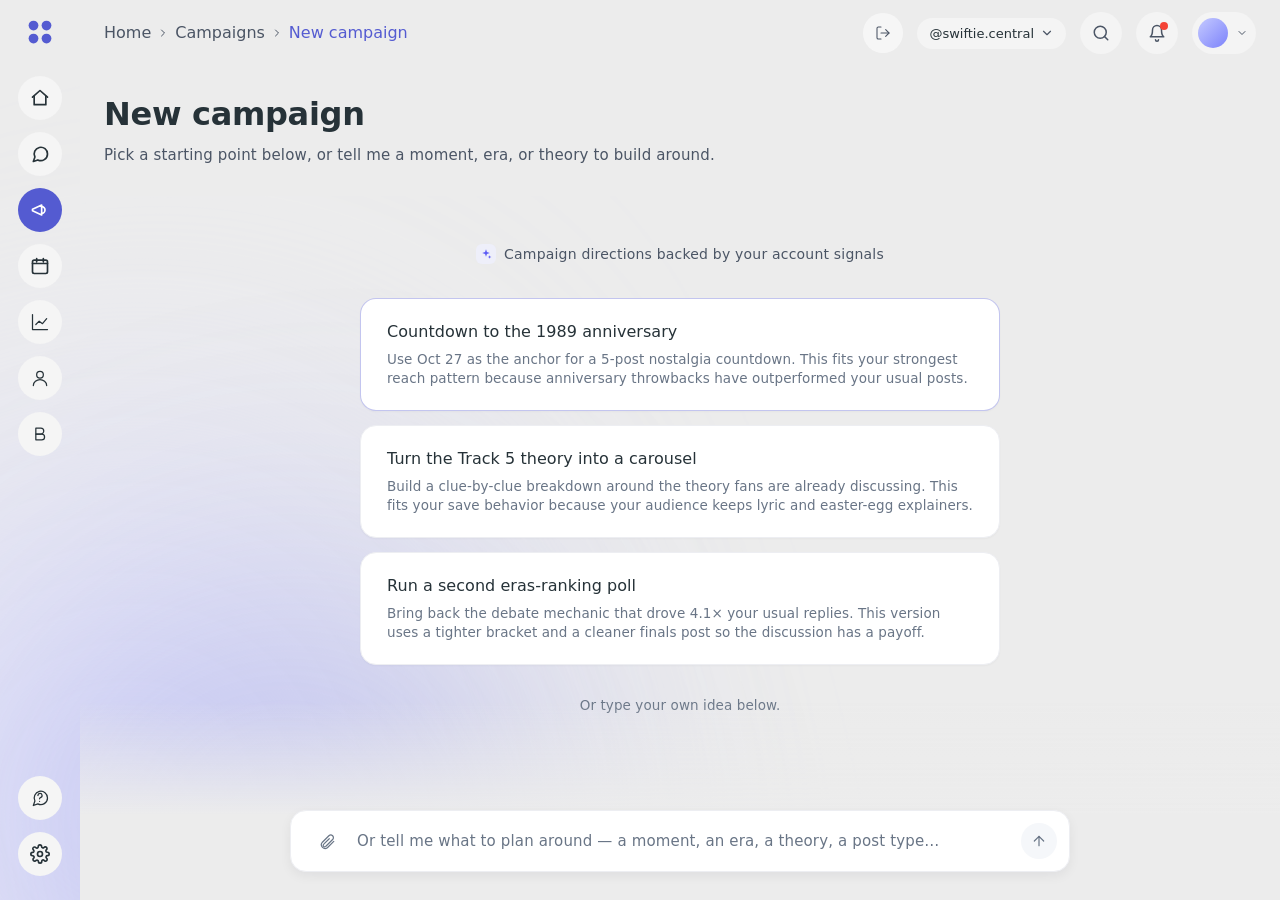
==== commit 1e835b19: "Hide recommended badge for single-option questions" ====
--- a/designs/create-campaign.html
+++ b/designs/create-campaign.html
@@ -503,9 +503,13 @@
   }
   /* In the drafting phase specifically, the chat column matches the
      composer's floating pill width so the two feel like one column. */
+  /* Responsive chat column — scales with viewport instead of a fixed
+     cap. Floor keeps it usable on narrow screens; ceiling keeps it
+     from sprawling on wide monitors. Below 1200px it hugs the
+     available column. */
   body.has-drafts .cc-chat,
   body.has-drafts.has-side-panel .cc-chat {
-    max-width: 636px;
+    max-width: clamp(340px, 28vw, 560px);
     margin: 0;
   }
 
@@ -556,9 +560,10 @@
     flex-direction: column;
     align-items: stretch;
     gap: 24px;
-    /* Cap the chat column to the composer's width so the left side reads
-       as one balanced column instead of a wide chat over a narrow input. */
-    max-width: 636px;
+    /* Responsive chat column — scales with viewport width. Floor
+       keeps the feed usable on narrow screens; ceiling keeps it from
+       sprawling on wide monitors. */
+    max-width: clamp(340px, 28vw, 560px);
     margin: 0;
     width: 100%;
     box-sizing: border-box;
@@ -586,7 +591,10 @@
     left: calc(var(--sidebar-w, 80px) + 40px);
     right: calc(var(--cc-panel-w, 900px) + 40px);
     bottom: 40px; /* card bottom (24) + inner padding (16) */
-    max-width: 636px;
+    /* Composer pill tracks the chat width responsively — always a
+       little wider than the chat feed so the two feel like one column
+       without the composer looking cramped. */
+    max-width: clamp(400px, 34vw, 660px);
     padding: 0;
     z-index: 15;
     margin: 0 auto;
@@ -630,6 +638,41 @@
     color: #263238;
     letter-spacing: 0;
     box-shadow: none;
+  }
+  body.has-drafts .cc-main .chatmsg--post-instruction {
+    align-self: stretch;
+    max-width: 100%;
+  }
+  body.has-drafts .cc-main .chatmsg--post-instruction .chatmsg__bubble {
+    width: 100%;
+    border: 1px solid rgba(84, 91, 209, 0.16);
+    background: #F7F7FF;
+  }
+  .chatmsg__post-context {
+    display: flex;
+    align-items: center;
+    gap: 6px;
+    margin-bottom: 6px;
+    color: var(--camp-primary, #545BD1);
+    font-size: 11px;
+    font-weight: 700;
+    line-height: 14px;
+    letter-spacing: 0.4px;
+    text-transform: uppercase;
+  }
+  .chatmsg__post-context::before {
+    content: "";
+    width: 6px;
+    height: 6px;
+    border-radius: 999px;
+    background: currentColor;
+    opacity: 0.72;
+  }
+  .chatmsg__post-text {
+    display: block;
+    font-size: 14px;
+    line-height: 20px;
+    color: #263238;
   }
   /* Scout responses in the card get a bordered surface — reads like a
      versioned response block, not free-flowing chat. */
@@ -1122,6 +1165,10 @@
     transition: box-shadow 200ms var(--ease-standard), border-color 200ms var(--ease-standard);
     animation: ccCardIn 360ms var(--ease-emphasized) both;
   }
+  .cc-postcard.is-ai-processing {
+    border-color: rgba(84, 91, 209, 0.34);
+    box-shadow: 0 0 0 3px rgba(84, 91, 209, 0.08);
+  }
   /* When a comment sheet is open the card grows — release the clamp so
      the sheet is not cropped by min-height and overflow hidden. */
   .cc-postcard.is-commenting {
@@ -1229,25 +1276,40 @@
   .cc-postcard__minus:hover { background: var(--camp-surface-hover); color: var(--camp-text-primary); }
   .cc-postcard__minus svg { width: 18px; height: 18px; }
 
-  /* Split top-right actions — duplicate + delete replace the old kebab.
-     Two 26px targets, quiet at rest, distinct on hover: duplicate lifts
-     indigo, delete flushes red so destructive intent reads clearly. */
-  .cc-postcard__act {
-    width: 26px; height: 26px;
-    border: none; background: transparent;
-    color: #9AA4B2;
+  /* Split top-right actions — copy post + remove post. These are separate
+     from the older footer .cc-postcard__act pills so the head controls stay
+     compact, icon-only, and clearly tied to the current post. */
+  .cc-postcard__head-action {
+    width: 28px; height: 28px;
+    border: 1px solid var(--camp-border-hairline, #E4E7EC);
+    background: rgba(255, 255, 255, 0.72);
+    color: #8A94A6;
     cursor: pointer;
     display: inline-flex; align-items: center; justify-content: center;
-    border-radius: 6px;
-    transition: background 160ms var(--ease-standard), color 160ms var(--ease-standard);
-  }
-  .cc-postcard__act svg { width: 16px; height: 16px; }
-  .cc-postcard__act--duplicate:hover {
+    border-radius: 999px;
+    transition:
+      background 160ms var(--ease-standard),
+      border-color 160ms var(--ease-standard),
+      color 160ms var(--ease-standard),
+      transform 160ms var(--ease-standard);
+  }
+  .cc-postcard__head-action svg {
+    width: 16px; height: 16px;
+    stroke-width: 1.9;
+  }
+  .cc-postcard__head-action:hover { transform: translateY(-1px); }
+  .cc-postcard__head-action:focus-visible {
+    outline: 2px solid rgba(84, 91, 209, 0.22);
+    outline-offset: 2px;
+  }
+  .cc-postcard__head-action--duplicate:hover {
     background: var(--camp-primary-tint, #EEF0FF);
+    border-color: rgba(84, 91, 209, 0.22);
     color: var(--camp-primary, #545BD1);
   }
-  .cc-postcard__act--delete:hover {
-    background: #FEECEC;
+  .cc-postcard__head-action--delete:hover {
+    background: #FFF1F0;
+    border-color: #FDA29B;
     color: #D92D20;
   }
 
@@ -1296,6 +1358,8 @@
     border-radius: 8px;
     cursor: text;
     transition: background 140ms var(--ease-standard), box-shadow 140ms var(--ease-standard);
+    user-select: text;
+    -webkit-user-select: text;
   }
   .cc-postcard__text:hover,
   .cc-postcard__text:focus-visible {
@@ -1304,6 +1368,28 @@
   }
   .cc-postcard__text:focus-visible {
     box-shadow: inset 0 0 0 1.5px rgba(84, 91, 209, 0.35);
+  }
+  .cc-postcard__text[contenteditable="true"]:focus,
+  .cc-postcard__text.is-editing {
+    background: #FFFFFF;
+    box-shadow: inset 0 0 0 1.5px rgba(84, 91, 209, 0.35), 0 8px 20px rgba(15, 23, 42, 0.08);
+    position: relative;
+    z-index: 2;
+  }
+  .cc-postcard__text.is-editing::before {
+    content: "Editing";
+    position: absolute;
+    right: 8px;
+    bottom: -18px;
+    padding: 2px 6px;
+    border-radius: 999px;
+    background: var(--camp-primary-tint, #EEF0FF);
+    color: var(--camp-primary, #545BD1);
+    font-size: 10px;
+    font-weight: 700;
+    line-height: 12px;
+    letter-spacing: 0.2px;
+    pointer-events: none;
   }
   .cc-postcard__hook {
     font-size: 14.5px;
@@ -1325,6 +1411,18 @@
     display: -webkit-box;
     -webkit-line-clamp: 3;
     -webkit-box-orient: vertical;
+  }
+  .cc-postcard__body-row .cc-postcard__text[contenteditable="true"]:focus {
+    display: block;
+    -webkit-line-clamp: unset;
+    -webkit-box-orient: initial;
+    overflow: visible;
+  }
+  .cc-postcard__body-row .cc-postcard__text.is-editing {
+    display: block;
+    -webkit-line-clamp: unset;
+    -webkit-box-orient: initial;
+    overflow: visible;
   }
 
   /* Bottom row: schedule + attachments on the left, arrow-up-right on the right. */
@@ -1991,9 +2089,22 @@
   .cc-sched__btn--primary:hover { background: #4B4FB5; }
 
   /* ==================================================================
-     Schedule modal — wider to accommodate the per-post preview list.
+     Schedule modal — quiet review sheet for the upcoming campaign posts.
      ================================================================== */
-  .cc-modal--schedule { width: 540px; position: relative; }
+  .cc-modal--schedule {
+    width: 500px;
+    position: relative;
+    padding: 28px;
+  }
+  .cc-modal--schedule .cc-modal__title {
+    text-align: left;
+    margin-bottom: 6px;
+  }
+  .cc-modal--schedule .cc-modal__desc {
+    text-align: left;
+    margin-bottom: 22px;
+  }
+  .cc-schedule-view--confirm .cc-modal__hero { display: none; }
   /* Close X inside the modal — top-right, quiet at rest, dark on hover.
      Only shown on the success view (per creative direction). */
   .cc-modal__close {
@@ -2012,53 +2123,42 @@
   .cc-modal__close:hover { background: rgba(15, 23, 42, 0.05); color: #101828; }
   .cc-modal__close svg { width: 18px; height: 18px; }
   .cc-schedule-list {
-    display: flex; flex-direction: column; gap: 6px;
-    margin: 0 0 16px 0;
+    display: flex; flex-direction: column;
+    margin: 0 0 22px 0;
     max-height: 220px;
     overflow-y: auto;
+    border-top: 1px solid var(--camp-border-hairline, #E4E7EC);
+    border-bottom: 1px solid var(--camp-border-hairline, #E4E7EC);
   }
   .cc-schedule-row {
-    display: flex; align-items: center; gap: 12px;
-    padding: 10px 12px;
-    background: #F8FAFC;
-    border-radius: 10px;
-    border: 1px solid rgba(228, 231, 236, 0.7);
-  }
-  .cc-schedule-row__num {
-    flex: 0 0 auto;
-    padding: 3px 8px;
-    background: #EEF0FF;
-    color: var(--indigo-500, #3C4194);
-    font-size: 11px; font-weight: 600;
-    letter-spacing: 0.3px;
-    border-radius: 999px;
-    min-width: 44px; text-align: center;
+    display: grid;
+    grid-template-columns: minmax(0, 1fr) auto;
+    align-items: center;
+    gap: 20px;
+    padding: 14px 0;
+    border-bottom: 1px solid rgba(228, 231, 236, 0.72);
+  }
+  .cc-schedule-row:last-child {
+    border-bottom: 0;
   }
   .cc-schedule-row__hook {
-    flex: 1;
-    font-size: 13px; font-weight: 500;
+    min-width: 0;
+    font-size: 14px; font-weight: 500;
     color: var(--camp-text-primary);
-    line-height: 18px;
+    line-height: 19px;
     overflow: hidden;
     text-overflow: ellipsis;
     white-space: nowrap;
   }
   .cc-schedule-row__time {
-    flex: 0 0 auto;
-    display: inline-flex; align-items: center; gap: 6px;
-    color: #4E4E50;
+    color: var(--camp-text-tertiary, #98A2B3);
     font-family: 'Outfit', var(--font-sans);
-    font-size: 12px; font-weight: 500;
+    font-size: 13px; font-weight: 500;
     white-space: nowrap;
   }
-  .cc-schedule-row__time svg { width: 14px; height: 14px; stroke: #667085; }
   .cc-schedule-row--flag {
     background: #FEF6EE;
     border-color: #F9DBAF;
-  }
-  .cc-schedule-row--flag .cc-schedule-row__num {
-    background: #FDE1CB;
-    color: #B54708;
   }
 
   .cc-schedule-warn {
@@ -2179,42 +2279,30 @@
   .cc-schedule-receipt {
     display: flex;
     flex-direction: column;
-    gap: 8px;
     margin: 8px 0 20px 0;
     text-align: left;
+    border-top: 1px solid var(--camp-border-hairline, #E4E7EC);
+    border-bottom: 1px solid var(--camp-border-hairline, #E4E7EC);
   }
   .cc-schedule-receipt__row {
     display: grid;
-    grid-template-columns: 22px 60px 1fr auto;
-    gap: 12px;
+    grid-template-columns: minmax(0, 1fr) auto;
+    gap: 20px;
     align-items: center;
-    padding: 10px 14px;
-    background: var(--camp-surface, #FFFFFF);
-    border: 1px solid var(--camp-border-hairline, #E4E7EC);
-    border-radius: 12px;
+    padding: 14px 0;
+    border-bottom: 1px solid rgba(228, 231, 236, 0.72);
     font-family: var(--font-sans);
     font-size: 13px;
     color: var(--camp-text-secondary, #667085);
   }
-  .cc-schedule-receipt__row--live { border-color: rgba(46, 125, 50, 0.30); }
-  .cc-schedule-receipt__icon {
-    width: 22px; height: 22px;
-    display: grid; place-items: center;
-    border-radius: 50%;
-    background: var(--camp-primary-tint, #EEF0FF);
-    color: var(--camp-primary, #545BD1);
-    flex-shrink: 0;
-  }
-  .cc-schedule-receipt__row--live .cc-schedule-receipt__icon {
-    background: #E7F5EA; color: #2E7D32;
-  }
-  .cc-schedule-receipt__icon svg { width: 12px; height: 12px; }
-  .cc-schedule-receipt__num {
-    font-weight: 600; color: var(--camp-text-primary, #101828);
-    font-size: 12px; letter-spacing: 0.3px; text-transform: uppercase;
+  .cc-schedule-receipt__row:last-child {
+    border-bottom: 0;
   }
   .cc-schedule-receipt__hook {
     color: var(--camp-text-primary, #101828);
+    font-size: 14px;
+    font-weight: 500;
+    line-height: 19px;
     overflow: hidden;
     text-overflow: ellipsis;
     white-space: nowrap;
@@ -2233,7 +2321,7 @@
 
   /* ==================================================================
      QDock option row overrides — numbers on the LEFT (Claude-Code style),
-     bigger main text when a "why" subtext is present.
+     bigger main text when a descriptive subtext is present.
      ================================================================== */
   .cc-qdock__opt {
     grid-template-columns: 28px 1fr auto !important;
@@ -2253,8 +2341,8 @@
   }
   .cc-qdock__opt--primary .cc-qdock__opt-num {
     /* Match the neutral treatment used for all other option numbers.
-       The "Recommended" pill on the right is the only marker for
-       Scout's pick — the number badge should not double as one. */
+       On multi-option questions, the "Recommended" pill is the only
+       marker for Scout's pick, so the number badge should not double as one. */
     background: var(--camp-surface-hover, #F5F7FA) !important;
     color: var(--camp-text-tertiary) !important;
   }
@@ -2280,11 +2368,6 @@
     line-height: 18px !important;
     color: var(--camp-text-secondary) !important;
     letter-spacing: 0.1px !important;
-  }
-  .cc-qdock__opt-sub::before {
-    content: 'Why · ';
-    color: var(--camp-text-tertiary);
-    font-weight: 500;
   }
   .cc-qdock__opt-rec {
     align-self: center;
@@ -2892,7 +2975,7 @@
     flex-direction: column;
     gap: 14px;
     width: 100%;
-    max-width: 520px;
+    max-width: 640px;
     align-self: flex-start;
   }
   .cc-intent-hint { align-self: flex-start; }
@@ -2935,11 +3018,13 @@
     font-weight: 500;
     color: inherit;
     letter-spacing: 0.05px;
+    line-height: 21px;
   }
   .cc-intent-pill__meta {
     color: var(--camp-text-tertiary, #98A2B3);
     font-weight: 400;
     font-size: 13.5px;
+    line-height: 19px;
     letter-spacing: 0.1px;
   }
   .cc-intent-hint {
@@ -3268,6 +3353,29 @@
     border: 1px solid var(--camp-border-hairline);
     padding: 0;
   }
+  .cc-postcard__imgslot--ready::after {
+    content: "Options";
+    position: absolute;
+    inset: auto 6px 6px 6px;
+    min-height: 20px;
+    display: grid;
+    place-items: center;
+    border-radius: 999px;
+    background: rgba(15, 23, 42, 0.66);
+    color: #FFFFFF;
+    font-size: 10px;
+    font-weight: 600;
+    letter-spacing: 0.2px;
+    opacity: 0;
+    transform: translateY(4px);
+    transition: opacity 160ms var(--ease-standard), transform 160ms var(--ease-standard);
+    pointer-events: none;
+  }
+  .cc-postcard__imgslot--ready:hover::after,
+  .cc-postcard__imgslot--ready:focus-visible::after {
+    opacity: 1;
+    transform: translateY(0);
+  }
   .cc-postcard__imgslot--ready img {
     width: 100%; height: 100%; object-fit: cover; display: block;
   }
@@ -3285,7 +3393,7 @@
   }
 
   /* Image-source popover — the small menu that opens when the user clicks
-     an empty image slot. Two options: Upload from device, Generate with AI. */
+     an image slot. Empty slots offer upload/generate; ready slots add remove. */
   .cc-imgmenu {
     position: absolute;
     z-index: 55;
@@ -3316,11 +3424,14 @@
     transition: background 140ms var(--ease-standard);
   }
   .cc-imgmenu__opt:hover { background: var(--camp-surface-hover, #F5F7FA); }
+  .cc-imgmenu__opt--danger { color: #B42318; }
+  .cc-imgmenu__opt--danger:hover { background: #FEF3F2; }
   .cc-imgmenu__opt svg {
     width: 16px; height: 16px;
     color: var(--camp-primary, #545BD1);
     flex-shrink: 0;
   }
+  .cc-imgmenu__opt--danger svg { color: #D92D20; }
   .cc-imgmenu__sub {
     display: block;
     color: var(--camp-text-tertiary, #98A2B3);
@@ -3355,26 +3466,107 @@
   }
   body.is-drop-active .cc-chat-dropcue { display: block; }
 
-  /* One-line playback summary — Turn 4 final confirmation. */
+  /* Campaign brief playback, Turn 4 final confirmation. */
   .cc-playback {
-    margin: 6px 0 12px 40px;
-    padding: 14px 18px;
-    background: linear-gradient(180deg, rgba(124, 58, 237, 0.05), rgba(124, 58, 237, 0.02));
-    border: 1px solid rgba(124, 58, 237, 0.16);
-    border-radius: 12px;
+    margin: 8px 0 16px 40px;
+    padding: 18px 20px 16px;
+    background:
+      linear-gradient(180deg, rgba(246, 247, 255, 0.98), rgba(251, 252, 255, 0.98));
+    border: 1px solid rgba(84, 91, 209, 0.22);
+    border-radius: 14px;
+    color: var(--camp-text-primary, #263238);
+    max-width: 660px;
+    box-shadow: 0 16px 36px rgba(22, 27, 85, 0.08);
+    animation: ccActionsReceiptIn 380ms cubic-bezier(0.4,0,0.2,1) both;
+  }
+  .cc-playback__head {
+    display: grid;
+    grid-template-columns: minmax(0, 1fr) auto;
+    gap: 16px;
+    align-items: start;
+    padding-bottom: 14px;
+    border-bottom: 1px solid rgba(84, 91, 209, 0.12);
+  }
+  .cc-playback__eyebrow {
+    display: block;
+    margin-bottom: 4px;
+    color: var(--camp-text-tertiary, #98A2B3);
+    font-size: 10.5px;
+    font-weight: 800;
+    letter-spacing: 0.72px;
+    line-height: 14px;
+    text-transform: uppercase;
+  }
+  .cc-playback__title {
+    display: block;
+    color: var(--camp-text-primary, #263238);
+    font-size: 16px;
+    font-weight: 700;
+    line-height: 22px;
+    letter-spacing: 0;
+  }
+  .cc-playback__badge {
+    display: inline-flex;
+    align-items: center;
+    gap: 6px;
+    padding: 6px 9px;
+    border: 1px solid rgba(84, 91, 209, 0.14);
+    border-radius: 999px;
+    background: rgba(84, 91, 209, 0.07);
+    color: var(--camp-primary, #545BD1);
+    font-size: 11.5px;
+    font-weight: 700;
+    line-height: 14px;
+    white-space: nowrap;
+  }
+  .cc-playback__badge::before {
+    content: "";
+    width: 6px;
+    height: 6px;
+    border-radius: 999px;
+    background: currentColor;
+    box-shadow: 0 0 0 4px rgba(84, 91, 209, 0.12);
+  }
+  .cc-playback__grid {
+    display: grid;
+    grid-template-columns: repeat(2, minmax(0, 1fr));
+    column-gap: 22px;
+    row-gap: 0;
+    padding-top: 6px;
+  }
+  .cc-playback__item {
+    min-width: 0;
+    padding: 12px 0 2px;
+  }
+  .cc-playback__label {
+    display: block;
+    margin-bottom: 4px;
+    color: var(--camp-text-tertiary, #98A2B3);
+    font-size: 10.5px;
+    font-weight: 800;
+    letter-spacing: 0.68px;
+    line-height: 13px;
+    text-transform: uppercase;
+  }
+  .cc-playback__value {
+    display: block;
+    color: var(--camp-text-secondary, #4A5568);
     font-size: 13.5px;
-    line-height: 1.55;
-    color: #2a2a3f;
-    max-width: 640px;
-    animation: ccActionsReceiptIn 380ms cubic-bezier(0.4,0,0.2,1) both;
-  }
-  .cc-playback strong {
-    color: var(--camp-primary, #4A50AA);
-    font-weight: 600;
-  }
-  .cc-playback__sep {
-    color: #b6b6c8;
-    margin: 0 4px;
+    font-weight: 500;
+    line-height: 19px;
+  }
+  @media (max-width: 760px) {
+    .cc-playback {
+      margin-left: 0;
+      max-width: none;
+    }
+    .cc-playback__head,
+    .cc-playback__grid {
+      grid-template-columns: 1fr;
+    }
+    .cc-playback__badge {
+      justify-self: start;
+    }
   }
 
 </style>
@@ -3409,9 +3601,9 @@
     <symbol id="i-tone-community" viewBox="0 0 24 24" fill="none" stroke="currentColor" stroke-width="1.6" stroke-linecap="round" stroke-linejoin="round"><circle cx="9" cy="9" r="3"/><path d="M2 20c0-3.3 3.1-6 7-6s7 2.7 7 6"/><circle cx="17" cy="7" r="2.4"/><path d="M15 14c3 0 6 2.2 6 5"/></symbol>
     <symbol id="i-tone-cheeky" viewBox="0 0 24 24" fill="none" stroke="currentColor" stroke-width="1.6" stroke-linecap="round" stroke-linejoin="round"><circle cx="12" cy="12" r="9"/><path d="M8.5 14.5c1 1.2 2.2 1.8 3.5 1.8s2.5-.6 3.5-1.8"/><path d="M8 9.5c.6-.8 1.3-1 2-1"/><circle cx="15" cy="9.2" r="0.9" fill="currentColor" stroke="none"/></symbol>
     <symbol id="i-tone-reflective" viewBox="0 0 24 24" fill="none" stroke="currentColor" stroke-width="1.6" stroke-linecap="round" stroke-linejoin="round"><path d="M6 6h5v6H7l-1 3V6z"/><path d="M14 6h5v6h-4l-1 3V6z"/></symbol>
-    <!-- Post-card action glyphs for the delete/duplicate split. -->
-    <symbol id="i-trash" viewBox="0 0 24 24" fill="none" stroke="currentColor" stroke-width="1.6" stroke-linecap="round" stroke-linejoin="round"><path d="M4 7h16"/><path d="M9 7V5a2 2 0 0 1 2-2h2a2 2 0 0 1 2 2v2"/><path d="M6 7l1 12a2 2 0 0 0 2 2h6a2 2 0 0 0 2-2l1-12"/><line x1="10" y1="11" x2="10" y2="17"/><line x1="14" y1="11" x2="14" y2="17"/></symbol>
-    <symbol id="i-duplicate" viewBox="0 0 24 24" fill="none" stroke="currentColor" stroke-width="1.6" stroke-linecap="round" stroke-linejoin="round"><rect x="9" y="9" width="12" height="12" rx="2"/><path d="M5 15H4a1 1 0 0 1-1-1V4a1 1 0 0 1 1-1h10a1 1 0 0 1 1 1v1"/></symbol>
+    <!-- Post-card action glyphs for copy/remove. -->
+    <symbol id="i-post-copy" viewBox="0 0 24 24" fill="none" stroke="currentColor" stroke-width="1.8" stroke-linecap="round" stroke-linejoin="round"><rect x="8" y="8" width="11" height="13" rx="2"/><path d="M5 16H4a2 2 0 0 1-2-2V5a2 2 0 0 1 2-2h9a2 2 0 0 1 2 2v1"/><path d="M13.5 11.5v5"/><path d="M11 14h5"/></symbol>
+    <symbol id="i-post-remove" viewBox="0 0 24 24" fill="none" stroke="currentColor" stroke-width="1.8" stroke-linecap="round" stroke-linejoin="round"><path d="M5 7h14"/><path d="M10 7V5.5A1.5 1.5 0 0 1 11.5 4h1A1.5 1.5 0 0 1 14 5.5V7"/><path d="M7 7l.8 12A2 2 0 0 0 9.8 21h4.4a2 2 0 0 0 2-2L17 7"/><path d="M10 12h4"/></symbol>
     <symbol id="i-clock" viewBox="0 0 24 24" fill="none" stroke="currentColor" stroke-width="1.6" stroke-linecap="round" stroke-linejoin="round"><circle cx="12" cy="12" r="9"/><polyline points="12 7 12 12 15.5 14"/></symbol>
     <symbol id="i-pencil-line" viewBox="0 0 24 24" fill="none" stroke="currentColor" stroke-width="1.6" stroke-linecap="round" stroke-linejoin="round"><path d="M3 17.25V21h3.75L17.81 9.94l-3.75-3.75L3 17.25z"/><path d="M14.06 6.19l3.75 3.75"/></symbol>
     <symbol id="i-book-open" viewBox="0 0 24 24" fill="none" stroke="currentColor" stroke-width="1.6" stroke-linecap="round" stroke-linejoin="round"><path d="M2 6h7a3 3 0 0 1 3 3v12"/><path d="M22 6h-7a3 3 0 0 0-3 3v12"/></symbol>
@@ -3519,22 +3711,22 @@
           <span class="cc-landing__lead-badge" aria-hidden="true">
             <svg viewBox="0 0 24 24" fill="currentColor"><use href="#i-sparkle"/></svg>
           </span>
-          A few directions I'd start from
+          Campaign directions backed by your account signals
         </div>
         <div class="cc-intent-pills" id="cc-shape-grid">
           <button class="cc-intent-pill cc-intent-pill--rec" type="button" data-shape="holiday">
-            <span class="cc-intent-pill__label">1989 anniversary week</span>
-            <span class="cc-intent-pill__meta">Oct 27 · your top-reach format</span>
+            <span class="cc-intent-pill__label">Countdown to the 1989 anniversary</span>
+            <span class="cc-intent-pill__meta">Use Oct 27 as the anchor for a 5-post nostalgia countdown. This fits your strongest reach pattern because anniversary throwbacks have outperformed your usual posts.</span>
           </button>
 
           <button class="cc-intent-pill" type="button" data-shape="trend">
-            <span class="cc-intent-pill__label">Track 5 easter-egg theory</span>
-            <span class="cc-intent-pill__meta">"Track 5" mentions up 3.4× this week</span>
+            <span class="cc-intent-pill__label">Turn the Track 5 theory into a carousel</span>
+            <span class="cc-intent-pill__meta">Build a clue-by-clue breakdown around the theory fans are already discussing. This fits your save behavior because your audience keeps lyric and easter-egg explainers.</span>
           </button>
 
           <button class="cc-intent-pill" type="button" data-shape="success">
-            <span class="cc-intent-pill__label">Rank the eras poll</span>
-            <span class="cc-intent-pill__meta">Your top-commented post this year — 4.1× replies</span>
+            <span class="cc-intent-pill__label">Run a second eras-ranking poll</span>
+            <span class="cc-intent-pill__meta">Bring back the debate mechanic that drove 4.1× your usual replies. This version uses a tighter bracket and a cleaner finals post so the discussion has a payoff.</span>
           </button>
         </div>
         <div class="cc-intent-hint">Or type your own idea below.</div>
@@ -3725,7 +3917,7 @@
   </div>
 </div>
 
-<!-- Schedule confirmation modal — two states: confirm + success. -->
+<!-- Schedule confirmation modal — confirm + success. -->
 <div class="cc-modal-scrim" id="cc-schedule-scrim" hidden>
   <div class="cc-modal cc-modal--schedule" role="dialog" aria-labelledby="cc-schedule-title" aria-modal="true">
     <!-- Confirm state -->
@@ -3735,8 +3927,8 @@
           <svg viewBox="0 0 24 24" fill="none" stroke="currentColor" stroke-width="1.8" stroke-linecap="round" stroke-linejoin="round"><path d="M12 19V5"/><path d="m5 12 7-7 7 7"/></svg>
         </span>
       </div>
-      <h2 class="cc-modal__title" id="cc-schedule-title">Publish your campaign</h2>
-      <p class="cc-modal__desc" id="cc-schedule-desc">Post 1 goes live now. The other three publish at the times shown below.</p>
+      <h2 class="cc-modal__title" id="cc-schedule-title">Schedule campaign</h2>
+      <p class="cc-modal__desc" id="cc-schedule-desc">Review the next upcoming posts before Scout queues them for @swiftie.central.</p>
 
       <!-- Per-post schedule preview -->
       <div class="cc-schedule-list" id="cc-schedule-list" role="list"></div>
@@ -3744,13 +3936,13 @@
       <!-- Optional warning strip when a post has an unresolved issue. -->
       <div class="cc-schedule-warn" id="cc-schedule-warn" hidden>
         <svg viewBox="0 0 24 24" fill="none" stroke="currentColor" stroke-width="2" stroke-linecap="round" stroke-linejoin="round"><path d="M10.3 3.86 1.82 18a2 2 0 0 0 1.71 3h16.94a2 2 0 0 0 1.71-3L13.71 3.86a2 2 0 0 0-3.42 0z"/><line x1="12" y1="9" x2="12" y2="13"/><line x1="12" y1="17" x2="12" y2="17"/></svg>
-        <span id="cc-schedule-warn-text">One post has an image that looked off-brief. Publish anyway, or open the post to swap it.</span>
+        <span id="cc-schedule-warn-text">One post has an image that looked off-brief. Schedule anyway, or open the post to swap it.</span>
       </div>
 
-      <div class="cc-modal__foot cc-modal__foot--three">
+      <div class="cc-modal__foot">
         <button class="cc-modal__btn cc-modal__btn--ghost" type="button" id="cc-schedule-cancel">Keep editing</button>
-        <button class="cc-modal__btn cc-modal__btn--secondary" type="button" id="cc-schedule-publish-now">Schedule for later</button>
-        <button class="cc-modal__btn cc-modal__btn--primary" type="button" id="cc-schedule-confirm">Publish now</button>
+        <button class="cc-modal__btn cc-modal__btn--secondary" type="button" id="cc-schedule-publish-now" hidden>Schedule for later</button>
+        <button class="cc-modal__btn cc-modal__btn--primary" type="button" id="cc-schedule-confirm">Schedule campaign</button>
       </div>
     </div>
 
@@ -3764,8 +3956,8 @@
           <svg viewBox="0 0 24 24" fill="none" stroke="currentColor" stroke-width="1.8" stroke-linecap="round" stroke-linejoin="round"><path d="M12 19V5"/><path d="m5 12 7-7 7 7"/></svg>
         </span>
       </div>
-      <h2 class="cc-modal__title" id="cc-schedule-posting-title">Publishing your campaign…</h2>
-      <p class="cc-modal__desc" id="cc-schedule-posting-desc">Post 1 goes out now. The other three queue up at the times you set.</p>
+      <h2 class="cc-modal__title" id="cc-schedule-posting-title">Scheduling your campaign...</h2>
+      <p class="cc-modal__desc" id="cc-schedule-posting-desc">Scout is adding the posts to your campaign schedule.</p>
       <ul class="cc-schedule-progress" id="cc-schedule-progress" aria-live="polite"></ul>
     </div>
 
@@ -3779,8 +3971,8 @@
           <svg viewBox="0 0 24 24" fill="none" stroke="currentColor" stroke-width="3" stroke-linecap="round" stroke-linejoin="round"><polyline points="5 12 10 17 20 7"/></svg>
         </span>
       </div>
-      <h2 class="cc-modal__title" id="cc-schedule-success-title">Your campaign is live</h2>
-      <p class="cc-modal__desc" id="cc-schedule-success-desc">Post 1 just went out. The other three publish at the times you set — you can still edit them from Campaigns.</p>
+      <h2 class="cc-modal__title" id="cc-schedule-success-title">Campaign scheduled</h2>
+      <p class="cc-modal__desc" id="cc-schedule-success-desc">Scout queued the upcoming posts. You can still edit them from Campaigns before they go live.</p>
       <!-- Per-post live vs queued receipt. -->
       <div class="cc-schedule-receipt" id="cc-schedule-receipt" role="list"></div>
       <div class="cc-modal__foot">
@@ -3858,6 +4050,8 @@
       await beat(200);
       titleEl.textContent = title;
       if (subtitle != null) subEl.textContent = subtitle;
+      if (title && title !== 'Drafting your campaign') titleEl.dataset.campaignTitle = title;
+      if (subtitle != null) subEl.dataset.campaignSubtitle = subtitle;
       await beat(20);
       titleEl.classList.remove('is-swapping');
       subEl.classList.remove('is-swapping');
@@ -4068,13 +4262,17 @@
       const idx = aiPopIdx;
       const state = postState[idx];
       if (!state) return;
+      if (!preset) appendPostInstructionMsg(idx, label);
       // Snapshot for undo.
       const prev = { hook: state.hook, body: state.body, version: state.version };
       state.version += 1;
       state.hook = varyHook(state.hook, preset || label);
       closeAIPopover();
       const card = drafts.querySelector('[data-post-idx="' + idx + '"]');
-      if (card) regenPost(card, state);
+      if (card) {
+        card.classList.add('is-ai-processing');
+        regenPost(card, state);
+      }
       fireToast({
         kind: 'warn',
         title: 'Refined post ' + (idx+1),
@@ -4113,7 +4311,7 @@
     // Demo the mismatch state on Post 3 for pattern showcase.
     // -----------------------------------------------------------------
     const IMAGE_OPTIONS = [
-      { label: 'Generate with Scout',   value: 'generate',  icon: 'i-sparkle' },
+      { label: 'Generate using Scout',  value: 'generate',  icon: 'i-sparkle' },
       { label: 'Upload from device',    value: 'upload',    icon: 'i-book-open' },
       { sep: true },
       { label: 'Skip image for this post', value: 'skip',   icon: 'i-x-square' },
@@ -4221,15 +4419,15 @@
     // Typewriter — character stream with punctuation pauses.
     // 14ms base · 90ms after commas/colons · 160ms after sentence enders.
     // -----------------------------------------------------------------
-    async function typewriter(node, text, baseSpeed = 14) {
+    async function typewriter(node, text, baseSpeed = 14, pauseScale = 1) {
       node.textContent = '';
       for (let i = 0; i < text.length; i++) {
         const ch = text[i];
         node.appendChild(document.createTextNode(ch));
         let d = baseSpeed;
-        if (ch === '.' || ch === '?' || ch === '!') d = 160;
-        else if (ch === ',' || ch === ';' || ch === ':') d = 90;
-        else if (ch === '\n') d = 220;
+        if (ch === '.' || ch === '?' || ch === '!') d = 160 * pauseScale;
+        else if (ch === ',' || ch === ';' || ch === ':') d = 90 * pauseScale;
+        else if (ch === '\n') d = 220 * pauseScale;
         await beat(d);
         if (i % 6 === 0) scrollDown();
       }
@@ -4257,7 +4455,7 @@
     // Structure mirrors onboarding (.msg / .msg__head / .msg__text):
     //   [head: avatar + "Scout"]   (only on the most recent Scout turn)
     //   [text: plain typewriter body, no bubble]
-    async function appendScoutMsg(text, { thinkFor = 500, beatAfter = 500 } = {}) {
+    async function appendScoutMsg(text, { thinkFor = 500, beatAfter = 500, charSpeed = 14, pauseScale = 1 } = {}) {
       // Retire previous Scout turns so only the current one shows a head —
       // the log reads as one live speaker, not a wall of avatars.
       chatlog.querySelectorAll('.chatmsg--scout').forEach(m => m.classList.add('chatmsg--past'));
@@ -4279,7 +4477,7 @@
       av.removeAttribute('aria-label');
       av.innerHTML = '<svg viewBox="0 0 32 32" aria-hidden="true"><use href="#i-logo"/></svg>';
       const body = msg.querySelector('.chatmsg__text');
-      await typewriter(body, text);
+      await typewriter(body, text, charSpeed, pauseScale);
       await beat(beatAfter);
       return msg;
     }
@@ -4291,6 +4489,21 @@
         '<div class="chatmsg__bubble"></div>'
       );
       msg.querySelector('.chatmsg__bubble').textContent = text;
+      chatlog.appendChild(msg);
+      scrollDown();
+      return msg;
+    }
+
+    function appendPostInstructionMsg(idx, text) {
+      const msg = el('div', 'chatmsg chatmsg--user chatmsg--post-instruction',
+        '<div class="chatmsg__bubble">' +
+          '<span class="chatmsg__post-context"></span>' +
+          '<span class="chatmsg__post-text"></span>' +
+        '</div>'
+      );
+      msg.querySelector('.chatmsg__post-context').textContent =
+        'Post ' + String(idx + 1).padStart(2, '0') + ' selected · Scout is processing';
+      msg.querySelector('.chatmsg__post-text').textContent = text;
       chatlog.appendChild(msg);
       scrollDown();
       return msg;
@@ -4454,7 +4667,7 @@
             body.appendChild(sub);
           }
           btn.appendChild(body);
-          if (opt.primary) {
+          if (opt.primary && options.length > 1) {
             const rec = el('span', 'cc-qdock__opt-rec');
             rec.textContent = 'Recommended';
             btn.appendChild(rec);
@@ -4510,7 +4723,7 @@
       // Multi-select isn't used in the current flow; treat everything as
       // single-select via the qdock. When it comes back, wrap in an array
       // to match the original API. Pass through sub + primary so the
-      // options render with the "why" subtext hierarchy.
+      // options render with the descriptive subtext hierarchy.
       const result = await openQDock({
         title: getLastScoutText() || 'Pick one',
         options: items.map((it) => ({ label: it.label, sub: it.sub, primary: it.primary })),
@@ -4692,7 +4905,7 @@
     // Plan card — the "here's the plan" block. Same visual chassis as
     // the confirmation card but ships without commit buttons: the plan
     // is presented, pencils let the user tweak any row inline, and the
-    // fork (Go with plan / My own idea / Show other angles) is chosen
+    // fork (Go with plan / Show other angles / typed direction) is chosen
     // via reply chips that appear below. Returns a live handle so the
     // caller can read the (possibly edited) values later for playback.
     // -----------------------------------------------------------------
@@ -4764,7 +4977,17 @@
         return out;
       }
 
-      return { element: card, readValues };
+      function setValues(values) {
+        Object.entries(values || {}).forEach(([label, value]) => {
+          const row = Array.from(card.querySelectorAll('.cc-conf__row'))
+            .find(r => r.querySelector('.cc-conf__label')?.textContent === label);
+          if (!row) return;
+          const valEl = row.querySelector('[data-conf-val]');
+          if (valEl) valEl.textContent = value;
+        });
+      }
+
+      return { element: card, readValues, setValues };
     }
 
     // -----------------------------------------------------------------
@@ -4781,9 +5004,9 @@
       Shape: {
         title: 'Which shape should we go with?',
         options: [
-          { label: '1989 anniversary countdown', primary: true },
-          { label: 'Track 5 theory sprint' },
-          { label: 'Rank-the-eras poll' },
+          { label: 'Countdown to the 1989 anniversary', primary: true },
+          { label: 'Turn the Track 5 theory into a carousel' },
+          { label: 'Run a second eras-ranking poll' },
         ],
       },
       Cadence: {
@@ -4815,8 +5038,8 @@
     function appendConfCard({ title, subtitle, rows, sections, primaryLabel = 'Looks right, draft it', ghostLabel = 'Not yet' }) {
       return new Promise((resolve) => {
         // Accept either legacy {rows} or richer {sections} shape. Sections
-        // gain a `meta` line beneath the value for the "why this choice"
-        // rationale — the plan card should feel like a plan, not a form.
+        // gain a `meta` line beneath the value for the descriptive rationale,
+        // so the plan card feels considered instead of form-like.
         const items = sections || rows.map(r => ({ label: r.label, value: r.value }));
         const rowsHTML = items.map((r, i) => `
           <div class="cc-conf__row" data-conf-row="${i}">
@@ -4917,7 +5140,7 @@
     //
     //   fillDrafts()       — once proc-line finishes, crossfade the
     //   skeletons to the real drafts and surface the footbar.
-    function openPanelLoading() {
+    function openPanelLoading({ preserveHeader = false } = {}) {
       // Skeleton cards mirror the real postdraft layout but every text
       // block is a pulsing bar. staggered animation-delays make the
       // shimmer feel alive, like content streaming in.
@@ -4938,8 +5161,10 @@
       // No panel heading anymore — instead, update the main campaign
       // heading in the top-left so the whole page moves into the
       // "drafting" state together. The subtitle carries the progress cue.
-      if (titleEl) titleEl.textContent = 'Drafting your campaign';
-      if (subEl)   subEl.textContent   = 'Pulling voice and shaping the posts…';
+      if (!preserveHeader) {
+        if (titleEl) titleEl.textContent = 'Drafting your campaign';
+        if (subEl)   subEl.textContent   = 'Pulling voice and shaping the posts…';
+      }
       const countEl = document.getElementById('cc-panel-count');
       if (countEl) countEl.textContent = 'Drafting…';
       document.body.classList.add('has-drafts');
@@ -5064,7 +5289,7 @@
     function postImageSlotHTML(p, i) {
       if (p.imageState === 'ready' && p.image) {
         const sourceLabel = p.image.source === 'generated' ? 'AI' : 'Uploaded';
-        return `<button type="button" class="cc-postcard__imgslot cc-postcard__imgslot--ready" data-post-image aria-label="Change image"><img src="${p.image.url}" alt="Post ${i+1} image" /><span class="cc-postcard__imgtag">${sourceLabel}</span></button>`;
+        return `<button type="button" class="cc-postcard__imgslot cc-postcard__imgslot--ready" data-post-image aria-label="Image options"><img src="${p.image.url}" alt="Post ${i+1} image" /><span class="cc-postcard__imgtag">${sourceLabel}</span></button>`;
       }
       if (p.imageState === 'uploading' || p.imageState === 'generating') {
         return `<div class="cc-postcard__imgslot cc-postcard__imgslot--busy" data-post-image aria-label="${p.imageState}"><span class="cc-postcard__imgspin"></span><span class="cc-postcard__imgbusy-label">${p.imageState === 'generating' ? 'Generating…' : 'Uploading…'}</span></div>`;
@@ -5100,16 +5325,16 @@
               </div>
               <div class="cc-postcard__row-head-right">
                 <span class="cc-postcard__status" data-post-tone>${p.tone === 'Celebratory' ? 'In Draft' : p.tone}</span>
-                <button class="cc-postcard__act cc-postcard__act--duplicate" type="button" aria-label="Duplicate post" title="Duplicate" data-post-duplicate>
-                  <svg viewBox="0 0 24 24" fill="none" stroke="currentColor"><use href="#i-duplicate"/></svg>
+                <button class="cc-postcard__head-action cc-postcard__head-action--duplicate" type="button" aria-label="Copy post" title="Copy post" data-post-duplicate>
+                  <svg viewBox="0 0 24 24" fill="none" stroke="currentColor"><use href="#i-post-copy"/></svg>
                 </button>
-                <button class="cc-postcard__act cc-postcard__act--delete" type="button" aria-label="Delete post" title="Delete" data-post-delete>
-                  <svg viewBox="0 0 24 24" fill="none" stroke="currentColor"><use href="#i-trash"/></svg>
+                <button class="cc-postcard__head-action cc-postcard__head-action--delete" type="button" aria-label="Remove post" title="Remove post" data-post-delete>
+                  <svg viewBox="0 0 24 24" fill="none" stroke="currentColor"><use href="#i-post-remove"/></svg>
                 </button>
               </div>
             </div>
             <div class="cc-postcard__body-row cc-postcard__body-row--image-right">
-              <div class="cc-postcard__text" role="textbox" tabindex="0">
+              <div class="cc-postcard__text" role="textbox" tabindex="0" contenteditable="true" spellcheck="true" aria-multiline="true" aria-label="Edit post copy" data-post-copy>
                 <span class="cc-postcard__hook">${p.hook}</span>
                 <span class="cc-postcard__body">${p.body}</span>
               </div>
@@ -5211,7 +5436,7 @@
           const src = p.image.url;
           const sourceLabel = p.image.source === 'generated' ? 'AI' : 'Uploaded';
           imageSlotHTML = `
-            <button type="button" class="cc-postcard__imgslot cc-postcard__imgslot--ready" data-post-image aria-label="Change image">
+            <button type="button" class="cc-postcard__imgslot cc-postcard__imgslot--ready" data-post-image aria-label="Image options">
               <img src="${src}" alt="Post ${i+1} image" />
               <span class="cc-postcard__imgtag">${sourceLabel}</span>
             </button>`;
@@ -5246,16 +5471,16 @@
               </div>
               <div class="cc-postcard__row-head-right">
                 <span class="cc-postcard__status" data-post-tone>${p.tone === 'Celebratory' ? 'In Draft' : p.tone}</span>
-                <button class="cc-postcard__act cc-postcard__act--duplicate" type="button" aria-label="Duplicate post" title="Duplicate" data-post-duplicate>
-                  <svg viewBox="0 0 24 24" fill="none" stroke="currentColor"><use href="#i-duplicate"/></svg>
+                <button class="cc-postcard__head-action cc-postcard__head-action--duplicate" type="button" aria-label="Copy post" title="Copy post" data-post-duplicate>
+                  <svg viewBox="0 0 24 24" fill="none" stroke="currentColor"><use href="#i-post-copy"/></svg>
                 </button>
-                <button class="cc-postcard__act cc-postcard__act--delete" type="button" aria-label="Delete post" title="Delete" data-post-delete>
-                  <svg viewBox="0 0 24 24" fill="none" stroke="currentColor"><use href="#i-trash"/></svg>
+                <button class="cc-postcard__head-action cc-postcard__head-action--delete" type="button" aria-label="Remove post" title="Remove post" data-post-delete>
+                  <svg viewBox="0 0 24 24" fill="none" stroke="currentColor"><use href="#i-post-remove"/></svg>
                 </button>
               </div>
             </div>
             <div class="cc-postcard__body-row cc-postcard__body-row--image-right">
-              <div class="cc-postcard__text" role="textbox" tabindex="0">
+              <div class="cc-postcard__text" role="textbox" tabindex="0" contenteditable="true" spellcheck="true" aria-multiline="true" aria-label="Edit post copy" data-post-copy>
                 <span class="cc-postcard__hook">${p.hook}</span>
                 <span class="cc-postcard__body">${p.body}</span>
               </div>
@@ -5314,8 +5539,8 @@
 
       // Drafting is done — restore the campaign identity on the page
       // heading, and switch the panel count to a settled message.
-      if (titleEl) titleEl.textContent = '1989 anniversary week';
-      if (subEl)   subEl.textContent   = 'Four posts, celebratory and community-first, drafted in your Swiftie voice.';
+      if (titleEl) titleEl.textContent = titleEl.dataset.campaignTitle || 'Countdown to the 1989 anniversary';
+      if (subEl)   subEl.textContent   = subEl.dataset.campaignSubtitle || 'Four posts, celebratory and community-first, drafted in your Swiftie voice.';
       const countEl = document.getElementById('cc-panel-count');
       if (countEl) countEl.textContent = postState.length + ' drafts ready';
       panel.classList.remove('side-panel--loading');
@@ -5342,9 +5567,10 @@
     }
 
     // ------------------------------------------------------------------
-    // Image slot — click opens a small popover with two paths:
+    // Image slot — click opens a small popover with post media actions:
     //   1. Upload from device (file picker)
-    //   2. Generate with AI (simulated in this prototype)
+    //   2. Remove image (when one is already attached)
+    //   3. Generate using Scout (simulated in this prototype)
     //
     // Also supports bulk drag-and-drop over the chat/panel: dropped files
     // are distributed to the first N posts whose image slot is empty.
@@ -5376,16 +5602,27 @@
     }
     function openImgMenu(anchor, idx) {
       closeImgMenu();
+      const st = postState[idx];
+      const hasImage = st && st.imageState === 'ready' && st.image;
+      const removeOption = hasImage
+        ? '<button class="cc-imgmenu__opt cc-imgmenu__opt--danger" data-imgopt="remove" type="button">' +
+            '<svg viewBox="0 0 24 24" fill="none" stroke="currentColor"><use href="#i-post-remove"/></svg>' +
+            '<span>Remove image' +
+              '<span class="cc-imgmenu__sub">Return this post to text-only</span>' +
+            '</span>' +
+          '</button>'
+        : '';
       const menu = el('div', 'cc-imgmenu',
         '<button class="cc-imgmenu__opt" data-imgopt="upload" type="button">' +
           '<svg viewBox="0 0 24 24" fill="none" stroke="currentColor" stroke-width="1.7" stroke-linecap="round" stroke-linejoin="round"><path d="M12 3v14"/><path d="m6 9 6-6 6 6"/><path d="M4 17v2a2 2 0 0 0 2 2h12a2 2 0 0 0 2-2v-2"/></svg>' +
-          '<span>Upload from device' +
-            '<span class="cc-imgmenu__sub">JPG or PNG, up to 5 MB</span>' +
+          '<span>' + (hasImage ? 'Upload new image' : 'Upload from device') +
+            '<span class="cc-imgmenu__sub">' + (hasImage ? 'Replace the current image' : 'JPG or PNG, up to 5 MB') + '</span>' +
           '</span>' +
         '</button>' +
+        removeOption +
         '<button class="cc-imgmenu__opt" data-imgopt="generate" type="button">' +
           '<svg viewBox="0 0 24 24" fill="currentColor"><use href="#i-sparkle"/></svg>' +
-          '<span>Generate with AI' +
+          '<span>Generate using Scout' +
             '<span class="cc-imgmenu__sub">On-brand shot from your post copy</span>' +
           '</span>' +
         '</button>'
@@ -5407,6 +5644,7 @@
         const kind = opt.dataset.imgopt;
         closeImgMenu();
         if (kind === 'upload') triggerUploadForPost(idx);
+        else if (kind === 'remove') removeImageFromPost(idx);
         else if (kind === 'generate') generateImageForPost(idx);
       });
     }
@@ -5434,10 +5672,18 @@
         fireToast({
           kind: 'success',
           title: 'Image added to Post ' + (idx + 1),
-          desc: image.source === 'generated' ? 'Generated with AI.' : 'Uploaded from your device.',
+          desc: image.source === 'generated' ? 'Generated using Scout.' : 'Uploaded from your device.',
           duration: 3000,
         });
       }, 240);
+    }
+    function removeImageFromPost(idx) {
+      const st = postState[idx];
+      if (!st) return;
+      st.image = null;
+      st.imageState = 'empty';
+      replacePostCardDOM(idx);
+      fireToast({ kind: 'info', title: 'Image removed from Post ' + (idx + 1), duration: 2600 });
     }
     // Prototype: fake AI generation with a soft brand-tinted gradient.
     function generateImageForPost(idx) {
@@ -5712,6 +5958,96 @@
       }
     });
 
+    function syncEditedPostCopy(textEl) {
+      const card = textEl.closest('[data-post-idx]');
+      if (!card) return null;
+      const idx = Number(card.dataset.postIdx);
+      const state = postState[idx];
+      if (!state) return null;
+      const hookEl = textEl.querySelector('.cc-postcard__hook');
+      const bodyEl = textEl.querySelector('.cc-postcard__body');
+      const raw = textEl.textContent.replace(/\s+/g, ' ').trim();
+      if (hookEl || bodyEl) {
+        state.hook = (hookEl ? hookEl.textContent : '').replace(/\s+/g, ' ').trim();
+        state.body = (bodyEl ? bodyEl.textContent : '').replace(/\s+/g, ' ').trim();
+      } else {
+        state.hook = raw;
+        state.body = '';
+      }
+      const countEl = card.querySelector('[data-post-count]');
+      if (countEl) countEl.textContent = String((state.hook + ' ' + state.body).trim().length);
+      return { card, idx, state };
+    }
+
+    function normalizeEditedPostMarkup(textEl, state) {
+      if (!state) return;
+      if (textEl.querySelector('.cc-postcard__hook') && textEl.querySelector('.cc-postcard__body')) return;
+      const safeHook = state.hook.replace(/[&<>"']/g, (ch) => ({ '&': '&amp;', '<': '&lt;', '>': '&gt;', '"': '&quot;', "'": '&#39;' }[ch]));
+      const safeBody = state.body.replace(/[&<>"']/g, (ch) => ({ '&': '&amp;', '<': '&lt;', '>': '&gt;', '"': '&quot;', "'": '&#39;' }[ch]));
+      textEl.innerHTML =
+        '<span class="cc-postcard__hook">' + safeHook + '</span>' +
+        '<span class="cc-postcard__body">' + safeBody + '</span>';
+    }
+
+    drafts.addEventListener('input', (e) => {
+      const textEl = e.target.closest('.cc-postcard__text[contenteditable="true"]');
+      if (!textEl) return;
+      syncEditedPostCopy(textEl);
+    });
+
+    drafts.addEventListener('focusin', (e) => {
+      const textEl = e.target.closest('.cc-postcard__text[contenteditable="true"]');
+      if (!textEl) return;
+      textEl.classList.add('is-editing');
+      if (!textEl.dataset.editSnapshot) {
+        textEl.dataset.editSnapshot = textEl.textContent.trim();
+      }
+    });
+
+    drafts.addEventListener('click', (e) => {
+      const textEl = e.target.closest('.cc-postcard__text[contenteditable="true"]');
+      if (!textEl) return;
+      textEl.focus({ preventScroll: true });
+      textEl.classList.add('is-editing');
+    });
+
+    drafts.addEventListener('keydown', (e) => {
+      const textEl = e.target.closest('.cc-postcard__text[contenteditable="true"]');
+      if (!textEl) return;
+      if ((e.metaKey || e.ctrlKey) && e.key === 'Enter') {
+        e.preventDefault();
+        textEl.blur();
+      }
+    });
+
+    drafts.addEventListener('paste', (e) => {
+      const textEl = e.target.closest('.cc-postcard__text[contenteditable="true"]');
+      if (!textEl) return;
+      e.preventDefault();
+      const text = (e.clipboardData || window.clipboardData).getData('text/plain');
+      document.execCommand('insertText', false, text);
+    });
+
+    drafts.addEventListener('blur', (e) => {
+      const textEl = e.target.closest('.cc-postcard__text[contenteditable="true"]');
+      if (!textEl) return;
+      const synced = syncEditedPostCopy(textEl);
+      if (!synced) return;
+      textEl.classList.remove('is-editing');
+      const before = textEl.dataset.editSnapshot || '';
+      const after = textEl.textContent.trim();
+      textEl.dataset.editSnapshot = '';
+      if (before === after) return;
+      normalizeEditedPostMarkup(textEl, synced.state);
+      synced.state.version += 1;
+      const verEl = synced.card.querySelector('.cc-postcard__ver');
+      if (verEl) {
+        verEl.textContent = 'v1.' + synced.state.version;
+        verEl.hidden = false;
+      }
+      fireToast({ kind: 'info', title: 'Post ' + (synced.idx + 1) + ' updated', duration: 1800 });
+    }, true);
+
     // Refresh a single card's copy in place (fake regen — swap the hook).
     async function regenPost(card, state) {
       const hookEl = card.querySelector('.cc-postcard__hook');
@@ -5737,6 +6073,7 @@
       hookEl.textContent = pick;
       hookEl.style.opacity = '1';
       bodyEl.style.opacity = '1';
+      card.classList.remove('is-ai-processing');
     }
 
     function fillDrafts() {
@@ -5968,24 +6305,24 @@
       // opener so Scout's Turn 1 message reflects why the user picked it.
       success: {
         kind: 'Replay',
-        title: 'Rank the eras poll',
-        summary: "Your highest-comment format, run again.",
-        subtitleFactual: "A community poll built on your highest-comment format from the last three months.",
-        openingScout: "Your \"rank the eras\" poll was your top-commented post this year — 4.1× your usual replies. Fandom's warmed up again this week, so here's the plan I'd build on:",
+        title: 'Run a second eras-ranking poll',
+        summary: "A proven debate format with 4.1× reply lift.",
+        subtitleFactual: "A community poll built from your strongest reply-driving format, tightened into a cleaner bracket and finals moment.",
+        openingScout: "Your last eras-ranking poll drove 4.1× your usual replies, which makes it the strongest comment format in your recent history. I would reuse the debate mechanic, tighten the bracket, and give the final result its own moment:",
       },
       trend: {
         kind: 'Trend',
-        title: 'Track 5 easter-egg theory',
-        summary: 'Riding the theory chatter this week.',
-        subtitleFactual: "A theory-carousel sprint that rides the Track 5 easter-egg chatter buzzing in the fandom this week.",
-        openingScout: "\"Track 5\" mentions in your niche are up 3.4× this week — Swifties are decoding fresh clues. Theory carousels are your highest-save format, so here's the plan I'd land while the chatter's live:",
+        title: 'Turn the Track 5 theory into a carousel',
+        summary: 'A rising theory signal matched to your save-friendly format.',
+        subtitleFactual: "A theory-carousel sprint built around Track 5 chatter, with each post designed to turn clue hunting into replies and saves.",
+        openingScout: "Track 5 chatter is up 3.4× this week, and Swifties are already trying to connect the clues. Your audience saves theory breakdowns, so I would lead with a carousel, then move the debate into comments while the signal is still fresh:",
       },
       holiday: {
         kind: 'Holiday',
-        title: '1989 anniversary week',
-        summary: "Oct 27 anniversary countdown.",
-        subtitleFactual: "A 5-post anniversary countdown timed to the 1989 anniversary on Oct 27.",
-        openingScout: "Big week coming up — the 1989 anniversary lands Oct 27, and your anniversary throwback posts are consistently your highest-reach content. Here's the plan I'd build on:",
+        title: 'Countdown to the 1989 anniversary',
+        summary: "A timely anniversary countdown built from your top-reach posts.",
+        subtitleFactual: "A 5-post anniversary countdown timed to Oct 27, using the throwback format that has historically reached the most fans.",
+        openingScout: "The 1989 anniversary lands on Oct 27, and your anniversary throwbacks have been the account's strongest reach format. I would use the date as the anchor, then build a countdown that mixes nostalgia, clue hunting, and one community prompt:",
       },
       custom: {
         kind: 'Your own',
@@ -6042,9 +6379,9 @@
       const result = await openQDock({
         title: 'Which shape should I use instead?',
         options: [
-          { label: '1989 anniversary week (Oct 27)', primary: true, value: 'holiday' },
-          { label: 'Track 5 easter-egg theory',      value: 'trend' },
-          { label: 'Rank the eras poll',             value: 'success' },
+          { label: 'Countdown to the 1989 anniversary', primary: true, value: 'holiday' },
+          { label: 'Turn the Track 5 theory into a carousel', value: 'trend' },
+          { label: 'Run a second eras-ranking poll', value: 'success' },
         ],
         placeholder: 'Or tell me a different angle',
       });
@@ -6081,10 +6418,8 @@
       });
     });
 
-    // Post-campaign modal wiring — three states: confirm → posting → success.
-    // Primary action posts the first post now and queues the rest to the
-    // schedule preview. Secondary action ("Schedule for later") queues
-    // everything without publishing anything immediately.
+    // Post-campaign modal wiring — review the upcoming posts, then queue
+    // the campaign schedule. No post is published immediately from here.
     const scheduleView   = {
       confirm: document.getElementById('cc-schedule-view-confirm'),
       posting: document.getElementById('cc-schedule-view-posting'),
@@ -6097,10 +6432,38 @@
     const schedulePublish  = document.getElementById('cc-schedule-publish-now');
     const scheduleDone     = document.getElementById('cc-schedule-done');
     const scheduleCloseX   = document.getElementById('cc-schedule-close-x');
-    const schedulePostingTitle = document.getElementById('cc-schedule-posting-title');
-    const schedulePostingDesc  = document.getElementById('cc-schedule-posting-desc');
-    const scheduleProgress = document.getElementById('cc-schedule-progress');
     const scheduleReceipt  = document.getElementById('cc-schedule-receipt');
+    let scheduleRedirectTimer = null;
+
+    function campaignSlug(title) {
+      return String(title || 'generated-campaign')
+        .toLowerCase()
+        .replace(/[^a-z0-9]+/g, '-')
+        .replace(/^-+|-+$/g, '')
+        .slice(0, 72) || 'generated-campaign';
+    }
+
+    function generatedCampaignDashboardUrl() {
+      const campaignTitle = (titleEl && titleEl.textContent.trim()) || 'New campaign';
+      const firstPost = postState[0] || {};
+      const lastPost = postState[postState.length - 1] || firstPost;
+      const params = new URLSearchParams();
+      params.set('view', 'campaigns');
+      params.set('campaign-posted', campaignSlug(campaignTitle));
+      params.set('campaign-title', campaignTitle);
+      params.set('campaign-posts', String(postState.length || 4));
+      if (firstPost.day) params.set('campaign-start', firstPost.day);
+      if (lastPost.day) params.set('campaign-end', lastPost.day);
+      return '../poc/index.html?' + params.toString();
+    }
+
+    function goToGeneratedCampaignDashboard() {
+      if (scheduleRedirectTimer) {
+        clearTimeout(scheduleRedirectTimer);
+        scheduleRedirectTimer = null;
+      }
+      location.href = generatedCampaignDashboardUrl();
+    }
 
     function detectMismatchCount() {
       // Any post whose image slot carries the mismatch class is unresolved.
@@ -6111,12 +6474,8 @@
       scheduleList.innerHTML = postState.map((p, i) => {
         const isFlag = false; // In the row layout, mismatches aren't per-post yet; keep hook simple.
         return `<div class="cc-schedule-row${isFlag ? ' cc-schedule-row--flag' : ''}" role="listitem">
-          <span class="cc-schedule-row__num">Post ${i+1}</span>
-          <span class="cc-schedule-row__hook">${p.hook}</span>
-          <span class="cc-schedule-row__time">
-            <svg viewBox="0 0 24 24" fill="none" stroke="currentColor" stroke-width="1.6" stroke-linecap="round" stroke-linejoin="round"><use href="#i-clock"/></svg>
-            ${p.day}
-          </span>
+          <span class="cc-schedule-row__hook">${p.hook || 'Post ' + (i + 1)}</span>
+          <span class="cc-schedule-row__time">${p.day}</span>
         </div>`;
       }).join('');
     }
@@ -6128,11 +6487,12 @@
       scheduleView.success.hidden = true;
       // Title reflects the current post count.
       const n = postState.length;
-      const words = n === 1 ? 'this post' : 'your ' + n + '-post campaign';
-      scheduleTitleEl.textContent = n === 1 ? 'Post to X' : 'Post your campaign to X';
+      scheduleConfirm.disabled = false;
+      scheduleConfirm.textContent = n === 1 ? 'Schedule post' : 'Schedule campaign';
+      scheduleTitleEl.textContent = n === 1 ? 'Schedule post' : 'Schedule campaign';
       scheduleDescEl.textContent  = n === 1
-        ? 'Publishing this post to @swiftie.central right now.'
-        : 'Post 1 goes live now on @swiftie.central. The rest queue up to the schedule you saw.';
+        ? 'Review this upcoming post before Scout queues it for @swiftie.central.'
+        : 'Review the next upcoming posts before Scout queues them for @swiftie.central.';
       // Preview list.
       buildScheduleList();
       // Warn if anything unresolved.
@@ -6140,7 +6500,7 @@
       if (mismatches > 0) {
         scheduleWarn.hidden = false;
         document.getElementById('cc-schedule-warn-text').textContent =
-          mismatches + ' post' + (mismatches > 1 ? 's have' : ' has') + ' an unresolved image mismatch. Post anyway?';
+          mismatches + ' post' + (mismatches > 1 ? 's have' : ' has') + ' an unresolved image mismatch. Schedule anyway?';
       } else {
         scheduleWarn.hidden = true;
       }
@@ -6154,113 +6514,70 @@
       if (e.target === scheduleScrim) closeScheduleModal();
     });
 
-    // Build the animated posting list — one row per post, walking from
-    // spinner ("Posting…" / "Queuing…") to check ("Live" / "Queued").
-    function buildProgressList({ scheduleOnly }) {
-      scheduleProgress.innerHTML = postState.map((p, i) => {
-        const pending = scheduleOnly ? 'Queuing…' : (i === 0 ? 'Posting…' : 'Queuing…');
-        return `<li class="cc-schedule-progress__row" data-progress-idx="${i}">
-          <span class="cc-schedule-progress__icon cc-schedule-progress__icon--spin">
-            <svg viewBox="0 0 24 24" fill="none" stroke="currentColor" stroke-width="2.2" stroke-linecap="round">
-              <path d="M21 12a9 9 0 1 1-6.2-8.55" />
-            </svg>
-          </span>
-          <span class="cc-schedule-progress__num">Post ${i+1}</span>
-          <span class="cc-schedule-progress__hook">${p.hook}</span>
-          <span class="cc-schedule-progress__status">${pending}</span>
-        </li>`;
-      }).join('');
-    }
-
-    // Flip a row from spinner → check with the settled label.
-    function markProgressDone(idx, { scheduleOnly }) {
-      const row = scheduleProgress.querySelector('[data-progress-idx="' + idx + '"]');
-      if (!row) return;
-      row.classList.add('cc-schedule-progress__row--done');
-      const icon = row.querySelector('.cc-schedule-progress__icon');
-      icon.classList.remove('cc-schedule-progress__icon--spin');
-      icon.innerHTML = '<svg viewBox="0 0 24 24" fill="none" stroke="currentColor" stroke-width="3" stroke-linecap="round" stroke-linejoin="round"><polyline points="5 12 10 17 20 7"/></svg>';
-      const status = row.querySelector('.cc-schedule-progress__status');
-      status.textContent = scheduleOnly ? 'Queued' : (idx === 0 ? 'Live' : 'Queued');
-    }
-
-    // Success receipt — settled version of the progress list, shown on
-    // the success view so the outcome is visible at a glance.
-    function buildSuccessReceipt({ scheduleOnly }) {
+    // Success receipt — the same compact review sheet, now settled.
+    function buildSuccessReceipt() {
       scheduleReceipt.innerHTML = postState.map((p, i) => {
-        const isLive = !scheduleOnly && i === 0;
-        return `<div class="cc-schedule-receipt__row${isLive ? ' cc-schedule-receipt__row--live' : ''}" role="listitem">
-          <span class="cc-schedule-receipt__icon">
-            ${isLive
-              ? '<svg viewBox="0 0 24 24" fill="none" stroke="currentColor" stroke-width="3" stroke-linecap="round" stroke-linejoin="round"><polyline points="5 12 10 17 20 7"/></svg>'
-              : '<svg viewBox="0 0 24 24" fill="none" stroke="currentColor" stroke-width="1.8" stroke-linecap="round" stroke-linejoin="round"><circle cx="12" cy="12" r="9"/><polyline points="12 7 12 12 15 15"/></svg>'}
-          </span>
-          <span class="cc-schedule-receipt__num">Post ${i+1}</span>
-          <span class="cc-schedule-receipt__hook">${p.hook}</span>
-          <span class="cc-schedule-receipt__status">${isLive ? 'Live now' : p.day}</span>
+        return `<div class="cc-schedule-receipt__row" role="listitem">
+          <span class="cc-schedule-receipt__hook">${p.hook || 'Post ' + (i + 1)}</span>
+          <span class="cc-schedule-receipt__status">${p.day}</span>
         </div>`;
       }).join('');
     }
 
-    // Commit the whole batch. `scheduleOnly` = true → queue everything,
-    // publish nothing immediately (the "Schedule for later" secondary CTA).
-    // `scheduleOnly` = false (default) → post 1 goes live now, rest queue.
-    async function commitSchedule({ scheduleOnly } = {}) {
-      // 1. Confirm → Posting transition. Show the animated progress list.
+    // Commit the whole batch. The campaign is already drafted, so this
+    // uses a brief settled transition instead of walking every row.
+    async function commitSchedule() {
+      const n = postState.length;
+      scheduleConfirm.disabled = true;
+      scheduleConfirm.textContent = 'Scheduling...';
+      await beat(260);
+
       scheduleView.confirm.hidden = true;
-      scheduleView.posting.hidden = false;
-      const n = postState.length;
-      schedulePostingTitle.textContent = scheduleOnly
-        ? 'Queuing your campaign…'
-        : 'Posting your campaign…';
-      schedulePostingDesc.textContent = scheduleOnly
-        ? 'Adding all ' + n + ' posts to your schedule.'
-        : 'Publishing Post 1 to X and queuing the rest on your schedule.';
-      buildProgressList({ scheduleOnly });
-
-      // 2. Walk the list — flip each row's spinner to a check on a
-      // rhythm. The first post gets a slightly longer beat so "Live"
-      // reads as the moment things go public.
-      for (let i = 0; i < n; i++) {
-        await beat(scheduleOnly ? 420 : (i === 0 ? 900 : 480));
-        markProgressDone(i, { scheduleOnly });
-      }
-      await beat(500);
-
-      // 3. Posting → Success. Show the settled receipt + settled CTAs.
       scheduleView.posting.hidden = true;
       scheduleView.success.hidden = false;
-      document.getElementById('cc-schedule-success-title').textContent = scheduleOnly
-        ? (n === 1 ? 'Your post is scheduled' : 'Your campaign is scheduled')
-        : (n === 1 ? 'Your post is live' : 'Your campaign is live');
-      document.getElementById('cc-schedule-success-desc').textContent = scheduleOnly
-        ? 'All ' + n + ' posts are queued to publish on your schedule.'
-        : 'Post 1 just went out. The remaining ' + (n-1) + ' are queued to publish on their schedule.';
-      buildSuccessReceipt({ scheduleOnly });
-
-      // 4. Settle the surface — status pill goes to ready, toolbar
+      document.getElementById('cc-schedule-success-title').textContent =
+        n === 1 ? 'Post scheduled' : 'Campaign scheduled';
+      document.getElementById('cc-schedule-success-desc').textContent =
+        (n === 1 ? 'Scout queued this post' : 'Scout queued all ' + n + ' posts') + ' for @swiftie.central. You can still edit before anything goes live.';
+      buildSuccessReceipt();
+
+      // Settle the surface — status pill goes to ready, toolbar
       // buttons disable so the user can't re-fire the flow, and a
       // toast lands on the bottom-right as a reassurance cue.
       setStatus('ready');
-      footHint.textContent = scheduleOnly
-        ? 'All ' + n + ' posts are queued. Scout will publish them on schedule.'
-        : 'Post 1 is live, ' + (n-1) + ' queued.';
+      footHint.textContent = (n === 1 ? '1 post is queued.' : 'All ' + n + ' posts are queued.') + ' Scout will publish on schedule.';
       footbar.querySelectorAll('button').forEach(b => { b.disabled = true; });
       panel.querySelectorAll('.side-panel__toolbar button').forEach(b => { b.disabled = true; });
       fireToast({
-        title: scheduleOnly ? 'Campaign scheduled' : 'Campaign live',
-        desc: scheduleOnly ? n + ' posts queued to X' : 'Post 1 is on X · ' + (n-1) + ' queued',
+        title: n === 1 ? 'Post scheduled' : 'Campaign scheduled',
+        desc: n + ' post' + (n === 1 ? '' : 's') + ' queued to X',
         duration: 4600,
       });
-    }
-
-    scheduleConfirm.addEventListener('click', () => commitSchedule({ scheduleOnly: false }));
-    schedulePublish.addEventListener('click', () => commitSchedule({ scheduleOnly: true }));
+      scheduleRedirectTimer = setTimeout(goToGeneratedCampaignDashboard, 900);
+    }
+
+    scheduleConfirm.addEventListener('click', () => commitSchedule());
+    if (schedulePublish) schedulePublish.addEventListener('click', () => commitSchedule());
 
     // Success actions — both the primary CTA and the top-right close X
     // dismiss the modal and return the user to the surface.
-    scheduleDone.addEventListener('click', closeScheduleModal);
-    if (scheduleCloseX) scheduleCloseX.addEventListener('click', closeScheduleModal);
+    scheduleDone.addEventListener('click', goToGeneratedCampaignDashboard);
+    if (scheduleCloseX) scheduleCloseX.addEventListener('click', goToGeneratedCampaignDashboard);
+
+    document.querySelectorAll('[data-cc-schedule-later]').forEach((btn) => {
+      btn.addEventListener('click', (e) => {
+        e.preventDefault();
+        e.stopPropagation();
+        openSchedPicker();
+      });
+    });
+    document.querySelectorAll('[data-cc-schedule]').forEach((btn) => {
+      btn.addEventListener('click', (e) => {
+        e.preventDefault();
+        e.stopPropagation();
+        openScheduleModal();
+      });
+    });
 
     // Panel toolbar — Schedule for later / Post campaign. Delegated on
     // the document so the same handlers work regardless of where the
@@ -6272,10 +6589,12 @@
         // "Schedule for later" from the panel toolbar — open the custom
         // calendar/time picker so the user chooses a start date + time.
         // On Apply, post times redistribute from that anchor forward.
+        e.preventDefault();
         openSchedPicker();
         return;
       }
       if (sc) {
+        e.preventDefault();
         openScheduleModal();
       }
     });
@@ -6433,7 +6752,7 @@
       // landing warmth and commit the surface to the conversation state
       // synchronously — otherwise the gradient flashes on first paint.
       const qs = new URLSearchParams(location.search);
-      if (qs.get('shape') || qs.get('seed') || qs.get('skip') === 'drafts') {
+      if (qs.get('shape') || qs.get('seed') || qs.get('scout-brief') || qs.get('skip') === 'drafts') {
         document.body.classList.add('in-conversation');
       }
 
@@ -6461,8 +6780,42 @@
       // with the chosen shape already committed. Falls back to reactive
       // if the key is unrecognized.
       const shapeParam = new URLSearchParams(location.search).get('shape');
+      // ?scout-brief=<text>&campaign-title=<text> — deep-link from the
+      // Scout rationale panel. Prepends a Scout chat message carrying the
+      // reasoning that generated the campaign, so the user opens the flow
+      // with context on WHY this campaign exists before Turn 1 runs.
+      const scoutBrief = qs.get('scout-brief');
+      const campaignTitle = qs.get('campaign-title');
       let commit = null;
-      if (seed) {
+      if (scoutBrief) {
+        // Curated campaign detail view — the user clicked an already-
+        // generated campaign from the Scout rationale panel. Skip every
+        // user-response animation and land immediately in the split
+        // detail layout: Scout's brief on the left, drafts loading on
+        // the right.
+        leaveLanding();
+        if (landingEl) {
+          landingEl.hidden = true;
+          landingEl.classList.remove('is-leaving');
+        }
+        const briefShape = SHAPES[(shapeParam && SHAPES[shapeParam]) ? shapeParam : 'holiday'];
+        titleEl.textContent = campaignTitle || briefShape.title;
+        subEl.textContent = briefShape.subtitleFactual;
+        showShapeSummary({ kind: briefShape.kind, title: campaignTitle || briefShape.title, meta: briefShape.summary });
+        setStatus('drafting');
+        openPanelLoading({ preserveHeader: true });
+        await appendScoutMsg(scoutBrief, { thinkFor: 80, beatAfter: 80, charSpeed: 3, pauseScale: 0.2 });
+        await beat(120);
+        fillDrafts();
+        // fillDrafts / openPanelLoading overwrite the header with generic
+        // "Drafting…" / hardcoded 1989 copy. Re-apply the campaign
+        // identity so the detail view carries the clicked campaign's
+        // title, not the default template.
+        if (campaignTitle) titleEl.textContent = campaignTitle;
+        subEl.textContent = briefShape.subtitleFactual;
+        fireToast({ title: 'Drafts ready', desc: 'Four posts on the right. Tap any card to refine.', duration: 4200 });
+        return;
+      } else if (seed) {
         // Seed comes from a URL param — treat as a typed brief so we
         // still surface what the user asked for.
         appendSelectionPill({ kind: 'YOUR BRIEF', label: seed, icon: 'i-pencil-line' });
@@ -6576,16 +6929,17 @@
       });
 
       await beat(400);
-      await appendScoutMsg('Want to run with this plan, or start from your own idea?', { thinkFor: 220, beatAfter: 300 });
+      await appendScoutMsg('Want to run with this plan, or see a couple of alternate angles? You can also type your own direction below.', { thinkFor: 220, beatAfter: 300 });
 
       let fork = await appendQuickReplies([
         { label: 'Go with this plan',   primary: true, value: 'go',
-          sub: 'Lock it in — I\'ll ask two more questions, then draft the posts.' },
-        { label: 'I have my own idea',                 value: 'own',
-          sub: "Type your angle. I'll build it around what's worked for you before." },
+          sub: 'Keep the anniversary countdown as the campaign spine, then answer two details before drafting.' },
         { label: 'Show me other angles',               value: 'other',
-          sub: 'Two alternatives from your past data — different tradeoffs.' },
+          sub: 'Compare two viable directions from your past data, each optimized for a different audience response.' },
       ]);
+      if (fork && fork !== 'go' && fork !== 'other') {
+        fork = { type: 'ownText', text: fork };
+      }
 
       // ---------------------------------------------------------------
       // "Other angles" — a lightweight side loop that pitches two
@@ -6597,19 +6951,35 @@
           "Two directions your data supports. Neither hits the reach of the 1989 build, but each wins on a different metric.",
           { thinkFor: 260, beatAfter: 260 }
         );
-        fork = await appendQuickReplies([
-          { label: 'Track-by-track appreciation',     value: 'go',
+        const altChoice = await appendQuickReplies([
+          { label: 'Track-by-track appreciation',     value: 'track-love',
             primary: true,
-            sub: 'Highest save-rate this year. Warmer replies, ~40% less reach.' },
-          { label: 'Fan-art + bracelet reposts',      value: 'go',
-            sub: 'Biggest follower lift (+180 last time). Slower start, peaks late in the week.' },
+            sub: 'Build a warmer series around fan memories and favorite lyrics. It tends to earn more saves and softer replies, with less reach than the anniversary countdown.' },
+          { label: 'Fan-art + bracelet reposts',      value: 'ugc',
+            sub: 'Invite community submissions and repostable moments. This is better for follower lift and fan participation, but it needs a slower ramp.' },
           { label: 'Back to the 1989 anniversary',    value: 'go',
-            sub: 'Return to the original plan — no changes.' },
-          { label: "Actually, I have my own idea",    value: 'own',
-            sub: "Type your angle instead — I'll build the plan around it." },
+            sub: 'Keep the stronger reach play and continue with the original anniversary-countdown plan.' },
         ]);
-        if (fork === 'go') {
-          await appendScoutMsg("Good pick — that one still leans on the anniversary build underneath. Two quick things and we're set.", { thinkFor: 240, beatAfter: 260 });
+        if (altChoice === 'track-love') {
+          plan.setValues({
+            Angle: 'Track-by-track appreciation + fan memories',
+            Format: 'Lyric carousel + memory prompt',
+            Timing: '4-post build-up, one favorite track per day',
+          });
+          await appendScoutMsg("Good pick. I shifted the plan toward fan memory and lyric saves while keeping the anniversary timing underneath. Two quick details and we're set.", { thinkFor: 240, beatAfter: 260 });
+          fork = 'go';
+        } else if (altChoice === 'ugc') {
+          plan.setValues({
+            Angle: 'Fan-art + friendship bracelet reposts',
+            Format: 'Submission prompt + repost carousel',
+            Timing: '4-post build-up, submissions first, finale on Oct 27',
+          });
+          await appendScoutMsg("Got it. I shifted the plan toward community submissions and repostable fan moments, with the anniversary as the finale. Two quick details and we're set.", { thinkFor: 240, beatAfter: 260 });
+          fork = 'go';
+        } else if (altChoice && altChoice !== 'go') {
+          fork = { type: 'ownText', text: altChoice };
+        } else {
+          fork = 'go';
         }
       }
 
@@ -6619,12 +6989,8 @@
       // guidance: "flag softly, go with user's instinct"), and reshapes
       // the plan around their angle before rejoining Path A.
       // ---------------------------------------------------------------
-      if (fork === 'own') {
-        await appendScoutMsg(
-          "Tell me what you've got in mind — an era, a moment, a post type, or just a rough thought. I'll build the plan around it, backed by what's worked for you before.",
-          { thinkFor: 240, beatAfter: 260 }
-        );
-        const userIdea = await awaitFreeText("Type your angle or idea…");
+      if (fork && fork.type === 'ownText') {
+        const userIdea = fork.text;
 
         await appendActionStates([
           { icon: 'i-search',    text: 'Checking this against your past posts…',
@@ -6682,14 +7048,11 @@
             sub: "Two quick questions on hook and timing, then I draft the posts." },
           { label: 'Keep it closer to my wording',              value: 'stay',
             sub: "I'll lean harder into your exact angle across every post." },
-          { label: "Change one thing",                  value: 'adjust',
-            sub: 'Tell me the single thing to swap or tighten.' },
         ]);
         if (bChoice === 'stay') {
           await appendScoutMsg("Done — I'll keep every post anchored to your exact wording.", { thinkFor: 220, beatAfter: 260 });
-        } else if (bChoice === 'adjust') {
-          const tweak = await awaitFreeText('What should I change?');
-          await appendScoutMsg("On it — folding in \"" + tweak + "\".", { thinkFor: 220, beatAfter: 280 });
+        } else if (bChoice && bChoice !== 'go') {
+          await appendScoutMsg("On it — folding in \"" + bChoice + "\".", { thinkFor: 220, beatAfter: 280 });
         }
       } else {
         // Path A — user accepted the original plan (or "other angles" landed back).
@@ -6701,7 +7064,8 @@
       //
       // For a fan account, the equivalent of "which offer" is "which
       // specific clue/hook does the carousel open on." Same shape: one
-      // data-backed default, one custom, one broader alternative.
+      // data-backed default and one broader alternative. Custom clues
+      // come through the composer instead of a redundant visible option.
       // ---------------------------------------------------------------
       await appendActionStates([
         { icon: 'i-tag',       text: 'Scanning what the fandom is talking about…',
@@ -6714,21 +7078,18 @@
         { thinkFor: 260, beatAfter: 300 }
       );
       const offerChoice = await appendQuickReplies([
-        { label: 'Open on "Cornelia Street"',   primary: true, value: '20',
-          sub: 'Ride the thread that\'s already active — highest reach ceiling this week.' },
-        { label: 'Pick a different clue',                     value: 'other',
-          sub: "Type the lyric, era, or theory you want the carousel to open on." },
+        { label: 'Open on "Cornelia Street"',   primary: true, value: 'cornelia',
+          sub: "Use the thread fans are already debating. It gives the opening post the clearest reach advantage this week." },
         { label: 'Open on a broad question',                  value: 'none',
-          sub: "Slower start, but casts a wider net across the fandom." },
+          sub: "Start with a fandom-wide prompt before revealing the theory. It is more inclusive, but the first post may build more slowly." },
       ]);
       let offerValue = '"Cornelia Street" theory hook';
-      if (offerChoice === 'other') {
-        const custom = await awaitFreeText('Which clue should we open on?');
-        offerValue = custom;
-        await appendScoutMsg('Got it — the carousel will open on "' + custom + '" and build from there.', { thinkFor: 200, beatAfter: 260 });
-      } else if (offerChoice === 'none') {
+      if (offerChoice === 'none') {
         offerValue = 'Broad-question opener';
         await appendScoutMsg("Understood — I'll open with a fandom-wide question and let the theory build in the swipes.", { thinkFor: 220, beatAfter: 280 });
+      } else if (offerChoice && offerChoice !== 'cornelia') {
+        offerValue = offerChoice;
+        await appendScoutMsg('Got it — the carousel will open on "' + offerChoice + '" and build from there.', { thinkFor: 200, beatAfter: 260 });
       }
 
       // ---------------------------------------------------------------
@@ -6750,47 +7111,60 @@
       );
       const timingChoice = await appendQuickReplies([
         { label: 'Use these times',   primary: true, value: 'thu',
-          sub: 'Thu 7 PM · Sat 10 AM · Sun 12 PM (anniversary) — your top posting slots.' },
-        { label: 'Pick my own start',                      value: 'fixed',
-          sub: "Type the day and time you want the first post to go live." },
+          sub: 'Thu 7 PM, Sat 10 AM, and Sun 12 PM match your strongest save windows, with the finale landing on anniversary day.' },
         { label: 'Tighten the arc',                     value: 'space',
-          sub: "Same posts, all four inside anniversary week (Thu → Sun)." },
+          sub: "Keep all four posts inside anniversary week, one per day from Thursday through Sunday, for a more concentrated countdown." },
       ]);
       let timingValue = 'Thu 7 PM launch, 4 posts across anniversary week';
-      if (timingChoice === 'fixed') {
-        const when = await awaitFreeText('When should the first post go live?');
-        timingValue = when + ' launch, 4 posts across the week';
-        await appendScoutMsg('Set — first post ' + when + ', then three more paced through the week.', { thinkFor: 200, beatAfter: 260 });
-      } else if (timingChoice === 'space') {
+      if (timingChoice === 'space') {
         await appendScoutMsg("Tightening the arc — all four inside anniversary week, one per day Thu to Sun.", { thinkFor: 220, beatAfter: 260 });
         timingValue = 'Thu–Sun run, one post per day';
+      } else if (timingChoice && timingChoice !== 'thu') {
+        timingValue = timingChoice + ' launch, 4 posts across the week';
+        await appendScoutMsg('Set — first post ' + timingChoice + ', then three more paced through the week.', { thinkFor: 200, beatAfter: 260 });
       }
 
       // ---------------------------------------------------------------
-      // TURN 4 — Final one-line playback before generate.
+      // TURN 4 — Final campaign brief before generate.
       //
-      // No plan card here — just a single sentence that reads back the
-      // whole thing so the user sees exactly what's about to ship.
+      // A compact structured card gives the final confirmation more
+      // weight and makes each campaign decision easy to scan.
       // ---------------------------------------------------------------
       const pv = plan.readValues();
       const angleShort = (pv['Angle'] || '1989 anniversary — countdown + fan memories').replace(/["']/g, '');
       await appendScoutMsg("Here's the shape we landed on:", { thinkFor: 300, beatAfter: 260 });
 
       const playback = el('div', 'cc-playback',
-        '<strong></strong>' +
-        '<span class="cc-playback__sep"> · </span>' +
-        '<span class="cc-playback__part cc-playback__part--goal"></span>' +
-        '<span class="cc-playback__sep"> · </span>' +
-        '<span class="cc-playback__part cc-playback__part--offer"></span>' +
-        '<span class="cc-playback__sep"> · </span>' +
-        '<span class="cc-playback__part cc-playback__part--channels"></span>' +
-        '<span class="cc-playback__sep"> · </span>' +
-        '<span class="cc-playback__part cc-playback__part--timing"></span>'
+        '<div class="cc-playback__head">' +
+          '<div>' +
+            '<span class="cc-playback__eyebrow">Campaign brief</span>' +
+            '<strong class="cc-playback__title"></strong>' +
+          '</div>' +
+          '<span class="cc-playback__badge">Ready to draft</span>' +
+        '</div>' +
+        '<div class="cc-playback__grid">' +
+          '<div class="cc-playback__item">' +
+            '<span class="cc-playback__label">Goal</span>' +
+            '<span class="cc-playback__value cc-playback__part--goal"></span>' +
+          '</div>' +
+          '<div class="cc-playback__item">' +
+            '<span class="cc-playback__label">Opening hook</span>' +
+            '<span class="cc-playback__value cc-playback__part--offer"></span>' +
+          '</div>' +
+          '<div class="cc-playback__item">' +
+            '<span class="cc-playback__label">Posts</span>' +
+            '<span class="cc-playback__value cc-playback__part--channels"></span>' +
+          '</div>' +
+          '<div class="cc-playback__item">' +
+            '<span class="cc-playback__label">Timing</span>' +
+            '<span class="cc-playback__value cc-playback__part--timing"></span>' +
+          '</div>' +
+        '</div>'
       );
-      playback.querySelector('strong').textContent = angleShort;
-      playback.querySelector('.cc-playback__part--goal').textContent = 'reach-focused';
+      playback.querySelector('.cc-playback__title').textContent = angleShort;
+      playback.querySelector('.cc-playback__part--goal').textContent = 'Reach-focused, built for saves and replies';
       playback.querySelector('.cc-playback__part--offer').textContent = offerValue;
-      playback.querySelector('.cc-playback__part--channels').textContent = '4 posts across Instagram + TikTok';
+      playback.querySelector('.cc-playback__part--channels').textContent = '4 drafts across Instagram and TikTok';
       playback.querySelector('.cc-playback__part--timing').textContent = timingValue.toLowerCase();
       chatlog.appendChild(playback);
       scrollDown();
@@ -6799,13 +7173,10 @@
       await appendScoutMsg('Ready to draft it?', { thinkFor: 220, beatAfter: 260 });
       const genChoice = await appendQuickReplies([
         { label: 'Draft the posts',   primary: true, value: 'go',
-          sub: "I'll write all 4 in your voice and line them up on the right." },
-        { label: 'Change something first',                       value: 'change',
-          sub: 'Tell me what to swap — I\'ll reshape before drafting.' },
+          sub: "Create four ready-to-edit drafts in the Swiftie Central voice and load them into the campaign panel." },
       ]);
-      if (genChoice === 'change') {
-        const tweak = await awaitFreeText('What should I change?');
-        await appendScoutMsg("On it — folding in \"" + tweak + "\".", { thinkFor: 220, beatAfter: 280 });
+      if (genChoice && genChoice !== 'go') {
+        await appendScoutMsg("On it — folding in \"" + genChoice + "\" before I draft.", { thinkFor: 220, beatAfter: 280 });
       }
 
       await appendScoutMsg('Drafting now.', { thinkFor: 200, beatAfter: 300 });
@@ -6836,6 +7207,6 @@
   })();
 </script>
 
-<script src="./_prototype.js?v=2"></script>
+<script src="./_prototype.js?v=3"></script>
 </body>
 </html>
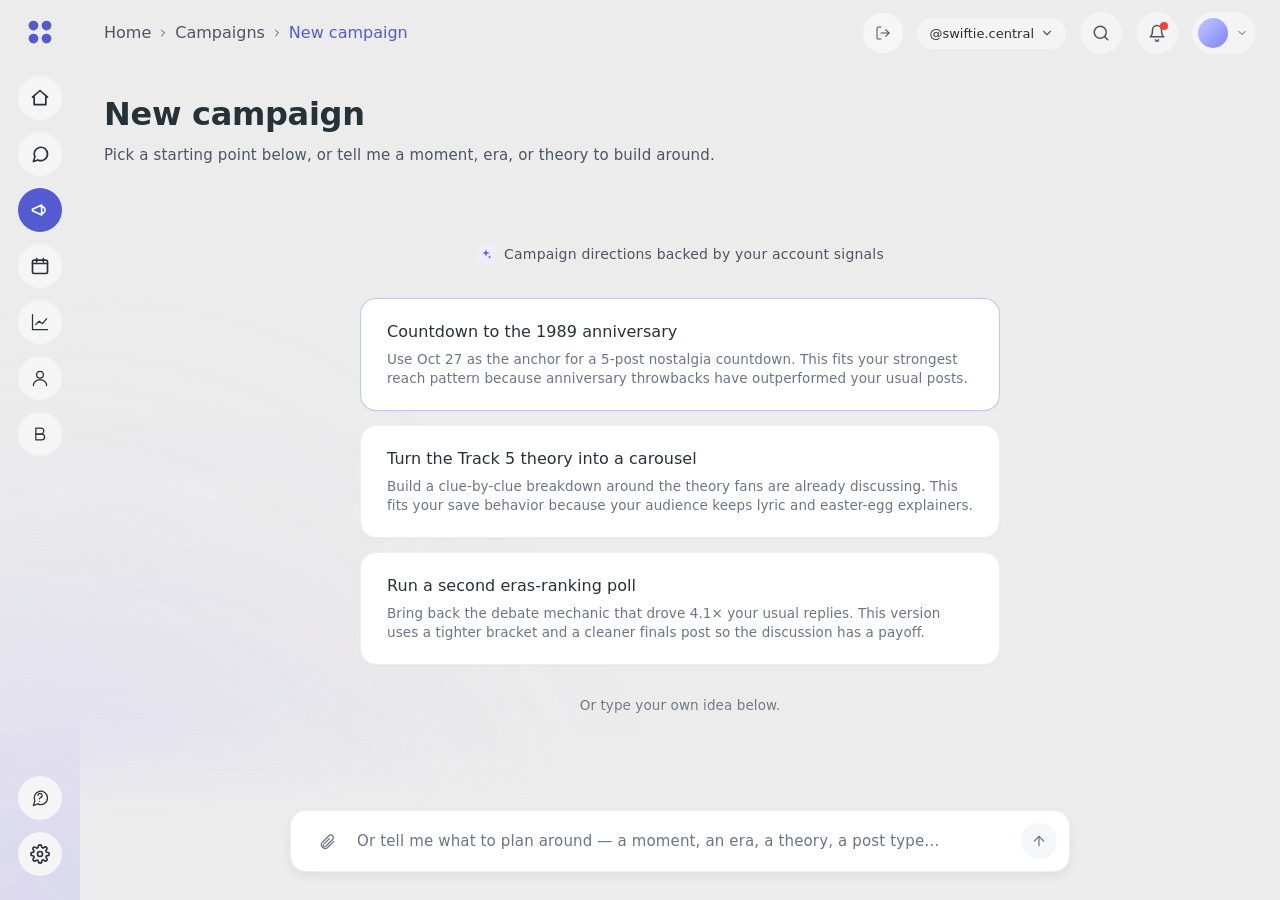
==== commit c8d7664c: "Force draft chat rail cascade" ====
--- a/designs/create-campaign.html
+++ b/designs/create-campaign.html
@@ -40,6 +40,26 @@
     opacity: 0 !important;
     visibility: hidden;
     pointer-events: none;
+  }
+  /* Creation-flow landing atmosphere. The shared Campaigns blobs were
+     pooling too much color in the bottom-left corner, so this page keeps
+     the glow lower and softer while preserving a little depth on entry. */
+  body.mode-campaigns .atmosphere__blob--violet {
+    width: 520px;
+    height: 520px;
+    left: -260px;
+    bottom: -310px;
+    background: oklch(0.84 0.08 292 / 0.48);
+    filter: blur(150px);
+  }
+  body.mode-campaigns .atmosphere__blob--indigo {
+    width: 420px;
+    height: 420px;
+    left: -70px;
+    bottom: -300px;
+    background: oklch(0.56 0.16 282 / 0.14);
+    opacity: 1;
+    filter: blur(170px);
   }
   /* Keep the conversation canvas transparent so the Campaigns dashboard
      atmosphere runs continuously behind the create flow instead of
@@ -351,11 +371,23 @@
     /* Drawer widened to fit the row-based post cards (842px card + gutter). */
     --cc-panel-w: 900px;
     --cc-chat-max: 780px;
+    --cc-split-gap: 18px;
+    --cc-draft-chat-w: clamp(360px, 30vw, 520px);
     /* Landing container now sized to the two-card grid + heading gutter. */
     --cc-landing-max: 820px;
     /* Top chrome (topbar + campaign header) that stays stuck to viewport.
        Used to compute the scrolling region below. */
     --cc-topbar-h: 66px;
+  }
+
+  body.has-side-panel {
+    /* Split layout: keep Scout as the narrower decision rail and give
+       the draft posts the larger working surface. The panel width is
+       computed from the viewport after reserving the left chat rail. */
+    --cc-draft-chat-w: clamp(360px, 30vw, 520px);
+    --cc-panel-w: calc(
+      100vw - var(--sidebar-w, 80px) - var(--cc-rail-inset) - var(--cc-draft-chat-w) - var(--cc-split-gap)
+    );
   }
 
   /* Header lives at the top-left of the main area — sticky beneath the
@@ -463,30 +495,30 @@
   /* When the side panel is open: it's flush-right, so composer/footbar
      end at exactly the panel edge. Chat column ANCHORS to the left (not
      centered) — the conversation slides into the header's column. Panel
-     sits INSIDE the layout with a 12px gutter from the chat area — no
+     sits INSIDE the layout with a shared split gutter from the chat area — no
      elevation, no shadow, no floating card feel. Mirrors the campaigns
      dashboard's inline panel pattern. */
-  body.has-side-panel .cc-composer-dock { right: calc(var(--cc-panel-w) + 12px); }
-  body.has-side-panel .footbar { right: calc(var(--cc-panel-w) + 12px); }
+  body.has-side-panel .cc-composer-dock { right: calc(var(--cc-panel-w) + var(--cc-split-gap)); }
+  body.has-side-panel .footbar { right: calc(var(--cc-panel-w) + var(--cc-split-gap)); }
 
   body.has-side-panel .cc-main {
     max-width: none;
     margin: 0;
     padding-left: var(--cc-gutter-left);
-    padding-right: calc(var(--cc-panel-w) + 24px);
+    padding-right: calc(var(--cc-panel-w) + var(--cc-split-gap));
   }
   /* Chat column also shrinks so text doesn't run underneath the panel.
      The chatlog wraps to the remaining viewport width, and the header
      mirrors the same right-padding so the title doesn't get clipped. */
   body.has-side-panel .cc-header {
-    padding-right: calc(var(--cc-panel-w) + 24px);
+    padding-right: calc(var(--cc-panel-w) + var(--cc-split-gap));
   }
   /* In drafting state the header keeps its usual left inset but doesn't
      compress the title — the drafts panel to the right handles its own
      space. Title/subtitle scale down so they sit above the card without
      dominating it. */
   body.has-drafts .cc-header {
-    padding-right: calc(var(--cc-panel-w, 900px) + 24px);
+    padding-right: calc(var(--cc-panel-w) + var(--cc-split-gap));
     padding-bottom: 12px;
   }
   body.has-drafts .cc-title { font-size: 24px; line-height: 30px; }
@@ -502,14 +534,10 @@
     margin: 0;
   }
   /* In the drafting phase specifically, the chat column matches the
-     composer's floating pill width so the two feel like one column. */
-  /* Responsive chat column — scales with viewport instead of a fixed
-     cap. Floor keeps it usable on narrow screens; ceiling keeps it
-     from sprawling on wide monitors. Below 1200px it hugs the
-     available column. */
+     responsive Scout rail so the right post panel remains dominant. */
   body.has-drafts .cc-chat,
   body.has-drafts.has-side-panel .cc-chat {
-    max-width: clamp(340px, 28vw, 560px);
+    max-width: min(100%, var(--cc-draft-chat-w));
     margin: 0;
   }
 
@@ -544,6 +572,10 @@
     z-index: auto;
     transition: none;
   }
+  body.has-drafts.has-side-panel .cc-main {
+    padding-left: var(--cc-gutter-left);
+    padding-right: calc(var(--cc-panel-w) + var(--cc-split-gap));
+  }
   /* The chatlog now scrolls INSIDE the card, not with the page. Gives
      each message a consistent 24px rhythm and 16/24 inner padding.
      Stacked class selector `.has-drafts.has-side-panel` beats the plain
@@ -560,10 +592,10 @@
     flex-direction: column;
     align-items: stretch;
     gap: 24px;
-    /* Responsive chat column — scales with viewport width. Floor
-       keeps the feed usable on narrow screens; ceiling keeps it from
-       sprawling on wide monitors. */
-    max-width: clamp(340px, 28vw, 560px);
+    /* The AI side stays intentionally narrower than the post panel.
+       Width is driven by the split variables above so the rail responds
+       with the viewport instead of drifting under the drafts panel. */
+    max-width: min(100%, var(--cc-draft-chat-w));
     margin: 0;
     width: 100%;
     box-sizing: border-box;
@@ -587,17 +619,16 @@
      radius, white surface — matches Figma spec. */
   body.has-drafts .cc-composer-dock {
     position: fixed;
-    /* Card left = sidebar + 24; add 16px inner padding = 40 total. */
-    left: calc(var(--sidebar-w, 80px) + 40px);
-    right: calc(var(--cc-panel-w, 900px) + 40px);
+    left: var(--cc-gutter-left);
+    right: auto;
     bottom: 40px; /* card bottom (24) + inner padding (16) */
-    /* Composer pill tracks the chat width responsively — always a
-       little wider than the chat feed so the two feel like one column
-       without the composer looking cramped. */
-    max-width: clamp(400px, 34vw, 660px);
+    /* End-to-end within the left rail, while staying clear of the posts panel. */
+    width: calc(100vw - var(--cc-gutter-left) - var(--cc-panel-w) - var(--cc-split-gap));
+    max-width: none;
     padding: 0;
     z-index: 15;
-    margin: 0 auto;
+    margin: 0;
+    box-sizing: border-box;
   }
   body.has-drafts .cc-composer-dock .chat-composer {
     max-width: none;
@@ -621,12 +652,14 @@
      so the card's own boundary reads as the edge of the conversation. */
   body.has-drafts .cc-scroll-mask { display: none; }
 
-  /* Messages inside the card — Figma-spec styling. User turns become
-     compact right-aligned pills; Scout turns become bordered response
-     cards so the two sides read as clearly separate. */
+  /* Messages inside the rail. Chat bubbles alternate sides and keep at
+     least 40px clear on the opposite side; generated components below
+     stretch full width. */
   body.has-drafts .cc-main .chatmsg--user {
     align-self: flex-end;
-    max-width: 560px;
+    width: fit-content;
+    max-width: calc(100% - 40px);
+    margin-left: 40px;
   }
   body.has-drafts .cc-main .chatmsg--user .chatmsg__bubble {
     background: #F4F4F4;
@@ -640,11 +673,13 @@
     box-shadow: none;
   }
   body.has-drafts .cc-main .chatmsg--post-instruction {
-    align-self: stretch;
-    max-width: 100%;
+    align-self: flex-end;
+    width: fit-content;
+    max-width: calc(100% - 40px);
+    margin-left: 40px;
   }
   body.has-drafts .cc-main .chatmsg--post-instruction .chatmsg__bubble {
-    width: 100%;
+    width: auto;
     border: 1px solid rgba(84, 91, 209, 0.16);
     background: #F7F7FF;
   }
@@ -674,10 +709,11 @@
     line-height: 20px;
     color: #263238;
   }
-  /* Scout responses in the card get a bordered surface — reads like a
-     versioned response block, not free-flowing chat. */
   body.has-drafts .cc-main .chatmsg--scout {
-    align-self: stretch;
+    align-self: flex-start;
+    width: fit-content;
+    max-width: calc(100% - 40px);
+    margin-right: 40px;
     border: 1px solid #E6E6E6;
     border-radius: 12px;
     padding: 12px;
@@ -695,6 +731,18 @@
      card — no chip treatment, just muted grey. */
   body.has-drafts .cc-main .cc-actions { margin: 0; padding: 0; }
   body.has-drafts .cc-main .cc-actions__receipt { padding: 0; }
+
+  body.has-drafts .cc-main .cc-conf,
+  body.has-drafts .cc-main .cc-playback,
+  body.has-drafts .cc-main .cc-proc-line,
+  body.has-drafts .cc-main .cc-actions {
+    align-self: stretch;
+    width: 100%;
+    max-width: none !important;
+    margin-left: 0;
+    margin-right: 0;
+    box-sizing: border-box;
+  }
 
   /* Composer input inside the card — tighten the placeholder + send
      button to the spec's proportions. */
@@ -722,18 +770,36 @@
     color: #98A2B3;
   }
 
-  /* Narrower viewports: shrink the panel so the chat column keeps at
-     least ~440px of breathing room. */
+  /* Narrower viewports: preserve the hierarchy, posts get more space
+     than Scout, but both rails compress instead of overlapping. */
   @media (max-width: 1440px) {
-    :root { --cc-panel-w: 720px; }
+    body.has-side-panel {
+      --cc-draft-chat-w: clamp(340px, 29vw, 440px);
+      --cc-panel-w: calc(100vw - var(--sidebar-w, 80px) - var(--cc-rail-inset) - var(--cc-draft-chat-w) - var(--cc-split-gap));
+    }
   }
   @media (max-width: 1200px) {
-    :root { --cc-panel-w: 560px; }
+    body.has-side-panel {
+      --cc-draft-chat-w: clamp(320px, 31vw, 380px);
+      --cc-panel-w: calc(100vw - var(--sidebar-w, 80px) - var(--cc-rail-inset) - var(--cc-draft-chat-w) - var(--cc-split-gap));
+    }
     body.has-side-panel .cc-main {
-      padding-right: calc(var(--cc-panel-w) + 16px);
+      padding-right: calc(var(--cc-panel-w) + var(--cc-split-gap));
     }
     body.has-side-panel .cc-header {
-      padding-right: calc(var(--cc-panel-w) + 16px);
+      padding-right: calc(var(--cc-panel-w) + var(--cc-split-gap));
+    }
+  }
+  @media (max-width: 900px) {
+    body.has-side-panel {
+      --cc-draft-chat-w: clamp(280px, 34vw, 320px);
+      --cc-panel-w: calc(100vw - var(--sidebar-w, 80px) - var(--cc-rail-inset) - var(--cc-draft-chat-w) - var(--cc-split-gap));
+    }
+  }
+  @media (max-width: 720px) {
+    body.has-side-panel {
+      --cc-draft-chat-w: 250px;
+      --cc-panel-w: calc(100vw - var(--sidebar-w, 80px) - var(--cc-rail-inset) - var(--cc-draft-chat-w) - var(--cc-split-gap));
     }
   }
   /* Inline drafts panel — no shadow, no rounded corners on the outer
@@ -3566,6 +3632,76 @@
     }
     .cc-playback__badge {
       justify-self: start;
+    }
+  }
+
+  /* Final draft-chat rail overrides.
+     Kept at the end of the page CSS so generic chat/component rules
+     cannot override the split-view behavior. */
+  body.has-drafts.has-side-panel {
+    --cc-split-gap: 18px;
+    --cc-draft-chat-w: clamp(360px, 30vw, 520px);
+    --cc-panel-w: calc(100vw - var(--sidebar-w, 80px) - var(--cc-rail-inset) - var(--cc-draft-chat-w) - var(--cc-split-gap));
+  }
+  body.has-drafts.has-side-panel .cc-main {
+    padding-left: var(--cc-gutter-left) !important;
+    padding-right: calc(var(--cc-panel-w) + var(--cc-split-gap)) !important;
+  }
+  body.has-drafts.has-side-panel .cc-main .cc-chat {
+    width: var(--cc-draft-chat-w) !important;
+    max-width: var(--cc-draft-chat-w) !important;
+    margin: 0 !important;
+  }
+  body.has-drafts.has-side-panel .cc-composer-dock {
+    left: var(--cc-gutter-left) !important;
+    right: auto !important;
+    width: var(--cc-draft-chat-w) !important;
+    max-width: var(--cc-draft-chat-w) !important;
+  }
+  body.has-drafts.has-side-panel .chatmsg--user,
+  body.has-drafts.has-side-panel .chatmsg--post-instruction {
+    align-self: flex-end !important;
+    width: fit-content !important;
+    max-width: calc(100% - 40px) !important;
+    margin-left: 40px !important;
+    margin-right: 0 !important;
+  }
+  body.has-drafts.has-side-panel .chatmsg--scout {
+    align-self: flex-start !important;
+    width: fit-content !important;
+    max-width: calc(100% - 40px) !important;
+    margin-left: 0 !important;
+    margin-right: 40px !important;
+  }
+  body.has-drafts.has-side-panel .cc-conf,
+  body.has-drafts.has-side-panel .cc-playback,
+  body.has-drafts.has-side-panel .cc-proc-line,
+  body.has-drafts.has-side-panel .cc-actions {
+    align-self: stretch !important;
+    width: 100% !important;
+    max-width: none !important;
+    margin-left: 0 !important;
+    margin-right: 0 !important;
+    box-sizing: border-box;
+  }
+  @media (max-width: 1440px) {
+    body.has-drafts.has-side-panel {
+      --cc-draft-chat-w: clamp(340px, 29vw, 440px);
+    }
+  }
+  @media (max-width: 1200px) {
+    body.has-drafts.has-side-panel {
+      --cc-draft-chat-w: clamp(320px, 31vw, 380px);
+    }
+  }
+  @media (max-width: 900px) {
+    body.has-drafts.has-side-panel {
+      --cc-draft-chat-w: clamp(280px, 34vw, 320px);
+    }
+  }
+  @media (max-width: 720px) {
+    body.has-drafts.has-side-panel {
+      --cc-draft-chat-w: 250px;
     }
   }
 
@@ -4042,16 +4178,26 @@
       if (statusLabel) statusLabel.textContent = entry.label;
     }
 
+    function setCampaignHeader(title, subtitle, { remember = true } = {}) {
+      if (titleEl && title != null) titleEl.textContent = title;
+      if (subEl && subtitle != null) subEl.textContent = subtitle;
+      if (remember) {
+        if (titleEl && title && title !== 'Drafting your campaign') {
+          titleEl.dataset.campaignTitle = title;
+        }
+        if (subEl && subtitle != null) {
+          subEl.dataset.campaignSubtitle = subtitle;
+        }
+      }
+    }
+
     // Header title crossfade — the surface commits to a name once the
     // shape lands. Also swaps the subtitle to a factual summary.
     async function swapHeader(title, subtitle) {
       titleEl.classList.add('is-swapping');
       subEl.classList.add('is-swapping');
       await beat(200);
-      titleEl.textContent = title;
-      if (subtitle != null) subEl.textContent = subtitle;
-      if (title && title !== 'Drafting your campaign') titleEl.dataset.campaignTitle = title;
-      if (subtitle != null) subEl.dataset.campaignSubtitle = subtitle;
+      setCampaignHeader(title, subtitle);
       await beat(20);
       titleEl.classList.remove('is-swapping');
       subEl.classList.remove('is-swapping');
@@ -5162,8 +5308,7 @@
       // heading in the top-left so the whole page moves into the
       // "drafting" state together. The subtitle carries the progress cue.
       if (!preserveHeader) {
-        if (titleEl) titleEl.textContent = 'Drafting your campaign';
-        if (subEl)   subEl.textContent   = 'Pulling voice and shaping the posts…';
+        setCampaignHeader('Drafting your campaign', 'Pulling voice and shaping the posts…', { remember: false });
       }
       const countEl = document.getElementById('cc-panel-count');
       if (countEl) countEl.textContent = 'Drafting…';
@@ -6079,9 +6224,14 @@
     function fillDrafts() {
       initPostState();
       renderPostCards();
-    }
-
-    // Side-panel close (unchanged).
+      composerResolver = null;
+      input.placeholder = 'Tell Scout what to adjust across this campaign...';
+      setComposerEnabled(true);
+    }
+
+    // Side-panel close. Escape is intentionally not wired here: the
+    // drafts panel is the primary workspace, so accidental Esc presses
+    // should only dismiss transient overlays, not collapse the panel.
     function closePanel() {
       panel.classList.remove('is-open');
       panel.setAttribute('aria-hidden', 'true');
@@ -6089,9 +6239,6 @@
     }
     document.addEventListener('click', (e) => {
       if (e.target.closest('[data-cc-close]')) closePanel();
-    });
-    document.addEventListener('keydown', (e) => {
-      if (e.key === 'Escape' && panel.classList.contains('is-open')) closePanel();
     });
 
     // -----------------------------------------------------------------
@@ -6103,10 +6250,28 @@
      // silent flag tells the submit handler NOT to append a user bubble
      // (useful when the caller wants to render its own designed pill).
     let composerResolver = null;
+    async function handleDraftComposerRequest(text) {
+      setComposerEnabled(false);
+      await appendScoutMsg(
+        'Got it. I\'ll use that as a campaign-level instruction. For a specific post, use the Scout button on that post so I can target the edit precisely.',
+        { thinkFor: 220, beatAfter: 220 }
+      );
+      input.placeholder = 'Tell Scout what to adjust across this campaign...';
+      setComposerEnabled(true);
+    }
+
     composer.addEventListener('submit', (e) => {
       e.preventDefault();
       const text = (input.value || '').trim();
-      if (!text || !composerResolver) return;
+      if (!text) return;
+      if (!composerResolver) {
+        if (!document.body.classList.contains('has-drafts')) return;
+        input.value = '';
+        syncSend();
+        appendUserMsg(text);
+        handleDraftComposerRequest(text);
+        return;
+      }
       input.value = '';
       syncSend();
       const spec = (typeof composerResolver === 'function')
@@ -6763,8 +6928,7 @@
       if (skip === 'drafts') {
         leaveLanding();
         const shape = SHAPES.reactive;
-        titleEl.textContent = shape.title;
-        subEl.textContent = shape.subtitleFactual;
+        setCampaignHeader(shape.title, shape.subtitleFactual);
         showShapeSummary({ kind: shape.kind, title: shape.title, meta: shape.summary });
         setStatus('drafting');
         openPanelLoading();
@@ -6799,8 +6963,7 @@
           landingEl.classList.remove('is-leaving');
         }
         const briefShape = SHAPES[(shapeParam && SHAPES[shapeParam]) ? shapeParam : 'holiday'];
-        titleEl.textContent = campaignTitle || briefShape.title;
-        subEl.textContent = briefShape.subtitleFactual;
+        setCampaignHeader(campaignTitle || briefShape.title, briefShape.subtitleFactual);
         showShapeSummary({ kind: briefShape.kind, title: campaignTitle || briefShape.title, meta: briefShape.summary });
         setStatus('drafting');
         openPanelLoading({ preserveHeader: true });
@@ -6811,8 +6974,7 @@
         // "Drafting…" / hardcoded 1989 copy. Re-apply the campaign
         // identity so the detail view carries the clicked campaign's
         // title, not the default template.
-        if (campaignTitle) titleEl.textContent = campaignTitle;
-        subEl.textContent = briefShape.subtitleFactual;
+        setCampaignHeader(campaignTitle || briefShape.title, briefShape.subtitleFactual);
         fireToast({ title: 'Drafts ready', desc: 'Four posts on the right. Tap any card to refine.', duration: 4200 });
         return;
       } else if (seed) {
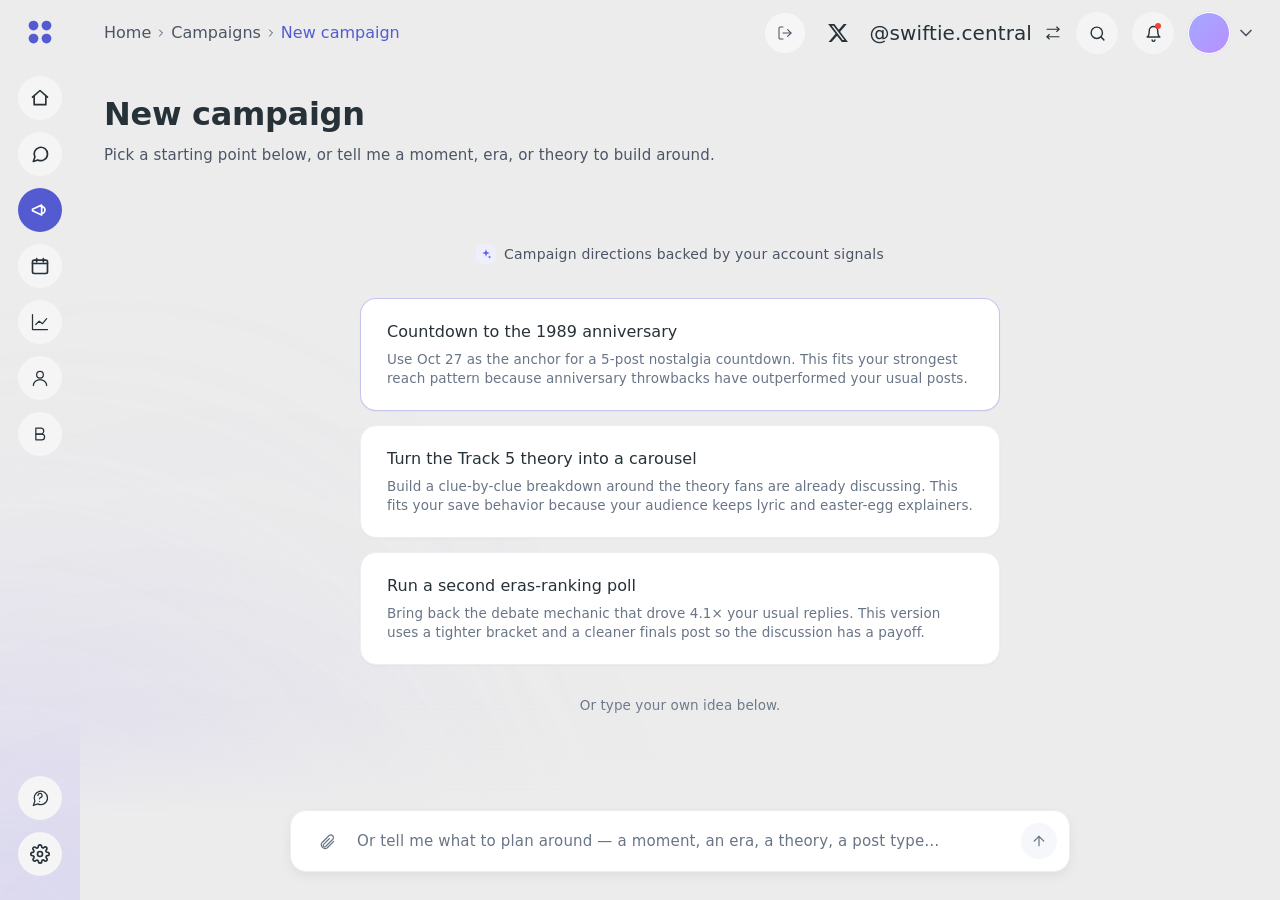
==== commit ed755f8b: "Refine draft chat rail layout" ====
--- a/designs/create-campaign.html
+++ b/designs/create-campaign.html
@@ -25,6 +25,112 @@
     top: 0;
     z-index: 22;
     background: var(--camp-surface-canvas, #ECECEC);
+  }
+  .topbar__breadcrumb {
+    font-size: 16px;
+    font-weight: 500;
+    gap: 4px;
+    color: #4B5565;
+  }
+  .topbar__breadcrumb b {
+    color: #545BD1;
+    font-weight: 500;
+  }
+  .topbar-acct {
+    display: inline-flex;
+    align-items: center;
+    gap: 12px;
+    height: 28px;
+    padding: 0;
+    background: transparent;
+    border: none;
+    cursor: pointer;
+    color: #263238;
+  }
+  .topbar-acct__logo {
+    width: 38px;
+    height: 24px;
+    display: inline-grid;
+    place-items: center;
+    color: #263238;
+  }
+  .topbar-acct__logo svg {
+    width: 22px;
+    height: 22px;
+  }
+  .topbar-acct__name {
+    font-family: var(--font-sans);
+    font-size: 20px;
+    font-weight: 500;
+    letter-spacing: 0.1px;
+    color: #263238;
+    line-height: 28px;
+  }
+  .topbar-acct__swap {
+    width: 18px;
+    height: 18px;
+    display: inline-grid;
+    place-items: center;
+    color: #263238;
+    transform: rotate(-90deg);
+  }
+  .topbar-acct__swap svg {
+    width: 18px;
+    height: 18px;
+  }
+  .topbar-icon-btn {
+    width: 42px;
+    height: 42px;
+    border-radius: 24px;
+    background: rgba(255, 255, 255, 0.4);
+    border: none;
+    color: #263238;
+    cursor: pointer;
+    display: inline-grid;
+    place-items: center;
+    position: relative;
+    padding: 0;
+    transition: background var(--duration-fast, 160ms) var(--ease-standard, ease);
+  }
+  .topbar-icon-btn:hover {
+    background: rgba(255, 255, 255, 0.7);
+  }
+  .topbar-icon-btn svg {
+    width: 17px;
+    height: 17px;
+  }
+  .topbar-icon-btn__dot {
+    position: absolute;
+    top: 11px;
+    right: 13px;
+    width: 6px;
+    height: 6px;
+    border-radius: 50%;
+    background: #F44336;
+  }
+  .topbar-user {
+    display: inline-flex;
+    align-items: center;
+    gap: 6px;
+    height: 42px;
+    padding: 0;
+    border: none;
+    background: transparent;
+    cursor: pointer;
+    color: #4B5565;
+  }
+  .topbar-user__avatar {
+    width: 42px;
+    height: 42px;
+    border-radius: 24px;
+    background: linear-gradient(135deg, #A3A9FF 0%, #B98FFF 100%);
+    border: 1.5px solid #FFFFFF;
+    box-shadow: 0 0 0 1px rgba(17, 17, 20, 0.04);
+  }
+  .topbar-user__chev {
+    width: 20px;
+    height: 20px;
+    color: #4B5565;
   }
   /* Hide the ambient blob outright once the user leaves the landing.
      The gradient competes with chat legibility, dock cards, and post
@@ -373,6 +479,9 @@
     --cc-chat-max: 780px;
     --cc-split-gap: 18px;
     --cc-draft-chat-w: clamp(360px, 30vw, 520px);
+    --cc-draft-rail-top: 176px;
+    --cc-draft-rail-bottom: 20px;
+    --cc-draft-rail-pad: 14px;
     /* Landing container now sized to the two-card grid + heading gutter. */
     --cc-landing-max: 820px;
     /* Top chrome (topbar + campaign header) that stays stuck to viewport.
@@ -548,57 +657,47 @@
      internal scroll, composer integrated at the bottom edge.
      ================================================================== */
   body.has-drafts .cc-main {
-    /* The chat now flows in the natural document column instead of
-       becoming a bounded card. This matches the pre-draft experience —
-       transparent surface, no border, no rounded frame, no backdrop
-       blur — so the drafts panel is the only visible container in the
-       drafting state. Chat sits centered in the remaining left column. */
-    position: relative;
-    left: auto;
-    right: auto;
-    top: auto;
-    bottom: auto;
-    max-width: none;
+    position: fixed;
+    left: var(--cc-gutter-left);
+    top: var(--cc-draft-rail-top);
+    bottom: var(--cc-draft-rail-bottom);
+    width: var(--cc-draft-chat-w);
+    max-width: var(--cc-draft-chat-w);
     margin: 0;
-    padding: 8px var(--cc-rail-inset) 140px var(--cc-rail-inset);
-    background: transparent;
-    backdrop-filter: none;
-    -webkit-backdrop-filter: none;
-    border: 0;
-    border-radius: 0;
-    display: block;
-    gap: 0;
-    overflow: visible;
-    z-index: auto;
-    transition: none;
+    padding: 0;
+    background: rgba(255, 255, 255, 0.74);
+    border: 1px solid rgba(255, 255, 255, 0.72);
+    border-radius: 18px;
+    box-shadow: 0 12px 28px rgba(15, 23, 42, 0.08),
+                0 1px 2px rgba(15, 23, 42, 0.04);
+    backdrop-filter: blur(8px) saturate(1.04);
+    -webkit-backdrop-filter: blur(8px) saturate(1.04);
+    display: flex;
+    overflow: hidden;
+    z-index: 18;
+    transition: width 260ms var(--ease-standard);
   }
   body.has-drafts.has-side-panel .cc-main {
-    padding-left: var(--cc-gutter-left);
-    padding-right: calc(var(--cc-panel-w) + var(--cc-split-gap));
-  }
-  /* The chatlog now scrolls INSIDE the card, not with the page. Gives
-     each message a consistent 24px rhythm and 16/24 inner padding.
-     Stacked class selector `.has-drafts.has-side-panel` beats the plain
-     `.has-side-panel` rule further down in the sheet (both classes are
-     always present together in drafting state). */
+    padding: 0;
+  }
+  /* The chatlog scrolls inside the rail, so older planning cards never sit
+     underneath the post workspace. */
   body.has-drafts.has-side-panel .cc-main .cc-chat,
   body.has-drafts .cc-main .cc-chat {
     flex: 1 1 auto;
     align-self: stretch;
     min-height: 0;
     overflow-y: auto;
-    padding: 16px 24px 24px 24px;
+    padding: 18px 18px 92px 18px;
     display: flex;
     flex-direction: column;
     align-items: stretch;
-    gap: 24px;
-    /* The AI side stays intentionally narrower than the post panel.
-       Width is driven by the split variables above so the rail responds
-       with the viewport instead of drifting under the drafts panel. */
-    max-width: min(100%, var(--cc-draft-chat-w));
+    gap: 18px;
+    max-width: none;
     margin: 0;
     width: 100%;
     box-sizing: border-box;
+    overscroll-behavior: contain;
   }
   /* Custom scroll rail on the right — 4px, muted, rounded. Firefox uses
      `scrollbar-width: thin` as a graceful fallback; Chromium/WebKit gets
@@ -613,20 +712,17 @@
     background: #D8D8D8;
     border-radius: 8px;
   }
-  /* Composer floats fixed, positioned to visually sit INSIDE the card's
-     bottom edge. Its horizontal bounds match the card's inner padding,
-     its vertical position hugs the card's bottom. 50px height, 16px
-     radius, white surface — matches Figma spec. */
+  /* Composer floats visually inside the rail. Its bounds follow the rail
+     padding so it reads as part of the panel, not as a detached page pill. */
   body.has-drafts .cc-composer-dock {
     position: fixed;
-    left: var(--cc-gutter-left);
+    left: calc(var(--cc-gutter-left) + var(--cc-draft-rail-pad));
     right: auto;
-    bottom: 40px; /* card bottom (24) + inner padding (16) */
-    /* End-to-end within the left rail, while staying clear of the posts panel. */
-    width: calc(100vw - var(--cc-gutter-left) - var(--cc-panel-w) - var(--cc-split-gap));
+    bottom: calc(var(--cc-draft-rail-bottom) + var(--cc-draft-rail-pad));
+    width: calc(var(--cc-draft-chat-w) - (var(--cc-draft-rail-pad) * 2));
     max-width: none;
     padding: 0;
-    z-index: 15;
+    z-index: 24;
     margin: 0;
     box-sizing: border-box;
   }
@@ -644,9 +740,9 @@
     align-items: center;
     gap: 8px;
   }
-  /* Give the chat log enough bottom padding so the last message doesn't
-     tuck under the composer overlay. 50 (composer) + 16 (breathing) = 66. */
-  body.has-drafts .cc-main .cc-chat { padding-bottom: 82px; }
+  /* Give the chat log enough bottom padding so the last message clears the
+     internal composer overlay. */
+  body.has-drafts .cc-main .cc-chat { padding-bottom: 96px; }
   /* Bottom mask + qdock scrim don't apply inside the card — they were
      designed for the page-scroll world. Turn them off in drafting state
      so the card's own boundary reads as the edge of the conversation. */
@@ -795,11 +891,20 @@
       --cc-draft-chat-w: clamp(280px, 34vw, 320px);
       --cc-panel-w: calc(100vw - var(--sidebar-w, 80px) - var(--cc-rail-inset) - var(--cc-draft-chat-w) - var(--cc-split-gap));
     }
+    body.has-drafts {
+      --cc-draft-rail-top: 156px;
+    }
   }
   @media (max-width: 720px) {
     body.has-side-panel {
-      --cc-draft-chat-w: 250px;
-      --cc-panel-w: calc(100vw - var(--sidebar-w, 80px) - var(--cc-rail-inset) - var(--cc-draft-chat-w) - var(--cc-split-gap));
+      --cc-draft-chat-w: calc(100vw - var(--sidebar-w, 80px) - (var(--cc-rail-inset) * 2));
+      --cc-panel-w: 0px;
+    }
+    body.has-drafts .side-panel {
+      display: none;
+    }
+    body.has-drafts .cc-header {
+      padding-right: var(--cc-rail-inset);
     }
   }
   /* Inline drafts panel — no shadow, no rounded corners on the outer
@@ -819,6 +924,7 @@
     box-shadow: none !important;
     background: var(--camp-surface-canvas, #ECECEC) !important;
   }
+  .side-panel[hidden] { display: none !important; }
   .side-panel__body { overflow-y: auto; padding: 16px 20px 40px !important; }
   .side-panel__header--toolbar {
     padding: 14px 20px !important;
@@ -868,7 +974,9 @@
      without leaving the flow. Only the bottom position shifts up so it
      doesn't overlap the drafts panel footer.
      (The old rule that hid this dock has been retired.) */
-  body.has-drafts .cc-composer-dock { bottom: 20px; }
+  body.has-drafts .cc-composer-dock {
+    bottom: calc(var(--cc-draft-rail-bottom) + var(--cc-draft-rail-pad));
+  }
 
   /* Hide the empty user-avatar circle — per design-language §8 the user side
      is right-aligned, no avatar. Scoped locally so other flows using
@@ -3644,19 +3752,23 @@
     --cc-panel-w: calc(100vw - var(--sidebar-w, 80px) - var(--cc-rail-inset) - var(--cc-draft-chat-w) - var(--cc-split-gap));
   }
   body.has-drafts.has-side-panel .cc-main {
-    padding-left: var(--cc-gutter-left) !important;
-    padding-right: calc(var(--cc-panel-w) + var(--cc-split-gap)) !important;
-  }
-  body.has-drafts.has-side-panel .cc-main .cc-chat {
+    left: var(--cc-gutter-left) !important;
+    top: var(--cc-draft-rail-top) !important;
+    bottom: var(--cc-draft-rail-bottom) !important;
     width: var(--cc-draft-chat-w) !important;
     max-width: var(--cc-draft-chat-w) !important;
+    padding: 0 !important;
+  }
+  body.has-drafts.has-side-panel .cc-main .cc-chat {
+    width: 100% !important;
+    max-width: none !important;
     margin: 0 !important;
   }
   body.has-drafts.has-side-panel .cc-composer-dock {
-    left: var(--cc-gutter-left) !important;
+    left: calc(var(--cc-gutter-left) + var(--cc-draft-rail-pad)) !important;
     right: auto !important;
-    width: var(--cc-draft-chat-w) !important;
-    max-width: var(--cc-draft-chat-w) !important;
+    width: calc(var(--cc-draft-chat-w) - (var(--cc-draft-rail-pad) * 2)) !important;
+    max-width: calc(var(--cc-draft-chat-w) - (var(--cc-draft-rail-pad) * 2)) !important;
   }
   body.has-drafts.has-side-panel .chatmsg--user,
   body.has-drafts.has-side-panel .chatmsg--post-instruction {
@@ -3701,7 +3813,8 @@
   }
   @media (max-width: 720px) {
     body.has-drafts.has-side-panel {
-      --cc-draft-chat-w: 250px;
+      --cc-draft-chat-w: calc(100vw - var(--sidebar-w, 80px) - (var(--cc-rail-inset) * 2));
+      --cc-panel-w: 0px;
     }
   }
 
@@ -3723,6 +3836,8 @@
     <symbol id="i-bell" viewBox="0 0 24 24" fill="none" stroke="currentColor" stroke-width="2" stroke-linecap="round" stroke-linejoin="round"><path d="M6 8a6 6 0 1 1 12 0c0 7 3 9 3 9H3s3-2 3-9"/><path d="M10 21a2 2 0 0 0 4 0"/></symbol>
     <symbol id="i-chevron-down" viewBox="0 0 24 24" fill="none" stroke="currentColor" stroke-width="2" stroke-linecap="round" stroke-linejoin="round"><polyline points="6 9 12 15 18 9"/></symbol>
     <symbol id="i-chevron-right" viewBox="0 0 24 24" fill="none" stroke="currentColor" stroke-width="2" stroke-linecap="round" stroke-linejoin="round"><polyline points="9 6 15 12 9 18"/></symbol>
+    <symbol id="i-swap" viewBox="0 0 24 24" fill="none" stroke="currentColor" stroke-width="1.5" stroke-linecap="round" stroke-linejoin="round"><polyline points="7 4 7 20"/><polyline points="4 7 7 4 10 7"/><polyline points="17 20 17 4"/><polyline points="14 17 17 20 20 17"/></symbol>
+    <symbol id="i-x-mark-solid" viewBox="0 0 24 24" fill="currentColor"><path d="M18.244 2.25h3.308l-7.227 8.26 8.502 11.24H16.17l-5.214-6.817L4.99 21.75H1.68l7.73-8.835L1.254 2.25H8.08l4.713 6.231 5.45-6.231zm-1.161 17.52h1.833L7.084 4.126H5.117L17.083 19.77z"/></symbol>
     <symbol id="i-arrow-right" viewBox="0 0 24 24" fill="none" stroke="currentColor" stroke-width="2" stroke-linecap="round" stroke-linejoin="round"><line x1="5" y1="12" x2="19" y2="12"/><polyline points="12 5 19 12 12 19"/></symbol>
     <symbol id="i-plus" viewBox="0 0 24 24" fill="none" stroke="currentColor" stroke-width="2" stroke-linecap="round" stroke-linejoin="round"><line x1="12" y1="5" x2="12" y2="19"/><line x1="5" y1="12" x2="19" y2="12"/></symbol>
     <symbol id="i-kebab" viewBox="0 0 24 24" fill="currentColor"><circle cx="12" cy="5" r="1.6"/><circle cx="12" cy="12" r="1.6"/><circle cx="12" cy="19" r="1.6"/></symbol>
@@ -3803,19 +3918,20 @@
         <button class="cc-exit cc-exit--icon" id="cc-exit" type="button" aria-label="Save and exit" title="Save and exit">
           <svg viewBox="0 0 24 24" fill="none" stroke="currentColor" stroke-width="1.6" stroke-linecap="round" stroke-linejoin="round"><path d="M9 21H5a2 2 0 0 1-2-2V5a2 2 0 0 1 2-2h4"/><polyline points="16 17 21 12 16 7"/><line x1="21" y1="12" x2="9" y2="12"/></svg>
         </button>
-        <button class="topbar__acct-switch">
-          @swiftie.central
-          <svg><use href="#i-chevron-down"/></svg>
+        <button class="topbar-acct" aria-label="Switch account">
+          <span class="topbar-acct__logo"><svg><use href="#i-x-mark-solid"/></svg></span>
+          <span class="topbar-acct__name">@swiftie.central</span>
+          <span class="topbar-acct__swap"><svg><use href="#i-swap"/></svg></span>
         </button>
-        <button class="topbar__icon-btn" aria-label="Search"><svg><use href="#i-search"/></svg></button>
-        <button class="topbar__icon-btn" aria-label="Notifications">
+        <button class="topbar-icon-btn topbar-search" aria-label="Search"><svg><use href="#i-search"/></svg></button>
+        <button class="topbar-icon-btn bell" aria-label="Notifications">
           <svg><use href="#i-bell"/></svg>
-          <span class="topbar__dot"></span>
+          <span class="topbar-icon-btn__dot" aria-hidden="true"></span>
         </button>
-        <div class="topbar__avatar">
-          <div class="topbar__avatar-img"></div>
-          <svg width="12" height="12" style="color:#4B5565"><use href="#i-chevron-down"/></svg>
-        </div>
+        <button class="topbar-user" aria-label="Account">
+          <span class="topbar-user__avatar"></span>
+          <svg class="topbar-user__chev"><use href="#i-chevron-down"/></svg>
+        </button>
       </div>
     </header>
 
@@ -3943,7 +4059,7 @@
      minimal — the campaign heading in the top-left of the page carries
      the identity, so the panel only holds the toolbar (schedule + revise
      + close). This mirrors the campaigns dashboard right-panel pattern. -->
-<aside class="side-panel" id="cc-panel" aria-hidden="true" role="dialog" aria-labelledby="cc-title">
+<aside class="side-panel" id="cc-panel" hidden aria-hidden="true" role="dialog" aria-labelledby="cc-title">
   <div class="side-panel__header side-panel__header--toolbar">
     <span class="side-panel__count" id="cc-panel-count">Four drafts ready</span>
     <div class="side-panel__toolbar">
@@ -4538,7 +4654,13 @@
       // fixed composer so a fresh Scout message never renders behind it.
       // `scroll-padding-bottom` on <html> handles this for scrollIntoView.
       const last = chatlog.lastElementChild;
-      if (last) last.scrollIntoView({ behavior: 'smooth', block: 'end' });
+      if (!last) return;
+      const rail = document.querySelector('.cc-chat');
+      if (document.body.classList.contains('has-drafts') && rail) {
+        rail.scrollTo({ top: rail.scrollHeight, behavior: 'smooth' });
+        return;
+      }
+      last.scrollIntoView({ behavior: 'smooth', block: 'end' });
     }
 
     // Composer disabled/enabled state (Scout is speaking → disabled).
@@ -5314,6 +5436,7 @@
       if (countEl) countEl.textContent = 'Drafting…';
       document.body.classList.add('has-drafts');
       document.body.classList.add('has-side-panel');
+      panel.hidden = false;
       panel.classList.add('is-open');
       panel.classList.add('side-panel--loading');
       panel.setAttribute('aria-hidden', 'false');
@@ -6235,6 +6358,7 @@
     function closePanel() {
       panel.classList.remove('is-open');
       panel.setAttribute('aria-hidden', 'true');
+      panel.hidden = true;
       document.body.classList.remove('has-side-panel');
     }
     document.addEventListener('click', (e) => {
